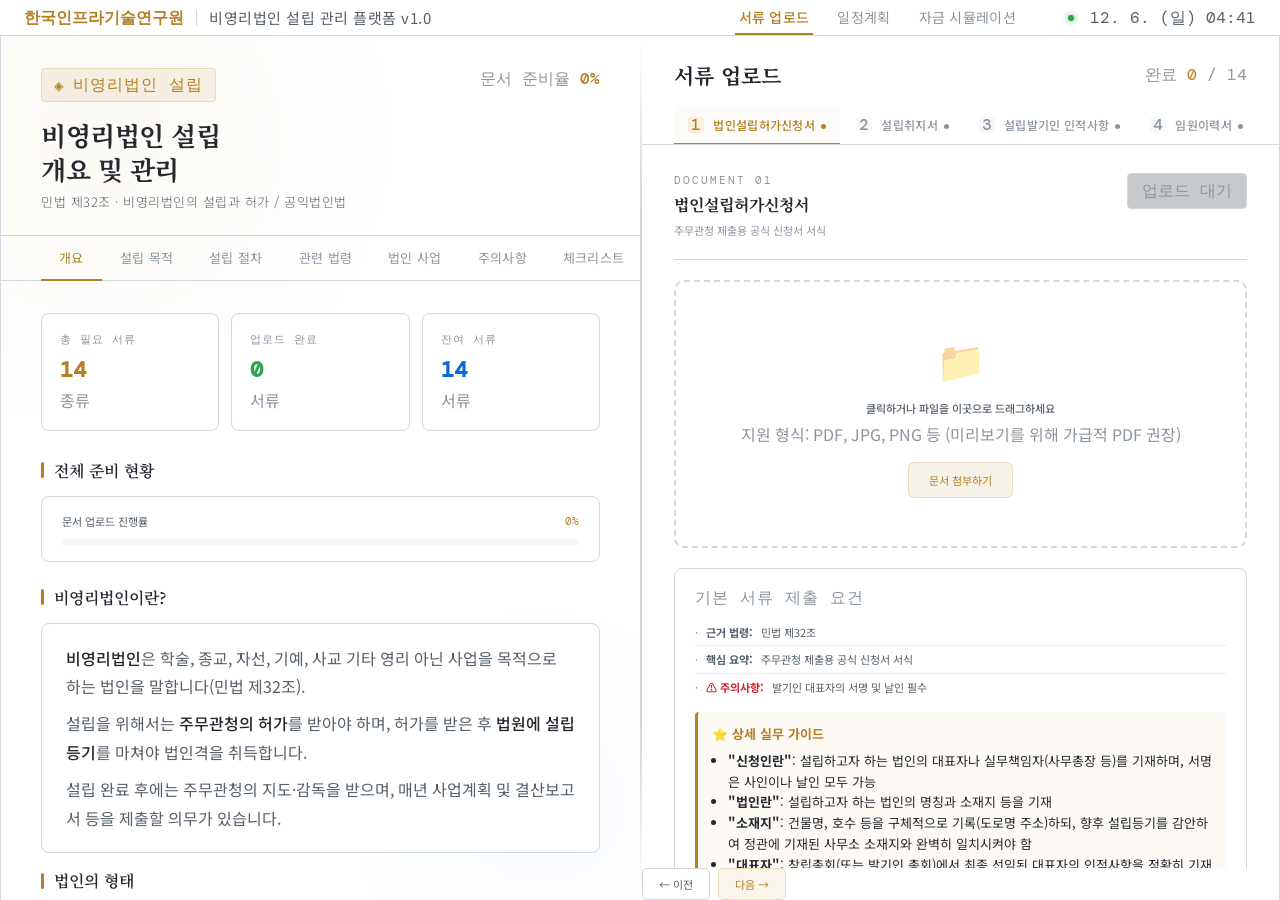
==== index.html @ 358bbdd8 "Add files via upload" ====
<!DOCTYPE html>
<html lang="ko">

<head>
  <meta charset="UTF-8">
  <meta name="viewport" content="width=device-width, initial-scale=1.0">
  <title>비영리법인 설립 관리 시스템</title>
  <link
    href="https://fonts.googleapis.com/css2?family=Noto+Serif+KR:wght@300;400;600;700&family=Noto+Sans+KR:wght@300;400;500;700&family=DM+Mono:wght@400;500&display=swap"
    rel="stylesheet">
  <style>
    :root {
      --bg-primary: #ffffff;
      --bg-secondary: #f6f8fa;
      --bg-card: #ffffff;
      --bg-card-hover: #f3f4f6;
      --accent-gold: #b38024;
      --accent-gold-light: #d4a853;
      --accent-green: #2da44e;
      --accent-blue: #0969da;
      --accent-red: #cf222e;
      --text-primary: #24292f;
      --text-secondary: #57606a;
      --text-muted: #8c959f;
      --border-primary: #d0d7de;
      --border-accent: #b38024;
      --divider: #eaecef;
      --shadow: 0 8px 32px rgba(0, 0, 0, 0.06);
      --shadow-lg: 0 16px 64px rgba(0, 0, 0, 0.1);
      --left-width: 50%;
      --right-width: 50%;
      --monitor-gap: 0px;
    }

    * {
      margin: 0;
      padding: 0;
      box-sizing: border-box;
    }

    body {
      font-family: 'Noto Sans KR', sans-serif;
      background: #f6f8fa;
      color: var(--text-primary);
      display: flex;
      flex-direction: column;
      min-height: 100vh;
      overflow: hidden;
    }

    /* ── 상단 시스템 바 ── */
    .system-bar {
      width: 100%;
      background: #ffffff;
      border-bottom: 1px solid var(--border-primary);
      display: flex;
      align-items: center;
      justify-content: space-between;
      padding: 0 24px;
      height: 36px;
      position: fixed;
      top: 0;
      left: 0;
      z-index: 100;
    }

    .system-bar-left {
      display: flex;
      align-items: center;
      gap: 12px;
      height: 100%;
    }

    .system-logo {
      font-family: 'DM Mono', monospace;
      font-size: 16px;
      color: var(--accent-gold);
      letter-spacing: 0px;
      text-transform: uppercase;
    }

    .system-sep {
      width: 1px;
      height: 16px;
      background: var(--border-primary);
    }

    .system-title {
      font-size: 15px;
      color: var(--text-secondary);
      letter-spacing: 0.5px;
      display: flex;
      align-items: center;
    }

    .system-bar-right {
      display: flex;
      align-items: center;
      gap: 16px;
      height: 100%;
    }

    .sys-time {
      font-family: 'DM Mono', monospace;
      font-size: 16px;
      color: var(--text-secondary);
    }

    .status-dot {
      width: 6px;
      height: 6px;
      border-radius: 50%;
      background: var(--accent-green);
      box-shadow: 0 0 6px var(--accent-green);
      animation: pulse 2s infinite;
    }

    @keyframes pulse {

      0%,
      100% {
        opacity: 1;
        transform: scale(1);
      }

      50% {
        opacity: 0.3;
        transform: scale(0.8);
      }
    }

    /* 시스템 바 탭 */
    .system-tabs {
      display: flex;
      gap: 20px;
      margin-right: 32px;
      height: 100%;
    }

    .system-tab {
      font-size: 14px;
      color: var(--text-muted);
      cursor: pointer;
      padding: 0 4px;
      transition: all 0.2s;
      border-bottom: 2px solid transparent;
      white-space: nowrap;
      letter-spacing: 0.3px;
      display: flex;
      align-items: center;
      height: 100%;
    }

    .system-tab:hover {
      color: var(--text-secondary);
    }

    .system-tab.active {
      color: var(--accent-gold);
      border-bottom-color: var(--accent-gold);
      font-weight: 500;
    }

    /* 모니터 패널 제어 */
    .monitor-panel {
      display: none;
      flex-direction: column;
      height: 100%;
      width: 100%;
      overflow: hidden;
    }

    .monitor-panel.active {
      display: flex;
      animation: fadeIn 0.4s ease;
    }

    /* 신규 패널용 Placeholder 스타일 */
    .placeholder-content {
      flex: 1;
      display: flex;
      flex-direction: column;
      align-items: center;
      justify-content: center;
      padding: 40px;
      color: var(--text-muted);
      text-align: center;
      background: radial-gradient(circle at 50% 50%, rgba(212, 168, 83, 0.02) 0%, transparent 70%);
    }

    .placeholder-icon {
      font-size: 64px;
      margin-bottom: 24px;
      opacity: 0.2;
    }

    .placeholder-title {
      font-family: 'Noto Serif KR', serif;
      font-size: 28px;
      color: var(--text-secondary);
      margin-bottom: 16px;
    }

    .placeholder-desc {
      font-size: 13px;
      line-height: 1.6;
      max-width: 400px;
    }

    /* 일정계획 간트 차트 스타일 */
    .schedule-container {
      padding: 32px;
      height: 100%;
      overflow-y: auto;
    }

    .schedule-header {
      display: flex;
      justify-content: space-between;
      align-items: flex-start;
      margin-bottom: 32px;
      padding-bottom: 16px;
      border-bottom: 2px solid var(--accent-gold);
    }

    .schedule-main-title {
      font-family: 'Noto Serif KR', serif;
      font-size: 21px;
      font-weight: 700;
      color: var(--text-primary);
      margin-bottom: 0;
      padding-bottom: 0;
      border-bottom: none;
      display: inline-block;
    }

    /* 시나리오 전환 탭 */
    .plan-tabs {
      display: flex;
      background: #f1f5f9;
      padding: 4px;
      border-radius: 8px;
      gap: 4px;
    }

    .plan-tab {
      padding: 6px 16px;
      font-size: 13px;
      font-weight: 500;
      color: var(--text-secondary);
      cursor: pointer;
      border-radius: 6px;
      transition: all 0.2s;
      border: none;
      background: transparent;
    }

    .plan-tab:hover {
      color: var(--text-primary);
      background: rgba(255, 255, 255, 0.5);
    }

    .plan-tab.active {
      background: white;
      color: var(--accent-gold);
      box-shadow: 0 2px 4px rgba(0, 0, 0, 0.05);
    }

    /* 플랜 컨텐츠 제어 */
    .schedule-plan-content {
      display: none;
      animation: fadeIn 0.4s ease;
    }

    .schedule-plan-content.active {
      display: block;
    }

    .gantt-card {
      background: white;
      border: 1px solid var(--border-primary);
      border-radius: 12px;
      padding: 24px;
      box-shadow: var(--shadow);
    }

    .gantt-title {
      font-family: 'Noto Serif KR', serif;
      font-size: 21px;
      font-weight: 700;
      color: var(--text-primary);
      margin-bottom: 24px;
      display: flex;
      align-items: center;
      gap: 10px;
    }

    .gantt-table {
      display: grid;
      grid-template-columns: 160px 1fr;
      border: 1px solid var(--border-primary);
      border-radius: 8px;
      overflow: hidden;
    }

    .gantt-header-label {
      background: #f8fafc;
      border-right: 1px solid var(--border-primary);
      border-bottom: 1px solid var(--border-primary);
      padding: 12px;
      font-size: 13px;
      font-weight: 600;
      color: var(--text-secondary);
      text-align: center;
    }

    .gantt-header-timeline {
      background: #1e293b;
      display: flex;
      justify-content: space-around;
      padding: 12px 0;
      color: white;
      font-size: 13px;
      font-weight: 500;
    }

    .gantt-row {
      display: contents;
    }

    .gantt-row-label {
      padding: 20px 15px;
      border-right: 1px solid var(--border-primary);
      border-bottom: 1px solid var(--border-primary);
      background: #ffffff;
      font-size: 14px;
      font-weight: 500;
      display: flex;
      align-items: center;
      color: var(--text-primary);
    }

    .gantt-row-timeline {
      position: relative;
      background: #ffffff;
      border-bottom: 1px solid var(--border-primary);
      height: 60px;
      background-image: linear-gradient(to right, #f1f5f9 1px, transparent 1px);
      background-size: 20% 100%;
    }

    .gantt-bar {
      position: absolute;
      height: 28px;
      top: 16px;
      border-radius: 14px;
      color: white;
      font-size: 11px;
      display: flex;
      align-items: center;
      justify-content: center;
      font-weight: 600;
      box-shadow: 0 2px 4px rgba(0, 0, 0, 0.1);
      transition: transform 0.2s;
      cursor: default;
    }

    .gantt-bar:hover {
      transform: scale(1.02);
      filter: brightness(1.1);
    }

    .gantt-bar.blue {
      background: #0969da;
    }

    .gantt-bar.gold {
      background: #b38024;
    }

    .gantt-bar.green {
      background: #2da44e;
    }

    .gantt-marker-line {
      position: absolute;
      left: 50%;
      top: 0;
      bottom: 0;
      width: 2px;
      background: var(--accent-red);
      z-index: 5;
      opacity: 0.6;
    }

    .gantt-marker-label {
      position: absolute;
      left: 50%;
      top: -18px;
      transform: translateX(-50%);
      color: var(--accent-red);
      font-weight: 700;
      font-size: 10px;
      white-space: nowrap;
    }

    .gantt-legend {
      margin-top: 24px;
      display: flex;
      gap: 20px;
      font-size: 13px;
      justify-content: center;
      color: var(--text-secondary);
    }

    .legend-item {
      display: flex;
      align-items: center;
      gap: 6px;
    }

    .legend-dot {
      width: 10px;
      height: 10px;
      border-radius: 50%;
    }

    /* 일정계획 테이블 상세 스타일 */
    .schedule-table {
      width: 100%;
      border-collapse: collapse;
      background: #fff;
      border-radius: 8px;
      overflow: hidden;
      box-shadow: var(--shadow);
      margin-bottom: 24px;
    }

    .schedule-table th,
    .schedule-table td {
      border: 1px solid var(--border-primary);
      padding: 14px 18px;
      text-align: left;
      font-size: 14px;
      line-height: 1.6;
    }

    .schedule-table th {
      background-color: #f8fafc;
      color: var(--text-primary);
      font-weight: 600;
      text-align: center;
      font-size: 13px;
    }

    .stage-1 {
      background-color: #f0f7ff;
      color: #0c4a6e;
      font-weight: 600;
    }

    /* 설립단계 */
    .stage-2 {
      background-color: #fffbeb;
      color: #92400e;
      font-weight: 600;
    }

    /* 지정단계 */
    .stage-3 {
      background-color: #f0fdf4;
      color: #166534;
      font-weight: 600;
    }

    /* 운영단계 */
    .highlight-red {
      color: #cf222e;
      font-weight: 700;
    }

    .note-text {
      font-size: 12px;
      color: var(--text-secondary);
      line-height: 1.5;
    }

    .checklist-result-box {
      margin-top: 24px;
      padding: 24px;
      background: var(--bg-secondary);
      border-radius: 8px;
      border-left: 4px solid var(--accent-gold);
      box-shadow: inset 0 2px 4px rgba(0, 0, 0, 0.02);
    }

    .checklist-result-box strong {
      display: flex;
      align-items: center;
      gap: 8px;
      margin-bottom: 12px;
      font-size: 15px;
      color: var(--text-primary);
    }

    .checklist-result-box ul {
      margin-left: 20px;
      color: var(--text-secondary);
      font-size: 13.5px;
      line-height: 1.8;
    }



    /* ── 듀얼 모니터 컨테이너 ── */
    .dual-monitor {
      display: flex;
      width: 100vw;
      height: calc(100vh - 36px);
      max-width: 100%;
      min-width: 1200px;
      margin-top: 36px;
      position: relative;
      border-left: 1px solid var(--border-primary);
      border-right: 1px solid var(--border-primary);
      background: var(--bg-primary);
      box-shadow: var(--shadow-lg);
    }

    /* 모니터 경계선 */
    .monitor-divider {
      width: 2px;
      background: linear-gradient(to bottom, transparent, var(--border-primary) 20%, var(--border-primary) 80%, transparent);
      flex-shrink: 0;
      position: relative;
      z-index: 10;
    }

    /* ════════════════════════════════
     왼쪽 모니터 (정보 패널)
     ════════════════════════════════ */
    .left-monitor {
      width: var(--left-width);
      height: 100%;
      background: var(--bg-primary);
      display: flex;
      flex-direction: column;
      overflow: hidden;
      position: relative;
    }

    /* 배경 그래픽 효과 */
    .left-monitor::before {
      content: '';
      position: absolute;
      top: -200px;
      left: -200px;
      width: 600px;
      height: 600px;
      background: radial-gradient(circle, rgba(212, 168, 83, 0.06) 0%, transparent 70%);
      pointer-events: none;
    }

    .left-monitor::after {
      content: '';
      position: absolute;
      bottom: -100px;
      right: -100px;
      width: 400px;
      height: 400px;
      background: radial-gradient(circle, rgba(88, 166, 255, 0.04) 0%, transparent 70%);
      pointer-events: none;
    }

    .left-header {
      padding: 32px 40px 24px;
      border-bottom: 1px solid var(--border-primary);
      flex-shrink: 0;
      position: relative;
      z-index: 1;
    }

    .left-header-top {
      display: flex;
      align-items: flex-start;
      justify-content: space-between;
      margin-bottom: 16px;
    }

    .org-badge {
      display: inline-flex;
      align-items: center;
      gap: 8px;
      background: rgba(179, 128, 36, 0.1);
      border: 1px solid rgba(212, 168, 83, 0.3);
      border-radius: 4px;
      padding: 5px 12px;
      font-size: 16px;
      color: var(--accent-gold);
      font-family: 'DM Mono', monospace;
      letter-spacing: 1px;
      text-transform: uppercase;
    }

    .org-badge::before {
      content: '◈';
      font-size: 16px;
    }

    .progress-label {
      font-size: 16px;
      color: var(--text-muted);
      font-family: 'DM Mono', monospace;
    }

    .progress-label span {
      color: var(--accent-gold);
      font-weight: 500;
    }

    .left-title {
      font-size: 26px !important;
      font-family: 'Noto Serif KR', serif;
      font-size: 16px;
      font-weight: 700;
      color: var(--text-primary);
      line-height: 1.3;
      margin-bottom: 6px;
      letter-spacing: -0.5px;
    }

    .left-subtitle {
      font-size: 13px;
      color: var(--text-secondary);
      font-weight: 300;
      letter-spacing: 0.5px;
    }

    /* 탭 네비게이션 */
    .left-tabs {
      display: flex;
      gap: 0;
      border-bottom: 1px solid var(--border-primary);
      flex-shrink: 0;
      padding: 0 40px;
      position: relative;
      z-index: 1;
    }

    .left-tab {
      font-size: 13px !important;
      padding: 12px 18px;
      font-size: 11px;
      color: var(--text-muted);
      cursor: pointer;
      border-bottom: 2px solid transparent;
      margin-bottom: -1px;
      transition: all 0.2s;
      white-space: nowrap;
      letter-spacing: 0.3px;
    }

    .left-tab:hover {
      color: var(--text-secondary);
    }

    .left-tab.active {
      color: var(--accent-gold);
      border-bottom-color: var(--accent-gold);
    }

    /* 왼쪽 콘텐츠 영역 */
    .left-content {
      flex: 1;
      overflow-y: auto;
      padding: 32px 40px;
      position: relative;
      z-index: 1;
    }

    .left-content::-webkit-scrollbar {
      width: 4px;
    }

    .left-content::-webkit-scrollbar-track {
      background: transparent;
    }

    .left-content::-webkit-scrollbar-thumb {
      background: var(--border-primary);
      border-radius: 2px;
    }

    /* 섹션 패널 */
    .panel {
      display: none;
    }

    .panel.active {
      display: block;
      animation: fadeIn 0.3s ease;
    }

    @keyframes fadeIn {
      from {
        opacity: 0;
        transform: translateY(8px);
      }

      to {
        opacity: 1;
        transform: translateY(0);
      }
    }

    /* 개요 카드들 */
    .stat-grid {
      display: grid;
      grid-template-columns: repeat(3, 1fr);
      gap: 12px;
      margin-bottom: 28px;
    }

    .stat-card {
      background: var(--bg-card);
      border: 1px solid var(--border-primary);
      border-radius: 8px;
      padding: 18px;
      transition: border-color 0.2s;
    }

    .stat-card:hover {
      border-color: var(--accent-gold);
    }

    .stat-label {
      font-size: 11px;
      color: var(--text-muted);
      letter-spacing: 1px;
      text-transform: uppercase;
      margin-bottom: 8px;
      font-family: 'DM Mono', monospace;
    }

    .stat-value {
      font-size: 22px;
      font-weight: 700;
      color: var(--text-primary);
      font-family: 'DM Mono', monospace;
    }

    .stat-value.gold {
      color: var(--accent-gold);
    }

    .stat-value.green {
      color: var(--accent-green);
    }

    .stat-value.blue {
      color: var(--accent-blue);
    }

    .stat-sub {
      font-size: 16px;
      color: var(--text-muted);
      margin-top: 4px;
    }

    .section-title {
      font-size: 16px !important;
      font-family: 'Noto Serif KR', serif;
      font-size: 16px;
      font-weight: 600;
      color: var(--text-primary);
      margin-bottom: 14px;
      display: flex;
      align-items: center;
      gap: 10px;
    }

    .section-title::before {
      content: '';
      width: 3px;
      height: 16px;
      background: var(--accent-gold);
      border-radius: 2px;
      flex-shrink: 0;
    }

    .section-title-sm {
      font-size: 11px;
      color: var(--text-secondary);
      font-weight: 500;
      margin-bottom: 10px;
      margin-top: 20px;
      letter-spacing: 0.5px;
    }

    .info-block {
      background: var(--bg-card);
      border: 1px solid var(--border-primary);
      border-radius: 8px;
      padding: 20px 24px;
      margin-bottom: 16px;
      line-height: 1.8;
      font-size: 16px;
      color: var(--text-secondary);
    }

    .info-block p {
      margin-bottom: 8px;
    }

    .info-block p:last-child {
      margin-bottom: 0;
    }

    .info-block strong {
      color: var(--text-primary);
      font-weight: 500;
    }

    /* 절차 스텝 */
    .procedure-steps {
      display: flex;
      flex-direction: column;
      gap: 0;
    }

    .proc-step {
      display: flex;
      gap: 16px;
      position: relative;
    }

    .proc-step:not(:last-child) .proc-line {
      position: absolute;
      left: 15px;
      top: 32px;
      width: 2px;
      height: calc(100% - 8px);
      background: linear-gradient(to bottom, var(--accent-gold), var(--border-primary));
    }

    .proc-num {
      width: 30px;
      height: 30px;
      border-radius: 50%;
      background: var(--bg-card);
      border: 2px solid var(--accent-gold);
      display: flex;
      align-items: center;
      justify-content: center;
      font-size: 16px;
      font-family: 'DM Mono', monospace;
      color: var(--accent-gold);
      flex-shrink: 0;
      margin-top: 1px;
      position: relative;
      z-index: 1;
    }

    .proc-num.done {
      background: var(--accent-green);
      border-color: var(--accent-green);
      color: #fff;
    }

    .proc-body {
      padding-bottom: 24px;
      flex: 1;
    }

    .proc-title {
      font-size: 16px;
      font-weight: 500;
      color: var(--text-primary);
      margin-bottom: 4px;
    }

    .proc-desc {
      font-size: 11px;
      color: var(--text-muted);
      line-height: 1.6;
    }

    .proc-tag {
      display: inline-block;
      background: rgba(179, 128, 36, 0.1);
      border: 1px solid rgba(212, 168, 83, 0.2);
      border-radius: 3px;
      padding: 2px 8px;
      font-size: 11px;
      color: var(--accent-gold);
      font-family: 'DM Mono', monospace;
      margin-top: 6px;
    }

    .proc-tag.done-tag {
      background: rgba(45, 164, 78, 0.1);
      border-color: rgba(63, 185, 80, 0.2);
      color: var(--accent-green);
    }

    /* 법령 참조 */
    .law-ref {
      background: rgba(9, 105, 218, 0.08);
      border: 1px solid rgba(88, 166, 255, 0.15);
      border-left: 3px solid var(--accent-blue);
      border-radius: 4px;
      padding: 14px 18px;
      margin-bottom: 10px;
    }

    .law-ref-title {
      font-size: 11px;
      font-weight: 500;
      color: var(--accent-blue);
      margin-bottom: 4px;
    }

    .law-ref-desc {
      font-size: 16px;
      color: var(--text-muted);
      line-height: 1.6;
    }

    /* 주의사항 */
    .notice-box {
      background: rgba(207, 34, 46, 0.08);
      border: 1px solid rgba(248, 81, 73, 0.15);
      border-left: 3px solid var(--accent-red);
      border-radius: 4px;
      padding: 14px 18px;
      margin-bottom: 10px;
    }

    .notice-box-title {
      font-size: 11px;
      font-weight: 500;
      color: var(--accent-red);
      margin-bottom: 4px;
      display: flex;
      align-items: center;
      gap: 6px;
    }

    .notice-box-desc {
      font-size: 16px;
      color: var(--text-muted);
      line-height: 1.6;
    }

    /* 전체 진행률 바 */
    .progress-section {
      margin-bottom: 24px;
    }

    .progress-bar-wrap {
      background: var(--bg-card);
      border: 1px solid var(--border-primary);
      border-radius: 8px;
      padding: 16px 20px;
    }

    .progress-bar-top {
      display: flex;
      justify-content: space-between;
      align-items: center;
      margin-bottom: 10px;
    }

    .progress-bar-label {
      font-size: 11px;
      color: var(--text-secondary);
    }

    .progress-bar-pct {
      font-size: 11px;
      font-family: 'DM Mono', monospace;
      color: var(--accent-gold);
    }

    .progress-track {
      height: 6px;
      background: var(--bg-secondary);
      border-radius: 3px;
      overflow: hidden;
    }

    .progress-fill {
      height: 100%;
      background: linear-gradient(to right, var(--accent-gold), var(--accent-gold-light));
      border-radius: 3px;
      width: 0%;
      transition: width 1s ease;
    }

    .progress-fill.animate {
      width: 0%;
    }

    /* 0/14 서류 준비됨 예시 */

    /* ════════════════════════════════
     오른쪽 모니터 (문서 업로드 패널)
     ════════════════════════════════ */
    .right-monitor {
      flex: 1;
      min-width: 0;
      height: 100%;
      background: var(--bg-primary);
      display: flex;
      flex-direction: column;
      overflow: hidden;
      position: relative;
    }

    .right-header {
      padding: 24px 32px 0;
      flex-shrink: 0;
      border-bottom: 1px solid var(--border-primary);
    }

    .right-header-top {
      display: flex;
      align-items: center;
      justify-content: space-between;
      margin-bottom: 16px;
    }

    .right-title {
      font-family: 'Noto Serif KR', serif;
      font-size: 21px;
      font-weight: 700;
      color: var(--text-primary);
    }

    .doc-counter {
      font-family: 'DM Mono', monospace;
      font-size: 16px;
      color: var(--text-muted);
    }

    .doc-counter span {
      color: var(--accent-gold);
    }

    /* 문서 탭 그리드 (상단 14개 탭) */
    .doc-tabs-container {
      overflow-x: auto;
      padding-bottom: 0;
    }

    .doc-tabs-container::-webkit-scrollbar {
      height: 0;
    }

    .doc-tabs {
      display: flex;
      gap: 2px;
      min-width: max-content;
      padding: 0;
    }

    .doc-tab {
      font-size: 12px !important;
      padding: 10px 14px;
      font-size: 16px;
      font-weight: 500;
      color: var(--text-muted);
      cursor: pointer;
      border-bottom: 2px solid transparent;
      margin-bottom: -1px;
      transition: all 0.2s;
      white-space: nowrap;
      position: relative;
      letter-spacing: 0.3px;
    }

    .doc-tab:hover {
      color: var(--text-secondary);
      background: rgba(255, 255, 255, 0.02);
    }

    .doc-tab.active {
      color: var(--accent-gold);
      border-bottom-color: var(--accent-gold);
      background: rgba(212, 168, 83, 0.04);
    }

    .doc-tab .tab-num {
      display: inline-flex;
      align-items: center;
      justify-content: center;
      width: 16px;
      height: 16px;
      background: var(--bg-secondary);
      border-radius: 3px;
      font-size: 16px;
      font-family: 'DM Mono', monospace;
      margin-right: 6px;
      color: var(--text-muted);
    }

    .doc-tab.active .tab-num {
      background: rgba(212, 168, 83, 0.15);
      color: var(--accent-gold);
    }

    .doc-tab .tab-status {
      width: 5px;
      height: 5px;
      border-radius: 50%;
      background: var(--text-muted);
      display: inline-block;
      margin-left: 6px;
      vertical-align: middle;
    }

    .doc-tab.active .tab-status {
      background: var(--accent-gold);
    }

    .doc-tab.uploaded .tab-status {
      background: var(--accent-green);
      box-shadow: 0 0 6px var(--accent-green);
      animation: pulse 2s infinite;
    }

    /* 문서 내용 영역 */
    .doc-content {
      flex: 1;
      overflow-y: auto;
      padding: 28px 32px;
      position: relative;
    }

    .doc-content::-webkit-scrollbar {
      width: 4px;
    }

    .doc-content::-webkit-scrollbar-track {
      background: transparent;
    }

    .doc-content::-webkit-scrollbar-thumb {
      background: var(--border-primary);
      border-radius: 2px;
    }

    .doc-panel {
      display: none;
    }

    .doc-panel.active {
      display: block;
      animation: fadeIn 0.25s ease;
    }

    /* 문서 패널 헤더 */
    .doc-panel-header {
      display: flex;
      align-items: flex-start;
      justify-content: space-between;
      margin-bottom: 20px;
      padding-bottom: 20px;
      border-bottom: 1px solid var(--border-primary);
    }

    .doc-panel-title-area {}

    .doc-panel-num {
      font-family: 'DM Mono', monospace;
      font-size: 11px;
      color: var(--text-muted);
      letter-spacing: 2px;
      margin-bottom: 6px;
    }

    .doc-panel-title {
      font-family: 'Noto Serif KR', serif;
      font-size: 16px;
      font-weight: 700;
      color: var(--text-primary);
      margin-bottom: 6px;
    }

    .doc-panel-subtitle {
      font-size: 11px;
      color: var(--text-muted);
      line-height: 1.5;
    }

    .doc-status-badge {
      display: inline-flex;
      align-items: center;
      gap: 6px;
      padding: 6px 14px;
      border-radius: 4px;
      font-size: 16px;
      font-family: 'DM Mono', monospace;
      white-space: nowrap;
      flex-shrink: 0;
    }

    .doc-status-badge.pending {
      background: rgba(72, 79, 88, 0.3);
      border: 1px solid var(--border-primary);
      color: var(--text-muted);
    }

    .doc-status-badge.uploaded-badge {
      background: rgba(45, 164, 78, 0.1);
      border: 1px solid rgba(63, 185, 80, 0.3);
      color: var(--accent-green);
    }

    /* 업로드 존 */
    .upload-zone {
      border: 2px dashed var(--border-primary);
      border-radius: 10px;
      padding: 48px 32px;
      text-align: center;
      cursor: pointer;
      transition: all 0.25s;
      margin-bottom: 20px;
      position: relative;
      overflow: hidden;
    }

    .upload-zone::before {
      content: '';
      position: absolute;
      inset: 0;
      background: radial-gradient(circle at 50% 50%, rgba(212, 168, 83, 0.03) 0%, transparent 70%);
      opacity: 0;
      transition: opacity 0.3s;
    }

    .upload-zone:hover {
      border-color: var(--accent-gold);
      background: rgba(212, 168, 83, 0.02);
    }

    .upload-zone:hover::before {
      opacity: 1;
    }

    .upload-zone.drag-over {
      border-color: var(--accent-gold);
      background: rgba(212, 168, 83, 0.05);
    }

    .upload-icon {
      font-size: 40px;
      margin-bottom: 12px;
      opacity: 0.5;
      display: block;
    }

    .upload-text-main {
      font-size: 11px;
      color: var(--text-secondary);
      margin-bottom: 6px;
      font-weight: 500;
    }

    .upload-text-sub {
      font-size: 16px;
      color: var(--text-muted);
      margin-bottom: 16px;
    }

    .upload-btn {
      display: inline-flex;
      align-items: center;
      gap: 8px;
      background: rgba(179, 128, 36, 0.1);
      border: 1px solid rgba(212, 168, 83, 0.3);
      border-radius: 6px;
      padding: 9px 20px;
      font-size: 11px;
      color: var(--accent-gold);
      cursor: pointer;
      transition: all 0.2s;
      font-family: 'Noto Sans KR', sans-serif;
    }

    .upload-btn:hover {
      background: rgba(212, 168, 83, 0.18);
      border-color: var(--accent-gold);
    }

    /* 파일 업로드된 상태 */
    .file-uploaded {
      background: var(--bg-card);
      border: 1px solid rgba(63, 185, 80, 0.2);
      border-radius: 10px;
      padding: 18px 20px;
      display: flex;
      align-items: center;
      gap: 16px;
      margin-bottom: 20px;
    }

    .file-icon-area {
      width: 44px;
      height: 44px;
      background: rgba(45, 164, 78, 0.1);
      border-radius: 8px;
      display: flex;
      align-items: center;
      justify-content: center;
      font-size: 24px;
      flex-shrink: 0;
    }

    .file-info {
      flex: 1;
    }

    .file-name {
      font-size: 16px;
      font-weight: 500;
      color: var(--text-primary);
      margin-bottom: 3px;
    }

    .file-meta {
      font-size: 16px;
      color: var(--text-muted);
      font-family: 'DM Mono', monospace;
    }

    .file-actions {
      display: flex;
      gap: 8px;
    }

    .file-action-btn {
      padding: 6px 12px;
      border-radius: 4px;
      font-size: 16px;
      cursor: pointer;
      transition: all 0.2s;
      border: 1px solid var(--border-primary);
      background: transparent;
      color: var(--text-muted);
    }

    .file-action-btn:hover {
      border-color: var(--accent-red);
      color: var(--accent-red);
    }

    .file-action-btn.view-btn:hover {
      border-color: var(--accent-blue);
      color: var(--accent-blue);
    }

    /* 문서 설명 */
    .doc-info-box {
      background: var(--bg-card);
      border: 1px solid var(--border-primary);
      border-radius: 8px;
      padding: 18px 20px;
      margin-bottom: 16px;
    }

    .doc-info-title {
      font-size: 16px;
      color: var(--text-muted);
      letter-spacing: 1px;
      text-transform: uppercase;
      font-family: 'DM Mono', monospace;
      margin-bottom: 10px;
    }

    .doc-info-list {
      list-style: none;
    }

    .doc-info-list li {
      font-size: 11px;
      color: var(--text-secondary);
      padding: 5px 0;
      border-bottom: 1px solid var(--divider);
      display: flex;
      align-items: flex-start;
      gap: 8px;
      line-height: 1.5;
    }

    .doc-info-list li:last-child {
      border-bottom: none;
    }

    .doc-info-list li::before {
      content: '·';
      color: var(--accent-gold);
      flex-shrink: 0;
      margin-top: 0;
    }

    /* 하단 네비게이션 바 */
    .right-footer {
      padding: 14px 32px;
      border-top: 1px solid var(--border-primary);
      display: flex;
      align-items: center;
      justify-content: space-between;
      flex-shrink: 0;
      background: rgba(22, 27, 34, 0.5);
    }

    .footer-progress {
      display: flex;
      align-items: center;
      gap: 12px;
    }

    .footer-progress-text {
      font-size: 16px;
      color: var(--text-muted);
      font-family: 'DM Mono', monospace;
    }

    .footer-progress-text span {
      color: var(--accent-gold);
    }

    .mini-dots {
      display: flex;
      gap: 4px;
    }

    .mini-dot {
      width: 6px;
      height: 6px;
      border-radius: 50%;
      background: var(--bg-secondary);
      border: 1px solid var(--border-primary);
      transition: all 0.2s;
    }

    .mini-dot.uploaded {
      background: var(--accent-green);
      border-color: var(--accent-green);
    }

    .mini-dot.active {
      background: var(--accent-gold);
      border-color: var(--accent-gold);
    }

    .footer-nav {
      display: flex;
      gap: 8px;
    }

    .nav-btn {
      padding: 7px 16px;
      border-radius: 5px;
      font-size: 11px;
      cursor: pointer;
      transition: all 0.2s;
      border: 1px solid var(--border-primary);
      background: transparent;
      color: var(--text-secondary);
      font-family: 'Noto Sans KR', sans-serif;
    }

    .nav-btn:hover {
      border-color: var(--text-secondary);
      color: var(--text-primary);
    }

    .nav-btn.primary {
      background: rgba(212, 168, 83, 0.12);
      border-color: rgba(212, 168, 83, 0.3);
      color: var(--accent-gold);
    }

    .nav-btn.primary:hover {
      background: rgba(212, 168, 83, 0.2);
    }

    .nav-btn:disabled {
      opacity: 0.3;
      cursor: not-allowed;
    }

    /* 숨겨진 파일 입력 */
    input[type="file"] {
      display: none;
    }

    /* 스크롤바 전역 스타일 */
    ::-webkit-scrollbar {
      width: 4px;
      height: 4px;
    }

    ::-webkit-scrollbar-track {
      background: transparent;
    }

    ::-webkit-scrollbar-thumb {
      background: var(--border-primary);
      border-radius: 2px;
    }

    /* 인라인 미리보기 */
    .inline-preview-wrap {
      margin-top: 16px;
      border: 1px solid var(--border-primary);
      border-radius: 8px;
      overflow: hidden;
      display: none;
      background: var(--bg-card);
    }

    .inline-preview-wrap.open {
      display: block;
      animation: fadeIn 0.3s ease;
    }

    .inline-preview-header {
      background: var(--bg-secondary);
      padding: 10px 16px;
      display: flex;
      justify-content: space-between;
      align-items: center;
      border-bottom: 1px solid var(--border-primary);
    }

    .inline-preview-title {
      font-size: 13px;
      font-weight: 500;
      color: var(--text-primary);
    }

    .inline-preview-close {
      font-size: 11px;
      cursor: pointer;
      color: var(--text-muted);
      padding: 4px 8px;
      border-radius: 4px;
      border: 1px solid var(--border-primary);
    }

    .inline-preview-close:hover {
      background: rgba(207, 34, 46, 0.1);
      color: var(--accent-red);
      border-color: var(--accent-red);
    }
  </style>

</head>

<body>

  <!-- 시스템 상단 바 -->
  <div class="system-bar">
    <div class="system-bar-left">
      <span class="system-logo"><strong>한국인프라기술연구원</strong></span>
      <div class="system-sep"></div>
      <span class="system-title">비영리법인 설립 관리 플랫폼 v1.0</span>
    </div>
    <div class="system-bar-right">
      <div class="system-tabs">
        <div class="system-tab active" onclick="switchMonitorTab('upload', this)">서류 업로드</div>
        <div class="system-tab" onclick="switchMonitorTab('schedule', this)">일정계획</div>
        <div class="system-tab" onclick="switchMonitorTab('simulation', this)">자금 시뮬레이션</div>
      </div>
      <div class="status-dot"></div>
      <span class="sys-time" id="sysTime"></span>
    </div>
  </div>

  <!-- 듀얼 모니터 레이아웃 -->
  <div class="dual-monitor">

    <!-- ══════════════════════════
       왼쪽 모니터: 정보 패널
       ══════════════════════════ -->
    <div class="left-monitor">
      <div class="left-header">
        <div class="left-header-top">
          <div class="org-badge">비영리법인 설립</div>
          <span class="progress-label">문서 준비율 <span>0%</span></span>
        </div>
        <div class="left-title">비영리법인 설립<br>개요 및 관리</div>
        <div class="left-subtitle">민법 제32조 · 비영리법인의 설립과 허가 / 공익법인법</div>
      </div>

      <!-- 왼쪽 탭 -->
      <div class="left-tabs">
        <div class="left-tab active" onclick="switchLeftTab(this, 'overview')">개요</div>
        <div class="left-tab" onclick="switchLeftTab(this, 'purpose')">설립 목적</div>
        <div class="left-tab" onclick="switchLeftTab(this, 'procedure')">설립 절차</div>
        <div class="left-tab" onclick="switchLeftTab(this, 'law')">관련 법령</div>
        <div class="left-tab" onclick="switchLeftTab(this, 'business')">법인 사업</div>
        <div class="left-tab" onclick="switchLeftTab(this, 'notice')">주의사항</div>
        <div class="left-tab" onclick="switchLeftTab(this, 'checklist')">체크리스트</div>
      </div>

      <!-- 왼쪽 콘텐츠 -->
      <div class="left-content">

        <!-- 개요 패널 -->
        <div class="panel active" id="panel-overview">
          <div class="stat-grid">
            <div class="stat-card">
              <div class="stat-label">총 필요 서류</div>
              <div class="stat-value gold">14</div>
              <div class="stat-sub">종류</div>
            </div>
            <div class="stat-card">
              <div class="stat-label">업로드 완료</div>
              <div class="stat-value green">0</div>
              <div class="stat-sub">서류</div>
            </div>
            <div class="stat-card">
              <div class="stat-label">잔여 서류</div>
              <div class="stat-value blue">14</div>
              <div class="stat-sub">서류</div>
            </div>
          </div>

          <div class="progress-section">
            <div class="section-title">전체 준비 현황</div>
            <div class="progress-bar-wrap">
              <div class="progress-bar-top">
                <span class="progress-bar-label">문서 업로드 진행률</span>
                <span class="progress-bar-pct">3 / 14</span>
              </div>
              <div class="progress-track">
                <div class="progress-fill animate"></div>
              </div>
            </div>
          </div>

          <div class="section-title">비영리법인이란?</div>
          <div class="info-block">
            <p><strong>비영리법인</strong>은 학술, 종교, 자선, 기예, 사교 기타 영리 아닌 사업을 목적으로 하는 법인을 말합니다(민법 제32조).</p>
            <p>설립을 위해서는 <strong>주무관청의 허가</strong>를 받아야 하며, 허가를 받은 후 <strong>법원에 설립등기</strong>를 마쳐야 법인격을 취득합니다.</p>
            <p>설립 완료 후에는 주무관청의 지도·감독을 받으며, 매년 사업계획 및 결산보고서 등을 제출할 의무가 있습니다.</p>
          </div>

          <!-- [기획 요구사항] 법인의 형태 항목 이동 -->
          <div class="section-title">법인의 형태</div>
          <div class="info-block">
            <p>주목적 “연구”와 연구 기반의 핵심사업인 “교육”이 통합된 <strong>교육연구법인 형태</strong></p>
            <p><strong>(연구부문)</strong> BIM 관련 원천기술의 고도화, 국산 S/W 표준화, 민간·공공 연구 용역</p>
            <p><strong>(교육부문)</strong> 엔지니어링 및 미래 인재 교육‧장학 사업</p>
          </div>

          <div class="section-title-sm">주무관청별 분류</div>
          <div class="info-block">
            <p><strong style="color:var(--accent-red);">⭐국토교통부</strong> — 건설정책·스마트건설·기술혁신 (담당 : 기술정책과 박선희 주무관)</p>
            <p><strong>교육부</strong> — 학술·장학·교육 관련</p>
            <p><strong>보건복지부</strong> — 사회복지·보건 관련</p>
            <p><strong>문화체육관광부</strong> — 문화·예술·체육 관련</p>
            <p><strong>환경부</strong> — 환경보전 관련</p>
            <p><strong>행정안전부</strong> — 기타 일반 비영리</p>
          </div>
        </div>

        <!-- 설립 목적 패널 -->
        <div class="panel" id="panel-purpose">
          <div class="section-title">설립 목적 및 비전</div>
          <div class="info-block">
            <p><strong>1</strong>. 건설사업 전 생애주기의 데이터와 업무를 연계하는 통합형 스마트 건설기술을 연구 개발하고 실용화하여 건설산업의 생산성과 안전성을 향상</p>
            <p><strong>2</strong>. BIM, Digital Twin, DfMA, 지능형 엔지니어링 소프트웨어 등 디지털전환 핵심기술의 국산화와 현장 확산을 추진</p>
            <p><strong>3</strong>. 스마트 건설 전 과정을 이해하는 실무형 전문 인력을 양성하고, 엔지니어링 분야의 디지털전환 적용 역량을 지원하여 산업 전반의 혁신 기반을 강화</p>
          </div>


          <div class="section-title-sm">목적 사업의 주요 요건</div>
          <div class="info-block">
            <p>① <strong>비영리성</strong> — 사업 목적이 영리 추구가 아닐 것</p>
            <p>② <strong>공익성</strong> — 사회 전반에 이익이 될 것</p>
            <p>③ <strong>지속성</strong> — 일시적이지 않고 지속적으로 사업 수행 가능할 것</p>
            <p>④ <strong>실현 가능성</strong> — 인적·물적 기반이 충분할 것</p>
          </div>

          <div class="section-title-sm">정관에 포함해야 할 목적 관련 사항</div>
          <div class="info-block">
            <p>설립 목적 / 목적 사업의 종류와 범위 / 사업 수행 지역 및 대상 / 기대 효과 및 사회적 기여 방안 등</p>
          </div>
        </div>

        <!-- 절차 패널 -->
        <div class="panel" id="panel-procedure">
          <style>
            .phase-title {
              font-size: 14px;
              font-weight: 700;
              color: var(--accent-gold);
              margin: 28px 0 14px 0;
              padding-bottom: 6px;
              border-bottom: 1px dashed var(--border-primary);
            }

            .phase-title:first-of-type {
              margin-top: 10px;
            }

            .proc-desc strong {
              color: var(--text-primary);
              font-weight: 500;
            }

            .mini-info-box {
              background: rgba(0, 0, 0, 0.02);
              border: 1px solid var(--border-primary);
              padding: 14px;
              border-radius: 6px;
              margin-top: 12px;
              font-size: 11px;
              color: var(--text-secondary);
              line-height: 1.6;
            }
          </style>
          <div class="section-title">비영리법인 설립 및 공익법인 지정 절차</div>

          <!-- 1단계 -->
          <div class="phase-title">1단계: 재단법인 설립 단계</div>
          <div class="procedure-steps">
            <div class="proc-step">
              <div class="proc-line"></div>
              <div class="proc-num">1</div>
              <div class="proc-body">
                <div class="proc-title">(민법/공익법인법) 설립 허가 신청</div>
                <div class="proc-desc">국토교통부를 주무관청으로 지정하고 담당부서와 사업 목적성 등을 사전 협의 후 설립 허가를 신청합니다.</div>
              </div>
            </div>
            <div class="proc-step">
              <div class="proc-line"></div>
              <div class="proc-num">2</div>
              <div class="proc-body">
                <div class="proc-title">허가증 발급 및 법원 설립 등기</div>
                <div class="proc-desc">국토부 허가증 발급 후 <strong>3주 이내 관할 법원 설립 등기를 완료</strong>해야 합니다. 이후 법인으로 출연재산을 이전하고
                  주무관청에 최종 보고합니다.</div>
              </div>
            </div>
          </div>

          <!-- 2단계 -->
          <div class="phase-title">2단계: 공익법인 등 지정 단계</div>
          <div class="procedure-steps">
            <div class="proc-step">
              <div class="proc-line"></div>
              <div class="proc-num">3</div>
              <div class="proc-body">
                <div class="proc-title">국세청 추천 신청 (관할 지방국세청)</div>
                <div class="proc-desc">재단법인에서 국세청으로 <strong>매분기 첫 달 10일(1/10, 4/10, 7/10, 10/10)</strong>까지 지정 추천 신청서를
                  제출합니다. (국세청 지정요건 충족 심사 진행)</div>
              </div>
            </div>
            <div class="proc-step">
              <div class="proc-line"></div>
              <div class="proc-num">4</div>
              <div class="proc-body">
                <div class="proc-title">기획재정부 지정 및 고시</div>
                <div class="proc-desc">국세청 추천 이후 기재부에서 최종 심사를 진행하며, <strong>매분기 마지막 날(3/31, 6/30, 9/30, 12/31)</strong>
                  지정 결과를 고시합니다. (신규 3년, 재지정 6년)</div>
              </div>
            </div>
          </div>

          <!-- 3단계 -->
          <div class="phase-title">3단계: 운영 단계 및 의무 이행</div>
          <div class="procedure-steps">
            <div class="proc-step">
              <div class="proc-num">5</div>
              <div class="proc-body">
                <div class="proc-title">공익법인 의무사항 이행 및 보고</div>
                <div class="proc-desc">운영 단계 진입 시 국세청(및 관할세무서)에 의무이행 내역을 정기 보고하며, 주무관청의 공익법인 의무 이행 감독을 받습니다.</div>
                <div class="mini-info-box">
                  <span style="color: var(--text-primary); font-weight:700;">📌 8대 핵심 운영 의무</span>
                  <ul style="margin: 4px 0 10px 16px; padding: 0;">
                    <li>장부의 작성 및 비치 (10년 보존) 및 전용계좌 사용 필수</li>
                    <li>출연재산의 직접 공익목적 사용 / 주식 취득 및 보유 요건 준수</li>
                    <li>공익법인 회계기준 엄격 적용</li>
                    <li>특정기업 광고 및 자기내부거래(특수관계인 금전거래) 절대 금지</li>
                    <li>특정계층에만 공익사업 혜택이 제공되지 않도록 할 것 등</li>
                  </ul>
                  <div style="border-top:1px dashed var(--border-primary); margin-top:10px; padding-top:10px;">
                    <span style="color: var(--text-primary); font-weight:700;">💰 재산 유형별 공익사업목적 필수 사용 조건</span>
                    <ul style="margin: 4px 0 0 16px; padding: 0;">
                      <li><strong>출연재산:</strong> 3년 내 100% 사용</li>
                      <li><strong>매각대금:</strong> 1년 내 30%, 2년 내 60%, 3년 내 90% 이상 사용</li>
                      <li><strong>운용소득:</strong> 1년 내 80% 이상 사용</li>
                    </ul>
                  </div>
                </div>
              </div>
            </div>
          </div>
        </div>

        <!-- 관련 법령 패널 -->
        <div class="panel" id="panel-law">
          <div class="section-title">관련 법령</div>

          <div class="law-ref">
            <div class="law-ref-title">민법 제32조 (비영리법인의 설립과 허가)</div>
            <div class="law-ref-desc">학술, 종교, 자선, 기예, 사교 기타 영리 아닌 사업을 목적으로 하는 사단 또는 재단은 주무관청의 허가를 얻어 이를 법인으로 할 수 있다.
            </div>
          </div>

          <div class="law-ref">
            <div class="law-ref-title">민법 제33조 (법인 설립의 등기)</div>
            <div class="law-ref-desc">법인은 그 주된 사무소의 소재지에서 설립등기를 함으로써 성립한다.</div>
          </div>

          <div class="law-ref">
            <div class="law-ref-title">비영리법인의 설립 및 감독에 관한 규칙</div>
            <div class="law-ref-desc">주무관청별 비영리법인 설립허가 절차, 제출 서류, 심사 기준 및 감독에 관한 세부 사항을 규정.</div>
          </div>

          <div class="law-ref">
            <div class="law-ref-title">법인세법 제1조</div>
            <div class="law-ref-desc">비영리법인의 법인세 납세 의무 범위. 수익사업에 해당하는 소득에 대해서만 법인세 납부 의무 발생.</div>
          </div>

          <div class="law-ref">
            <div class="law-ref-title">상속세 및 증여세법</div>
            <div class="law-ref-desc">공익법인에 출연하는 재산에 대한 증여세 비과세 요건 및 의무사항 규정.</div>
          </div>

          <!-- [기획 요구사항] 비영리법인 RULE 항목 추가 -->
          <div class="section-title" style="margin-top: 32px;">비영리법인 RULE</div>

          <div class="law-ref">
            <div class="law-ref-title">1. 5%, 10%, 20% Rule (주식 보유 한도)</div>
            <div class="law-ref-desc">
              <p style="margin-bottom: 8px;"><strong>상속세 및 증여세법상 주식 보유 한도 관련 규정 : 내국법인의 ‘발행주식총수’ 대비</strong></p>
              <p style="margin-bottom: 12px; opacity: 0.8;">— 재단을 통한 특정 회사의 지배권 행사를 방지하는 게 주목적</p>
              <ul style="list-style: none; padding-left: 0; display: flex; flex-direction: column; gap: 10px;">
                <li><strong style="color: var(--accent-gold);">· 5% Rule (기본)</strong> — 공익법인이 동일한 내국법인의 의결권 있는 주식을 5% 초과하여 출연받거나 취득하는 경우, 초과분에 대해 증여세를 부과하는 규칙</li>
                <li><strong style="color: var(--accent-gold);">· 10% Rule (성실공익법인)</strong> — 운용소득의 80% 이상을 공익목적사업에 사용, 특수관계인 이사 1/5 이내 등 투명성 요건 충족 시 한도를 10%까지 확대</li>
                <li><strong style="color: var(--accent-gold);">· 20% Rule (의결권 제한)</strong> — 정관 내 ‘의결권 미행사’ 명시 시 한도를 20%까지 확대 적용 (단, 자선‧장학‧사회복지 목적 법인에 한정)</li>
              </ul>
            </div>
          </div>

          <div class="law-ref">
            <div class="law-ref-title">2. 30%, 50% Rule (자산 구성 비율)</div>
            <div class="law-ref-desc">
              <p style="margin-bottom: 8px;"><strong>재단 자산 중 주식이 차지하는 비율을 제한 : 재단 ‘총재산가액’ 대비</strong></p>
              <p style="margin-bottom: 12px; opacity: 0.8;">— 현금 비율을 높여 재단의 안정적 운영을 도모하는 게 주목적</p>
              <ul style="list-style: none; padding-left: 0; display: flex; flex-direction: column; gap: 10px;">
                <li><strong style="color: var(--accent-gold);">· 30% Rule (기본)</strong> — 공익법인이 보유한 전체 총재산가액 중 특수관계의 내국법인의 주식 가액이 차지하는 비율이 30%를 초과하지 않아야 한다는 규칙</li>
                <li><strong style="color: var(--accent-gold);">· 50% Rule (완화)</strong> — 외부 회계감사, 전용 계좌 개설 및 사용, 결산서류 공시 등 의무사항 이행 시 주식 보유 비중을 50%까지 확대 적용</li>
              </ul>
            </div>
          </div>
        </div>

        <!-- 법인 사업 패널 -->
        <div class="panel" id="panel-business">
          <div class="section-title">목적사업</div>
          <div class="info-block">
            <p style="margin-bottom: 15px; line-height: 1.6;">∘ <strong>목적사업</strong>은 설립목적을 달성하기 위한 사업으로 사회일반이 이익에 기여하는 공익사업이 주사업이며, 추상적⋅막연한 것이 아닌 구체적이고 실현 가능한 공식적인 사업을 명시합니다.</p>
            
            <style>
              .business-item {
                margin-bottom: 12px;
                padding-bottom: 12px;
                border-bottom: 1px dashed var(--border-primary);
              }
              .business-item:last-child { border-bottom: none; }
              .business-item-title {
                font-weight: 700;
                color: var(--text-primary);
                margin-bottom: 4px;
                display: flex;
                gap: 8px;
              }
              .business-item-sub {
                font-size: 11px;
                color: var(--text-muted);
                padding-left: 24px;
                line-height: 1.5;
              }
              .business-num {
                color: var(--accent-gold);
                font-family: 'DM Mono', monospace;
                flex-shrink: 0;
              }
            </style>

            <div class="business-item">
              <div class="business-item-title"><span class="business-num">①</span> 신기술⋅신공법을 개발하고, ICT 기술을 활용한 지능형 엔지니어링 S/W 연구 개발</div>
              <div class="business-item-sub">＊ BIM설계를 위한 ENG. S/W개발</div>
            </div>

            <div class="business-item">
              <div class="business-item-title"><span class="business-num">②</span> 실무화가 가능한 “제조형 건설업”으로 전환하기 위한 연구 개발</div>
              <div class="business-item-sub">＊ 프리캐스트 부재의 생산과 조립으로 DfMA(Design for Manufacture & Assembly) 구현</div>
              <div class="business-item-sub">＊ 제작⋅조립⋅가설의 효율을 극대화하도록 설계기술 개선</div>
            </div>

            <div class="business-item">
              <div class="business-item-title"><span class="business-num">③</span> Digital Transformation 실현을 위해 건설사업 전 과정(기획⋅설계⋅시공⋅유지관리)을 하나로 통합하는 건설기술 연구 개발</div>
              <div class="business-item-sub">＊ Digital Twin을 통해 기획, 설계, 시공, 유지관리를 하나로 통합하는 기술개발</div>
            </div>

            <div class="business-item">
              <div class="business-item-title"><span class="business-num">④</span> 제4차산업과 스마트건설기술 국산화를 위한 연구 개발</div>
            </div>

            <div class="business-item">
              <div class="business-item-title"><span class="business-num">⑤</span> 국내외 인프라기술 분석 및 도입과 산업간 융·복합을 위한 연구 개발</div>
            </div>

            <div class="business-item">
              <div class="business-item-title"><span class="business-num">⑥</span> 스마트 건설기술 인증제 시행을 위한 운영기관 및 인증기관 업무 대행</div>
              <div class="business-item-sub">※ 국토교통부 승인사항</div>
            </div>

            <div class="business-item">
              <div class="business-item-title"><span class="business-num">⑦</span> 건설기술자를 대상으로 스마트 건설기술 양성과 자질향상을 위한 교육⋅훈련</div>
            </div>

            <div class="business-item">
              <div class="business-item-title"><span class="business-num">⑧</span> ENG. 관련 중소기업에 제4차 산업기술과 스마트건설 기술 육성에 대한 교육⋅훈련 지원</div>
            </div>

            <div class="business-item">
              <div class="business-item-title"><span class="business-num">⑨</span> 대학⋅연구소⋅기업을 대상으로 스마트 건설기술 교육⋅훈련</div>
            </div>

            <div class="business-item">
              <div class="business-item-title"><span class="business-num">⑩</span> 스마트 건설기술 활성화를 위한 홍보 및 교육 활동</div>
            </div>

            <div class="business-item">
              <div class="business-item-title"><span class="business-num">⑪</span> 기타 ENG. 기술 향상과 관련한 교육사업 전반</div>
            </div>

            <div class="info-block" style="margin-top: 15px; background: rgba(212,168,83,0.05); border: 1px solid rgba(212,168,83,0.2);">
              <p>※ <strong>①～⑪</strong>까지의 사업과 관련하여 국가 또는 지방자치단체, 공공기관 등이 위탁하는 사업을 포함합니다.</p>
            </div>
          </div>

          <div class="section-title">수익사업</div>
          <div class="info-block">
            <p style="margin-bottom: 15px; line-height: 1.6;">∘ <strong>수익사업</strong>은 “법인세법 제3조 3항 및 동법 시행령” 제2조 1항에서 규정하는 사업 중 수입이 발생하는 사업으로, 법인의 설립목적에 반하지 아니하는 정도의 것으로 목적사업 경비충당에 필요한 범위 내에서 최소한의 사업으로 구성합니다.</p>
            
            <div class="business-item">
              <div class="business-item-title"><span class="business-num">①</span> 연구 성과물(S/W 및 도서 등)에 대한 판매 사업</div>
            </div>
            <div class="business-item">
              <div class="business-item-title"><span class="business-num">②</span> 민간부문에서 발주하는 설계 및 시공과 관련된 용역 및 컨설팅</div>
            </div>
            <div class="business-item">
              <div class="business-item-title"><span class="business-num">③</span> 정부 및 지방자치단체 또는 공공부문에서 발주하는 ENG. 사업과 관련된 설계용역</div>
            </div>
            <div class="business-item">
              <div class="business-item-title"><span class="business-num">④</span> 정부 또는 공공부문에서 발주하는 제4차산업과 관련된 국가R&D 사업 또는 용역</div>
            </div>
            <div class="business-item">
              <div class="business-item-title"><span class="business-num">⑤</span> 기타 스마트 건설기술 전반에 대한 용역 및 컨설팅</div>
            </div>
            <div class="business-item">
              <div class="business-item-title"><span class="business-num">⑥</span> 제4차산업과 스마트 건설기술 활성화와 도입⋅확대를 위한 건설기술인 교육⋅훈련 사업</div>
            </div>
            <div class="business-item">
              <div class="business-item-title"><span class="business-num">⑦</span> 그 외 목적사업을 수행하는데 필요한 경비조달을 위해 그 본질에 반하지 아니하는 범위 안에서 이사회의 승인을 받은 수익사업</div>
            </div>
          </div>
        </div>

        <!-- 주의사항 패널 -->
        <div class="panel" id="panel-notice">
          <div class="section-title">주의사항</div>

          <div class="notice-box">
            <div class="notice-box-title">⚠ 서류 불비 시 반려</div>
            <div class="notice-box-desc">제출 서류 중 하나라도 누락되거나 기재 사항이 불충분한 경우 허가 신청 자체가 반려될 수 있습니다. 제출 전 체크리스트를 반드시 확인하세요.
            </div>
          </div>

          <div class="notice-box">
            <div class="notice-box-title">⚠ 서명·날인 필수</div>
            <div class="notice-box-desc">모든 문서는 대표자 또는 관련 임원의 실제 서명 및 법인인감 날인이 필요합니다. 전자서명 허용 여부는 관청마다 상이합니다.</div>
          </div>

          <div class="notice-box">
            <div class="notice-box-title">⚠ 재산 출연의 실질성</div>
            <div class="notice-box-desc">기본재산은 실제로 법인에 이전된 것임을 증명해야 합니다. 통장 잔액 등 증빙 서류의 날짜와 금액이 정확해야 합니다.</div>
          </div>

          <div class="notice-box">
            <div class="notice-box-title">⚠ 임원 결격 사유 확인</div>
            <div class="notice-box-desc">이사, 감사 등 임원 예정자는 피성년후견인, 피한정후견인, 파산자, 금고 이상의 형 집행 종료 후 3년 미경과자 등 결격 사유가 없어야
              합니다.</div>
          </div>

          <div class="notice-box">
            <div class="notice-box-title">⚠ 유사 법인명 사전 확인</div>
            <div class="notice-box-desc">이미 등기된 법인과 동일하거나 유사한 명칭 사용은 금지됩니다. 법원 법인등기 시스템에서 사전 검색 후 명칭을 확정하세요.</div>
          </div>
        </div>

        <!-- 체크리스트 패널 -->
        <div class="panel" id="panel-checklist">
          <div class="section-title">체크리스트 및 실무 자료</div>
          <div class="info-block">
            <p>설립 허가 준비를 위한 <strong>핵심 체크리스트 및 실무 서식</strong> 자료입니다.</p>
            <p>아래에서 상세 내용을 확인하거나 외부 브라우저에서 열람하여 다운로드하실 수 있습니다.</p>
            <div style="margin-top: 15px; display: flex; gap: 10px;">
              <a href="https://drive.google.com/file/d/1JJKYzo2Ne78njvFrRnxZyvBbE8pkCJSI/view?usp=sharing"
                target="_blank" class="nav-btn primary"
                style="text-decoration: none; display: inline-flex; align-items: center; gap: 8px; padding: 10px 20px;">
                <span>📄 외부 브라우저에서 열기 / 다운로드</span>
              </a>
            </div>
          </div>

          <div
            style="width: 100%; height: 750px; border: 1px solid var(--border-primary); border-radius: 8px; overflow: hidden; background: #fff; position: relative;">
            <iframe src="https://drive.google.com/file/d/1JJKYzo2Ne78njvFrRnxZyvBbE8pkCJSI/preview"
              style="width: 100%; height: 100%; border: none;" allow="autoplay"></iframe>
            <div
              style="position: absolute; top: 10px; right: 10px; font-size: 11px; color: var(--text-muted); background: rgba(255,255,255,0.8); padding: 2px 6px; border-radius: 4px;">
              Google Drive PDF Viewer
            </div>
          </div>
        </div>

      </div>
    </div>

    <!-- 모니터 경계선 -->
    <div class="monitor-divider"></div>

    <!-- ══════════════════════════
       오른쪽 모니터: 문서 업로드
       ══════════════════════════ -->
    <div class="right-monitor">
      <!-- 패널 1: 서류 업로드 (기본) -->
      <div class="monitor-panel active" id="monitor-upload">
        <div class="right-header">
          <div class="right-header-top">
            <div class="right-title">서류 업로드</div>
            <div class="doc-counter">완료 <span id="uploadCount">3</span> / 14</div>
          </div>

          <!-- 14개 문서 탭 -->
          <div class="doc-tabs-container">
            <div class="doc-tabs" id="docTabs">
              <!-- JS로 생성 -->
            </div>
          </div>
        </div>

        <!-- 문서 내용 -->
        <div class="doc-content" id="docContent">
          <!-- JS로 생성 -->
        </div>

        <div class="footer-nav">
          <button class="nav-btn" id="prevBtn" onclick="navigate(-1)">← 이전</button>
          <button class="nav-btn primary" id="nextBtn" onclick="navigate(1)">다음 →</button>
        </div>
      </div>

      <!-- 패널 2: 일정계획 -->
      <div class="monitor-panel" id="monitor-schedule">
        <div class="schedule-container">
          <div class="schedule-header">
            <div class="schedule-main-title">비영리법인 설립 및 공익법인 지정 일정표</div>
            <div class="plan-tabs">
              <button class="plan-tab active" onclick="switchSchedulePlan('710')">제1안 (7/10 신청)</button>
              <button class="plan-tab" onclick="switchSchedulePlan('1010')">제2안 (10/10 신청)</button>
            </div>
          </div>

          <!-- 제1안: 7/10 신청 기준 컨텐츠 -->
          <div class="schedule-plan-content active" id="schedule-plan-710">
            <table class="schedule-table">
              <thead>
                <tr>
                  <th width="15%">단계</th>
                  <th width="20%">예정 기간</th>
                  <th width="35%">업무 및 절차</th>
                  <th width="30%">관련 근거 및 비고</th>
                </tr>
              </thead>
              <tbody>
                <tr>
                  <td rowspan="4" class="stage-1" style="text-align:center;">재단법인<br>설립단계</td>
                  <td>5월 중</td>
                  <td>주무관청(국토부) 사전 협의</td>
                  <td class="note-text">사업 목적성 등 담당 부서 사전 협의 필수</td>
                </tr>
                <tr>
                  <td>5월 말 ~ 6월 초</td>
                  <td>비영리법인 설립 허가 신청</td>
                  <td class="note-text">국토부 비영리법인 설립 및 감독 규칙 준수</td>
                </tr>
                <tr>
                  <td>6월 중순</td>
                  <td>국토교통부 설립 허가 승인</td>
                  <td class="note-text">불허 시 보완 및 재신청 필요</td>
                </tr>
                <tr>
                  <td>6월 말 (완료)</td>
                  <td>법인 설립 등기 및 출연재산 이전</td>
                  <td class="note-text">허가증 발급 후 3주 이내 완료 필수</td>
                </tr>

                <tr>
                  <td rowspan="3" class="stage-2" style="text-align:center;">공익법인<br>지정단계</td>
                  <td>07/01 ~ 07/09</td>
                  <td>신청 서류 준비 및 검토</td>
                  <td class="note-text">국세청 홈페이지 구비서류 확인</td>
                </tr>
                <tr>
                  <td class="highlight-red">7월 10일</td>
                  <td class="highlight-red">공익법인등 추천 신청 (마감)</td>
                  <td class="note-text">관할 지방국세청 제출 (매 분기 첫달 10일)</td>
                </tr>
                <tr>
                  <td>9/30</td>
                  <td>최종 지정 및 고시</td>
                  <td class="note-text">재정경제부 최종 심사 후 관보 고시</td>
                </tr>

                <tr>
                  <td rowspan="3" class="stage-3" style="text-align:center;">운영 및<br>의무이행</td>
                  <td>지정 이후 상시</td>
                  <td>의무사항 이행 및 장부 작성</td>
                  <td class="note-text">장부 10년 보존, 전용계좌 사용 필수</td>
                </tr>
                <tr>
                  <td>지정 후 1~3년</td>
                  <td>출연재산 등 공익목적 사용</td>
                  <td class="note-text">출연재산(3년내 100%), 운용소득(1년내 80%)</td>
                </tr>
                <tr>
                  <td>매 회계연도</td>
                  <td>의무이행 보고 및 감독</td>
                  <td class="note-text">국세청 보고 및 주무관청 이행 감독</td>
                </tr>
              </tbody>
            </table>

            <div class="checklist-result-box">
              <strong>💡 핵심 체크리스트 (7/10 신청용)</strong>
              <ul>
                <li>7월 10일 신청을 위해서는 6월 말까지 <b>법인 설립 등기</b>가 완료되어 등록번호가 나와야 합니다.</li>
                <li>신규 지정 시 효력은 <b>3년</b>간 유지됩니다.</li>
                <li>주식 보유 시 상증법에 따른 보유 비율(5%, 10%, 20% 등) 요건을 사전 검토해야 합니다.</li>
              </ul>
            </div>
          </div>

          <!-- 제2안: 10/10 신청 기준 컨텐츠 -->
          <div class="schedule-plan-content" id="schedule-plan-1010">
            <table class="schedule-table">
              <thead>
                <tr>
                  <th width="15%">단계</th>
                  <th width="20%">예정 기간</th>
                  <th width="35%">업무 및 절차</th>
                  <th width="30%">관련 근거 및 비고</th>
                </tr>
              </thead>
              <tbody>
                <tr>
                  <td rowspan="4" class="stage-1" style="text-align:center;">재단법인<br>설립단계</td>
                  <td>8월 중</td>
                  <td>주무관청(국토부) 사전 협의</td>
                  <td class="note-text">사업 목적성 등 담당 부서 사전 협의 필수</td>
                </tr>
                <tr>
                  <td>8월 말 ~ 9월 초</td>
                  <td>비영리법인 설립 허가 신청</td>
                  <td class="note-text">국토부 비영리법인 설립 및 감독 규칙 준수</td>
                </tr>
                <tr>
                  <td>9월 중순</td>
                  <td>국토교통부 설립 허가 승인</td>
                  <td class="note-text">불허 시 보완 및 재신청 필요</td>
                </tr>
                <tr>
                  <td>9월 말 (완료)</td>
                  <td>법인 설립 등기 및 출연재산 이전</td>
                  <td class="note-text">허가증 발급 후 3주 이내 완료 필수</td>
                </tr>

                <tr>
                  <td rowspan="3" class="stage-2" style="text-align:center;">공익법인<br>지정단계</td>
                  <td>10/01 ~ 10/09</td>
                  <td>신청 서류 준비 및 검토</td>
                  <td class="note-text">국세청 홈페이지 구비서류 확인</td>
                </tr>
                <tr>
                  <td class="highlight-red">10월 10일</td>
                  <td class="highlight-red">공익법인등 추천 신청 (마감)</td>
                  <td class="note-text">관할 지방국세청 제출 (매 분기 첫달 10일)</td>
                </tr>
                <tr>
                  <td>12/31</td>
                  <td>최종 지정 및 고시</td>
                  <td class="note-text">재정경제부 최종 심사 후 관보 고시</td>
                </tr>

                <tr>
                  <td rowspan="3" class="stage-3" style="text-align:center;">운영 및<br>의무이행</td>
                  <td>지정 이후 상시</td>
                  <td>의무사항 이행 및 장부 작성</td>
                  <td class="note-text">장부 10년 보존, 전용계좌 사용 필수</td>
                </tr>
                <tr>
                  <td>지정 후 1~3년</td>
                  <td>출연재산 등 공익목적 사용</td>
                  <td class="note-text">출연재산(3년내 100%), 운용소득(1년내 80%)</td>
                </tr>
                <tr>
                  <td>매 회계연도</td>
                  <td>의무이행 보고 및 감독</td>
                  <td class="note-text">국세청 보고 및 주무관청 이행 감독</td>
                </tr>
              </tbody>
            </table>

            <div class="checklist-result-box">
              <strong>💡 핵심 체크리스트 (10/10 신청용)</strong>
              <ul>
                <li>10월 10일 신청을 위해서는 9월 말까지 <b>법인 설립 등기</b>가 완료되어 등록번호가 나와야 합니다.</li>
                <li>신규 지정 시 효력은 <b>3년</b>간 유지됩니다.</li>
                <li>주식 보유 시 상증법에 따른 보유 비율(5%, 10%, 20% 등) 요건을 사전 검토해야 합니다.</li>
              </ul>
            </div>
          </div>

        </div>
      </div>

      <div class="monitor-panel" id="monitor-simulation">
        <div class="placeholder-content">
          <div class="placeholder-icon">💰</div>
          <div class="placeholder-title">자금 시뮬레이션 준비 중</div>
          <div class="placeholder-desc">법인 운영을 위한 기본재산 및 보통재산의 운용 소득과 지출을 미리 계산해 볼 수 있는 시뮬레이션 도구를 구축 중입니다.</div>
        </div>
      </div>

      <script>
        // 14개 필수 구비서류 데이터 세트
        const docData = [
          {
            id: 1, title: '법인설립허가신청서', size: '120KB', desc: '주무관청 제출용 공식 신청서 서식', law: '민법 제32조', alert: '발기인 대표자의 서명 및 날인 필수',
            simhwa: `<div class="doc-detail-guide" style="margin-top: 12px; padding: 12px 14px; background: rgba(212,168,83,0.06); border-left: 3px solid var(--accent-gold); border-radius: 4px; font-size: 13px; line-height: 1.6;">
        <span style="color: var(--accent-gold); font-weight: 700;">⭐ 상세 실무 가이드</span>
        <ul style="margin: 6px 0 0 16px; padding: 0;">
          <li><strong>"신청인란"</strong>: 설립하고자 하는 법인의 대표자나 실무책임자(사무총장 등)를 기재하며, 서명은 사인이나 날인 모두 가능</li>
          <li><strong>"법인란"</strong>: 설립하고자 하는 법인의 명칭과 소재지 등을 기재</li>
          <li><strong>"소재지"</strong>: 건물명, 호수 등을 구체적으로 기록(도로명 주소)하되, 향후 설립등기를 감안하여 정관에 기재된 사무소 소재지와 완벽히 일치시켜야 함</li>
          <li><strong>"대표자"</strong>: 창립총회(또는 발기인 총회)에서 최종 선임된 대표자의 인적사항을 정확히 기재</li>
        </ul>
      </div>`
          },
          { id: 2, title: '설립취지서', size: '240KB', desc: '비영리법인 설립 목적과 사회적 배경 명시', law: '해당사항 없음', alert: '주무관청의 공익/목적 부합성 심사 기준' },
          {
            id: 3, title: '설립발기인 인적사항', size: '85KB', desc: '발기인 전원의 이름, 주소, 연락처 등 기재', law: '해당사항 없음', alert: '발기인은 최소 3인 이상으로 구성',
            simhwa: `<div class="doc-detail-guide" style="margin-top: 12px; padding: 12px 14px; background: rgba(212,168,83,0.06); border-left: 3px solid var(--accent-gold); border-radius: 4px; font-size: 13px; line-height: 1.6;">
        <span style="color: var(--accent-gold); font-weight: 700;">⭐ 상세 실무 가이드</span>
        <ul style="margin: 6px 0 0 16px; padding: 0;">
          <li>설립발기인의 <strong>성명, 생년월일, 주소와 약력</strong> 등을 빠짐없이 기재</li>
          <li>발기인이 <strong>법인</strong>인 경우: 기존법인의 명칭, 주된 사무소의 소재지, 대표자의 성명/생년월일/주소 및 정관 제출</li>
          <li>발기인이 <strong>외국인</strong>인 경우: 생년월일 대신 외국인등록번호를 기재</li>
          <li><strong>약력</strong>: 가급적 법인의 목적사업과 관련된 이력을 중심으로 3~4개 정도 적고, 전/현직 여부 명확히 표시</li>
        </ul>
      </div>`
          },
          {
            id: 4, title: '임원이력서', size: '110KB', desc: '취임 예정 임원(이사, 감사)의 주요 학력 및 경력', law: '해당사항 없음', alert: '임원 결격사유 조회를 위해 상세히 작성',
            simhwa: `<div class="doc-detail-guide" style="margin-top: 12px; padding: 12px 14px; background: rgba(212,168,83,0.06); border-left: 3px solid var(--accent-gold); border-radius: 4px; font-size: 13px; line-height: 1.6;">
        <span style="color: var(--accent-gold); font-weight: 700;">⭐ 상세 실무 가이드</span>
        <ul style="margin: 6px 0 0 16px; padding: 0;">
          <li>취임 예정자 명단에는 이사 및 감사 등의 직위와 취임기간을 명시하고 반드시 날인</li>
          <li>성명, 주소, 약력 등 핵심 인적사항을 누락 없이 기재</li>
        </ul>
      </div>`
          },
          {
            id: 5, title: '임원취임승낙서', size: '320KB', desc: '임원 전원의 법인 취임 동의 서면', law: '민법 제57조', alert: '임원 전원의 인감 날인 및 인감증명서 첨부 필수',
            simhwa: `<div class="doc-detail-guide" style="margin-top: 12px; padding: 12px 14px; background: rgba(212,168,83,0.06); border-left: 3px solid var(--accent-gold); border-radius: 4px; font-size: 13px; line-height: 1.6;">
        <span style="color: var(--accent-gold); font-weight: 700;">⭐ 상세 실무 가이드</span>
        <ul style="margin: 6px 0 0 16px; padding: 0;">
          <li>취임승낙서는 취임 예정 직위를 명확히 명시한 후 본인이 직접 기명 및 인감 날인</li>
        </ul>
      </div>`
          },
          {
            id: 6, title: '창립총회회의록', size: '540KB', desc: '법인 설립 및 정관 채택, 임원 선출 논의록', law: '해당사항 없음', alert: '발기인 전원의 기명 날인(간인 포함) 및 개최 사진 첨부',
            simhwa: `<div class="doc-detail-guide" style="margin-top: 12px; padding: 12px 14px; background: rgba(212,168,83,0.06); border-left: 3px solid var(--accent-gold); border-radius: 4px; font-size: 13px; line-height: 1.6;">
        <span style="color: var(--accent-gold); font-weight: 700;">⭐ 상세 실무 가이드</span>
        <ul style="margin: 6px 0 0 16px; padding: 0;">
          <li><strong>필수 포함(육하원칙)</strong>: 회의일시/장소, 참석대상 및 인원, 의결권 위임여부, 회의안건, 진행자</li>
          <li><strong>결의 사항</strong>: 설립취지, 정관 심의/의결, 임원 선출, 재산출연/수증 의결, 사업계획 및 수지예산 의결</li>
          <li><strong>진행 기록</strong>: 정관 심의과정, 임원선출 표결사항, 찬반 토론내용을 최대한 상세히 작성</li>
          <li><strong>날인 규정</strong>: 발기인 전원이 회의록 각 장마다 <strong>인감 간인</strong>하고, 마지막 장에 전원 성명 기재 후 <strong>인감 날인</strong></li>
        </ul>
      </div>`
          },
          {
            id: 7, title: '정관', size: '150KB', desc: '법인의 목적과 조직에 관한 최상위 규범', law: '민법 제40조', alert: '주무관청 표준 정관 준칙을 엄격하게 준용할 것',
            simhwa: `<div class="doc-detail-guide" style="margin-top: 12px; padding: 12px 14px; background: rgba(212,168,83,0.06); border-left: 3px solid var(--accent-gold); border-radius: 4px; font-size: 13px; line-height: 1.6; letter-spacing: -0.3px;">
        <span style="color: var(--accent-gold); font-weight: 700;">⭐ 상세 실무 가이드 (정관 핵심 기재사항)</span>
        <ul style="margin: 6px 0 0 16px; padding: 0;">
          <li><strong>사단법인</strong>: 정관(민법 제40조)에 ① 목적, ② 명칭, ③ 사무소의 소재지, ④ 자산에 관한 규정, ⑤ 이사의 임면에 관한 규정, ⑥ 회원자격의 득실 규정, ⑦ 존립시기/해산사유 필수 기재</li>
          <li><strong>재단법인</strong>: 설립취지가 존중되도록 목적/명칭/재산 규정에 <strong>설립자가 기명날인</strong></li>
          <li><strong>확정절차</strong>: 사단(설립자 작성/간인→창립총회 확정) / 재단(재산출연자 작성/간인→창립이사회 확정)</li>
        </ul>
        <div style="margin-top:8px; display:grid; grid-template-columns: 100%; gap: 6px;">
          <div style="background:#fff; padding:6px 10px; border:1px solid rgba(212,168,83,0.3); border-radius:4px;"><strong style="color:var(--text-primary);">목적:</strong> 추상적 내용 지양, 구체적/실현가능한 사업 설정</div>
          <div style="background:#fff; padding:6px 10px; border:1px solid rgba(212,168,83,0.3); border-radius:4px;"><strong style="color:var(--text-primary);">명칭:</strong> 기존 법인 중복 불가 (앞에 ｢사단법인｣, ｢재단법인｣ 문구 사용)</div>
          <div style="background:#fff; padding:6px 10px; border:1px solid rgba(212,168,83,0.3); border-radius:4px;"><strong style="color:var(--text-primary);">소재지:</strong> 확정 주된사무소 기준. 주소의 최소단위(길, 호)까지 모두 명시</div>
          <div style="background:#fff; padding:6px 10px; border:1px solid rgba(212,168,83,0.3); border-radius:4px;"><strong style="color:var(--text-primary);">자산:</strong> 주무관청과 제3자에게 견실한 재정 기초를 입증할 수준</div>
          <div style="background:#fff; padding:6px 10px; border:1px solid rgba(212,168,83,0.3); border-radius:4px;"><strong style="color:var(--text-primary);">이사 임면:</strong> '0명~0명 이내' 유연 규정 허용, 총회 선임 원칙 (사원 아닌 자도 가능)</div>
          <div style="background:#fff; padding:6px 10px; border:1px solid rgba(212,168,83,0.3); border-radius:4px;"><strong style="color:var(--text-primary);">사원자격/해산:</strong> 입사·퇴사·제명 명시, 존립시기는 정한 때만 기재</div>
        </div>
      </div>`
          },
          { id: 8, title: '법인조직 및 상근임직원 정수표', size: '100KB', desc: '법인 내 구체적 조직도 및 상근 임직원 TO', law: '해당사항 없음', alert: '예산서 내 인건비와 부합하도록 작성' },
          { id: 9, title: '재산출연증서/잔고증명서', size: '210KB', desc: '출연자의 재산 출연 확약서 및 실제 통장 잔고 증명', law: '해당사항 없음', alert: '금융기관 발급본 및 출연자의 인감 날인 필수' },
          {
            id: 10, title: '재산목록', size: '480KB', desc: '본 법인에 출연된 기본재산과 보통재산 분류, 총계록', law: '민법 제32조', alert: '증명서와 재산목록의 금액이 1원 단위까지 일치해야 함',
            simhwa: `<div class="doc-detail-guide" style="margin-top: 12px; padding: 12px 14px; background: rgba(212,168,83,0.06); border-left: 3px solid var(--accent-gold); border-radius: 4px; font-size: 13px; line-height: 1.6;">
        <span style="color: var(--accent-gold); font-weight: 700;">⭐ 상세 실무 가이드</span>
        <ul style="margin: 6px 0 0 16px; padding: 0;">
          <li>재산목록은 <strong>기본재산과 운영재산</strong>으로 명확히 구분 (사단법인도 구분 권장)</li>
          <li>금융기관 예치금은 <strong>증명서류 원본</strong> 제출 필수</li>
          <li>재산원 출연 판단: <strong>출연 의사 증빙서 + 재산목록 + 인감증명서 + 공증</strong> 일괄 제출</li>
          <li>수익발생형 기본재산: <strong>수익확인서, 배당이익증명서, 이자수익확인서, 납세필증</strong> 등 공신력 있는 기관의 증빙서류 첨부 및 수익산출 근거 명시</li>
        </ul>
      </div>`
          },
          { id: 11, title: '재산증명서', size: '600KB', desc: '재산 귀속을 증명하는 평가서 또는 등기부등본', law: '해당사항 없음', alert: '부동산일 경우 소유권 이전 확약 서류 포함' },
          { id: 12, title: '회원명부(해당없음)', size: '350KB', desc: '사단법인일 경우 창립 회원의 명단 및 서명', law: '사단법인 한정', alert: '주무관청별 최소 필요 회원수 확인 엄수' },
          {
            id: 13, title: '사업계획서/수지예산서', size: '190KB', desc: '목적 사업에 관한 단기/중기 세부 계획 및 예산 현황', law: '해당사항 없음', alert: '총 수입과 총 지출 예산이 반드시 동일하게 맞아떨어질 것',
            simhwa: `<div class="doc-detail-guide" style="margin-top: 12px; padding: 12px 14px; background: rgba(212,168,83,0.06); border-left: 3px solid var(--accent-gold); border-radius: 4px; font-size: 13px; line-height: 1.6;">
        <span style="color: var(--accent-gold); font-weight: 700;">⭐ 상세 실무 가이드</span>
        <ul style="margin: 6px 0 0 16px; padding: 0;">
          <li>설립목적과 정관에 기초하여 목적사업 내용을 판단할 수 있도록 <strong>당해 연도분의 사업계획서 및 수지예산서</strong> 제출</li>
          <li>신청 시기가 하반기인 경우 <strong>익년도 서류</strong>까지 함께 제출해야 함</li>
          <li>사업 목적 범위 내에서 현신적으로 실현가능한 사업을 구체적으로 기재하며, <strong>사업계획 수치와 예산내역서 수치가 상호 연계</strong>되도록 검증 작성</li>
        </ul>
      </div>`
          },
          { id: 14, title: '사무실 확보 증명서', size: '95KB', desc: '부동산 임대차계약서 또는 무상사용승낙서', law: '해당사항 없음', alert: '과도한 보증금 지출 시 기본재산 비율 주의' }
        ];

        let currentDocIndex = 0;
        let uploadStatus = new Array(14).fill(null);

        function renderTabs() {
          const tabsContainer = document.getElementById('docTabs');
          const miniDots = document.getElementById('miniDots');
          if (tabsContainer) tabsContainer.innerHTML = '';
          if (miniDots) miniDots.innerHTML = '';
          docData.forEach((doc, idx) => {
            const tab = document.createElement('div');
            tab.className = 'doc-tab' + (idx === currentDocIndex ? ' active' : '') + (uploadStatus[idx] ? ' uploaded' : '');
            tab.innerHTML = `<span class="tab-num">${idx + 1}</span> ${doc.title}<span class="tab-status"></span>`;
            tab.onclick = () => switchDoc(idx);
            if (tabsContainer) tabsContainer.appendChild(tab);
            const dot = document.createElement('div');
            dot.className = 'mini-dot' + (idx === currentDocIndex ? ' active' : '') + (uploadStatus[idx] ? ' uploaded' : '');
            if (miniDots) miniDots.appendChild(dot);
          });
        }

        function renderPanel() {
          const contentBox = document.getElementById('docContent');
          if (!contentBox) return;
          const doc = docData[currentDocIndex];
          const fileInfo = uploadStatus[currentDocIndex];
          let html = `
      <div class="doc-panel active">
        <div class="doc-panel-header">
          <div class="doc-panel-title-area">
            <div class="doc-panel-num">DOCUMENT ${(currentDocIndex + 1).toString().padStart(2, '0')}</div>
            <div class="doc-panel-title">${doc.title}</div>
            <div class="doc-panel-subtitle">${doc.desc}</div>
          </div>
          <div class="doc-status-badge ${fileInfo ? 'uploaded-badge' : 'pending'}">${fileInfo ? '업로드 완료' : '업로드 대기'}</div>
        </div>
      `;
          if (fileInfo) {
            html += `
        <div class="file-uploaded">
          <div class="file-icon-area">📄</div>
          <div class="file-info">
            <div class="file-name">${fileInfo.name}</div>
            <div class="file-meta">${(fileInfo.size / 1024).toFixed(1)} KB • ${new Date().toLocaleTimeString()}</div>
          </div>
          <div class="file-actions">
            <button class="file-action-btn view-btn" onclick="togglePreview('${fileInfo.url}')">👁️ 미리보기</button>
            <button class="file-action-btn" onclick="removeFile()">삭제</button>
          </div>
        </div>
        <div id="previewWrap" class="inline-preview-wrap">
          <div class="inline-preview-header">
             <div class="inline-preview-title">다이렉트 문서 뷰어 (${fileInfo.name})</div>
             <div class="inline-preview-close" onclick="closePreview()">✖ 닫기</div>
          </div>
          <iframe id="previewFrame" style="width:100%; height:440px; border:none; display:block;"></iframe>
        </div>
        `;
          } else {
            html += `
        <div class="upload-zone" onclick="document.getElementById('fileInput').click()">
          <span class="upload-icon">📁</span>
          <div class="upload-text-main">클릭하거나 파일을 이곳으로 드래그하세요</div>
          <div class="upload-text-sub">지원 형식: PDF, JPG, PNG 등 (미리보기를 위해 가급적 PDF 권장)</div>
          <div class="upload-btn">문서 첨부하기</div>
        </div>
        `;
          }
          html += `
        <div class="doc-info-box">
          <div class="doc-info-title">기본 서류 제출 요건</div>
          <ul class="doc-info-list" style="margin-bottom:0;">
            <li><strong>근거 법령:</strong> ${doc.law}</li>
            <li><strong>핵심 요약:</strong> ${doc.desc}</li>
            <li><strong style="color:var(--accent-red);">⚠️ 주의사항:</strong> ${doc.alert}</li>
          </ul>
          ${doc.simhwa ? doc.simhwa : ''}
        </div>
      </div>
      `;
          contentBox.innerHTML = html;
        }

        function updateProgress() {
          const uploadedCount = uploadStatus.filter(x => x !== null).length;
          let pct = Math.floor((uploadedCount / 14) * 100);
          const uCountEl = document.getElementById('uploadCount');
          if (uCountEl) uCountEl.innerText = uploadedCount;
          const footerProg = document.getElementById('footerProgress');
          if (footerProg) footerProg.innerText = `${uploadedCount}/14`;
          const pFill = document.querySelector('.progress-fill');
          if (pFill) pFill.style.width = pct + '%';
          const pText = document.querySelector('.progress-bar-pct');
          if (pText) pText.innerText = pct + '%';
          const pLabel = document.querySelector('.progress-label span');
          if (pLabel) pLabel.innerText = pct + '%';
          const sGreen = document.querySelector('.stat-value.green');
          if (sGreen) sGreen.innerText = uploadedCount;
          const sBlue = document.querySelector('.stat-value.blue');
          if (sBlue) sBlue.innerText = 14 - uploadedCount;
        }

        function switchDoc(idx) {
          currentDocIndex = idx;
          renderTabs(); renderPanel();
          const tabs = document.querySelectorAll('.doc-tab');
          if (tabs[idx]) tabs[idx].scrollIntoView({ behavior: 'smooth', block: 'nearest', inline: 'center' });
        }

        function togglePreview(url) {
          const wrap = document.getElementById('previewWrap');
          const iframe = document.getElementById('previewFrame');
          if (!wrap || !iframe) return;
          if (wrap.classList.contains('open')) { closePreview(); } else { iframe.src = url; wrap.classList.add('open'); }
        }

        function closePreview() {
          const wrap = document.getElementById('previewWrap');
          const iframe = document.getElementById('previewFrame');
          if (wrap) wrap.classList.remove('open');
          if (iframe) iframe.src = '';
        }

        const DB_NAME = 'DocStorage';
        const STORE_NAME = 'files';
        function initDB() {
          return new Promise((resolve, reject) => {
            const request = indexedDB.open(DB_NAME, 1);
            request.onupgradeneeded = (e) => {
              const db = e.target.result;
              if (!db.objectStoreNames.contains(STORE_NAME)) { db.createObjectStore(STORE_NAME); }
            };
            request.onsuccess = (e) => resolve(e.target.result);
            request.onerror = (e) => reject(e.target.error);
          });
        }

        async function saveFileToDB(idx, file) { const db = await initDB(); const tx = db.transaction(STORE_NAME, 'readwrite'); tx.objectStore(STORE_NAME).put(file, idx); }
        async function deleteFileFromDB(idx) { const db = await initDB(); const tx = db.transaction(STORE_NAME, 'readwrite'); tx.objectStore(STORE_NAME).delete(idx); }
        async function loadFilesFromDB() {
          try {
            const db = await initDB();
            const tx = db.transaction(STORE_NAME, 'readonly');
            const store = tx.objectStore(STORE_NAME);
            const request = store.openCursor();
            request.onsuccess = (e) => {
              const cursor = e.target.result;
              if (cursor) {
                const file = cursor.value;
                const idx = cursor.key;
                uploadStatus[idx] = { name: file.name, size: file.size, url: URL.createObjectURL(file) };
                cursor.continue();
              } else { renderTabs(); renderPanel(); updateProgress(); }
            };
          } catch (err) { console.error("파일 복구 실패:", err); }
        }

        function handleFileSelect(e) {
          if (!e.target.files || e.target.files.length === 0) return;
          const file = e.target.files[0];
          const url = URL.createObjectURL(file);
          uploadStatus[currentDocIndex] = { name: file.name, size: file.size, url: url };
          saveFileToDB(currentDocIndex, file);
          e.target.value = '';
          renderTabs(); renderPanel(); updateProgress();
          setTimeout(() => {
            let nextIdx = uploadStatus.findIndex(x => x === null);
            if (nextIdx !== -1 && nextIdx !== currentDocIndex) { switchDoc(nextIdx); }
          }, 600);
        }

        function removeFile() {
          if (uploadStatus[currentDocIndex]) {
            URL.revokeObjectURL(uploadStatus[currentDocIndex].url);
            uploadStatus[currentDocIndex] = null;
            deleteFileFromDB(currentDocIndex);
            renderTabs(); renderPanel(); updateProgress();
          }
        }

        function show(id, btn) {
          document.querySelectorAll('.pane, .doc-panel').forEach(p => p.classList.remove('active', 'on'));
          document.querySelectorAll('.tab, .doc-tab').forEach(t => t.classList.remove('active', 'on'));
          var p = document.getElementById(id);
          if (p) p.classList.add('active', 'on');
          if (btn) btn.classList.add('active', 'on');
        }

        function switchLeftTab(tabEl, paneId) {
          document.querySelectorAll('.left-tab').forEach(t => t.classList.remove('active'));
          document.querySelectorAll('.left-content .panel').forEach(p => p.classList.remove('active'));
          tabEl.classList.add('active');
          const target = document.getElementById('panel-' + paneId);
          if (target) { target.classList.add('active'); }
        }

        function switchMonitorTab(tabId, tabEl) {
          document.querySelectorAll('.system-tab').forEach(t => t.classList.remove('active'));
          tabEl.classList.add('active');
          document.querySelectorAll('.monitor-panel').forEach(p => p.classList.remove('active'));
          const target = document.getElementById('monitor-' + tabId);
          if (target) { target.classList.add('active'); }
        }

        function switchSchedulePlan(planId) {
          document.querySelectorAll('.schedule-plan-content').forEach(p => p.classList.remove('active'));
          document.querySelectorAll('.plan-tab').forEach(t => t.classList.remove('active'));
          const targetPlan = document.getElementById('schedule-plan-' + planId);
          if (targetPlan) targetPlan.classList.add('active');
          const tabs = document.querySelectorAll('.plan-tab');
          tabs.forEach(tab => { if (tab.getAttribute('onclick').includes(planId)) { tab.classList.add('active'); } });
        }

        function updateSysTime() {
          const now = new Date();
          const timeStr = now.toLocaleTimeString('ko-KR', { hour12: false, hour: '2-digit', minute: '2-digit' });
          const dateStr = now.toLocaleDateString('ko-KR', { month: 'numeric', day: 'numeric', weekday: 'short' });
          const sysTimeEl = document.getElementById('sysTime');
          if (sysTimeEl) sysTimeEl.innerText = `${dateStr} ${timeStr}`;
        }



        window.onload = function () {
          // IndexedDB에서 기존 파일 불러오기
          loadFilesFromDB();

          renderTabs();
          renderPanel();
          updateProgress();
          updateSysTime();
          setInterval(updateSysTime, 1000);

          const slider = document.querySelector('.doc-tabs-container');
          if (slider) {
            let isDown = false, startX, scrollLeft;
            slider.addEventListener('mousedown', (e) => { isDown = true; slider.style.cursor = 'grabbing'; startX = e.pageX - slider.offsetLeft; scrollLeft = slider.scrollLeft; });
            slider.addEventListener('mouseleave', () => { isDown = false; slider.style.cursor = 'grab'; });
            slider.addEventListener('mouseup', () => { isDown = false; slider.style.cursor = 'grab'; });
            slider.addEventListener('mousemove', (e) => { if (!isDown) return; e.preventDefault(); const x = e.pageX - slider.offsetLeft; const walk = (x - startX) * 2; slider.scrollLeft = scrollLeft - walk; });
            slider.style.cursor = 'grab';
          }
        };
      </script>
</body>

</html>
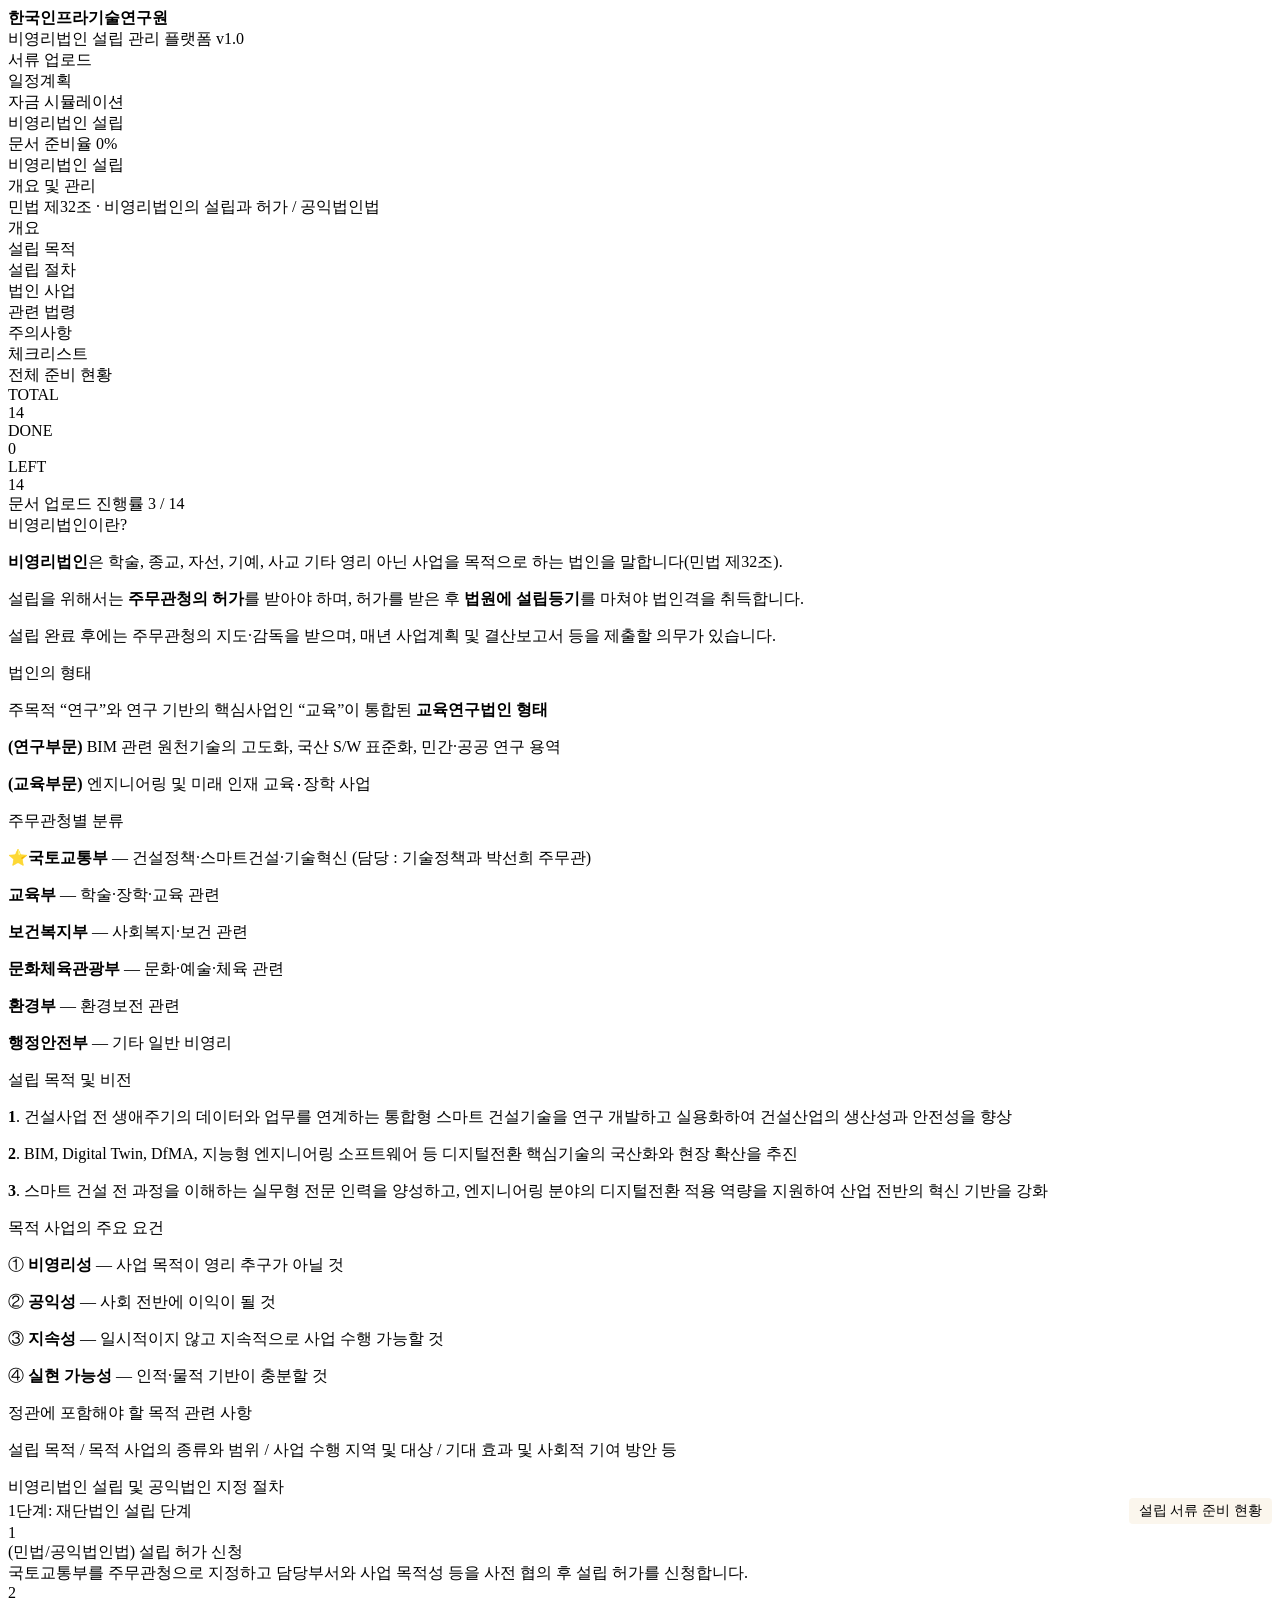
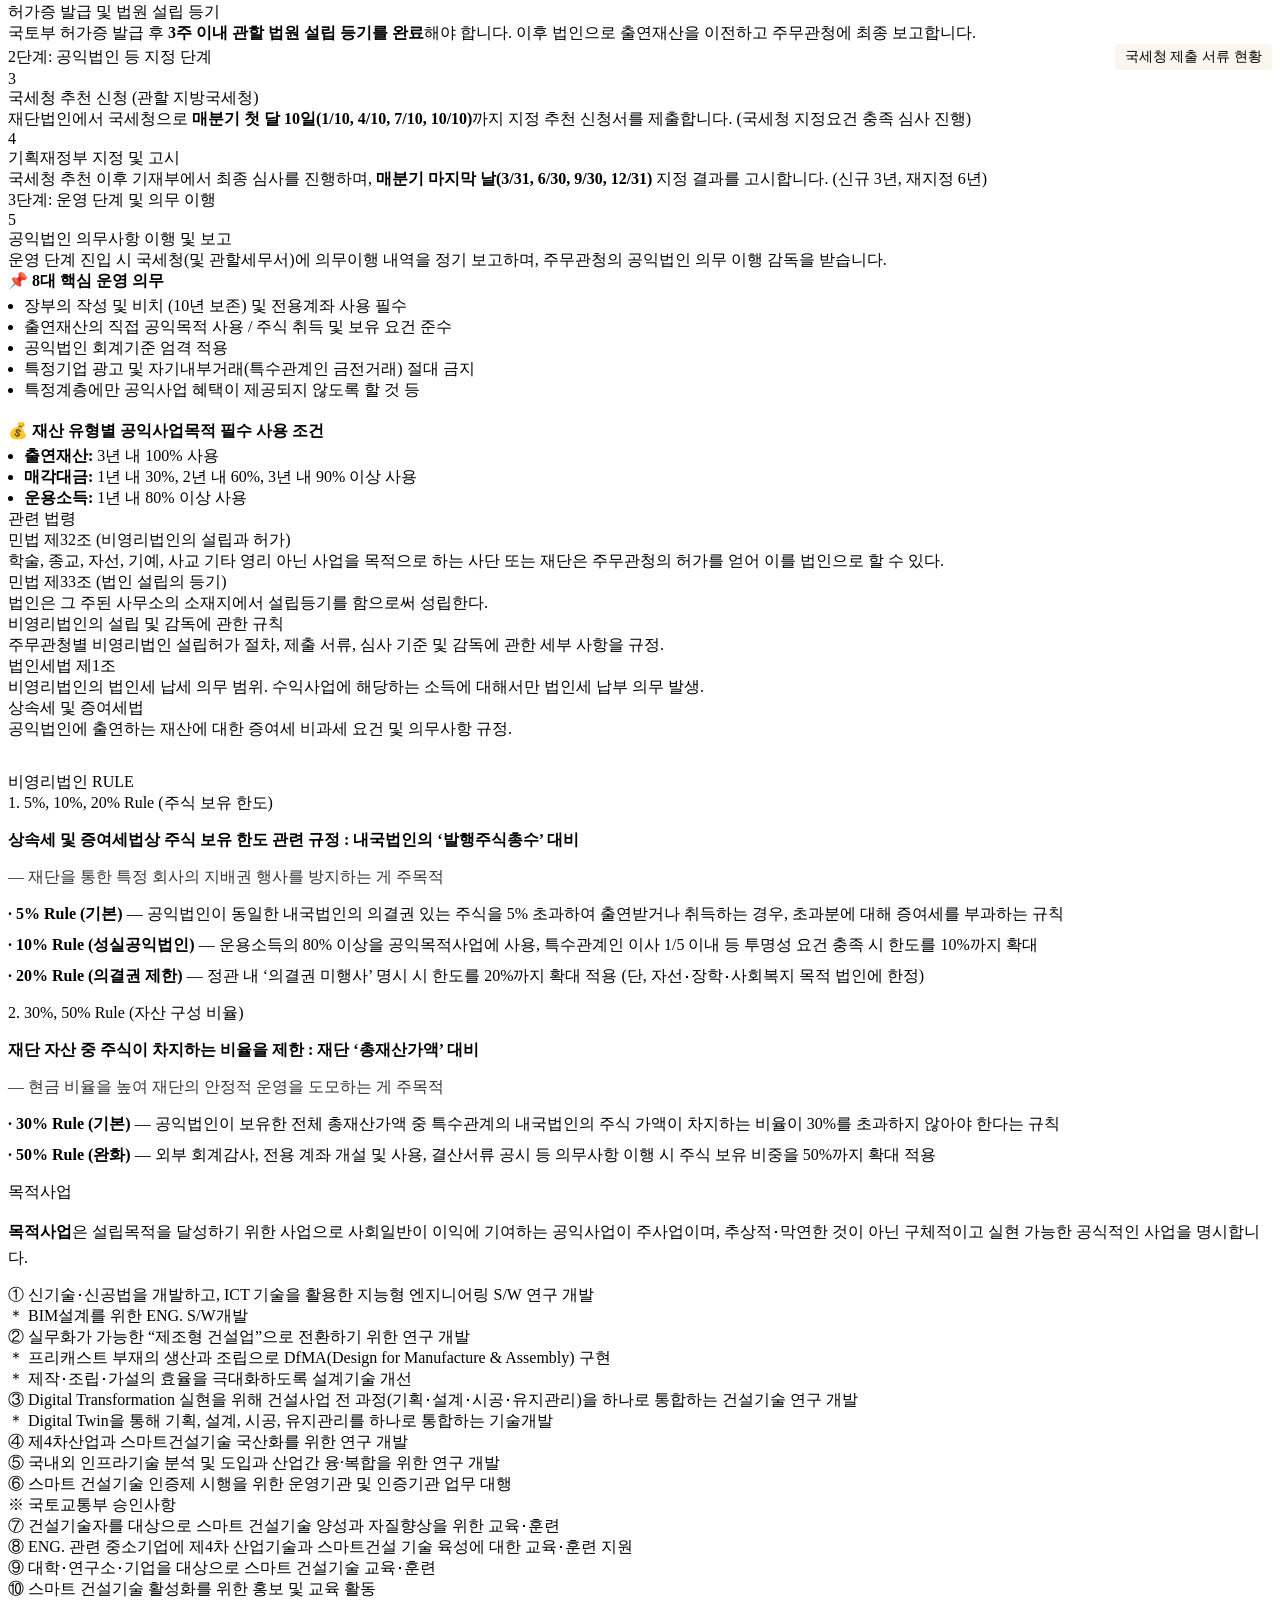
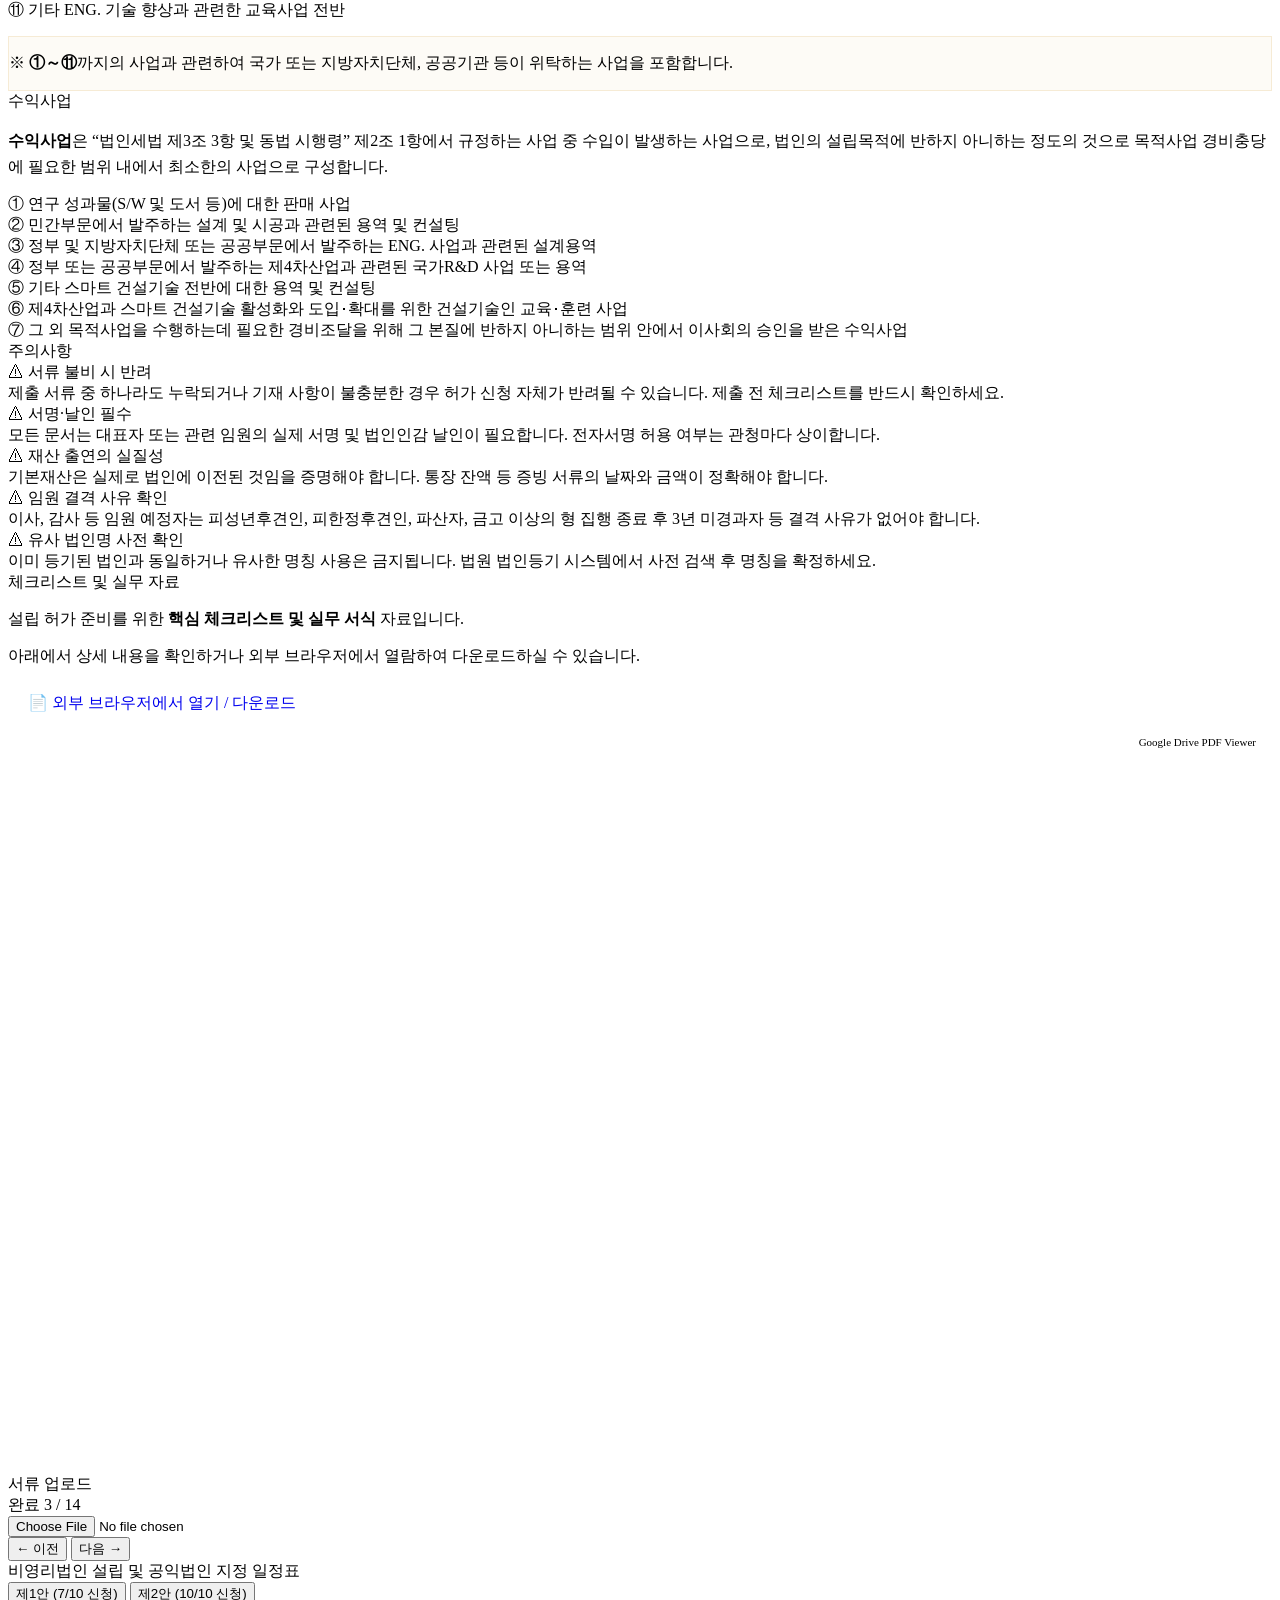
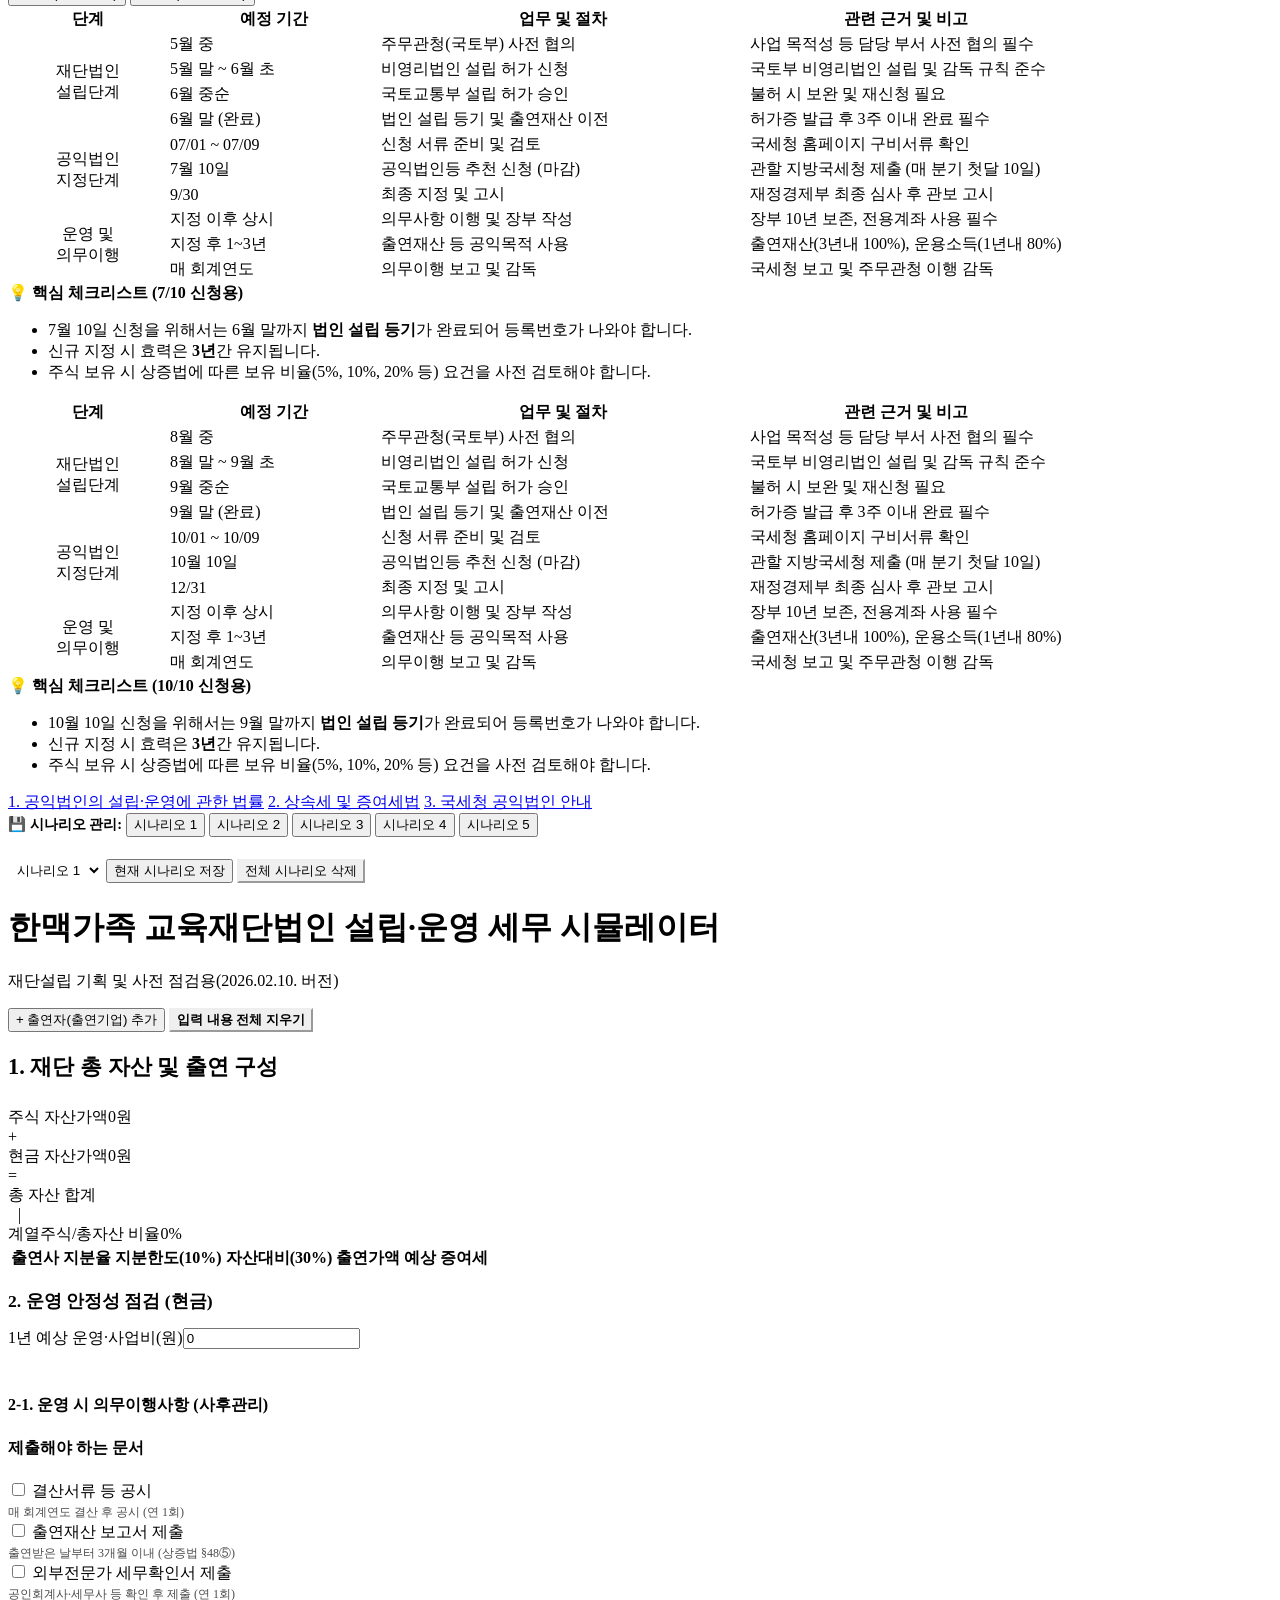
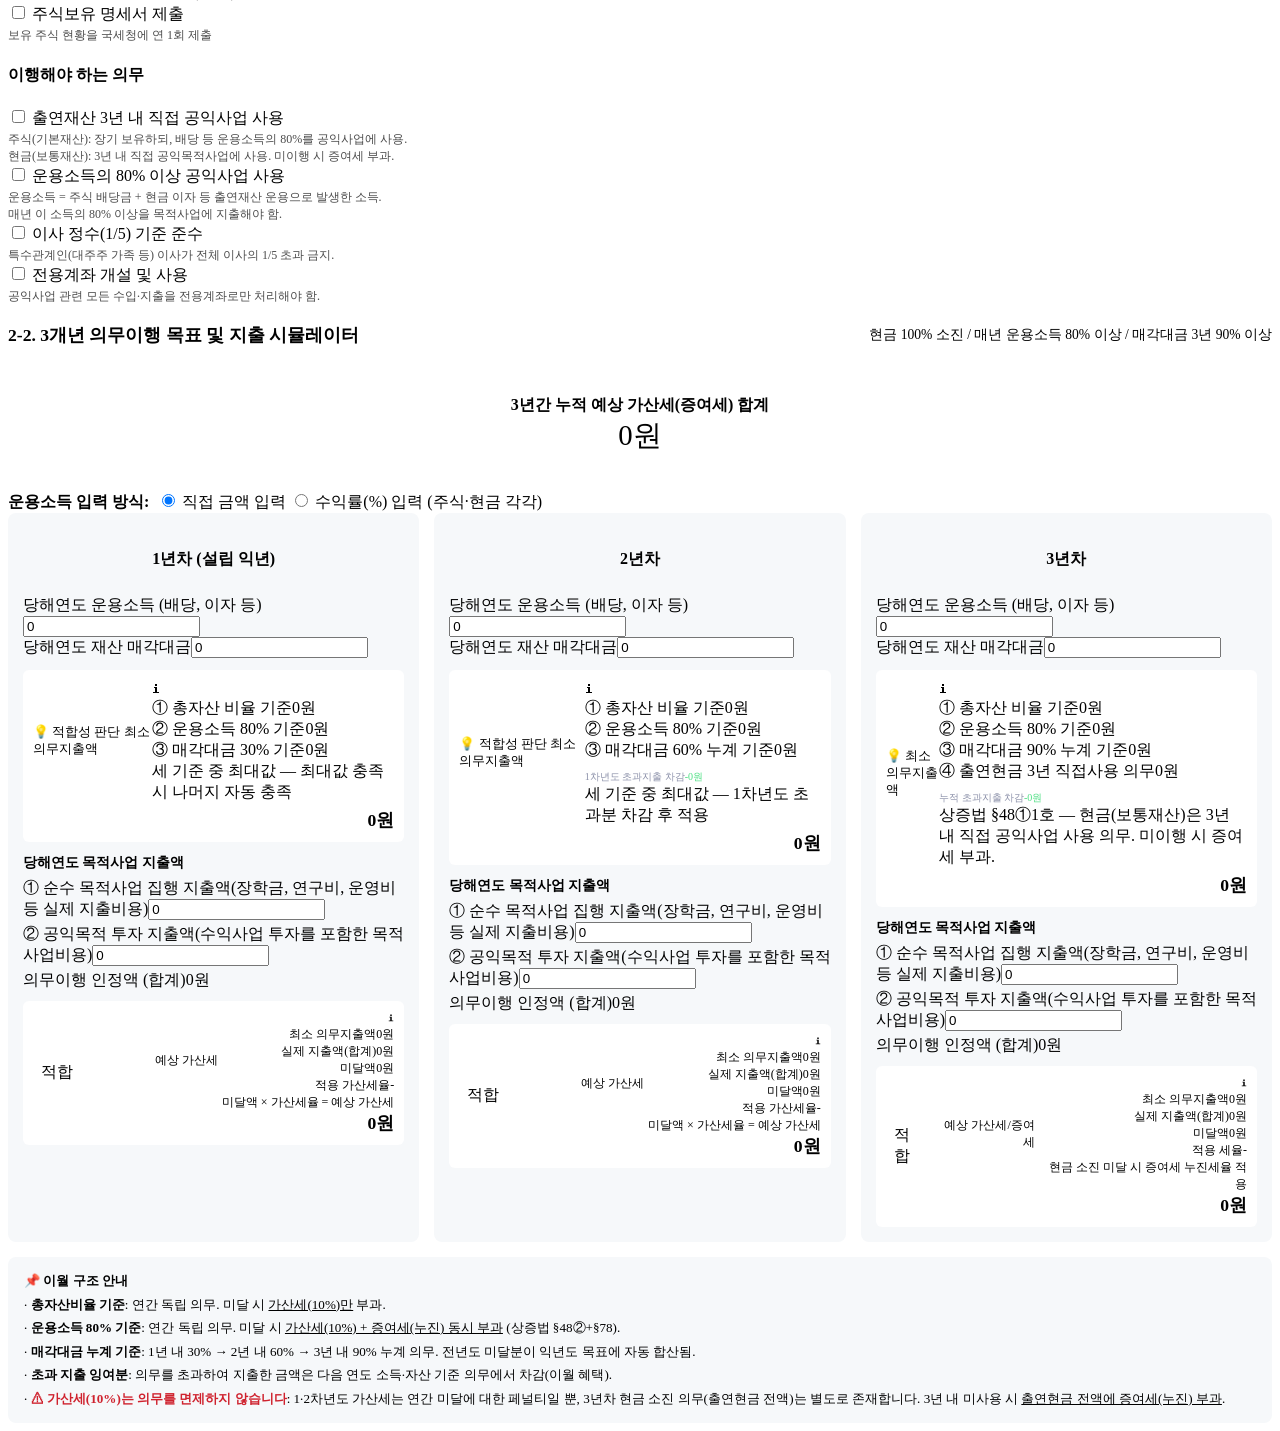
==== commit 99156067: "Update index.html" ====
--- a/index.html
+++ b/index.html
@@ -8,1556 +8,9 @@
   <link
     href="https://fonts.googleapis.com/css2?family=Noto+Serif+KR:wght@300;400;600;700&family=Noto+Sans+KR:wght@300;400;500;700&family=DM+Mono:wght@400;500&display=swap"
     rel="stylesheet">
-  <style>
-    :root {
-      --bg-primary: #ffffff;
-      --bg-secondary: #f6f8fa;
-      --bg-card: #ffffff;
-      --bg-card-hover: #f3f4f6;
-      --accent-gold: #b38024;
-      --accent-gold-light: #d4a853;
-      --accent-green: #2da44e;
-      --accent-blue: #0969da;
-      --accent-red: #cf222e;
-      --text-primary: #24292f;
-      --text-secondary: #57606a;
-      --text-muted: #8c959f;
-      --border-primary: #d0d7de;
-      --border-accent: #b38024;
-      --divider: #eaecef;
-      --shadow: 0 8px 32px rgba(0, 0, 0, 0.06);
-      --shadow-lg: 0 16px 64px rgba(0, 0, 0, 0.1);
-      --left-width: 50%;
-      --right-width: 50%;
-      --monitor-gap: 0px;
-    }
-
-    * {
-      margin: 0;
-      padding: 0;
-      box-sizing: border-box;
-    }
-
-    body {
-      font-family: 'Noto Sans KR', sans-serif;
-      background: #f6f8fa;
-      color: var(--text-primary);
-      display: flex;
-      flex-direction: column;
-      min-height: 100vh;
-      overflow: hidden;
-    }
-
-    /* ── 상단 시스템 바 ── */
-    .system-bar {
-      width: 100%;
-      background: #ffffff;
-      border-bottom: 1px solid var(--border-primary);
-      display: flex;
-      align-items: center;
-      justify-content: space-between;
-      padding: 0 24px;
-      height: 36px;
-      position: fixed;
-      top: 0;
-      left: 0;
-      z-index: 100;
-    }
-
-    .system-bar-left {
-      display: flex;
-      align-items: center;
-      gap: 12px;
-      height: 100%;
-    }
-
-    .system-logo {
-      font-family: 'DM Mono', monospace;
-      font-size: 16px;
-      color: var(--accent-gold);
-      letter-spacing: 0px;
-      text-transform: uppercase;
-    }
-
-    .system-sep {
-      width: 1px;
-      height: 16px;
-      background: var(--border-primary);
-    }
-
-    .system-title {
-      font-size: 15px;
-      color: var(--text-secondary);
-      letter-spacing: 0.5px;
-      display: flex;
-      align-items: center;
-    }
-
-    .system-bar-right {
-      display: flex;
-      align-items: center;
-      gap: 16px;
-      height: 100%;
-    }
-
-    .sys-time {
-      font-family: 'DM Mono', monospace;
-      font-size: 16px;
-      color: var(--text-secondary);
-    }
-
-    .status-dot {
-      width: 6px;
-      height: 6px;
-      border-radius: 50%;
-      background: var(--accent-green);
-      box-shadow: 0 0 6px var(--accent-green);
-      animation: pulse 2s infinite;
-    }
-
-    @keyframes pulse {
-
-      0%,
-      100% {
-        opacity: 1;
-        transform: scale(1);
-      }
-
-      50% {
-        opacity: 0.3;
-        transform: scale(0.8);
-      }
-    }
-
-    /* 시스템 바 탭 */
-    .system-tabs {
-      display: flex;
-      gap: 20px;
-      margin-right: 32px;
-      height: 100%;
-    }
-
-    .system-tab {
-      font-size: 14px;
-      color: var(--text-muted);
-      cursor: pointer;
-      padding: 0 4px;
-      transition: all 0.2s;
-      border-bottom: 2px solid transparent;
-      white-space: nowrap;
-      letter-spacing: 0.3px;
-      display: flex;
-      align-items: center;
-      height: 100%;
-    }
-
-    .system-tab:hover {
-      color: var(--text-secondary);
-    }
-
-    .system-tab.active {
-      color: var(--accent-gold);
-      border-bottom-color: var(--accent-gold);
-      font-weight: 500;
-    }
-
-    /* 모니터 패널 제어 */
-    .monitor-panel {
-      display: none;
-      flex-direction: column;
-      height: 100%;
-      width: 100%;
-      overflow: hidden;
-    }
-
-    .monitor-panel.active {
-      display: flex;
-      animation: fadeIn 0.4s ease;
-    }
-
-    /* 신규 패널용 Placeholder 스타일 */
-    .placeholder-content {
-      flex: 1;
-      display: flex;
-      flex-direction: column;
-      align-items: center;
-      justify-content: center;
-      padding: 40px;
-      color: var(--text-muted);
-      text-align: center;
-      background: radial-gradient(circle at 50% 50%, rgba(212, 168, 83, 0.02) 0%, transparent 70%);
-    }
-
-    .placeholder-icon {
-      font-size: 64px;
-      margin-bottom: 24px;
-      opacity: 0.2;
-    }
-
-    .placeholder-title {
-      font-family: 'Noto Serif KR', serif;
-      font-size: 28px;
-      color: var(--text-secondary);
-      margin-bottom: 16px;
-    }
-
-    .placeholder-desc {
-      font-size: 13px;
-      line-height: 1.6;
-      max-width: 400px;
-    }
-
-    /* 일정계획 간트 차트 스타일 */
-    .schedule-container {
-      padding: 32px;
-      height: 100%;
-      overflow-y: auto;
-    }
-
-    .schedule-header {
-      display: flex;
-      justify-content: space-between;
-      align-items: flex-start;
-      margin-bottom: 32px;
-      padding-bottom: 16px;
-      border-bottom: 2px solid var(--accent-gold);
-    }
-
-    .schedule-main-title {
-      font-family: 'Noto Serif KR', serif;
-      font-size: 21px;
-      font-weight: 700;
-      color: var(--text-primary);
-      margin-bottom: 0;
-      padding-bottom: 0;
-      border-bottom: none;
-      display: inline-block;
-    }
-
-    /* 시나리오 전환 탭 */
-    .plan-tabs {
-      display: flex;
-      background: #f1f5f9;
-      padding: 4px;
-      border-radius: 8px;
-      gap: 4px;
-    }
-
-    .plan-tab {
-      padding: 6px 16px;
-      font-size: 13px;
-      font-weight: 500;
-      color: var(--text-secondary);
-      cursor: pointer;
-      border-radius: 6px;
-      transition: all 0.2s;
-      border: none;
-      background: transparent;
-    }
-
-    .plan-tab:hover {
-      color: var(--text-primary);
-      background: rgba(255, 255, 255, 0.5);
-    }
-
-    .plan-tab.active {
-      background: white;
-      color: var(--accent-gold);
-      box-shadow: 0 2px 4px rgba(0, 0, 0, 0.05);
-    }
-
-    /* 플랜 컨텐츠 제어 */
-    .schedule-plan-content {
-      display: none;
-      animation: fadeIn 0.4s ease;
-    }
-
-    .schedule-plan-content.active {
-      display: block;
-    }
-
-    .gantt-card {
-      background: white;
-      border: 1px solid var(--border-primary);
-      border-radius: 12px;
-      padding: 24px;
-      box-shadow: var(--shadow);
-    }
-
-    .gantt-title {
-      font-family: 'Noto Serif KR', serif;
-      font-size: 21px;
-      font-weight: 700;
-      color: var(--text-primary);
-      margin-bottom: 24px;
-      display: flex;
-      align-items: center;
-      gap: 10px;
-    }
-
-    .gantt-table {
-      display: grid;
-      grid-template-columns: 160px 1fr;
-      border: 1px solid var(--border-primary);
-      border-radius: 8px;
-      overflow: hidden;
-    }
-
-    .gantt-header-label {
-      background: #f8fafc;
-      border-right: 1px solid var(--border-primary);
-      border-bottom: 1px solid var(--border-primary);
-      padding: 12px;
-      font-size: 13px;
-      font-weight: 600;
-      color: var(--text-secondary);
-      text-align: center;
-    }
-
-    .gantt-header-timeline {
-      background: #1e293b;
-      display: flex;
-      justify-content: space-around;
-      padding: 12px 0;
-      color: white;
-      font-size: 13px;
-      font-weight: 500;
-    }
-
-    .gantt-row {
-      display: contents;
-    }
-
-    .gantt-row-label {
-      padding: 20px 15px;
-      border-right: 1px solid var(--border-primary);
-      border-bottom: 1px solid var(--border-primary);
-      background: #ffffff;
-      font-size: 14px;
-      font-weight: 500;
-      display: flex;
-      align-items: center;
-      color: var(--text-primary);
-    }
-
-    .gantt-row-timeline {
-      position: relative;
-      background: #ffffff;
-      border-bottom: 1px solid var(--border-primary);
-      height: 60px;
-      background-image: linear-gradient(to right, #f1f5f9 1px, transparent 1px);
-      background-size: 20% 100%;
-    }
-
-    .gantt-bar {
-      position: absolute;
-      height: 28px;
-      top: 16px;
-      border-radius: 14px;
-      color: white;
-      font-size: 11px;
-      display: flex;
-      align-items: center;
-      justify-content: center;
-      font-weight: 600;
-      box-shadow: 0 2px 4px rgba(0, 0, 0, 0.1);
-      transition: transform 0.2s;
-      cursor: default;
-    }
-
-    .gantt-bar:hover {
-      transform: scale(1.02);
-      filter: brightness(1.1);
-    }
-
-    .gantt-bar.blue {
-      background: #0969da;
-    }
-
-    .gantt-bar.gold {
-      background: #b38024;
-    }
-
-    .gantt-bar.green {
-      background: #2da44e;
-    }
-
-    .gantt-marker-line {
-      position: absolute;
-      left: 50%;
-      top: 0;
-      bottom: 0;
-      width: 2px;
-      background: var(--accent-red);
-      z-index: 5;
-      opacity: 0.6;
-    }
-
-    .gantt-marker-label {
-      position: absolute;
-      left: 50%;
-      top: -18px;
-      transform: translateX(-50%);
-      color: var(--accent-red);
-      font-weight: 700;
-      font-size: 10px;
-      white-space: nowrap;
-    }
-
-    .gantt-legend {
-      margin-top: 24px;
-      display: flex;
-      gap: 20px;
-      font-size: 13px;
-      justify-content: center;
-      color: var(--text-secondary);
-    }
-
-    .legend-item {
-      display: flex;
-      align-items: center;
-      gap: 6px;
-    }
-
-    .legend-dot {
-      width: 10px;
-      height: 10px;
-      border-radius: 50%;
-    }
-
-    /* 일정계획 테이블 상세 스타일 */
-    .schedule-table {
-      width: 100%;
-      border-collapse: collapse;
-      background: #fff;
-      border-radius: 8px;
-      overflow: hidden;
-      box-shadow: var(--shadow);
-      margin-bottom: 24px;
-    }
-
-    .schedule-table th,
-    .schedule-table td {
-      border: 1px solid var(--border-primary);
-      padding: 14px 18px;
-      text-align: left;
-      font-size: 14px;
-      line-height: 1.6;
-    }
-
-    .schedule-table th {
-      background-color: #f8fafc;
-      color: var(--text-primary);
-      font-weight: 600;
-      text-align: center;
-      font-size: 13px;
-    }
-
-    .stage-1 {
-      background-color: #f0f7ff;
-      color: #0c4a6e;
-      font-weight: 600;
-    }
-
-    /* 설립단계 */
-    .stage-2 {
-      background-color: #fffbeb;
-      color: #92400e;
-      font-weight: 600;
-    }
-
-    /* 지정단계 */
-    .stage-3 {
-      background-color: #f0fdf4;
-      color: #166534;
-      font-weight: 600;
-    }
-
-    /* 운영단계 */
-    .highlight-red {
-      color: #cf222e;
-      font-weight: 700;
-    }
-
-    .note-text {
-      font-size: 12px;
-      color: var(--text-secondary);
-      line-height: 1.5;
-    }
-
-    .checklist-result-box {
-      margin-top: 24px;
-      padding: 24px;
-      background: var(--bg-secondary);
-      border-radius: 8px;
-      border-left: 4px solid var(--accent-gold);
-      box-shadow: inset 0 2px 4px rgba(0, 0, 0, 0.02);
-    }
-
-    .checklist-result-box strong {
-      display: flex;
-      align-items: center;
-      gap: 8px;
-      margin-bottom: 12px;
-      font-size: 15px;
-      color: var(--text-primary);
-    }
-
-    .checklist-result-box ul {
-      margin-left: 20px;
-      color: var(--text-secondary);
-      font-size: 13.5px;
-      line-height: 1.8;
-    }
-
-
-
-    /* ── 듀얼 모니터 컨테이너 ── */
-    .dual-monitor {
-      display: flex;
-      width: 100vw;
-      height: calc(100vh - 36px);
-      max-width: 100%;
-      min-width: 1200px;
-      margin-top: 36px;
-      position: relative;
-      border-left: 1px solid var(--border-primary);
-      border-right: 1px solid var(--border-primary);
-      background: var(--bg-primary);
-      box-shadow: var(--shadow-lg);
-    }
-
-    /* 모니터 경계선 */
-    .monitor-divider {
-      width: 2px;
-      background: linear-gradient(to bottom, transparent, var(--border-primary) 20%, var(--border-primary) 80%, transparent);
-      flex-shrink: 0;
-      position: relative;
-      z-index: 10;
-    }
-
-    /* ════════════════════════════════
-     왼쪽 모니터 (정보 패널)
-     ════════════════════════════════ */
-    .left-monitor {
-      width: var(--left-width);
-      height: 100%;
-      background: var(--bg-primary);
-      display: flex;
-      flex-direction: column;
-      overflow: hidden;
-      position: relative;
-    }
-
-    /* 배경 그래픽 효과 */
-    .left-monitor::before {
-      content: '';
-      position: absolute;
-      top: -200px;
-      left: -200px;
-      width: 600px;
-      height: 600px;
-      background: radial-gradient(circle, rgba(212, 168, 83, 0.06) 0%, transparent 70%);
-      pointer-events: none;
-    }
-
-    .left-monitor::after {
-      content: '';
-      position: absolute;
-      bottom: -100px;
-      right: -100px;
-      width: 400px;
-      height: 400px;
-      background: radial-gradient(circle, rgba(88, 166, 255, 0.04) 0%, transparent 70%);
-      pointer-events: none;
-    }
-
-    .left-header {
-      padding: 32px 40px 24px;
-      border-bottom: 1px solid var(--border-primary);
-      flex-shrink: 0;
-      position: relative;
-      z-index: 1;
-    }
-
-    .left-header-top {
-      display: flex;
-      align-items: flex-start;
-      justify-content: space-between;
-      margin-bottom: 16px;
-    }
-
-    .org-badge {
-      display: inline-flex;
-      align-items: center;
-      gap: 8px;
-      background: rgba(179, 128, 36, 0.1);
-      border: 1px solid rgba(212, 168, 83, 0.3);
-      border-radius: 4px;
-      padding: 5px 12px;
-      font-size: 16px;
-      color: var(--accent-gold);
-      font-family: 'DM Mono', monospace;
-      letter-spacing: 1px;
-      text-transform: uppercase;
-    }
-
-    .org-badge::before {
-      content: '◈';
-      font-size: 16px;
-    }
-
-    .progress-label {
-      font-size: 16px;
-      color: var(--text-muted);
-      font-family: 'DM Mono', monospace;
-    }
-
-    .progress-label span {
-      color: var(--accent-gold);
-      font-weight: 500;
-    }
-
-    .left-title {
-      font-size: 26px !important;
-      font-family: 'Noto Serif KR', serif;
-      font-size: 16px;
-      font-weight: 700;
-      color: var(--text-primary);
-      line-height: 1.3;
-      margin-bottom: 6px;
-      letter-spacing: -0.5px;
-    }
-
-    .left-subtitle {
-      font-size: 13px;
-      color: var(--text-secondary);
-      font-weight: 300;
-      letter-spacing: 0.5px;
-    }
-
-    /* 탭 네비게이션 */
-    .left-tabs {
-      display: flex;
-      gap: 0;
-      border-bottom: 1px solid var(--border-primary);
-      flex-shrink: 0;
-      padding: 0 40px;
-      position: relative;
-      z-index: 1;
-    }
-
-    .left-tab {
-      font-size: 13px !important;
-      padding: 12px 18px;
-      font-size: 11px;
-      color: var(--text-muted);
-      cursor: pointer;
-      border-bottom: 2px solid transparent;
-      margin-bottom: -1px;
-      transition: all 0.2s;
-      white-space: nowrap;
-      letter-spacing: 0.3px;
-    }
-
-    .left-tab:hover {
-      color: var(--text-secondary);
-    }
-
-    .left-tab.active {
-      color: var(--accent-gold);
-      border-bottom-color: var(--accent-gold);
-    }
-
-    /* 왼쪽 콘텐츠 영역 */
-    .left-content {
-      flex: 1;
-      overflow-y: auto;
-      padding: 32px 40px;
-      position: relative;
-      z-index: 1;
-    }
-
-    .left-content::-webkit-scrollbar {
-      width: 4px;
-    }
-
-    .left-content::-webkit-scrollbar-track {
-      background: transparent;
-    }
-
-    .left-content::-webkit-scrollbar-thumb {
-      background: var(--border-primary);
-      border-radius: 2px;
-    }
-
-    /* 섹션 패널 */
-    .panel {
-      display: none;
-    }
-
-    .panel.active {
-      display: block;
-      animation: fadeIn 0.3s ease;
-    }
-
-    @keyframes fadeIn {
-      from {
-        opacity: 0;
-        transform: translateY(8px);
-      }
-
-      to {
-        opacity: 1;
-        transform: translateY(0);
-      }
-    }
-
-    /* 개요 카드들 */
-    .stat-grid {
-      display: grid;
-      grid-template-columns: repeat(3, 1fr);
-      gap: 12px;
-      margin-bottom: 28px;
-    }
-
-    .stat-card {
-      background: var(--bg-card);
-      border: 1px solid var(--border-primary);
-      border-radius: 8px;
-      padding: 18px;
-      transition: border-color 0.2s;
-    }
-
-    .stat-card:hover {
-      border-color: var(--accent-gold);
-    }
-
-    .stat-label {
-      font-size: 11px;
-      color: var(--text-muted);
-      letter-spacing: 1px;
-      text-transform: uppercase;
-      margin-bottom: 8px;
-      font-family: 'DM Mono', monospace;
-    }
-
-    .stat-value {
-      font-size: 22px;
-      font-weight: 700;
-      color: var(--text-primary);
-      font-family: 'DM Mono', monospace;
-    }
-
-    .stat-value.gold {
-      color: var(--accent-gold);
-    }
-
-    .stat-value.green {
-      color: var(--accent-green);
-    }
-
-    .stat-value.blue {
-      color: var(--accent-blue);
-    }
-
-    .stat-sub {
-      font-size: 16px;
-      color: var(--text-muted);
-      margin-top: 4px;
-    }
-
-    .section-title {
-      font-size: 16px !important;
-      font-family: 'Noto Serif KR', serif;
-      font-size: 16px;
-      font-weight: 600;
-      color: var(--text-primary);
-      margin-bottom: 14px;
-      display: flex;
-      align-items: center;
-      gap: 10px;
-    }
-
-    .section-title::before {
-      content: '';
-      width: 3px;
-      height: 16px;
-      background: var(--accent-gold);
-      border-radius: 2px;
-      flex-shrink: 0;
-    }
-
-    .section-title-sm {
-      font-size: 11px;
-      color: var(--text-secondary);
-      font-weight: 500;
-      margin-bottom: 10px;
-      margin-top: 20px;
-      letter-spacing: 0.5px;
-    }
-
-    .info-block {
-      background: var(--bg-card);
-      border: 1px solid var(--border-primary);
-      border-radius: 8px;
-      padding: 20px 24px;
-      margin-bottom: 16px;
-      line-height: 1.8;
-      font-size: 16px;
-      color: var(--text-secondary);
-    }
-
-    .info-block p {
-      margin-bottom: 8px;
-    }
-
-    .info-block p:last-child {
-      margin-bottom: 0;
-    }
-
-    .info-block strong {
-      color: var(--text-primary);
-      font-weight: 500;
-    }
-
-    /* 절차 스텝 */
-    .procedure-steps {
-      display: flex;
-      flex-direction: column;
-      gap: 0;
-    }
-
-    .proc-step {
-      display: flex;
-      gap: 16px;
-      position: relative;
-    }
-
-    .proc-step:not(:last-child) .proc-line {
-      position: absolute;
-      left: 15px;
-      top: 32px;
-      width: 2px;
-      height: calc(100% - 8px);
-      background: linear-gradient(to bottom, var(--accent-gold), var(--border-primary));
-    }
-
-    .proc-num {
-      width: 30px;
-      height: 30px;
-      border-radius: 50%;
-      background: var(--bg-card);
-      border: 2px solid var(--accent-gold);
-      display: flex;
-      align-items: center;
-      justify-content: center;
-      font-size: 16px;
-      font-family: 'DM Mono', monospace;
-      color: var(--accent-gold);
-      flex-shrink: 0;
-      margin-top: 1px;
-      position: relative;
-      z-index: 1;
-    }
-
-    .proc-num.done {
-      background: var(--accent-green);
-      border-color: var(--accent-green);
-      color: #fff;
-    }
-
-    .proc-body {
-      padding-bottom: 24px;
-      flex: 1;
-    }
-
-    .proc-title {
-      font-size: 16px;
-      font-weight: 500;
-      color: var(--text-primary);
-      margin-bottom: 4px;
-    }
-
-    .proc-desc {
-      font-size: 11px;
-      color: var(--text-muted);
-      line-height: 1.6;
-    }
-
-    .proc-tag {
-      display: inline-block;
-      background: rgba(179, 128, 36, 0.1);
-      border: 1px solid rgba(212, 168, 83, 0.2);
-      border-radius: 3px;
-      padding: 2px 8px;
-      font-size: 11px;
-      color: var(--accent-gold);
-      font-family: 'DM Mono', monospace;
-      margin-top: 6px;
-    }
-
-    .proc-tag.done-tag {
-      background: rgba(45, 164, 78, 0.1);
-      border-color: rgba(63, 185, 80, 0.2);
-      color: var(--accent-green);
-    }
-
-    /* 법령 참조 */
-    .law-ref {
-      background: rgba(9, 105, 218, 0.08);
-      border: 1px solid rgba(88, 166, 255, 0.15);
-      border-left: 3px solid var(--accent-blue);
-      border-radius: 4px;
-      padding: 14px 18px;
-      margin-bottom: 10px;
-    }
-
-    .law-ref-title {
-      font-size: 11px;
-      font-weight: 500;
-      color: var(--accent-blue);
-      margin-bottom: 4px;
-    }
-
-    .law-ref-desc {
-      font-size: 16px;
-      color: var(--text-muted);
-      line-height: 1.6;
-    }
-
-    /* 주의사항 */
-    .notice-box {
-      background: rgba(207, 34, 46, 0.08);
-      border: 1px solid rgba(248, 81, 73, 0.15);
-      border-left: 3px solid var(--accent-red);
-      border-radius: 4px;
-      padding: 14px 18px;
-      margin-bottom: 10px;
-    }
-
-    .notice-box-title {
-      font-size: 11px;
-      font-weight: 500;
-      color: var(--accent-red);
-      margin-bottom: 4px;
-      display: flex;
-      align-items: center;
-      gap: 6px;
-    }
-
-    .notice-box-desc {
-      font-size: 16px;
-      color: var(--text-muted);
-      line-height: 1.6;
-    }
-
-    /* 전체 진행률 바 */
-    .progress-section {
-      margin-bottom: 24px;
-    }
-
-    .progress-bar-wrap {
-      background: var(--bg-card);
-      border: 1px solid var(--border-primary);
-      border-radius: 8px;
-      padding: 16px 20px;
-    }
-
-    .progress-bar-top {
-      display: flex;
-      justify-content: space-between;
-      align-items: center;
-      margin-bottom: 10px;
-    }
-
-    .progress-bar-label {
-      font-size: 11px;
-      color: var(--text-secondary);
-    }
-
-    .progress-bar-pct {
-      font-size: 11px;
-      font-family: 'DM Mono', monospace;
-      color: var(--accent-gold);
-    }
-
-    .progress-track {
-      height: 6px;
-      background: var(--bg-secondary);
-      border-radius: 3px;
-      overflow: hidden;
-    }
-
-    .progress-fill {
-      height: 100%;
-      background: linear-gradient(to right, var(--accent-gold), var(--accent-gold-light));
-      border-radius: 3px;
-      width: 0%;
-      transition: width 1s ease;
-    }
-
-    .progress-fill.animate {
-      width: 0%;
-    }
-
-    /* 0/14 서류 준비됨 예시 */
-
-    /* ════════════════════════════════
-     오른쪽 모니터 (문서 업로드 패널)
-     ════════════════════════════════ */
-    .right-monitor {
-      flex: 1;
-      min-width: 0;
-      height: 100%;
-      background: var(--bg-primary);
-      display: flex;
-      flex-direction: column;
-      overflow: hidden;
-      position: relative;
-    }
-
-    .right-header {
-      padding: 24px 32px 0;
-      flex-shrink: 0;
-      border-bottom: 1px solid var(--border-primary);
-    }
-
-    .right-header-top {
-      display: flex;
-      align-items: center;
-      justify-content: space-between;
-      margin-bottom: 16px;
-    }
-
-    .right-title {
-      font-family: 'Noto Serif KR', serif;
-      font-size: 21px;
-      font-weight: 700;
-      color: var(--text-primary);
-    }
-
-    .doc-counter {
-      font-family: 'DM Mono', monospace;
-      font-size: 16px;
-      color: var(--text-muted);
-    }
-
-    .doc-counter span {
-      color: var(--accent-gold);
-    }
-
-    /* 문서 탭 그리드 (상단 14개 탭) */
-    .doc-tabs-container {
-      overflow-x: auto;
-      padding-bottom: 0;
-    }
-
-    .doc-tabs-container::-webkit-scrollbar {
-      height: 0;
-    }
-
-    .doc-tabs {
-      display: flex;
-      gap: 2px;
-      min-width: max-content;
-      padding: 0;
-    }
-
-    .doc-tab {
-      font-size: 12px !important;
-      padding: 10px 14px;
-      font-size: 16px;
-      font-weight: 500;
-      color: var(--text-muted);
-      cursor: pointer;
-      border-bottom: 2px solid transparent;
-      margin-bottom: -1px;
-      transition: all 0.2s;
-      white-space: nowrap;
-      position: relative;
-      letter-spacing: 0.3px;
-    }
-
-    .doc-tab:hover {
-      color: var(--text-secondary);
-      background: rgba(255, 255, 255, 0.02);
-    }
-
-    .doc-tab.active {
-      color: var(--accent-gold);
-      border-bottom-color: var(--accent-gold);
-      background: rgba(212, 168, 83, 0.04);
-    }
-
-    .doc-tab .tab-num {
-      display: inline-flex;
-      align-items: center;
-      justify-content: center;
-      width: 16px;
-      height: 16px;
-      background: var(--bg-secondary);
-      border-radius: 3px;
-      font-size: 16px;
-      font-family: 'DM Mono', monospace;
-      margin-right: 6px;
-      color: var(--text-muted);
-    }
-
-    .doc-tab.active .tab-num {
-      background: rgba(212, 168, 83, 0.15);
-      color: var(--accent-gold);
-    }
-
-    .doc-tab .tab-status {
-      width: 5px;
-      height: 5px;
-      border-radius: 50%;
-      background: var(--text-muted);
-      display: inline-block;
-      margin-left: 6px;
-      vertical-align: middle;
-    }
-
-    .doc-tab.active .tab-status {
-      background: var(--accent-gold);
-    }
-
-    .doc-tab.uploaded .tab-status {
-      background: var(--accent-green);
-      box-shadow: 0 0 6px var(--accent-green);
-      animation: pulse 2s infinite;
-    }
-
-    /* 문서 내용 영역 */
-    .doc-content {
-      flex: 1;
-      overflow-y: auto;
-      padding: 28px 32px;
-      position: relative;
-    }
-
-    .doc-content::-webkit-scrollbar {
-      width: 4px;
-    }
-
-    .doc-content::-webkit-scrollbar-track {
-      background: transparent;
-    }
-
-    .doc-content::-webkit-scrollbar-thumb {
-      background: var(--border-primary);
-      border-radius: 2px;
-    }
-
-    .doc-panel {
-      display: none;
-    }
-
-    .doc-panel.active {
-      display: block;
-      animation: fadeIn 0.25s ease;
-    }
-
-    /* 문서 패널 헤더 */
-    .doc-panel-header {
-      display: flex;
-      align-items: flex-start;
-      justify-content: space-between;
-      margin-bottom: 20px;
-      padding-bottom: 20px;
-      border-bottom: 1px solid var(--border-primary);
-    }
-
-    .doc-panel-title-area {}
-
-    .doc-panel-num {
-      font-family: 'DM Mono', monospace;
-      font-size: 11px;
-      color: var(--text-muted);
-      letter-spacing: 2px;
-      margin-bottom: 6px;
-    }
-
-    .doc-panel-title {
-      font-family: 'Noto Serif KR', serif;
-      font-size: 16px;
-      font-weight: 700;
-      color: var(--text-primary);
-      margin-bottom: 6px;
-    }
-
-    .doc-panel-subtitle {
-      font-size: 11px;
-      color: var(--text-muted);
-      line-height: 1.5;
-    }
-
-    .doc-status-badge {
-      display: inline-flex;
-      align-items: center;
-      gap: 6px;
-      padding: 6px 14px;
-      border-radius: 4px;
-      font-size: 16px;
-      font-family: 'DM Mono', monospace;
-      white-space: nowrap;
-      flex-shrink: 0;
-    }
-
-    .doc-status-badge.pending {
-      background: rgba(72, 79, 88, 0.3);
-      border: 1px solid var(--border-primary);
-      color: var(--text-muted);
-    }
-
-    .doc-status-badge.uploaded-badge {
-      background: rgba(45, 164, 78, 0.1);
-      border: 1px solid rgba(63, 185, 80, 0.3);
-      color: var(--accent-green);
-    }
-
-    /* 업로드 존 */
-    .upload-zone {
-      border: 2px dashed var(--border-primary);
-      border-radius: 10px;
-      padding: 48px 32px;
-      text-align: center;
-      cursor: pointer;
-      transition: all 0.25s;
-      margin-bottom: 20px;
-      position: relative;
-      overflow: hidden;
-    }
-
-    .upload-zone::before {
-      content: '';
-      position: absolute;
-      inset: 0;
-      background: radial-gradient(circle at 50% 50%, rgba(212, 168, 83, 0.03) 0%, transparent 70%);
-      opacity: 0;
-      transition: opacity 0.3s;
-    }
-
-    .upload-zone:hover {
-      border-color: var(--accent-gold);
-      background: rgba(212, 168, 83, 0.02);
-    }
-
-    .upload-zone:hover::before {
-      opacity: 1;
-    }
-
-    .upload-zone.drag-over {
-      border-color: var(--accent-gold);
-      background: rgba(212, 168, 83, 0.05);
-    }
-
-    .upload-icon {
-      font-size: 40px;
-      margin-bottom: 12px;
-      opacity: 0.5;
-      display: block;
-    }
-
-    .upload-text-main {
-      font-size: 11px;
-      color: var(--text-secondary);
-      margin-bottom: 6px;
-      font-weight: 500;
-    }
-
-    .upload-text-sub {
-      font-size: 16px;
-      color: var(--text-muted);
-      margin-bottom: 16px;
-    }
-
-    .upload-btn {
-      display: inline-flex;
-      align-items: center;
-      gap: 8px;
-      background: rgba(179, 128, 36, 0.1);
-      border: 1px solid rgba(212, 168, 83, 0.3);
-      border-radius: 6px;
-      padding: 9px 20px;
-      font-size: 11px;
-      color: var(--accent-gold);
-      cursor: pointer;
-      transition: all 0.2s;
-      font-family: 'Noto Sans KR', sans-serif;
-    }
-
-    .upload-btn:hover {
-      background: rgba(212, 168, 83, 0.18);
-      border-color: var(--accent-gold);
-    }
-
-    /* 파일 업로드된 상태 */
-    .file-uploaded {
-      background: var(--bg-card);
-      border: 1px solid rgba(63, 185, 80, 0.2);
-      border-radius: 10px;
-      padding: 18px 20px;
-      display: flex;
-      align-items: center;
-      gap: 16px;
-      margin-bottom: 20px;
-    }
-
-    .file-icon-area {
-      width: 44px;
-      height: 44px;
-      background: rgba(45, 164, 78, 0.1);
-      border-radius: 8px;
-      display: flex;
-      align-items: center;
-      justify-content: center;
-      font-size: 24px;
-      flex-shrink: 0;
-    }
-
-    .file-info {
-      flex: 1;
-    }
-
-    .file-name {
-      font-size: 16px;
-      font-weight: 500;
-      color: var(--text-primary);
-      margin-bottom: 3px;
-    }
-
-    .file-meta {
-      font-size: 16px;
-      color: var(--text-muted);
-      font-family: 'DM Mono', monospace;
-    }
-
-    .file-actions {
-      display: flex;
-      gap: 8px;
-    }
-
-    .file-action-btn {
-      padding: 6px 12px;
-      border-radius: 4px;
-      font-size: 16px;
-      cursor: pointer;
-      transition: all 0.2s;
-      border: 1px solid var(--border-primary);
-      background: transparent;
-      color: var(--text-muted);
-    }
-
-    .file-action-btn:hover {
-      border-color: var(--accent-red);
-      color: var(--accent-red);
-    }
-
-    .file-action-btn.view-btn:hover {
-      border-color: var(--accent-blue);
-      color: var(--accent-blue);
-    }
-
-    /* 문서 설명 */
-    .doc-info-box {
-      background: var(--bg-card);
-      border: 1px solid var(--border-primary);
-      border-radius: 8px;
-      padding: 18px 20px;
-      margin-bottom: 16px;
-    }
-
-    .doc-info-title {
-      font-size: 16px;
-      color: var(--text-muted);
-      letter-spacing: 1px;
-      text-transform: uppercase;
-      font-family: 'DM Mono', monospace;
-      margin-bottom: 10px;
-    }
-
-    .doc-info-list {
-      list-style: none;
-    }
-
-    .doc-info-list li {
-      font-size: 11px;
-      color: var(--text-secondary);
-      padding: 5px 0;
-      border-bottom: 1px solid var(--divider);
-      display: flex;
-      align-items: flex-start;
-      gap: 8px;
-      line-height: 1.5;
-    }
-
-    .doc-info-list li:last-child {
-      border-bottom: none;
-    }
-
-    .doc-info-list li::before {
-      content: '·';
-      color: var(--accent-gold);
-      flex-shrink: 0;
-      margin-top: 0;
-    }
-
-    /* 하단 네비게이션 바 */
-    .right-footer {
-      padding: 14px 32px;
-      border-top: 1px solid var(--border-primary);
-      display: flex;
-      align-items: center;
-      justify-content: space-between;
-      flex-shrink: 0;
-      background: rgba(22, 27, 34, 0.5);
-    }
-
-    .footer-progress {
-      display: flex;
-      align-items: center;
-      gap: 12px;
-    }
-
-    .footer-progress-text {
-      font-size: 16px;
-      color: var(--text-muted);
-      font-family: 'DM Mono', monospace;
-    }
-
-    .footer-progress-text span {
-      color: var(--accent-gold);
-    }
-
-    .mini-dots {
-      display: flex;
-      gap: 4px;
-    }
-
-    .mini-dot {
-      width: 6px;
-      height: 6px;
-      border-radius: 50%;
-      background: var(--bg-secondary);
-      border: 1px solid var(--border-primary);
-      transition: all 0.2s;
-    }
-
-    .mini-dot.uploaded {
-      background: var(--accent-green);
-      border-color: var(--accent-green);
-    }
-
-    .mini-dot.active {
-      background: var(--accent-gold);
-      border-color: var(--accent-gold);
-    }
-
-    .footer-nav {
-      display: flex;
-      gap: 8px;
-    }
-
-    .nav-btn {
-      padding: 7px 16px;
-      border-radius: 5px;
-      font-size: 11px;
-      cursor: pointer;
-      transition: all 0.2s;
-      border: 1px solid var(--border-primary);
-      background: transparent;
-      color: var(--text-secondary);
-      font-family: 'Noto Sans KR', sans-serif;
-    }
-
-    .nav-btn:hover {
-      border-color: var(--text-secondary);
-      color: var(--text-primary);
-    }
-
-    .nav-btn.primary {
-      background: rgba(212, 168, 83, 0.12);
-      border-color: rgba(212, 168, 83, 0.3);
-      color: var(--accent-gold);
-    }
-
-    .nav-btn.primary:hover {
-      background: rgba(212, 168, 83, 0.2);
-    }
-
-    .nav-btn:disabled {
-      opacity: 0.3;
-      cursor: not-allowed;
-    }
-
-    /* 숨겨진 파일 입력 */
-    input[type="file"] {
-      display: none;
-    }
-
-    /* 스크롤바 전역 스타일 */
-    ::-webkit-scrollbar {
-      width: 4px;
-      height: 4px;
-    }
-
-    ::-webkit-scrollbar-track {
-      background: transparent;
-    }
-
-    ::-webkit-scrollbar-thumb {
-      background: var(--border-primary);
-      border-radius: 2px;
-    }
-
-    /* 인라인 미리보기 */
-    .inline-preview-wrap {
-      margin-top: 16px;
-      border: 1px solid var(--border-primary);
-      border-radius: 8px;
-      overflow: hidden;
-      display: none;
-      background: var(--bg-card);
-    }
-
-    .inline-preview-wrap.open {
-      display: block;
-      animation: fadeIn 0.3s ease;
-    }
-
-    .inline-preview-header {
-      background: var(--bg-secondary);
-      padding: 10px 16px;
-      display: flex;
-      justify-content: space-between;
-      align-items: center;
-      border-bottom: 1px solid var(--border-primary);
-    }
-
-    .inline-preview-title {
-      font-size: 13px;
-      font-weight: 500;
-      color: var(--text-primary);
-    }
-
-    .inline-preview-close {
-      font-size: 11px;
-      cursor: pointer;
-      color: var(--text-muted);
-      padding: 4px 8px;
-      border-radius: 4px;
-      border: 1px solid var(--border-primary);
-    }
-
-    .inline-preview-close:hover {
-      background: rgba(207, 34, 46, 0.1);
-      color: var(--accent-red);
-      border-color: var(--accent-red);
-    }
-  </style>
-
+  <link rel="stylesheet" href="style.css">
+
+  <link rel="stylesheet" href="simulation.css">
 </head>
 
 <body>
@@ -1601,8 +54,8 @@
         <div class="left-tab active" onclick="switchLeftTab(this, 'overview')">개요</div>
         <div class="left-tab" onclick="switchLeftTab(this, 'purpose')">설립 목적</div>
         <div class="left-tab" onclick="switchLeftTab(this, 'procedure')">설립 절차</div>
+        <div class="left-tab" onclick="switchLeftTab(this, 'business')">법인 사업</div>
         <div class="left-tab" onclick="switchLeftTab(this, 'law')">관련 법령</div>
-        <div class="left-tab" onclick="switchLeftTab(this, 'business')">법인 사업</div>
         <div class="left-tab" onclick="switchLeftTab(this, 'notice')">주의사항</div>
         <div class="left-tab" onclick="switchLeftTab(this, 'checklist')">체크리스트</div>
       </div>
@@ -1612,26 +65,27 @@
 
         <!-- 개요 패널 -->
         <div class="panel active" id="panel-overview">
+          <div class="section-title">전체 준비 현황</div>
           <div class="stat-grid">
             <div class="stat-card">
-              <div class="stat-label">총 필요 서류</div>
+              <div class="stat-label">TOTAL</div>
               <div class="stat-value gold">14</div>
-              <div class="stat-sub">종류</div>
+
             </div>
             <div class="stat-card">
-              <div class="stat-label">업로드 완료</div>
+              <div class="stat-label">DONE</div>
               <div class="stat-value green">0</div>
-              <div class="stat-sub">서류</div>
+
             </div>
             <div class="stat-card">
-              <div class="stat-label">잔여 서류</div>
+              <div class="stat-label">LEFT</div>
               <div class="stat-value blue">14</div>
-              <div class="stat-sub">서류</div>
+
             </div>
           </div>
 
           <div class="progress-section">
-            <div class="section-title">전체 준비 현황</div>
+
             <div class="progress-bar-wrap">
               <div class="progress-bar-top">
                 <span class="progress-bar-label">문서 업로드 진행률</span>
@@ -1695,40 +149,14 @@
 
         <!-- 절차 패널 -->
         <div class="panel" id="panel-procedure">
-          <style>
-            .phase-title {
-              font-size: 14px;
-              font-weight: 700;
-              color: var(--accent-gold);
-              margin: 28px 0 14px 0;
-              padding-bottom: 6px;
-              border-bottom: 1px dashed var(--border-primary);
-            }
-
-            .phase-title:first-of-type {
-              margin-top: 10px;
-            }
-
-            .proc-desc strong {
-              color: var(--text-primary);
-              font-weight: 500;
-            }
-
-            .mini-info-box {
-              background: rgba(0, 0, 0, 0.02);
-              border: 1px solid var(--border-primary);
-              padding: 14px;
-              border-radius: 6px;
-              margin-top: 12px;
-              font-size: 11px;
-              color: var(--text-secondary);
-              line-height: 1.6;
-            }
-          </style>
+          
           <div class="section-title">비영리법인 설립 및 공익법인 지정 절차</div>
 
           <!-- 1단계 -->
-          <div class="phase-title">1단계: 재단법인 설립 단계</div>
+          <div class="phase-title" style="display:flex; justify-content:space-between; align-items:center;">
+            <span>1단계: 재단법인 설립 단계</span>
+            <button onclick="toggleChecklist('stage1Checklist')" style="font-size: 0.85rem; padding: 4px 10px; background: rgba(212,168,83,0.1); border: 1px solid var(--accent-gold); color: var(--accent-gold); border-radius: 4px; cursor: pointer;">설립 서류 준비 현황</button>
+          </div>
           <div class="procedure-steps">
             <div class="proc-step">
               <div class="proc-line"></div>
@@ -1749,8 +177,16 @@
             </div>
           </div>
 
+          <!-- 1단계 체크리스트 -->
+          <div class="procedure-checklist-wrap" id="stage1Checklist" style="display: none;">
+            <!-- JS에서 동적 렌더링 -->
+          </div>
+
           <!-- 2단계 -->
-          <div class="phase-title">2단계: 공익법인 등 지정 단계</div>
+          <div class="phase-title" style="display:flex; justify-content:space-between; align-items:center;">
+            <span>2단계: 공익법인 등 지정 단계</span>
+            <button onclick="toggleChecklist('stage2Checklist')" style="font-size: 0.85rem; padding: 4px 10px; background: rgba(212,168,83,0.1); border: 1px solid var(--accent-gold); color: var(--accent-gold); border-radius: 4px; cursor: pointer;">국세청 제출 서류 현황</button>
+          </div>
           <div class="procedure-steps">
             <div class="proc-step">
               <div class="proc-line"></div>
@@ -1770,6 +206,11 @@
                   지정 결과를 고시합니다. (신규 3년, 재지정 6년)</div>
               </div>
             </div>
+          </div>
+
+          <!-- 2단계 체크리스트 -->
+          <div class="procedure-checklist-wrap" id="stage2Checklist" style="display: none;">
+            <!-- JS에서 동적 렌더링 -->
           </div>
 
           <!-- 3단계 -->
@@ -1801,6 +242,7 @@
               </div>
             </div>
           </div>
+
         </div>
 
         <!-- 관련 법령 패널 -->
@@ -1842,9 +284,12 @@
               <p style="margin-bottom: 8px;"><strong>상속세 및 증여세법상 주식 보유 한도 관련 규정 : 내국법인의 ‘발행주식총수’ 대비</strong></p>
               <p style="margin-bottom: 12px; opacity: 0.8;">— 재단을 통한 특정 회사의 지배권 행사를 방지하는 게 주목적</p>
               <ul style="list-style: none; padding-left: 0; display: flex; flex-direction: column; gap: 10px;">
-                <li><strong style="color: var(--accent-gold);">· 5% Rule (기본)</strong> — 공익법인이 동일한 내국법인의 의결권 있는 주식을 5% 초과하여 출연받거나 취득하는 경우, 초과분에 대해 증여세를 부과하는 규칙</li>
-                <li><strong style="color: var(--accent-gold);">· 10% Rule (성실공익법인)</strong> — 운용소득의 80% 이상을 공익목적사업에 사용, 특수관계인 이사 1/5 이내 등 투명성 요건 충족 시 한도를 10%까지 확대</li>
-                <li><strong style="color: var(--accent-gold);">· 20% Rule (의결권 제한)</strong> — 정관 내 ‘의결권 미행사’ 명시 시 한도를 20%까지 확대 적용 (단, 자선‧장학‧사회복지 목적 법인에 한정)</li>
+                <li><strong style="color: var(--accent-gold);">· 5% Rule (기본)</strong> — 공익법인이 동일한 내국법인의 의결권 있는 주식을 5%
+                  초과하여 출연받거나 취득하는 경우, 초과분에 대해 증여세를 부과하는 규칙</li>
+                <li><strong style="color: var(--accent-gold);">· 10% Rule (성실공익법인)</strong> — 운용소득의 80% 이상을 공익목적사업에 사용,
+                  특수관계인 이사 1/5 이내 등 투명성 요건 충족 시 한도를 10%까지 확대</li>
+                <li><strong style="color: var(--accent-gold);">· 20% Rule (의결권 제한)</strong> — 정관 내 ‘의결권 미행사’ 명시 시 한도를
+                  20%까지 확대 적용 (단, 자선‧장학‧사회복지 목적 법인에 한정)</li>
               </ul>
             </div>
           </div>
@@ -1855,8 +300,10 @@
               <p style="margin-bottom: 8px;"><strong>재단 자산 중 주식이 차지하는 비율을 제한 : 재단 ‘총재산가액’ 대비</strong></p>
               <p style="margin-bottom: 12px; opacity: 0.8;">— 현금 비율을 높여 재단의 안정적 운영을 도모하는 게 주목적</p>
               <ul style="list-style: none; padding-left: 0; display: flex; flex-direction: column; gap: 10px;">
-                <li><strong style="color: var(--accent-gold);">· 30% Rule (기본)</strong> — 공익법인이 보유한 전체 총재산가액 중 특수관계의 내국법인의 주식 가액이 차지하는 비율이 30%를 초과하지 않아야 한다는 규칙</li>
-                <li><strong style="color: var(--accent-gold);">· 50% Rule (완화)</strong> — 외부 회계감사, 전용 계좌 개설 및 사용, 결산서류 공시 등 의무사항 이행 시 주식 보유 비중을 50%까지 확대 적용</li>
+                <li><strong style="color: var(--accent-gold);">· 30% Rule (기본)</strong> — 공익법인이 보유한 전체 총재산가액 중 특수관계의
+                  내국법인의 주식 가액이 차지하는 비율이 30%를 초과하지 않아야 한다는 규칙</li>
+                <li><strong style="color: var(--accent-gold);">· 50% Rule (완화)</strong> — 외부 회계감사, 전용 계좌 개설 및 사용, 결산서류
+                  공시 등 의무사항 이행 시 주식 보유 비중을 50%까지 확대 적용</li>
               </ul>
             </div>
           </div>
@@ -1866,48 +313,27 @@
         <div class="panel" id="panel-business">
           <div class="section-title">목적사업</div>
           <div class="info-block">
-            <p style="margin-bottom: 15px; line-height: 1.6;">∘ <strong>목적사업</strong>은 설립목적을 달성하기 위한 사업으로 사회일반이 이익에 기여하는 공익사업이 주사업이며, 추상적⋅막연한 것이 아닌 구체적이고 실현 가능한 공식적인 사업을 명시합니다.</p>
+            <p style="margin-bottom: 15px; line-height: 1.6;"><strong>목적사업</strong>은 설립목적을 달성하기 위한 사업으로 사회일반이 이익에 기여하는
+              공익사업이 주사업이며, 추상적⋅막연한 것이 아닌 구체적이고 실현 가능한 공식적인 사업을 명시합니다.</p>
+
             
-            <style>
-              .business-item {
-                margin-bottom: 12px;
-                padding-bottom: 12px;
-                border-bottom: 1px dashed var(--border-primary);
-              }
-              .business-item:last-child { border-bottom: none; }
-              .business-item-title {
-                font-weight: 700;
-                color: var(--text-primary);
-                margin-bottom: 4px;
-                display: flex;
-                gap: 8px;
-              }
-              .business-item-sub {
-                font-size: 11px;
-                color: var(--text-muted);
-                padding-left: 24px;
-                line-height: 1.5;
-              }
-              .business-num {
-                color: var(--accent-gold);
-                font-family: 'DM Mono', monospace;
-                flex-shrink: 0;
-              }
-            </style>
-
-            <div class="business-item">
-              <div class="business-item-title"><span class="business-num">①</span> 신기술⋅신공법을 개발하고, ICT 기술을 활용한 지능형 엔지니어링 S/W 연구 개발</div>
+
+            <div class="business-item">
+              <div class="business-item-title"><span class="business-num">①</span> 신기술⋅신공법을 개발하고, ICT 기술을 활용한 지능형 엔지니어링
+                S/W 연구 개발</div>
               <div class="business-item-sub">＊ BIM설계를 위한 ENG. S/W개발</div>
             </div>
 
             <div class="business-item">
-              <div class="business-item-title"><span class="business-num">②</span> 실무화가 가능한 “제조형 건설업”으로 전환하기 위한 연구 개발</div>
+              <div class="business-item-title"><span class="business-num">②</span> 실무화가 가능한 “제조형 건설업”으로 전환하기 위한 연구 개발
+              </div>
               <div class="business-item-sub">＊ 프리캐스트 부재의 생산과 조립으로 DfMA(Design for Manufacture & Assembly) 구현</div>
               <div class="business-item-sub">＊ 제작⋅조립⋅가설의 효율을 극대화하도록 설계기술 개선</div>
             </div>
 
             <div class="business-item">
-              <div class="business-item-title"><span class="business-num">③</span> Digital Transformation 실현을 위해 건설사업 전 과정(기획⋅설계⋅시공⋅유지관리)을 하나로 통합하는 건설기술 연구 개발</div>
+              <div class="business-item-title"><span class="business-num">③</span> Digital Transformation 실현을 위해 건설사업 전
+                과정(기획⋅설계⋅시공⋅유지관리)을 하나로 통합하는 건설기술 연구 개발</div>
               <div class="business-item-sub">＊ Digital Twin을 통해 기획, 설계, 시공, 유지관리를 하나로 통합하는 기술개발</div>
             </div>
 
@@ -1916,20 +342,24 @@
             </div>
 
             <div class="business-item">
-              <div class="business-item-title"><span class="business-num">⑤</span> 국내외 인프라기술 분석 및 도입과 산업간 융·복합을 위한 연구 개발</div>
-            </div>
-
-            <div class="business-item">
-              <div class="business-item-title"><span class="business-num">⑥</span> 스마트 건설기술 인증제 시행을 위한 운영기관 및 인증기관 업무 대행</div>
+              <div class="business-item-title"><span class="business-num">⑤</span> 국내외 인프라기술 분석 및 도입과 산업간 융·복합을 위한 연구 개발
+              </div>
+            </div>
+
+            <div class="business-item">
+              <div class="business-item-title"><span class="business-num">⑥</span> 스마트 건설기술 인증제 시행을 위한 운영기관 및 인증기관 업무 대행
+              </div>
               <div class="business-item-sub">※ 국토교통부 승인사항</div>
             </div>
 
             <div class="business-item">
-              <div class="business-item-title"><span class="business-num">⑦</span> 건설기술자를 대상으로 스마트 건설기술 양성과 자질향상을 위한 교육⋅훈련</div>
-            </div>
-
-            <div class="business-item">
-              <div class="business-item-title"><span class="business-num">⑧</span> ENG. 관련 중소기업에 제4차 산업기술과 스마트건설 기술 육성에 대한 교육⋅훈련 지원</div>
+              <div class="business-item-title"><span class="business-num">⑦</span> 건설기술자를 대상으로 스마트 건설기술 양성과 자질향상을 위한
+                교육⋅훈련</div>
+            </div>
+
+            <div class="business-item">
+              <div class="business-item-title"><span class="business-num">⑧</span> ENG. 관련 중소기업에 제4차 산업기술과 스마트건설 기술 육성에
+                대한 교육⋅훈련 지원</div>
             </div>
 
             <div class="business-item">
@@ -1944,35 +374,42 @@
               <div class="business-item-title"><span class="business-num">⑪</span> 기타 ENG. 기술 향상과 관련한 교육사업 전반</div>
             </div>
 
-            <div class="info-block" style="margin-top: 15px; background: rgba(212,168,83,0.05); border: 1px solid rgba(212,168,83,0.2);">
+            <div class="info-block"
+              style="margin-top: 15px; background: rgba(212,168,83,0.05); border: 1px solid rgba(212,168,83,0.2);">
               <p>※ <strong>①～⑪</strong>까지의 사업과 관련하여 국가 또는 지방자치단체, 공공기관 등이 위탁하는 사업을 포함합니다.</p>
             </div>
           </div>
 
           <div class="section-title">수익사업</div>
           <div class="info-block">
-            <p style="margin-bottom: 15px; line-height: 1.6;">∘ <strong>수익사업</strong>은 “법인세법 제3조 3항 및 동법 시행령” 제2조 1항에서 규정하는 사업 중 수입이 발생하는 사업으로, 법인의 설립목적에 반하지 아니하는 정도의 것으로 목적사업 경비충당에 필요한 범위 내에서 최소한의 사업으로 구성합니다.</p>
-            
+            <p style="margin-bottom: 15px; line-height: 1.6;"><strong>수익사업</strong>은 “법인세법 제3조 3항 및 동법 시행령” 제2조 1항에서
+              규정하는 사업 중 수입이 발생하는 사업으로, 법인의 설립목적에 반하지 아니하는 정도의 것으로 목적사업 경비충당에 필요한 범위 내에서 최소한의 사업으로 구성합니다.</p>
+
             <div class="business-item">
               <div class="business-item-title"><span class="business-num">①</span> 연구 성과물(S/W 및 도서 등)에 대한 판매 사업</div>
             </div>
             <div class="business-item">
-              <div class="business-item-title"><span class="business-num">②</span> 민간부문에서 발주하는 설계 및 시공과 관련된 용역 및 컨설팅</div>
-            </div>
-            <div class="business-item">
-              <div class="business-item-title"><span class="business-num">③</span> 정부 및 지방자치단체 또는 공공부문에서 발주하는 ENG. 사업과 관련된 설계용역</div>
-            </div>
-            <div class="business-item">
-              <div class="business-item-title"><span class="business-num">④</span> 정부 또는 공공부문에서 발주하는 제4차산업과 관련된 국가R&D 사업 또는 용역</div>
+              <div class="business-item-title"><span class="business-num">②</span> 민간부문에서 발주하는 설계 및 시공과 관련된 용역 및 컨설팅
+              </div>
+            </div>
+            <div class="business-item">
+              <div class="business-item-title"><span class="business-num">③</span> 정부 및 지방자치단체 또는 공공부문에서 발주하는 ENG. 사업과
+                관련된 설계용역</div>
+            </div>
+            <div class="business-item">
+              <div class="business-item-title"><span class="business-num">④</span> 정부 또는 공공부문에서 발주하는 제4차산업과 관련된 국가R&D 사업
+                또는 용역</div>
             </div>
             <div class="business-item">
               <div class="business-item-title"><span class="business-num">⑤</span> 기타 스마트 건설기술 전반에 대한 용역 및 컨설팅</div>
             </div>
             <div class="business-item">
-              <div class="business-item-title"><span class="business-num">⑥</span> 제4차산업과 스마트 건설기술 활성화와 도입⋅확대를 위한 건설기술인 교육⋅훈련 사업</div>
-            </div>
-            <div class="business-item">
-              <div class="business-item-title"><span class="business-num">⑦</span> 그 외 목적사업을 수행하는데 필요한 경비조달을 위해 그 본질에 반하지 아니하는 범위 안에서 이사회의 승인을 받은 수익사업</div>
+              <div class="business-item-title"><span class="business-num">⑥</span> 제4차산업과 스마트 건설기술 활성화와 도입⋅확대를 위한 건설기술인
+                교육⋅훈련 사업</div>
+            </div>
+            <div class="business-item">
+              <div class="business-item-title"><span class="business-num">⑦</span> 그 외 목적사업을 수행하는데 필요한 경비조달을 위해 그 본질에
+                반하지 아니하는 범위 안에서 이사회의 승인을 받은 수익사업</div>
             </div>
           </div>
         </div>
@@ -2066,6 +503,13 @@
           <!-- JS로 생성 -->
         </div>
 
+        <!-- 서류 검증 슬라이드인 패널 -->
+        <div class="validation-panel" id="validationPanel">
+          <!-- JS에서 동적 렌더링 -->
+        </div>
+
+        <input type="file" id="fileInput" accept=".pdf,.jpg,.jpeg,.png,.doc,.docx" onchange="handleFileSelect(event)">
+
         <div class="footer-nav">
           <button class="nav-btn" id="prevBtn" onclick="navigate(-1)">← 이전</button>
           <button class="nav-btn primary" id="nextBtn" onclick="navigate(1)">다음 →</button>
@@ -2247,364 +691,425 @@
       </div>
 
       <div class="monitor-panel" id="monitor-simulation">
-        <div class="placeholder-content">
-          <div class="placeholder-icon">💰</div>
-          <div class="placeholder-title">자금 시뮬레이션 준비 중</div>
-          <div class="placeholder-desc">법인 운영을 위한 기본재산 및 보통재산의 운용 소득과 지출을 미리 계산해 볼 수 있는 시뮬레이션 도구를 구축 중입니다.</div>
-        </div>
-      </div>
-
-      <script>
-        // 14개 필수 구비서류 데이터 세트
-        const docData = [
-          {
-            id: 1, title: '법인설립허가신청서', size: '120KB', desc: '주무관청 제출용 공식 신청서 서식', law: '민법 제32조', alert: '발기인 대표자의 서명 및 날인 필수',
-            simhwa: `<div class="doc-detail-guide" style="margin-top: 12px; padding: 12px 14px; background: rgba(212,168,83,0.06); border-left: 3px solid var(--accent-gold); border-radius: 4px; font-size: 13px; line-height: 1.6;">
-        <span style="color: var(--accent-gold); font-weight: 700;">⭐ 상세 실무 가이드</span>
-        <ul style="margin: 6px 0 0 16px; padding: 0;">
-          <li><strong>"신청인란"</strong>: 설립하고자 하는 법인의 대표자나 실무책임자(사무총장 등)를 기재하며, 서명은 사인이나 날인 모두 가능</li>
-          <li><strong>"법인란"</strong>: 설립하고자 하는 법인의 명칭과 소재지 등을 기재</li>
-          <li><strong>"소재지"</strong>: 건물명, 호수 등을 구체적으로 기록(도로명 주소)하되, 향후 설립등기를 감안하여 정관에 기재된 사무소 소재지와 완벽히 일치시켜야 함</li>
-          <li><strong>"대표자"</strong>: 창립총회(또는 발기인 총회)에서 최종 선임된 대표자의 인적사항을 정확히 기재</li>
-        </ul>
-      </div>`
-          },
-          { id: 2, title: '설립취지서', size: '240KB', desc: '비영리법인 설립 목적과 사회적 배경 명시', law: '해당사항 없음', alert: '주무관청의 공익/목적 부합성 심사 기준' },
-          {
-            id: 3, title: '설립발기인 인적사항', size: '85KB', desc: '발기인 전원의 이름, 주소, 연락처 등 기재', law: '해당사항 없음', alert: '발기인은 최소 3인 이상으로 구성',
-            simhwa: `<div class="doc-detail-guide" style="margin-top: 12px; padding: 12px 14px; background: rgba(212,168,83,0.06); border-left: 3px solid var(--accent-gold); border-radius: 4px; font-size: 13px; line-height: 1.6;">
-        <span style="color: var(--accent-gold); font-weight: 700;">⭐ 상세 실무 가이드</span>
-        <ul style="margin: 6px 0 0 16px; padding: 0;">
-          <li>설립발기인의 <strong>성명, 생년월일, 주소와 약력</strong> 등을 빠짐없이 기재</li>
-          <li>발기인이 <strong>법인</strong>인 경우: 기존법인의 명칭, 주된 사무소의 소재지, 대표자의 성명/생년월일/주소 및 정관 제출</li>
-          <li>발기인이 <strong>외국인</strong>인 경우: 생년월일 대신 외국인등록번호를 기재</li>
-          <li><strong>약력</strong>: 가급적 법인의 목적사업과 관련된 이력을 중심으로 3~4개 정도 적고, 전/현직 여부 명확히 표시</li>
-        </ul>
-      </div>`
-          },
-          {
-            id: 4, title: '임원이력서', size: '110KB', desc: '취임 예정 임원(이사, 감사)의 주요 학력 및 경력', law: '해당사항 없음', alert: '임원 결격사유 조회를 위해 상세히 작성',
-            simhwa: `<div class="doc-detail-guide" style="margin-top: 12px; padding: 12px 14px; background: rgba(212,168,83,0.06); border-left: 3px solid var(--accent-gold); border-radius: 4px; font-size: 13px; line-height: 1.6;">
-        <span style="color: var(--accent-gold); font-weight: 700;">⭐ 상세 실무 가이드</span>
-        <ul style="margin: 6px 0 0 16px; padding: 0;">
-          <li>취임 예정자 명단에는 이사 및 감사 등의 직위와 취임기간을 명시하고 반드시 날인</li>
-          <li>성명, 주소, 약력 등 핵심 인적사항을 누락 없이 기재</li>
-        </ul>
-      </div>`
-          },
-          {
-            id: 5, title: '임원취임승낙서', size: '320KB', desc: '임원 전원의 법인 취임 동의 서면', law: '민법 제57조', alert: '임원 전원의 인감 날인 및 인감증명서 첨부 필수',
-            simhwa: `<div class="doc-detail-guide" style="margin-top: 12px; padding: 12px 14px; background: rgba(212,168,83,0.06); border-left: 3px solid var(--accent-gold); border-radius: 4px; font-size: 13px; line-height: 1.6;">
-        <span style="color: var(--accent-gold); font-weight: 700;">⭐ 상세 실무 가이드</span>
-        <ul style="margin: 6px 0 0 16px; padding: 0;">
-          <li>취임승낙서는 취임 예정 직위를 명확히 명시한 후 본인이 직접 기명 및 인감 날인</li>
-        </ul>
-      </div>`
-          },
-          {
-            id: 6, title: '창립총회회의록', size: '540KB', desc: '법인 설립 및 정관 채택, 임원 선출 논의록', law: '해당사항 없음', alert: '발기인 전원의 기명 날인(간인 포함) 및 개최 사진 첨부',
-            simhwa: `<div class="doc-detail-guide" style="margin-top: 12px; padding: 12px 14px; background: rgba(212,168,83,0.06); border-left: 3px solid var(--accent-gold); border-radius: 4px; font-size: 13px; line-height: 1.6;">
-        <span style="color: var(--accent-gold); font-weight: 700;">⭐ 상세 실무 가이드</span>
-        <ul style="margin: 6px 0 0 16px; padding: 0;">
-          <li><strong>필수 포함(육하원칙)</strong>: 회의일시/장소, 참석대상 및 인원, 의결권 위임여부, 회의안건, 진행자</li>
-          <li><strong>결의 사항</strong>: 설립취지, 정관 심의/의결, 임원 선출, 재산출연/수증 의결, 사업계획 및 수지예산 의결</li>
-          <li><strong>진행 기록</strong>: 정관 심의과정, 임원선출 표결사항, 찬반 토론내용을 최대한 상세히 작성</li>
-          <li><strong>날인 규정</strong>: 발기인 전원이 회의록 각 장마다 <strong>인감 간인</strong>하고, 마지막 장에 전원 성명 기재 후 <strong>인감 날인</strong></li>
-        </ul>
-      </div>`
-          },
-          {
-            id: 7, title: '정관', size: '150KB', desc: '법인의 목적과 조직에 관한 최상위 규범', law: '민법 제40조', alert: '주무관청 표준 정관 준칙을 엄격하게 준용할 것',
-            simhwa: `<div class="doc-detail-guide" style="margin-top: 12px; padding: 12px 14px; background: rgba(212,168,83,0.06); border-left: 3px solid var(--accent-gold); border-radius: 4px; font-size: 13px; line-height: 1.6; letter-spacing: -0.3px;">
-        <span style="color: var(--accent-gold); font-weight: 700;">⭐ 상세 실무 가이드 (정관 핵심 기재사항)</span>
-        <ul style="margin: 6px 0 0 16px; padding: 0;">
-          <li><strong>사단법인</strong>: 정관(민법 제40조)에 ① 목적, ② 명칭, ③ 사무소의 소재지, ④ 자산에 관한 규정, ⑤ 이사의 임면에 관한 규정, ⑥ 회원자격의 득실 규정, ⑦ 존립시기/해산사유 필수 기재</li>
-          <li><strong>재단법인</strong>: 설립취지가 존중되도록 목적/명칭/재산 규정에 <strong>설립자가 기명날인</strong></li>
-          <li><strong>확정절차</strong>: 사단(설립자 작성/간인→창립총회 확정) / 재단(재산출연자 작성/간인→창립이사회 확정)</li>
-        </ul>
-        <div style="margin-top:8px; display:grid; grid-template-columns: 100%; gap: 6px;">
-          <div style="background:#fff; padding:6px 10px; border:1px solid rgba(212,168,83,0.3); border-radius:4px;"><strong style="color:var(--text-primary);">목적:</strong> 추상적 내용 지양, 구체적/실현가능한 사업 설정</div>
-          <div style="background:#fff; padding:6px 10px; border:1px solid rgba(212,168,83,0.3); border-radius:4px;"><strong style="color:var(--text-primary);">명칭:</strong> 기존 법인 중복 불가 (앞에 ｢사단법인｣, ｢재단법인｣ 문구 사용)</div>
-          <div style="background:#fff; padding:6px 10px; border:1px solid rgba(212,168,83,0.3); border-radius:4px;"><strong style="color:var(--text-primary);">소재지:</strong> 확정 주된사무소 기준. 주소의 최소단위(길, 호)까지 모두 명시</div>
-          <div style="background:#fff; padding:6px 10px; border:1px solid rgba(212,168,83,0.3); border-radius:4px;"><strong style="color:var(--text-primary);">자산:</strong> 주무관청과 제3자에게 견실한 재정 기초를 입증할 수준</div>
-          <div style="background:#fff; padding:6px 10px; border:1px solid rgba(212,168,83,0.3); border-radius:4px;"><strong style="color:var(--text-primary);">이사 임면:</strong> '0명~0명 이내' 유연 규정 허용, 총회 선임 원칙 (사원 아닌 자도 가능)</div>
-          <div style="background:#fff; padding:6px 10px; border:1px solid rgba(212,168,83,0.3); border-radius:4px;"><strong style="color:var(--text-primary);">사원자격/해산:</strong> 입사·퇴사·제명 명시, 존립시기는 정한 때만 기재</div>
-        </div>
-      </div>`
-          },
-          { id: 8, title: '법인조직 및 상근임직원 정수표', size: '100KB', desc: '법인 내 구체적 조직도 및 상근 임직원 TO', law: '해당사항 없음', alert: '예산서 내 인건비와 부합하도록 작성' },
-          { id: 9, title: '재산출연증서/잔고증명서', size: '210KB', desc: '출연자의 재산 출연 확약서 및 실제 통장 잔고 증명', law: '해당사항 없음', alert: '금융기관 발급본 및 출연자의 인감 날인 필수' },
-          {
-            id: 10, title: '재산목록', size: '480KB', desc: '본 법인에 출연된 기본재산과 보통재산 분류, 총계록', law: '민법 제32조', alert: '증명서와 재산목록의 금액이 1원 단위까지 일치해야 함',
-            simhwa: `<div class="doc-detail-guide" style="margin-top: 12px; padding: 12px 14px; background: rgba(212,168,83,0.06); border-left: 3px solid var(--accent-gold); border-radius: 4px; font-size: 13px; line-height: 1.6;">
-        <span style="color: var(--accent-gold); font-weight: 700;">⭐ 상세 실무 가이드</span>
-        <ul style="margin: 6px 0 0 16px; padding: 0;">
-          <li>재산목록은 <strong>기본재산과 운영재산</strong>으로 명확히 구분 (사단법인도 구분 권장)</li>
-          <li>금융기관 예치금은 <strong>증명서류 원본</strong> 제출 필수</li>
-          <li>재산원 출연 판단: <strong>출연 의사 증빙서 + 재산목록 + 인감증명서 + 공증</strong> 일괄 제출</li>
-          <li>수익발생형 기본재산: <strong>수익확인서, 배당이익증명서, 이자수익확인서, 납세필증</strong> 등 공신력 있는 기관의 증빙서류 첨부 및 수익산출 근거 명시</li>
-        </ul>
-      </div>`
-          },
-          { id: 11, title: '재산증명서', size: '600KB', desc: '재산 귀속을 증명하는 평가서 또는 등기부등본', law: '해당사항 없음', alert: '부동산일 경우 소유권 이전 확약 서류 포함' },
-          { id: 12, title: '회원명부(해당없음)', size: '350KB', desc: '사단법인일 경우 창립 회원의 명단 및 서명', law: '사단법인 한정', alert: '주무관청별 최소 필요 회원수 확인 엄수' },
-          {
-            id: 13, title: '사업계획서/수지예산서', size: '190KB', desc: '목적 사업에 관한 단기/중기 세부 계획 및 예산 현황', law: '해당사항 없음', alert: '총 수입과 총 지출 예산이 반드시 동일하게 맞아떨어질 것',
-            simhwa: `<div class="doc-detail-guide" style="margin-top: 12px; padding: 12px 14px; background: rgba(212,168,83,0.06); border-left: 3px solid var(--accent-gold); border-radius: 4px; font-size: 13px; line-height: 1.6;">
-        <span style="color: var(--accent-gold); font-weight: 700;">⭐ 상세 실무 가이드</span>
-        <ul style="margin: 6px 0 0 16px; padding: 0;">
-          <li>설립목적과 정관에 기초하여 목적사업 내용을 판단할 수 있도록 <strong>당해 연도분의 사업계획서 및 수지예산서</strong> 제출</li>
-          <li>신청 시기가 하반기인 경우 <strong>익년도 서류</strong>까지 함께 제출해야 함</li>
-          <li>사업 목적 범위 내에서 현신적으로 실현가능한 사업을 구체적으로 기재하며, <strong>사업계획 수치와 예산내역서 수치가 상호 연계</strong>되도록 검증 작성</li>
-        </ul>
-      </div>`
-          },
-          { id: 14, title: '사무실 확보 증명서', size: '95KB', desc: '부동산 임대차계약서 또는 무상사용승낙서', law: '해당사항 없음', alert: '과도한 보증금 지출 시 기본재산 비율 주의' }
-        ];
-
-        let currentDocIndex = 0;
-        let uploadStatus = new Array(14).fill(null);
-
-        function renderTabs() {
-          const tabsContainer = document.getElementById('docTabs');
-          const miniDots = document.getElementById('miniDots');
-          if (tabsContainer) tabsContainer.innerHTML = '';
-          if (miniDots) miniDots.innerHTML = '';
-          docData.forEach((doc, idx) => {
-            const tab = document.createElement('div');
-            tab.className = 'doc-tab' + (idx === currentDocIndex ? ' active' : '') + (uploadStatus[idx] ? ' uploaded' : '');
-            tab.innerHTML = `<span class="tab-num">${idx + 1}</span> ${doc.title}<span class="tab-status"></span>`;
-            tab.onclick = () => switchDoc(idx);
-            if (tabsContainer) tabsContainer.appendChild(tab);
-            const dot = document.createElement('div');
-            dot.className = 'mini-dot' + (idx === currentDocIndex ? ' active' : '') + (uploadStatus[idx] ? ' uploaded' : '');
-            if (miniDots) miniDots.appendChild(dot);
-          });
-        }
-
-        function renderPanel() {
-          const contentBox = document.getElementById('docContent');
-          if (!contentBox) return;
-          const doc = docData[currentDocIndex];
-          const fileInfo = uploadStatus[currentDocIndex];
-          let html = `
-      <div class="doc-panel active">
-        <div class="doc-panel-header">
-          <div class="doc-panel-title-area">
-            <div class="doc-panel-num">DOCUMENT ${(currentDocIndex + 1).toString().padStart(2, '0')}</div>
-            <div class="doc-panel-title">${doc.title}</div>
-            <div class="doc-panel-subtitle">${doc.desc}</div>
-          </div>
-          <div class="doc-status-badge ${fileInfo ? 'uploaded-badge' : 'pending'}">${fileInfo ? '업로드 완료' : '업로드 대기'}</div>
-        </div>
-      `;
-          if (fileInfo) {
-            html += `
-        <div class="file-uploaded">
-          <div class="file-icon-area">📄</div>
-          <div class="file-info">
-            <div class="file-name">${fileInfo.name}</div>
-            <div class="file-meta">${(fileInfo.size / 1024).toFixed(1)} KB • ${new Date().toLocaleTimeString()}</div>
-          </div>
-          <div class="file-actions">
-            <button class="file-action-btn view-btn" onclick="togglePreview('${fileInfo.url}')">👁️ 미리보기</button>
-            <button class="file-action-btn" onclick="removeFile()">삭제</button>
-          </div>
-        </div>
-        <div id="previewWrap" class="inline-preview-wrap">
-          <div class="inline-preview-header">
-             <div class="inline-preview-title">다이렉트 문서 뷰어 (${fileInfo.name})</div>
-             <div class="inline-preview-close" onclick="closePreview()">✖ 닫기</div>
-          </div>
-          <iframe id="previewFrame" style="width:100%; height:440px; border:none; display:block;"></iframe>
-        </div>
-        `;
-          } else {
-            html += `
-        <div class="upload-zone" onclick="document.getElementById('fileInput').click()">
-          <span class="upload-icon">📁</span>
-          <div class="upload-text-main">클릭하거나 파일을 이곳으로 드래그하세요</div>
-          <div class="upload-text-sub">지원 형식: PDF, JPG, PNG 등 (미리보기를 위해 가급적 PDF 권장)</div>
-          <div class="upload-btn">문서 첨부하기</div>
-        </div>
-        `;
-          }
-          html += `
-        <div class="doc-info-box">
-          <div class="doc-info-title">기본 서류 제출 요건</div>
-          <ul class="doc-info-list" style="margin-bottom:0;">
-            <li><strong>근거 법령:</strong> ${doc.law}</li>
-            <li><strong>핵심 요약:</strong> ${doc.desc}</li>
-            <li><strong style="color:var(--accent-red);">⚠️ 주의사항:</strong> ${doc.alert}</li>
-          </ul>
-          ${doc.simhwa ? doc.simhwa : ''}
-        </div>
-      </div>
-      `;
-          contentBox.innerHTML = html;
-        }
-
-        function updateProgress() {
-          const uploadedCount = uploadStatus.filter(x => x !== null).length;
-          let pct = Math.floor((uploadedCount / 14) * 100);
-          const uCountEl = document.getElementById('uploadCount');
-          if (uCountEl) uCountEl.innerText = uploadedCount;
-          const footerProg = document.getElementById('footerProgress');
-          if (footerProg) footerProg.innerText = `${uploadedCount}/14`;
-          const pFill = document.querySelector('.progress-fill');
-          if (pFill) pFill.style.width = pct + '%';
-          const pText = document.querySelector('.progress-bar-pct');
-          if (pText) pText.innerText = pct + '%';
-          const pLabel = document.querySelector('.progress-label span');
-          if (pLabel) pLabel.innerText = pct + '%';
-          const sGreen = document.querySelector('.stat-value.green');
-          if (sGreen) sGreen.innerText = uploadedCount;
-          const sBlue = document.querySelector('.stat-value.blue');
-          if (sBlue) sBlue.innerText = 14 - uploadedCount;
-        }
-
-        function switchDoc(idx) {
-          currentDocIndex = idx;
-          renderTabs(); renderPanel();
-          const tabs = document.querySelectorAll('.doc-tab');
-          if (tabs[idx]) tabs[idx].scrollIntoView({ behavior: 'smooth', block: 'nearest', inline: 'center' });
-        }
-
-        function togglePreview(url) {
-          const wrap = document.getElementById('previewWrap');
-          const iframe = document.getElementById('previewFrame');
-          if (!wrap || !iframe) return;
-          if (wrap.classList.contains('open')) { closePreview(); } else { iframe.src = url; wrap.classList.add('open'); }
-        }
-
-        function closePreview() {
-          const wrap = document.getElementById('previewWrap');
-          const iframe = document.getElementById('previewFrame');
-          if (wrap) wrap.classList.remove('open');
-          if (iframe) iframe.src = '';
-        }
-
-        const DB_NAME = 'DocStorage';
-        const STORE_NAME = 'files';
-        function initDB() {
-          return new Promise((resolve, reject) => {
-            const request = indexedDB.open(DB_NAME, 1);
-            request.onupgradeneeded = (e) => {
-              const db = e.target.result;
-              if (!db.objectStoreNames.contains(STORE_NAME)) { db.createObjectStore(STORE_NAME); }
-            };
-            request.onsuccess = (e) => resolve(e.target.result);
-            request.onerror = (e) => reject(e.target.error);
-          });
-        }
-
-        async function saveFileToDB(idx, file) { const db = await initDB(); const tx = db.transaction(STORE_NAME, 'readwrite'); tx.objectStore(STORE_NAME).put(file, idx); }
-        async function deleteFileFromDB(idx) { const db = await initDB(); const tx = db.transaction(STORE_NAME, 'readwrite'); tx.objectStore(STORE_NAME).delete(idx); }
-        async function loadFilesFromDB() {
-          try {
-            const db = await initDB();
-            const tx = db.transaction(STORE_NAME, 'readonly');
-            const store = tx.objectStore(STORE_NAME);
-            const request = store.openCursor();
-            request.onsuccess = (e) => {
-              const cursor = e.target.result;
-              if (cursor) {
-                const file = cursor.value;
-                const idx = cursor.key;
-                uploadStatus[idx] = { name: file.name, size: file.size, url: URL.createObjectURL(file) };
-                cursor.continue();
-              } else { renderTabs(); renderPanel(); updateProgress(); }
-            };
-          } catch (err) { console.error("파일 복구 실패:", err); }
-        }
-
-        function handleFileSelect(e) {
-          if (!e.target.files || e.target.files.length === 0) return;
-          const file = e.target.files[0];
-          const url = URL.createObjectURL(file);
-          uploadStatus[currentDocIndex] = { name: file.name, size: file.size, url: url };
-          saveFileToDB(currentDocIndex, file);
-          e.target.value = '';
-          renderTabs(); renderPanel(); updateProgress();
-          setTimeout(() => {
-            let nextIdx = uploadStatus.findIndex(x => x === null);
-            if (nextIdx !== -1 && nextIdx !== currentDocIndex) { switchDoc(nextIdx); }
-          }, 600);
-        }
-
-        function removeFile() {
-          if (uploadStatus[currentDocIndex]) {
-            URL.revokeObjectURL(uploadStatus[currentDocIndex].url);
-            uploadStatus[currentDocIndex] = null;
-            deleteFileFromDB(currentDocIndex);
-            renderTabs(); renderPanel(); updateProgress();
-          }
-        }
-
-        function show(id, btn) {
-          document.querySelectorAll('.pane, .doc-panel').forEach(p => p.classList.remove('active', 'on'));
-          document.querySelectorAll('.tab, .doc-tab').forEach(t => t.classList.remove('active', 'on'));
-          var p = document.getElementById(id);
-          if (p) p.classList.add('active', 'on');
-          if (btn) btn.classList.add('active', 'on');
-        }
-
-        function switchLeftTab(tabEl, paneId) {
-          document.querySelectorAll('.left-tab').forEach(t => t.classList.remove('active'));
-          document.querySelectorAll('.left-content .panel').forEach(p => p.classList.remove('active'));
-          tabEl.classList.add('active');
-          const target = document.getElementById('panel-' + paneId);
-          if (target) { target.classList.add('active'); }
-        }
-
-        function switchMonitorTab(tabId, tabEl) {
-          document.querySelectorAll('.system-tab').forEach(t => t.classList.remove('active'));
-          tabEl.classList.add('active');
-          document.querySelectorAll('.monitor-panel').forEach(p => p.classList.remove('active'));
-          const target = document.getElementById('monitor-' + tabId);
-          if (target) { target.classList.add('active'); }
-        }
-
-        function switchSchedulePlan(planId) {
-          document.querySelectorAll('.schedule-plan-content').forEach(p => p.classList.remove('active'));
-          document.querySelectorAll('.plan-tab').forEach(t => t.classList.remove('active'));
-          const targetPlan = document.getElementById('schedule-plan-' + planId);
-          if (targetPlan) targetPlan.classList.add('active');
-          const tabs = document.querySelectorAll('.plan-tab');
-          tabs.forEach(tab => { if (tab.getAttribute('onclick').includes(planId)) { tab.classList.add('active'); } });
-        }
-
-        function updateSysTime() {
-          const now = new Date();
-          const timeStr = now.toLocaleTimeString('ko-KR', { hour12: false, hour: '2-digit', minute: '2-digit' });
-          const dateStr = now.toLocaleDateString('ko-KR', { month: 'numeric', day: 'numeric', weekday: 'short' });
-          const sysTimeEl = document.getElementById('sysTime');
-          if (sysTimeEl) sysTimeEl.innerText = `${dateStr} ${timeStr}`;
-        }
-
-
-
-        window.onload = function () {
-          // IndexedDB에서 기존 파일 불러오기
-          loadFilesFromDB();
-
-          renderTabs();
-          renderPanel();
-          updateProgress();
-          updateSysTime();
-          setInterval(updateSysTime, 1000);
-
-          const slider = document.querySelector('.doc-tabs-container');
-          if (slider) {
-            let isDown = false, startX, scrollLeft;
-            slider.addEventListener('mousedown', (e) => { isDown = true; slider.style.cursor = 'grabbing'; startX = e.pageX - slider.offsetLeft; scrollLeft = slider.scrollLeft; });
-            slider.addEventListener('mouseleave', () => { isDown = false; slider.style.cursor = 'grab'; });
-            slider.addEventListener('mouseup', () => { isDown = false; slider.style.cursor = 'grab'; });
-            slider.addEventListener('mousemove', (e) => { if (!isDown) return; e.preventDefault(); const x = e.pageX - slider.offsetLeft; const walk = (x - startX) * 2; slider.scrollLeft = scrollLeft - walk; });
-            slider.style.cursor = 'grab';
-          }
-        };
-      </script>
+<div class="container">
+    <div class="law-links">
+        <a href="https://www.law.go.kr/법령/공익법인의설립ㆍ운영에관한법률" target="_blank">1. 공익법인의 설립·운영에 관한 법률</a>
+        <a href="https://www.law.go.kr/법령/상속세및증여세법" target="_blank">2. 상속세 및 증여세법</a>
+        <a href="https://www.nts.go.kr/nts/cm/cntnts/cntntsView.do?mi=2388&cntntsId=7751" target="_blank">3. 국세청 공익법인 안내</a>
+    </div>
+
+    <!-- 시나리오 저장 관리 -->
+    <div class="scenario-panel">
+        <span style="font-size: 0.9rem; font-weight: bold; color: var(--primary);">💾 시나리오 관리:</span>
+        <button class="scenario-btn" onclick="loadScenario(1)" id="btn_sc1">시나리오 1</button>
+        <button class="scenario-btn" onclick="loadScenario(2)" id="btn_sc2">시나리오 2</button>
+        <button class="scenario-btn" onclick="loadScenario(3)" id="btn_sc3">시나리오 3</button>
+        <button class="scenario-btn" onclick="loadScenario(4)" id="btn_sc4">시나리오 4</button>
+        <button class="scenario-btn" onclick="loadScenario(5)" id="btn_sc5">시나리오 5</button>
+        <div style="border-left: 1px solid var(--border); height: 20px; margin: 0 5px;"></div>
+        <select id="saveSlot" style="background: var(--bg-dark); color: var(--text-main); border: 1px solid var(--border); padding: 5px; border-radius: 4px;">
+            <option value="1">시나리오 1</option><option value="2">시나리오 2</option><option value="3">시나리오 3</option><option value="4">시나리오 4</option><option value="5">시나리오 5</option>
+        </select>
+        <button class="save-action-btn" onclick="saveCurrent()">현재 시나리오 저장</button>
+        <button class="scenario-btn" onclick="clearAllData()" style="color: var(--danger); border-color: var(--danger);">전체 시나리오 삭제</button>
+    </div>
+
+    <header>
+        <h1>한맥가족 교육재단법인 설립·운영 세무 시뮬레이터</h1>
+        <p>재단설립 기획 및 사전 점검용(2026.02.10. 버전)</p>
+    </header>
+
+    <div class="action-bar">
+        <button class="add-btn" onclick="addNewCompany()">+ 출연자(출연기업) 추가</button>
+        <button class="scenario-btn" onclick="resetAllInputs()" style="color: var(--warning); border-color: var(--warning); font-weight: bold;">입력 내용 전체 지우기</button>
+    </div>
+
+    <!-- 동적 생성될 카드 컨테이너 -->
+    <div id="companyContainer" class="grid"></div>
+
+    <div class="summary-panel">
+        <h2 style="margin-bottom:25px; font-size:1.4rem">1. 재단 총 자산 및 출연 구성</h2>
+        <div class="equation-row">
+            <div class="summary-box"><div class="val-stack"><span class="val-label">주식 자산가액</span><span class="val-num" id="resTotalStock">0원</span></div></div>
+            <div class="operator">+</div>
+            <div class="summary-box"><div class="val-stack"><span class="val-label">현금 자산가액</span><span class="val-num" id="resTotalCash">0원</span></div></div>
+            <div class="operator">=</div>
+            <div class="summary-box result"><div class="val-stack"><span class="val-label">총 자산 합계</span><span class="val-num" style="color:#fff" id="resTotal">0원</span></div></div>
+            <div class="operator" style="color:var(--border); margin:0 10px">|</div>
+            <div class="summary-box ratio"><div class="val-stack"><span class="val-label">계열주식/총자산 비율</span><span class="val-num" style="color:var(--accent)" id="resAffRatio">0%</span><div class="progress-bar"><div class="fill" id="barAff" style="width:0%"></div></div></div></div>
+        </div>
+        <div class="table-container"><table><thead><tr><th>출연사</th><th>지분율</th><th>지분한도(10%)</th><th>자산대비(30%)</th><th>출연가액</th><th>예상 증여세</th></tr></thead><tbody id="analysisBody"></tbody></table></div>
+    </div>
+
+    <div class="sub-grid">
+        <!-- 2. 운영 안정성 점검 -->
+        <div class="card status-card">
+            <h3 style="margin-bottom:15px; font-size:1.1rem">2. 운영 안정성 점검 (현금)</h3>
+            <div class="input-group"><label>1년 예상 운영·사업비(원)</label><input type="text" class="num-input" id="annualBudget" value="0" oninput="hInput(this)"></div>
+            <div id="cashStability" style="padding:15px; border-radius:8px;"></div>
+        </div>
+
+        <!-- 2-1. 의무이행사항 (별도 상자) -->
+        <div class="card status-card">
+            <h3 style="margin-bottom:10px; font-size:1.0rem; color:var(--primary)">2-1. 운영 시 의무이행사항 (사후관리)</h3>
+            <div class="compliance-grid">
+                <div class="compliance-col">
+                    <h4>제출해야 하는 문서</h4>
+                    <label class="check-item" title="제재: 자산총액의 0.5% 가산세 (상증법 §50의3)">
+                        <input type="checkbox" id="chkDoc1">
+                        <span>결산서류 등 공시
+                            <small style="display:block; font-size:0.75rem; opacity:0.7; margin-top:2px;">매 회계연도 결산 후 공시 (연 1회)</small>
+                        </span>
+                    </label>
+                    <label class="check-item" title="제재: 미제출 가액의 1% 가산세 (상증법 §78)">
+                        <input type="checkbox" id="chkDoc2">
+                        <span>출연재산 보고서 제출
+                            <small style="display:block; font-size:0.75rem; opacity:0.7; margin-top:2px;">출연받은 날부터 3개월 이내 (상증법 §48⑤)</small>
+                        </span>
+                    </label>
+                    <label class="check-item" title="제재: 0.07% 가산세 (상증법 §78)">
+                        <input type="checkbox" id="chkDoc3">
+                        <span>외부전문가 세무확인서 제출
+                            <small style="display:block; font-size:0.75rem; opacity:0.7; margin-top:2px;">공인회계사·세무사 등 확인 후 제출 (연 1회)</small>
+                        </span>
+                    </label>
+                    <label class="check-item" title="제재: 주식가액의 0.5% 가산세 (상증법 §78)">
+                        <input type="checkbox" id="chkDoc4">
+                        <span>주식보유 명세서 제출
+                            <small style="display:block; font-size:0.75rem; opacity:0.7; margin-top:2px;">보유 주식 현황을 국세청에 연 1회 제출</small>
+                        </span>
+                    </label>
+                </div>
+                <div class="compliance-col">
+                    <h4>이행해야 하는 의무</h4>
+                    <label class="check-item" title="제재: 미사용 금액에 증여세 부과 (상증법 §48①1호)">
+                        <input type="checkbox" id="chkObl1">
+                        <span>출연재산 3년 내 직접 공익사업 사용
+                            <small style="display:block; font-size:0.75rem; opacity:0.7; margin-top:2px;">
+                                주식(기본재산): 장기 보유하되, 배당 등 운용소득의 80%를 공익사업에 사용.<br>
+                                현금(보통재산): 3년 내 직접 공익목적사업에 사용. 미이행 시 증여세 부과.
+                            </small>
+                        </span>
+                    </label>
+                    <label class="check-item" title="제재: 미달액의 10% 가산세 (상증법 §48②2호)">
+                        <input type="checkbox" id="chkObl2">
+                        <span>운용소득의 80% 이상 공익사업 사용
+                            <small style="display:block; font-size:0.75rem; opacity:0.7; margin-top:2px;">
+                                운용소득 = 주식 배당금 + 현금 이자 등 출연재산 운용으로 발생한 소득.<br>
+                                매년 이 소득의 80% 이상을 목적사업에 지출해야 함.
+                            </small>
+                        </span>
+                    </label>
+                    <label class="check-item" title="제재: 위반 이사 관련 지출액에 가산세 (상증법 §78)">
+                        <input type="checkbox" id="chkObl3">
+                        <span>이사 정수(1/5) 기준 준수
+                            <small style="display:block; font-size:0.75rem; opacity:0.7; margin-top:2px;">특수관계인(대주주 가족 등) 이사가 전체 이사의 1/5 초과 금지.</small>
+                        </span>
+                    </label>
+                    <label class="check-item" title="제재: 미사용액의 0.5% 가산세 (상증법 §78)">
+                        <input type="checkbox" id="chkObl4">
+                        <span>전용계좌 개설 및 사용
+                            <small style="display:block; font-size:0.75rem; opacity:0.7; margin-top:2px;">공익사업 관련 모든 수입·지출을 전용계좌로만 처리해야 함.</small>
+                        </span>
+                    </label>
+                </div>
+            </div>
+        </div>
+
+                <div class="card status-card" style="border-top-color: var(--accent); grid-column: 1 / -1;">
+            <div style="display:flex; justify-content:space-between; align-items:center; margin-bottom:15px;">
+                <h3 style="font-size:1.1rem; color:var(--accent)">2-2. 3개년 의무이행 목표 및 지출 시뮬레이터</h3>
+                <div style="font-size:0.85rem; color:var(--text-sub)">현금 100% 소진 / 매년 운용소득 80% 이상 / 매각대금 3년 90% 이상</div>
+            </div>
+            
+            <div class="total-box" style="background:rgba(255,255,255,0.05); padding:15px; border-radius:10px; text-align:center; margin-bottom:20px; border: 1px solid var(--danger);">
+                <div class="total-label" style="font-weight:bold;">3년간 누적 예상 가산세(증여세) 합계</div>
+                <div class="total-val tax-val" style="font-size:1.8rem" id="resTotalTax">0원</div>
+            </div>
+
+            <!-- 운용소득 입력 모드 토글 -->
+            <div class="income-mode-bar">
+                <span style="font-weight:600; margin-right:4px;">운용소득 입력 방식:</span>
+                <label><input type="radio" name="incomeMode" value="direct" checked onchange="update()"> 직접 금액 입력</label>
+                <label><input type="radio" name="incomeMode" value="rate" onchange="update()"> 수익률(%) 입력 (주식·현금 각각)</label>
+            </div>
+
+            <div class="year-grid" style="display:grid; grid-template-columns: repeat(3, 1fr); gap:15px;">
+                <!-- Year 1 -->
+                <div class="year-card" style="background:#f6f8fa; border:1px solid var(--border); border-radius:8px; padding:15px;">
+                    <h4 style="text-align:center; margin-bottom:15px; color:var(--primary); font-size:1.0rem; border-bottom:1px solid var(--border); padding-bottom:10px;">1년차 (설립 익년)</h4>
+
+                    <!-- 직접 금액 입력 -->
+                    <div id="y1_direct_area" class="input-group"><label>당해연도 운용소득 (배당, 이자 등)</label><input type="text" class="num-input sim-op" id="y1_op" value="0" oninput="hInput(this)"></div>
+
+                    <!-- 수익률 입력 -->
+                    <div id="y1_rate_area" style="display:none; margin-bottom:10px;">
+                        <div style="font-size:0.8rem; color:var(--text-sub); margin-bottom:6px;">수익률로 운용소득 계산</div>
+                        <div class="rate-row">
+                            <label>주식 수익률</label>
+                            <input type="number" class="rate-input" id="y1_rate_stock" value="0" min="0" max="100" step="0.1" oninput="update()">
+                            <span>%</span>
+                            <label>현금 수익률</label>
+                            <input type="number" class="rate-input" id="y1_rate_cash" value="0" min="0" max="100" step="0.1" oninput="update()">
+                            <span>%</span>
+                        </div>
+                        <div style="margin-top:6px; font-size:0.8rem; color:var(--text-sub);">계산된 운용소득: <span class="rate-calc-result" id="y1_op_calc">0원</span></div>
+                    </div>
+
+                    <div class="input-group"><label>당해연도 재산 매각대금</label><input type="text" class="num-input sim-sale" id="y1_sale" value="0" oninput="hInput(this)"></div>
+                    <div style="margin: 12px 0; border: 1px dashed var(--accent); padding: 10px; border-radius: 6px; background: #fff;">
+                        <div style="display:flex; justify-content:space-between; align-items:center; margin-bottom:5px;">
+                            <div style="font-size:0.8rem; color:var(--text-sub);">💡 적합성 판단 최소 의무지출액</div>
+                            <div class="breakdown-wrap">
+                                <span class="breakdown-icon">ℹ</span>
+                                <div class="breakdown-tooltip" id="y1_tooltip">
+                                    <div class="tt-row"><span id="y1_tt_base_lbl">① 총자산 비율 기준</span><span id="y1_tt_base">0원</span></div>
+                                    <div class="tt-row"><span>② 운용소득 80% 기준</span><span id="y1_tt_op">0원</span></div>
+                                    <div class="tt-row"><span>③ 매각대금 30% 기준</span><span id="y1_tt_sale">0원</span></div>
+                                    <div class="tt-note">세 기준 중 최대값 — 최대값 충족 시 나머지 자동 충족</div>
+                                </div>
+                            </div>
+                        </div>
+                        <div style="font-size:1.1rem; font-weight:bold; color:var(--accent); text-align:right;" id="y1_min_req">0원</div>
+                    </div>
+
+                    <!-- 지출 분리 입력 -->
+                    <div style="font-weight:bold; color:var(--text-main); font-size:0.85rem; margin-bottom:6px;">당해연도 목적사업 지출액</div>
+                    <div class="spend-split-group">
+                        <div class="input-group" style="margin-bottom:4px;"><label>① 순수 목적사업 집행 지출액(장학금, 연구비, 운영비 등 실제 지출비용)</label><input type="text" class="num-input" id="y1_spend_pure" value="0" oninput="hInput(this)"></div>
+                        <div class="input-group" style="margin-bottom:4px;"><label>② 공익목적 투자 지출액(수익사업 투자를 포함한 목적사업비용)</label><input type="text" class="num-input" id="y1_spend_invest" value="0" oninput="hInput(this)"></div>
+                        <div class="spend-total-row"><span>의무이행 인정액 (합계)</span><span class="spend-total-val" id="y1_spend_total">0원</span></div>
+                    </div>
+
+                    <div class="penalty-result-box" style="display:flex; justify-content:space-between; align-items:center; margin-top:10px; padding:10px; background:#fff; border-radius:6px; border:1px solid var(--border);">
+                        <span id="y1_badge" class="badge pass" style="padding: 4px 8px;">적합</span>
+                        <div style="text-align:right;">
+                            <div style="display:flex; align-items:center; justify-content:flex-end; gap:4px; font-size:0.75rem; color:var(--text-sub);">
+                                예상 가산세
+                                <div class="breakdown-wrap">
+                                    <span class="breakdown-icon">ℹ</span>
+                                    <div class="breakdown-tooltip" id="y1_tax_tooltip">
+                                        <div class="tt-row"><span>최소 의무지출액</span><span id="y1_tx_req">0원</span></div>
+                                        <div class="tt-row"><span>실제 지출액(합계)</span><span id="y1_tx_spend">0원</span></div>
+                                        <div class="tt-row"><span>미달액</span><span id="y1_tx_sh" class="tt-max">0원</span></div>
+                                        <div class="tt-row"><span>적용 가산세율</span><span id="y1_tx_rate">-</span></div>
+                                        <div class="tt-note">미달액 × 가산세율 = 예상 가산세</div>
+                                    </div>
+                                </div>
+                            </div>
+                            <div id="y1_tax" style="color:var(--danger); font-size:1.1rem; font-weight:700;">0원</div>
+                            <!-- 운용소득 미달 시: 가산세+증여세 동시 부과 (상증법 §48②+§78) -->
+                            <div id="y1_op_gift_section" style="display:none; margin-top:6px; padding-top:6px; border-top:1px dashed #d0d7de;">
+                                <div style="display:flex; align-items:center; justify-content:flex-end; gap:4px; font-size:0.75rem; color:var(--text-sub);">
+                                    운용소득 미달 증여세 <span style="color:#cf222e; font-size:0.68rem; font-weight:700;">(가산세와 동시 부과)</span>
+                                    <div class="breakdown-wrap">
+                                        <span class="breakdown-icon">ℹ</span>
+                                        <div class="breakdown-tooltip" id="y1_gift_tooltip">
+                                            <div class="tt-row" style="color:#f59e0b; font-size:10px; margin-bottom:4px;"><span>상증법 §48② — 가산세(§78)와 별개로 동시 부과</span></div>
+                                            <div class="tt-row"><span>과세표준 (미달액)</span><span id="y1_gt_base">0원</span></div>
+                                            <div class="tt-row"><span>적용 세율</span><span id="y1_gt_rate">-</span></div>
+                                            <div class="tt-row"><span>누진공제액</span><span id="y1_gt_deduct">-</span></div>
+                                            <div class="tt-row" style="border-top:1px dashed rgba(255,255,255,0.2); margin-top:4px;"><span style="font-weight:700;">산출 증여세</span><span id="y1_gt_result" class="tt-max">0원</span></div>
+                                            <div id="y1_gt_formula" class="tt-note">-</div>
+                                        </div>
+                                    </div>
+                                </div>
+                                <div id="y1_gift_tax" style="color:var(--danger); font-size:1.0rem; font-weight:700;">0원</div>
+                            </div>
+                            <div id="y1_cash_warning" style="display:none; margin-top:6px; padding:6px 8px; background:#fff3cd; border:1px solid #f59e0b; border-radius:4px; font-size:0.75rem; color:#92400e;">
+                                ⚠ 미지출액은 3년차 현금 소진 의무에 누적 — 3년차 미이행 시 출연현금 전액에 증여세(누진)
+                            </div>
+                        </div>
+                    </div>
+                </div>
+
+                <!-- Year 2 -->
+                <div class="year-card" style="background:#f6f8fa; border:1px solid var(--border); border-radius:8px; padding:15px;">
+                    <h4 style="text-align:center; margin-bottom:15px; color:var(--primary); font-size:1.0rem; border-bottom:1px solid var(--border); padding-bottom:10px;">2년차</h4>
+
+                    <div id="y2_direct_area" class="input-group"><label>당해연도 운용소득 (배당, 이자 등)</label><input type="text" class="num-input sim-op" id="y2_op" value="0" oninput="hInput(this)"></div>
+
+                    <div id="y2_rate_area" style="display:none; margin-bottom:10px;">
+                        <div style="font-size:0.8rem; color:var(--text-sub); margin-bottom:6px;">수익률로 운용소득 계산</div>
+                        <div class="rate-row">
+                            <label>주식 수익률</label>
+                            <input type="number" class="rate-input" id="y2_rate_stock" value="0" min="0" max="100" step="0.1" oninput="update()">
+                            <span>%</span>
+                            <label>현금 수익률</label>
+                            <input type="number" class="rate-input" id="y2_rate_cash" value="0" min="0" max="100" step="0.1" oninput="update()">
+                            <span>%</span>
+                        </div>
+                        <div style="margin-top:6px; font-size:0.8rem; color:var(--text-sub);">계산된 운용소득: <span class="rate-calc-result" id="y2_op_calc">0원</span></div>
+                    </div>
+
+                    <div class="input-group"><label>당해연도 재산 매각대금</label><input type="text" class="num-input sim-sale" id="y2_sale" value="0" oninput="hInput(this)"></div>
+                    <div style="margin: 12px 0; border: 1px dashed var(--accent); padding: 10px; border-radius: 6px; background: #fff;">
+                        <div style="display:flex; justify-content:space-between; align-items:center; margin-bottom:5px;">
+                            <div style="font-size:0.8rem; color:var(--text-sub);">💡 적합성 판단 최소 의무지출액</div>
+                            <div class="breakdown-wrap">
+                                <span class="breakdown-icon">ℹ</span>
+                                <div class="breakdown-tooltip" id="y2_tooltip">
+                                    <div class="tt-row"><span id="y2_tt_base_lbl">① 총자산 비율 기준</span><span id="y2_tt_base">0원</span></div>
+                                    <div class="tt-row"><span>② 운용소득 80% 기준</span><span id="y2_tt_op">0원</span></div>
+                                    <div class="tt-row"><span>③ 매각대금 60% 누계 기준</span><span id="y2_tt_sale">0원</span></div>
+                                    <div class="tt-row" style="border-top: 1px dashed rgba(255,255,255,0.15); margin-top:4px;"><span style="color:#8a8fa8; font-size:10px;">1차년도 초과지출 차감</span><span id="y2_tt_surplus" style="color:#4ade80; font-size:10px;">-0원</span></div>
+                                    <div class="tt-note">세 기준 중 최대값 — 1차년도 초과분 차감 후 적용</div>
+                                </div>
+                            </div>
+                        </div>
+                        <div style="font-size:1.1rem; font-weight:bold; color:var(--accent); text-align:right;" id="y2_min_req">0원</div>
+                    </div>
+
+                    <div style="font-weight:bold; color:var(--text-main); font-size:0.85rem; margin-bottom:6px;">당해연도 목적사업 지출액</div>
+                    <div class="spend-split-group">
+                        <div class="input-group" style="margin-bottom:4px;"><label>① 순수 목적사업 집행 지출액(장학금, 연구비, 운영비 등 실제 지출비용)</label><input type="text" class="num-input" id="y2_spend_pure" value="0" oninput="hInput(this)"></div>
+                        <div class="input-group" style="margin-bottom:4px;"><label>② 공익목적 투자 지출액(수익사업 투자를 포함한 목적사업비용)</label><input type="text" class="num-input" id="y2_spend_invest" value="0" oninput="hInput(this)"></div>
+                        <div class="spend-total-row"><span>의무이행 인정액 (합계)</span><span class="spend-total-val" id="y2_spend_total">0원</span></div>
+                    </div>
+
+                    <div class="penalty-result-box" style="display:flex; justify-content:space-between; align-items:center; margin-top:10px; padding:10px; background:#fff; border-radius:6px; border:1px solid var(--border);">
+                        <span id="y2_badge" class="badge pass" style="padding: 4px 8px;">적합</span>
+                        <div style="text-align:right;">
+                            <div style="display:flex; align-items:center; justify-content:flex-end; gap:4px; font-size:0.75rem; color:var(--text-sub);">
+                                예상 가산세
+                                <div class="breakdown-wrap">
+                                    <span class="breakdown-icon">ℹ</span>
+                                    <div class="breakdown-tooltip" id="y2_tax_tooltip">
+                                        <div class="tt-row"><span>최소 의무지출액</span><span id="y2_tx_req">0원</span></div>
+                                        <div class="tt-row"><span>실제 지출액(합계)</span><span id="y2_tx_spend">0원</span></div>
+                                        <div class="tt-row"><span>미달액</span><span id="y2_tx_sh" class="tt-max">0원</span></div>
+                                        <div class="tt-row"><span>적용 가산세율</span><span id="y2_tx_rate">-</span></div>
+                                        <div class="tt-note">미달액 × 가산세율 = 예상 가산세</div>
+                                    </div>
+                                </div>
+                            </div>
+                            <div id="y2_tax" style="color:var(--danger); font-size:1.1rem; font-weight:700;">0원</div>
+                            <!-- 운용소득 미달 시: 가산세+증여세 동시 부과 -->
+                            <div id="y2_op_gift_section" style="display:none; margin-top:6px; padding-top:6px; border-top:1px dashed #d0d7de;">
+                                <div style="display:flex; align-items:center; justify-content:flex-end; gap:4px; font-size:0.75rem; color:var(--text-sub);">
+                                    운용소득 미달 증여세 <span style="color:#cf222e; font-size:0.68rem; font-weight:700;">(가산세와 동시 부과)</span>
+                                    <div class="breakdown-wrap">
+                                        <span class="breakdown-icon">ℹ</span>
+                                        <div class="breakdown-tooltip" id="y2_gift_tooltip">
+                                            <div class="tt-row" style="color:#f59e0b; font-size:10px; margin-bottom:4px;"><span>상증법 §48② — 가산세(§78)와 별개로 동시 부과</span></div>
+                                            <div class="tt-row"><span>과세표준 (미달액)</span><span id="y2_gt_base">0원</span></div>
+                                            <div class="tt-row"><span>적용 세율</span><span id="y2_gt_rate">-</span></div>
+                                            <div class="tt-row"><span>누진공제액</span><span id="y2_gt_deduct">-</span></div>
+                                            <div class="tt-row" style="border-top:1px dashed rgba(255,255,255,0.2); margin-top:4px;"><span style="font-weight:700;">산출 증여세</span><span id="y2_gt_result" class="tt-max">0원</span></div>
+                                            <div id="y2_gt_formula" class="tt-note">-</div>
+                                        </div>
+                                    </div>
+                                </div>
+                                <div id="y2_gift_tax" style="color:var(--danger); font-size:1.0rem; font-weight:700;">0원</div>
+                            </div>
+                            <div id="y2_cash_warning" style="display:none; margin-top:6px; padding:6px 8px; background:#fff3cd; border:1px solid #f59e0b; border-radius:4px; font-size:0.75rem; color:#92400e;">
+                                ⚠ 미지출액은 3년차 현금 소진 의무에 누적 — 3년차 미이행 시 출연현금 전액에 증여세(누진)
+                            </div>
+                        </div>
+                    </div>
+                </div>
+
+                <!-- Year 3 -->
+                <div class="year-card" style="background:#f6f8fa; border:1px solid var(--border); border-radius:8px; padding:15px;">
+                    <h4 style="text-align:center; margin-bottom:15px; color:var(--primary); font-size:1.0rem; border-bottom:1px solid var(--border); padding-bottom:10px;">3년차</h4>
+
+                    <div id="y3_direct_area" class="input-group"><label>당해연도 운용소득 (배당, 이자 등)</label><input type="text" class="num-input sim-op" id="y3_op" value="0" oninput="hInput(this)"></div>
+
+                    <div id="y3_rate_area" style="display:none; margin-bottom:10px;">
+                        <div style="font-size:0.8rem; color:var(--text-sub); margin-bottom:6px;">수익률로 운용소득 계산</div>
+                        <div class="rate-row">
+                            <label>주식 수익률</label>
+                            <input type="number" class="rate-input" id="y3_rate_stock" value="0" min="0" max="100" step="0.1" oninput="update()">
+                            <span>%</span>
+                            <label>현금 수익률</label>
+                            <input type="number" class="rate-input" id="y3_rate_cash" value="0" min="0" max="100" step="0.1" oninput="update()">
+                            <span>%</span>
+                        </div>
+                        <div style="margin-top:6px; font-size:0.8rem; color:var(--text-sub);">계산된 운용소득: <span class="rate-calc-result" id="y3_op_calc">0원</span></div>
+                    </div>
+
+                    <div class="input-group"><label>당해연도 재산 매각대금</label><input type="text" class="num-input sim-sale" id="y3_sale" value="0" oninput="hInput(this)"></div>
+                    <div style="margin: 12px 0; border: 1px dashed var(--accent); padding: 10px; border-radius: 6px; background: #fff;">
+                        <div style="display:flex; justify-content:space-between; align-items:center; margin-bottom:5px;">
+                            <div style="font-size:0.8rem; color:var(--text-sub);">💡 최소 의무지출액</div>
+                            <div class="breakdown-wrap">
+                                <span class="breakdown-icon">ℹ</span>
+                                <div class="breakdown-tooltip" id="y3_tooltip">
+                                    <div class="tt-row"><span id="y3_tt_base_lbl">① 총자산 비율 기준</span><span id="y3_tt_base">0원</span></div>
+                                    <div class="tt-row"><span>② 운용소득 80% 기준</span><span id="y3_tt_op">0원</span></div>
+                                    <div class="tt-row"><span>③ 매각대금 90% 누계 기준</span><span id="y3_tt_sale">0원</span></div>
+                                    <div class="tt-row"><span>④ 출연현금 3년 직접사용 의무</span><span id="y3_tt_cash">0원</span></div>
+                                    <div class="tt-row" style="border-top: 1px dashed rgba(255,255,255,0.15); margin-top:4px;"><span style="color:#8a8fa8; font-size:10px;">누적 초과지출 차감</span><span id="y3_tt_surplus" style="color:#4ade80; font-size:10px;">-0원</span></div>
+                                    <div class="tt-note">상증법 §48①1호 — 현금(보통재산)은 3년 내 직접 공익사업 사용 의무. 미이행 시 증여세 부과.</div>
+                                </div>
+                            </div>
+                        </div>
+                        <div style="font-size:1.1rem; font-weight:bold; color:var(--accent); text-align:right;" id="y3_min_req">0원</div>
+                    </div>
+
+                    <div style="font-weight:bold; color:var(--text-main); font-size:0.85rem; margin-bottom:6px;">당해연도 목적사업 지출액</div>
+                    <div class="spend-split-group">
+                        <div class="input-group" style="margin-bottom:4px;"><label>① 순수 목적사업 집행 지출액(장학금, 연구비, 운영비 등 실제 지출비용)</label><input type="text" class="num-input" id="y3_spend_pure" value="0" oninput="hInput(this)"></div>
+                        <div class="input-group" style="margin-bottom:4px;"><label>② 공익목적 투자 지출액(수익사업 투자를 포함한 목적사업비용)</label><input type="text" class="num-input" id="y3_spend_invest" value="0" oninput="hInput(this)"></div>
+                        <div class="spend-total-row"><span>의무이행 인정액 (합계)</span><span class="spend-total-val" id="y3_spend_total">0원</span></div>
+                    </div>
+
+                    <div class="penalty-result-box" style="display:flex; justify-content:space-between; align-items:center; margin-top:10px; padding:10px; background:#fff; border-radius:6px; border:1px solid var(--border);">
+                        <span id="y3_badge" class="badge pass" style="padding: 4px 8px;">적합</span>
+                        <div style="text-align:right;">
+                            <div style="display:flex; align-items:center; justify-content:flex-end; gap:4px; font-size:0.75rem; color:var(--text-sub);">
+                                예상 가산세/증여세
+                                <div class="breakdown-wrap">
+                                    <span class="breakdown-icon">ℹ</span>
+                                    <div class="breakdown-tooltip" id="y3_tax_tooltip">
+                                        <div class="tt-row"><span>최소 의무지출액</span><span id="y3_tx_req">0원</span></div>
+                                        <div class="tt-row"><span>실제 지출액(합계)</span><span id="y3_tx_spend">0원</span></div>
+                                        <div class="tt-row"><span>미달액</span><span id="y3_tx_sh" class="tt-max">0원</span></div>
+                                        <div class="tt-row"><span>적용 세율</span><span id="y3_tx_rate">-</span></div>
+                                        <div class="tt-note">현금 소진 미달 시 증여세 누진세율 적용</div>
+                                    </div>
+                                </div>
+                            </div>
+                            <div id="y3_tax" style="color:var(--danger); font-size:1.1rem; font-weight:700;">0원</div>
+                            <div id="y3_gift_section" style="display:none; margin-top:6px; padding-top:6px; border-top:1px dashed #d0d7de;">
+                                <div style="display:flex; align-items:center; justify-content:flex-end; gap:4px; font-size:0.75rem; color:var(--text-sub);">
+                                    운용소득 미달 증여세 <span style="color:#cf222e; font-size:0.68rem; font-weight:700;">(가산세와 동시 부과)</span>
+                                    <div class="breakdown-wrap">
+                                        <span class="breakdown-icon">ℹ</span>
+                                        <div class="breakdown-tooltip" id="y3_gift_tooltip">
+                                            <div class="tt-row" style="color:#f59e0b; font-size:10px; margin-bottom:4px;"><span>※ 운용소득 80% 의무 미달 시 가산세에 추가하여 부과 (상증법 §48②+§78)</span></div>
+                                            <div class="tt-row"><span>과세표준 (미달액)</span><span id="y3_gt_base">0원</span></div>
+                                            <div class="tt-row"><span>적용 세율</span><span id="y3_gt_rate">-</span></div>
+                                            <div class="tt-row"><span>누진공제액</span><span id="y3_gt_deduct">-</span></div>
+                                            <div class="tt-row" style="border-top:1px dashed rgba(255,255,255,0.2); margin-top:4px;"><span style="font-weight:700;">산출 증여세</span><span id="y3_gt_result" class="tt-max">0원</span></div>
+                                            <div id="y3_gt_formula" class="tt-note">-</div>
+                                            <div class="tt-note">위 예상 가산세(10%)에 추가하여 증여세(누진)도 동시 부과됩니다.</div>
+                                        </div>
+                                    </div>
+                                </div>
+                                <div id="y3_gift_tax" style="color:var(--danger); font-size:1.0rem; font-weight:700;">0원</div>
+                            </div></div>
+                        </div>
+                    </div>
+                </div>
+            </div>
+            <div style="font-size:0.82rem; color:var(--text-sub); margin-top:15px; padding:12px 16px; background:#f6f8fa; border-radius:8px; border:1px solid var(--border); line-height:1.8;">
+                <strong style="color:var(--text-main);">📌 이월 구조 안내</strong><br>
+                · <strong>총자산비율 기준</strong>: 연간 독립 의무. 미달 시 <u>가산세(10%)만</u> 부과.<br>
+                · <strong>운용소득 80% 기준</strong>: 연간 독립 의무. 미달 시 <u>가산세(10%) + 증여세(누진) 동시 부과</u> (상증법 §48②+§78).<br>
+                · <strong>매각대금 누계 기준</strong>: 1년 내 30% → 2년 내 60% → 3년 내 90% 누계 의무. 전년도 미달분이 익년도 목표에 자동 합산됨.<br>
+                · <strong>초과 지출 잉여분</strong>: 의무를 초과하여 지출한 금액은 다음 연도 소득·자산 기준 의무에서 차감(이월 혜택).<br>
+                · <strong style="color:#cf222e;">⚠ 가산세(10%)는 의무를 면제하지 않습니다</strong>: 1·2차년도 가산세는 연간 미달에 대한 페널티일 뿐, 3년차 현금 소진 의무(출연현금 전액)는 별도로 존재합니다. 3년 내 미사용 시 <u>출연현금 전액에 증여세(누진) 부과</u>.
+            </div>
+        </div>
+            </div>
+        </div>
+    </div>
+</div>
+</div>
+
+      <script src="script.js"></script>
+  <script src="simulation.js"></script>
 </body>
 
-</html>+</html>
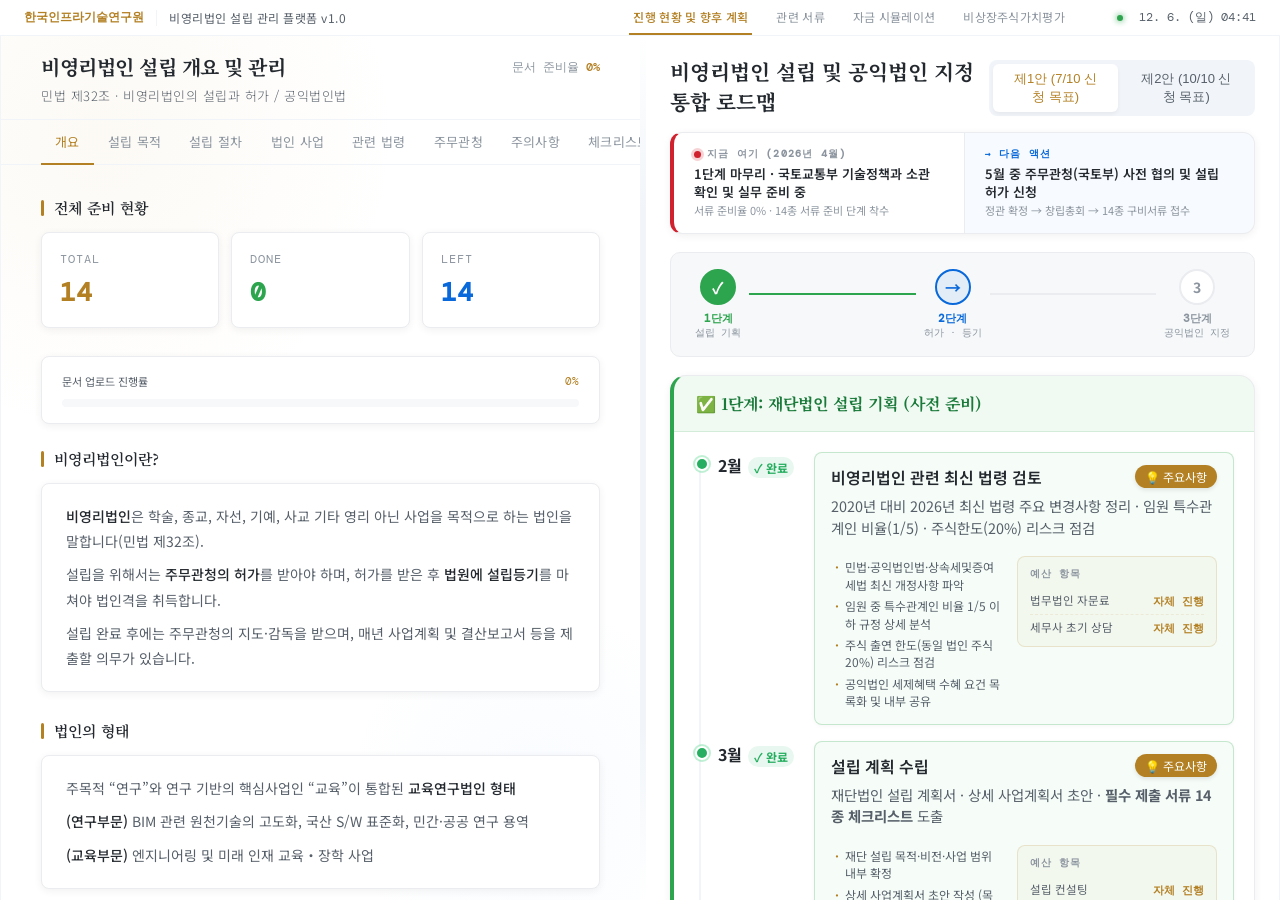
==== commit fa1b9011: "Add files via upload" ====
--- a/index.html
+++ b/index.html
@@ -1,1115 +1,2013 @@
-<!DOCTYPE html>
-<html lang="ko">
-
-<head>
-  <meta charset="UTF-8">
-  <meta name="viewport" content="width=device-width, initial-scale=1.0">
-  <title>비영리법인 설립 관리 시스템</title>
-  <link
-    href="https://fonts.googleapis.com/css2?family=Noto+Serif+KR:wght@300;400;600;700&family=Noto+Sans+KR:wght@300;400;500;700&family=DM+Mono:wght@400;500&display=swap"
-    rel="stylesheet">
-  <link rel="stylesheet" href="style.css">
-
-  <link rel="stylesheet" href="simulation.css">
-</head>
-
-<body>
-
-  <!-- 시스템 상단 바 -->
-  <div class="system-bar">
-    <div class="system-bar-left">
-      <span class="system-logo"><strong>한국인프라기술연구원</strong></span>
-      <div class="system-sep"></div>
-      <span class="system-title">비영리법인 설립 관리 플랫폼 v1.0</span>
-    </div>
-    <div class="system-bar-right">
-      <div class="system-tabs">
-        <div class="system-tab active" onclick="switchMonitorTab('upload', this)">서류 업로드</div>
-        <div class="system-tab" onclick="switchMonitorTab('schedule', this)">일정계획</div>
-        <div class="system-tab" onclick="switchMonitorTab('simulation', this)">자금 시뮬레이션</div>
-      </div>
-      <div class="status-dot"></div>
-      <span class="sys-time" id="sysTime"></span>
-    </div>
-  </div>
-
-  <!-- 듀얼 모니터 레이아웃 -->
-  <div class="dual-monitor">
-
-    <!-- ══════════════════════════
-       왼쪽 모니터: 정보 패널
-       ══════════════════════════ -->
-    <div class="left-monitor">
-      <div class="left-header">
-        <div class="left-header-top">
-          <div class="org-badge">비영리법인 설립</div>
-          <span class="progress-label">문서 준비율 <span>0%</span></span>
-        </div>
-        <div class="left-title">비영리법인 설립<br>개요 및 관리</div>
-        <div class="left-subtitle">민법 제32조 · 비영리법인의 설립과 허가 / 공익법인법</div>
-      </div>
-
-      <!-- 왼쪽 탭 -->
-      <div class="left-tabs">
-        <div class="left-tab active" onclick="switchLeftTab(this, 'overview')">개요</div>
-        <div class="left-tab" onclick="switchLeftTab(this, 'purpose')">설립 목적</div>
-        <div class="left-tab" onclick="switchLeftTab(this, 'procedure')">설립 절차</div>
-        <div class="left-tab" onclick="switchLeftTab(this, 'business')">법인 사업</div>
-        <div class="left-tab" onclick="switchLeftTab(this, 'law')">관련 법령</div>
-        <div class="left-tab" onclick="switchLeftTab(this, 'notice')">주의사항</div>
-        <div class="left-tab" onclick="switchLeftTab(this, 'checklist')">체크리스트</div>
-      </div>
-
-      <!-- 왼쪽 콘텐츠 -->
-      <div class="left-content">
-
-        <!-- 개요 패널 -->
-        <div class="panel active" id="panel-overview">
-          <div class="section-title">전체 준비 현황</div>
-          <div class="stat-grid">
-            <div class="stat-card">
-              <div class="stat-label">TOTAL</div>
-              <div class="stat-value gold">14</div>
-
-            </div>
-            <div class="stat-card">
-              <div class="stat-label">DONE</div>
-              <div class="stat-value green">0</div>
-
-            </div>
-            <div class="stat-card">
-              <div class="stat-label">LEFT</div>
-              <div class="stat-value blue">14</div>
-
-            </div>
-          </div>
-
-          <div class="progress-section">
-
-            <div class="progress-bar-wrap">
-              <div class="progress-bar-top">
-                <span class="progress-bar-label">문서 업로드 진행률</span>
-                <span class="progress-bar-pct">3 / 14</span>
-              </div>
-              <div class="progress-track">
-                <div class="progress-fill animate"></div>
-              </div>
-            </div>
-          </div>
-
-          <div class="section-title">비영리법인이란?</div>
-          <div class="info-block">
-            <p><strong>비영리법인</strong>은 학술, 종교, 자선, 기예, 사교 기타 영리 아닌 사업을 목적으로 하는 법인을 말합니다(민법 제32조).</p>
-            <p>설립을 위해서는 <strong>주무관청의 허가</strong>를 받아야 하며, 허가를 받은 후 <strong>법원에 설립등기</strong>를 마쳐야 법인격을 취득합니다.</p>
-            <p>설립 완료 후에는 주무관청의 지도·감독을 받으며, 매년 사업계획 및 결산보고서 등을 제출할 의무가 있습니다.</p>
-          </div>
-
-          <!-- [기획 요구사항] 법인의 형태 항목 이동 -->
-          <div class="section-title">법인의 형태</div>
-          <div class="info-block">
-            <p>주목적 “연구”와 연구 기반의 핵심사업인 “교육”이 통합된 <strong>교육연구법인 형태</strong></p>
-            <p><strong>(연구부문)</strong> BIM 관련 원천기술의 고도화, 국산 S/W 표준화, 민간·공공 연구 용역</p>
-            <p><strong>(교육부문)</strong> 엔지니어링 및 미래 인재 교육‧장학 사업</p>
-          </div>
-
-          <div class="section-title-sm">주무관청별 분류</div>
-          <div class="info-block">
-            <p><strong style="color:var(--accent-red);">⭐국토교통부</strong> — 건설정책·스마트건설·기술혁신 (담당 : 기술정책과 박선희 주무관)</p>
-            <p><strong>교육부</strong> — 학술·장학·교육 관련</p>
-            <p><strong>보건복지부</strong> — 사회복지·보건 관련</p>
-            <p><strong>문화체육관광부</strong> — 문화·예술·체육 관련</p>
-            <p><strong>환경부</strong> — 환경보전 관련</p>
-            <p><strong>행정안전부</strong> — 기타 일반 비영리</p>
-          </div>
-        </div>
-
-        <!-- 설립 목적 패널 -->
-        <div class="panel" id="panel-purpose">
-          <div class="section-title">설립 목적 및 비전</div>
-          <div class="info-block">
-            <p><strong>1</strong>. 건설사업 전 생애주기의 데이터와 업무를 연계하는 통합형 스마트 건설기술을 연구 개발하고 실용화하여 건설산업의 생산성과 안전성을 향상</p>
-            <p><strong>2</strong>. BIM, Digital Twin, DfMA, 지능형 엔지니어링 소프트웨어 등 디지털전환 핵심기술의 국산화와 현장 확산을 추진</p>
-            <p><strong>3</strong>. 스마트 건설 전 과정을 이해하는 실무형 전문 인력을 양성하고, 엔지니어링 분야의 디지털전환 적용 역량을 지원하여 산업 전반의 혁신 기반을 강화</p>
-          </div>
-
-
-          <div class="section-title-sm">목적 사업의 주요 요건</div>
-          <div class="info-block">
-            <p>① <strong>비영리성</strong> — 사업 목적이 영리 추구가 아닐 것</p>
-            <p>② <strong>공익성</strong> — 사회 전반에 이익이 될 것</p>
-            <p>③ <strong>지속성</strong> — 일시적이지 않고 지속적으로 사업 수행 가능할 것</p>
-            <p>④ <strong>실현 가능성</strong> — 인적·물적 기반이 충분할 것</p>
-          </div>
-
-          <div class="section-title-sm">정관에 포함해야 할 목적 관련 사항</div>
-          <div class="info-block">
-            <p>설립 목적 / 목적 사업의 종류와 범위 / 사업 수행 지역 및 대상 / 기대 효과 및 사회적 기여 방안 등</p>
-          </div>
-        </div>
-
-        <!-- 절차 패널 -->
-        <div class="panel" id="panel-procedure">
-          
-          <div class="section-title">비영리법인 설립 및 공익법인 지정 절차</div>
-
-          <!-- 1단계 -->
-          <div class="phase-title" style="display:flex; justify-content:space-between; align-items:center;">
-            <span>1단계: 재단법인 설립 단계</span>
-            <button onclick="toggleChecklist('stage1Checklist')" style="font-size: 0.85rem; padding: 4px 10px; background: rgba(212,168,83,0.1); border: 1px solid var(--accent-gold); color: var(--accent-gold); border-radius: 4px; cursor: pointer;">설립 서류 준비 현황</button>
-          </div>
-          <div class="procedure-steps">
-            <div class="proc-step">
-              <div class="proc-line"></div>
-              <div class="proc-num">1</div>
-              <div class="proc-body">
-                <div class="proc-title">(민법/공익법인법) 설립 허가 신청</div>
-                <div class="proc-desc">국토교통부를 주무관청으로 지정하고 담당부서와 사업 목적성 등을 사전 협의 후 설립 허가를 신청합니다.</div>
-              </div>
-            </div>
-            <div class="proc-step">
-              <div class="proc-line"></div>
-              <div class="proc-num">2</div>
-              <div class="proc-body">
-                <div class="proc-title">허가증 발급 및 법원 설립 등기</div>
-                <div class="proc-desc">국토부 허가증 발급 후 <strong>3주 이내 관할 법원 설립 등기를 완료</strong>해야 합니다. 이후 법인으로 출연재산을 이전하고
-                  주무관청에 최종 보고합니다.</div>
-              </div>
-            </div>
-          </div>
-
-          <!-- 1단계 체크리스트 -->
-          <div class="procedure-checklist-wrap" id="stage1Checklist" style="display: none;">
-            <!-- JS에서 동적 렌더링 -->
-          </div>
-
-          <!-- 2단계 -->
-          <div class="phase-title" style="display:flex; justify-content:space-between; align-items:center;">
-            <span>2단계: 공익법인 등 지정 단계</span>
-            <button onclick="toggleChecklist('stage2Checklist')" style="font-size: 0.85rem; padding: 4px 10px; background: rgba(212,168,83,0.1); border: 1px solid var(--accent-gold); color: var(--accent-gold); border-radius: 4px; cursor: pointer;">국세청 제출 서류 현황</button>
-          </div>
-          <div class="procedure-steps">
-            <div class="proc-step">
-              <div class="proc-line"></div>
-              <div class="proc-num">3</div>
-              <div class="proc-body">
-                <div class="proc-title">국세청 추천 신청 (관할 지방국세청)</div>
-                <div class="proc-desc">재단법인에서 국세청으로 <strong>매분기 첫 달 10일(1/10, 4/10, 7/10, 10/10)</strong>까지 지정 추천 신청서를
-                  제출합니다. (국세청 지정요건 충족 심사 진행)</div>
-              </div>
-            </div>
-            <div class="proc-step">
-              <div class="proc-line"></div>
-              <div class="proc-num">4</div>
-              <div class="proc-body">
-                <div class="proc-title">기획재정부 지정 및 고시</div>
-                <div class="proc-desc">국세청 추천 이후 기재부에서 최종 심사를 진행하며, <strong>매분기 마지막 날(3/31, 6/30, 9/30, 12/31)</strong>
-                  지정 결과를 고시합니다. (신규 3년, 재지정 6년)</div>
-              </div>
-            </div>
-          </div>
-
-          <!-- 2단계 체크리스트 -->
-          <div class="procedure-checklist-wrap" id="stage2Checklist" style="display: none;">
-            <!-- JS에서 동적 렌더링 -->
-          </div>
-
-          <!-- 3단계 -->
-          <div class="phase-title">3단계: 운영 단계 및 의무 이행</div>
-          <div class="procedure-steps">
-            <div class="proc-step">
-              <div class="proc-num">5</div>
-              <div class="proc-body">
-                <div class="proc-title">공익법인 의무사항 이행 및 보고</div>
-                <div class="proc-desc">운영 단계 진입 시 국세청(및 관할세무서)에 의무이행 내역을 정기 보고하며, 주무관청의 공익법인 의무 이행 감독을 받습니다.</div>
-                <div class="mini-info-box">
-                  <span style="color: var(--text-primary); font-weight:700;">📌 8대 핵심 운영 의무</span>
-                  <ul style="margin: 4px 0 10px 16px; padding: 0;">
-                    <li>장부의 작성 및 비치 (10년 보존) 및 전용계좌 사용 필수</li>
-                    <li>출연재산의 직접 공익목적 사용 / 주식 취득 및 보유 요건 준수</li>
-                    <li>공익법인 회계기준 엄격 적용</li>
-                    <li>특정기업 광고 및 자기내부거래(특수관계인 금전거래) 절대 금지</li>
-                    <li>특정계층에만 공익사업 혜택이 제공되지 않도록 할 것 등</li>
-                  </ul>
-                  <div style="border-top:1px dashed var(--border-primary); margin-top:10px; padding-top:10px;">
-                    <span style="color: var(--text-primary); font-weight:700;">💰 재산 유형별 공익사업목적 필수 사용 조건</span>
-                    <ul style="margin: 4px 0 0 16px; padding: 0;">
-                      <li><strong>출연재산:</strong> 3년 내 100% 사용</li>
-                      <li><strong>매각대금:</strong> 1년 내 30%, 2년 내 60%, 3년 내 90% 이상 사용</li>
-                      <li><strong>운용소득:</strong> 1년 내 80% 이상 사용</li>
-                    </ul>
-                  </div>
-                </div>
-              </div>
-            </div>
-          </div>
-
-        </div>
-
-        <!-- 관련 법령 패널 -->
-        <div class="panel" id="panel-law">
-          <div class="section-title">관련 법령</div>
-
-          <div class="law-ref">
-            <div class="law-ref-title">민법 제32조 (비영리법인의 설립과 허가)</div>
-            <div class="law-ref-desc">학술, 종교, 자선, 기예, 사교 기타 영리 아닌 사업을 목적으로 하는 사단 또는 재단은 주무관청의 허가를 얻어 이를 법인으로 할 수 있다.
-            </div>
-          </div>
-
-          <div class="law-ref">
-            <div class="law-ref-title">민법 제33조 (법인 설립의 등기)</div>
-            <div class="law-ref-desc">법인은 그 주된 사무소의 소재지에서 설립등기를 함으로써 성립한다.</div>
-          </div>
-
-          <div class="law-ref">
-            <div class="law-ref-title">비영리법인의 설립 및 감독에 관한 규칙</div>
-            <div class="law-ref-desc">주무관청별 비영리법인 설립허가 절차, 제출 서류, 심사 기준 및 감독에 관한 세부 사항을 규정.</div>
-          </div>
-
-          <div class="law-ref">
-            <div class="law-ref-title">법인세법 제1조</div>
-            <div class="law-ref-desc">비영리법인의 법인세 납세 의무 범위. 수익사업에 해당하는 소득에 대해서만 법인세 납부 의무 발생.</div>
-          </div>
-
-          <div class="law-ref">
-            <div class="law-ref-title">상속세 및 증여세법</div>
-            <div class="law-ref-desc">공익법인에 출연하는 재산에 대한 증여세 비과세 요건 및 의무사항 규정.</div>
-          </div>
-
-          <!-- [기획 요구사항] 비영리법인 RULE 항목 추가 -->
-          <div class="section-title" style="margin-top: 32px;">비영리법인 RULE</div>
-
-          <div class="law-ref">
-            <div class="law-ref-title">1. 5%, 10%, 20% Rule (주식 보유 한도)</div>
-            <div class="law-ref-desc">
-              <p style="margin-bottom: 8px;"><strong>상속세 및 증여세법상 주식 보유 한도 관련 규정 : 내국법인의 ‘발행주식총수’ 대비</strong></p>
-              <p style="margin-bottom: 12px; opacity: 0.8;">— 재단을 통한 특정 회사의 지배권 행사를 방지하는 게 주목적</p>
-              <ul style="list-style: none; padding-left: 0; display: flex; flex-direction: column; gap: 10px;">
-                <li><strong style="color: var(--accent-gold);">· 5% Rule (기본)</strong> — 공익법인이 동일한 내국법인의 의결권 있는 주식을 5%
-                  초과하여 출연받거나 취득하는 경우, 초과분에 대해 증여세를 부과하는 규칙</li>
-                <li><strong style="color: var(--accent-gold);">· 10% Rule (성실공익법인)</strong> — 운용소득의 80% 이상을 공익목적사업에 사용,
-                  특수관계인 이사 1/5 이내 등 투명성 요건 충족 시 한도를 10%까지 확대</li>
-                <li><strong style="color: var(--accent-gold);">· 20% Rule (의결권 제한)</strong> — 정관 내 ‘의결권 미행사’ 명시 시 한도를
-                  20%까지 확대 적용 (단, 자선‧장학‧사회복지 목적 법인에 한정)</li>
-              </ul>
-            </div>
-          </div>
-
-          <div class="law-ref">
-            <div class="law-ref-title">2. 30%, 50% Rule (자산 구성 비율)</div>
-            <div class="law-ref-desc">
-              <p style="margin-bottom: 8px;"><strong>재단 자산 중 주식이 차지하는 비율을 제한 : 재단 ‘총재산가액’ 대비</strong></p>
-              <p style="margin-bottom: 12px; opacity: 0.8;">— 현금 비율을 높여 재단의 안정적 운영을 도모하는 게 주목적</p>
-              <ul style="list-style: none; padding-left: 0; display: flex; flex-direction: column; gap: 10px;">
-                <li><strong style="color: var(--accent-gold);">· 30% Rule (기본)</strong> — 공익법인이 보유한 전체 총재산가액 중 특수관계의
-                  내국법인의 주식 가액이 차지하는 비율이 30%를 초과하지 않아야 한다는 규칙</li>
-                <li><strong style="color: var(--accent-gold);">· 50% Rule (완화)</strong> — 외부 회계감사, 전용 계좌 개설 및 사용, 결산서류
-                  공시 등 의무사항 이행 시 주식 보유 비중을 50%까지 확대 적용</li>
-              </ul>
-            </div>
-          </div>
-        </div>
-
-        <!-- 법인 사업 패널 -->
-        <div class="panel" id="panel-business">
-          <div class="section-title">목적사업</div>
-          <div class="info-block">
-            <p style="margin-bottom: 15px; line-height: 1.6;"><strong>목적사업</strong>은 설립목적을 달성하기 위한 사업으로 사회일반이 이익에 기여하는
-              공익사업이 주사업이며, 추상적⋅막연한 것이 아닌 구체적이고 실현 가능한 공식적인 사업을 명시합니다.</p>
-
-            
-
-            <div class="business-item">
-              <div class="business-item-title"><span class="business-num">①</span> 신기술⋅신공법을 개발하고, ICT 기술을 활용한 지능형 엔지니어링
-                S/W 연구 개발</div>
-              <div class="business-item-sub">＊ BIM설계를 위한 ENG. S/W개발</div>
-            </div>
-
-            <div class="business-item">
-              <div class="business-item-title"><span class="business-num">②</span> 실무화가 가능한 “제조형 건설업”으로 전환하기 위한 연구 개발
-              </div>
-              <div class="business-item-sub">＊ 프리캐스트 부재의 생산과 조립으로 DfMA(Design for Manufacture & Assembly) 구현</div>
-              <div class="business-item-sub">＊ 제작⋅조립⋅가설의 효율을 극대화하도록 설계기술 개선</div>
-            </div>
-
-            <div class="business-item">
-              <div class="business-item-title"><span class="business-num">③</span> Digital Transformation 실현을 위해 건설사업 전
-                과정(기획⋅설계⋅시공⋅유지관리)을 하나로 통합하는 건설기술 연구 개발</div>
-              <div class="business-item-sub">＊ Digital Twin을 통해 기획, 설계, 시공, 유지관리를 하나로 통합하는 기술개발</div>
-            </div>
-
-            <div class="business-item">
-              <div class="business-item-title"><span class="business-num">④</span> 제4차산업과 스마트건설기술 국산화를 위한 연구 개발</div>
-            </div>
-
-            <div class="business-item">
-              <div class="business-item-title"><span class="business-num">⑤</span> 국내외 인프라기술 분석 및 도입과 산업간 융·복합을 위한 연구 개발
-              </div>
-            </div>
-
-            <div class="business-item">
-              <div class="business-item-title"><span class="business-num">⑥</span> 스마트 건설기술 인증제 시행을 위한 운영기관 및 인증기관 업무 대행
-              </div>
-              <div class="business-item-sub">※ 국토교통부 승인사항</div>
-            </div>
-
-            <div class="business-item">
-              <div class="business-item-title"><span class="business-num">⑦</span> 건설기술자를 대상으로 스마트 건설기술 양성과 자질향상을 위한
-                교육⋅훈련</div>
-            </div>
-
-            <div class="business-item">
-              <div class="business-item-title"><span class="business-num">⑧</span> ENG. 관련 중소기업에 제4차 산업기술과 스마트건설 기술 육성에
-                대한 교육⋅훈련 지원</div>
-            </div>
-
-            <div class="business-item">
-              <div class="business-item-title"><span class="business-num">⑨</span> 대학⋅연구소⋅기업을 대상으로 스마트 건설기술 교육⋅훈련</div>
-            </div>
-
-            <div class="business-item">
-              <div class="business-item-title"><span class="business-num">⑩</span> 스마트 건설기술 활성화를 위한 홍보 및 교육 활동</div>
-            </div>
-
-            <div class="business-item">
-              <div class="business-item-title"><span class="business-num">⑪</span> 기타 ENG. 기술 향상과 관련한 교육사업 전반</div>
-            </div>
-
-            <div class="info-block"
-              style="margin-top: 15px; background: rgba(212,168,83,0.05); border: 1px solid rgba(212,168,83,0.2);">
-              <p>※ <strong>①～⑪</strong>까지의 사업과 관련하여 국가 또는 지방자치단체, 공공기관 등이 위탁하는 사업을 포함합니다.</p>
-            </div>
-          </div>
-
-          <div class="section-title">수익사업</div>
-          <div class="info-block">
-            <p style="margin-bottom: 15px; line-height: 1.6;"><strong>수익사업</strong>은 “법인세법 제3조 3항 및 동법 시행령” 제2조 1항에서
-              규정하는 사업 중 수입이 발생하는 사업으로, 법인의 설립목적에 반하지 아니하는 정도의 것으로 목적사업 경비충당에 필요한 범위 내에서 최소한의 사업으로 구성합니다.</p>
-
-            <div class="business-item">
-              <div class="business-item-title"><span class="business-num">①</span> 연구 성과물(S/W 및 도서 등)에 대한 판매 사업</div>
-            </div>
-            <div class="business-item">
-              <div class="business-item-title"><span class="business-num">②</span> 민간부문에서 발주하는 설계 및 시공과 관련된 용역 및 컨설팅
-              </div>
-            </div>
-            <div class="business-item">
-              <div class="business-item-title"><span class="business-num">③</span> 정부 및 지방자치단체 또는 공공부문에서 발주하는 ENG. 사업과
-                관련된 설계용역</div>
-            </div>
-            <div class="business-item">
-              <div class="business-item-title"><span class="business-num">④</span> 정부 또는 공공부문에서 발주하는 제4차산업과 관련된 국가R&D 사업
-                또는 용역</div>
-            </div>
-            <div class="business-item">
-              <div class="business-item-title"><span class="business-num">⑤</span> 기타 스마트 건설기술 전반에 대한 용역 및 컨설팅</div>
-            </div>
-            <div class="business-item">
-              <div class="business-item-title"><span class="business-num">⑥</span> 제4차산업과 스마트 건설기술 활성화와 도입⋅확대를 위한 건설기술인
-                교육⋅훈련 사업</div>
-            </div>
-            <div class="business-item">
-              <div class="business-item-title"><span class="business-num">⑦</span> 그 외 목적사업을 수행하는데 필요한 경비조달을 위해 그 본질에
-                반하지 아니하는 범위 안에서 이사회의 승인을 받은 수익사업</div>
-            </div>
-          </div>
-        </div>
-
-        <!-- 주의사항 패널 -->
-        <div class="panel" id="panel-notice">
-          <div class="section-title">주의사항</div>
-
-          <div class="notice-box">
-            <div class="notice-box-title">⚠ 서류 불비 시 반려</div>
-            <div class="notice-box-desc">제출 서류 중 하나라도 누락되거나 기재 사항이 불충분한 경우 허가 신청 자체가 반려될 수 있습니다. 제출 전 체크리스트를 반드시 확인하세요.
-            </div>
-          </div>
-
-          <div class="notice-box">
-            <div class="notice-box-title">⚠ 서명·날인 필수</div>
-            <div class="notice-box-desc">모든 문서는 대표자 또는 관련 임원의 실제 서명 및 법인인감 날인이 필요합니다. 전자서명 허용 여부는 관청마다 상이합니다.</div>
-          </div>
-
-          <div class="notice-box">
-            <div class="notice-box-title">⚠ 재산 출연의 실질성</div>
-            <div class="notice-box-desc">기본재산은 실제로 법인에 이전된 것임을 증명해야 합니다. 통장 잔액 등 증빙 서류의 날짜와 금액이 정확해야 합니다.</div>
-          </div>
-
-          <div class="notice-box">
-            <div class="notice-box-title">⚠ 임원 결격 사유 확인</div>
-            <div class="notice-box-desc">이사, 감사 등 임원 예정자는 피성년후견인, 피한정후견인, 파산자, 금고 이상의 형 집행 종료 후 3년 미경과자 등 결격 사유가 없어야
-              합니다.</div>
-          </div>
-
-          <div class="notice-box">
-            <div class="notice-box-title">⚠ 유사 법인명 사전 확인</div>
-            <div class="notice-box-desc">이미 등기된 법인과 동일하거나 유사한 명칭 사용은 금지됩니다. 법원 법인등기 시스템에서 사전 검색 후 명칭을 확정하세요.</div>
-          </div>
-        </div>
-
-        <!-- 체크리스트 패널 -->
-        <div class="panel" id="panel-checklist">
-          <div class="section-title">체크리스트 및 실무 자료</div>
-          <div class="info-block">
-            <p>설립 허가 준비를 위한 <strong>핵심 체크리스트 및 실무 서식</strong> 자료입니다.</p>
-            <p>아래에서 상세 내용을 확인하거나 외부 브라우저에서 열람하여 다운로드하실 수 있습니다.</p>
-            <div style="margin-top: 15px; display: flex; gap: 10px;">
-              <a href="https://drive.google.com/file/d/1JJKYzo2Ne78njvFrRnxZyvBbE8pkCJSI/view?usp=sharing"
-                target="_blank" class="nav-btn primary"
-                style="text-decoration: none; display: inline-flex; align-items: center; gap: 8px; padding: 10px 20px;">
-                <span>📄 외부 브라우저에서 열기 / 다운로드</span>
-              </a>
-            </div>
-          </div>
-
-          <div
-            style="width: 100%; height: 750px; border: 1px solid var(--border-primary); border-radius: 8px; overflow: hidden; background: #fff; position: relative;">
-            <iframe src="https://drive.google.com/file/d/1JJKYzo2Ne78njvFrRnxZyvBbE8pkCJSI/preview"
-              style="width: 100%; height: 100%; border: none;" allow="autoplay"></iframe>
-            <div
-              style="position: absolute; top: 10px; right: 10px; font-size: 11px; color: var(--text-muted); background: rgba(255,255,255,0.8); padding: 2px 6px; border-radius: 4px;">
-              Google Drive PDF Viewer
-            </div>
-          </div>
-        </div>
-
-      </div>
-    </div>
-
-    <!-- 모니터 경계선 -->
-    <div class="monitor-divider"></div>
-
-    <!-- ══════════════════════════
-       오른쪽 모니터: 문서 업로드
-       ══════════════════════════ -->
-    <div class="right-monitor">
-      <!-- 패널 1: 서류 업로드 (기본) -->
-      <div class="monitor-panel active" id="monitor-upload">
-        <div class="right-header">
-          <div class="right-header-top">
-            <div class="right-title">서류 업로드</div>
-            <div class="doc-counter">완료 <span id="uploadCount">3</span> / 14</div>
-          </div>
-
-          <!-- 14개 문서 탭 -->
-          <div class="doc-tabs-container">
-            <div class="doc-tabs" id="docTabs">
-              <!-- JS로 생성 -->
-            </div>
-          </div>
-        </div>
-
-        <!-- 문서 내용 -->
-        <div class="doc-content" id="docContent">
-          <!-- JS로 생성 -->
-        </div>
-
-        <!-- 서류 검증 슬라이드인 패널 -->
-        <div class="validation-panel" id="validationPanel">
-          <!-- JS에서 동적 렌더링 -->
-        </div>
-
-        <input type="file" id="fileInput" accept=".pdf,.jpg,.jpeg,.png,.doc,.docx" onchange="handleFileSelect(event)">
-
-        <div class="footer-nav">
-          <button class="nav-btn" id="prevBtn" onclick="navigate(-1)">← 이전</button>
-          <button class="nav-btn primary" id="nextBtn" onclick="navigate(1)">다음 →</button>
-        </div>
-      </div>
-
-      <!-- 패널 2: 일정계획 -->
-      <div class="monitor-panel" id="monitor-schedule">
-        <div class="schedule-container">
-          <div class="schedule-header">
-            <div class="schedule-main-title">비영리법인 설립 및 공익법인 지정 일정표</div>
-            <div class="plan-tabs">
-              <button class="plan-tab active" onclick="switchSchedulePlan('710')">제1안 (7/10 신청)</button>
-              <button class="plan-tab" onclick="switchSchedulePlan('1010')">제2안 (10/10 신청)</button>
-            </div>
-          </div>
-
-          <!-- 제1안: 7/10 신청 기준 컨텐츠 -->
-          <div class="schedule-plan-content active" id="schedule-plan-710">
-            <table class="schedule-table">
-              <thead>
-                <tr>
-                  <th width="15%">단계</th>
-                  <th width="20%">예정 기간</th>
-                  <th width="35%">업무 및 절차</th>
-                  <th width="30%">관련 근거 및 비고</th>
-                </tr>
-              </thead>
-              <tbody>
-                <tr>
-                  <td rowspan="4" class="stage-1" style="text-align:center;">재단법인<br>설립단계</td>
-                  <td>5월 중</td>
-                  <td>주무관청(국토부) 사전 협의</td>
-                  <td class="note-text">사업 목적성 등 담당 부서 사전 협의 필수</td>
-                </tr>
-                <tr>
-                  <td>5월 말 ~ 6월 초</td>
-                  <td>비영리법인 설립 허가 신청</td>
-                  <td class="note-text">국토부 비영리법인 설립 및 감독 규칙 준수</td>
-                </tr>
-                <tr>
-                  <td>6월 중순</td>
-                  <td>국토교통부 설립 허가 승인</td>
-                  <td class="note-text">불허 시 보완 및 재신청 필요</td>
-                </tr>
-                <tr>
-                  <td>6월 말 (완료)</td>
-                  <td>법인 설립 등기 및 출연재산 이전</td>
-                  <td class="note-text">허가증 발급 후 3주 이내 완료 필수</td>
-                </tr>
-
-                <tr>
-                  <td rowspan="3" class="stage-2" style="text-align:center;">공익법인<br>지정단계</td>
-                  <td>07/01 ~ 07/09</td>
-                  <td>신청 서류 준비 및 검토</td>
-                  <td class="note-text">국세청 홈페이지 구비서류 확인</td>
-                </tr>
-                <tr>
-                  <td class="highlight-red">7월 10일</td>
-                  <td class="highlight-red">공익법인등 추천 신청 (마감)</td>
-                  <td class="note-text">관할 지방국세청 제출 (매 분기 첫달 10일)</td>
-                </tr>
-                <tr>
-                  <td>9/30</td>
-                  <td>최종 지정 및 고시</td>
-                  <td class="note-text">재정경제부 최종 심사 후 관보 고시</td>
-                </tr>
-
-                <tr>
-                  <td rowspan="3" class="stage-3" style="text-align:center;">운영 및<br>의무이행</td>
-                  <td>지정 이후 상시</td>
-                  <td>의무사항 이행 및 장부 작성</td>
-                  <td class="note-text">장부 10년 보존, 전용계좌 사용 필수</td>
-                </tr>
-                <tr>
-                  <td>지정 후 1~3년</td>
-                  <td>출연재산 등 공익목적 사용</td>
-                  <td class="note-text">출연재산(3년내 100%), 운용소득(1년내 80%)</td>
-                </tr>
-                <tr>
-                  <td>매 회계연도</td>
-                  <td>의무이행 보고 및 감독</td>
-                  <td class="note-text">국세청 보고 및 주무관청 이행 감독</td>
-                </tr>
-              </tbody>
-            </table>
-
-            <div class="checklist-result-box">
-              <strong>💡 핵심 체크리스트 (7/10 신청용)</strong>
-              <ul>
-                <li>7월 10일 신청을 위해서는 6월 말까지 <b>법인 설립 등기</b>가 완료되어 등록번호가 나와야 합니다.</li>
-                <li>신규 지정 시 효력은 <b>3년</b>간 유지됩니다.</li>
-                <li>주식 보유 시 상증법에 따른 보유 비율(5%, 10%, 20% 등) 요건을 사전 검토해야 합니다.</li>
-              </ul>
-            </div>
-          </div>
-
-          <!-- 제2안: 10/10 신청 기준 컨텐츠 -->
-          <div class="schedule-plan-content" id="schedule-plan-1010">
-            <table class="schedule-table">
-              <thead>
-                <tr>
-                  <th width="15%">단계</th>
-                  <th width="20%">예정 기간</th>
-                  <th width="35%">업무 및 절차</th>
-                  <th width="30%">관련 근거 및 비고</th>
-                </tr>
-              </thead>
-              <tbody>
-                <tr>
-                  <td rowspan="4" class="stage-1" style="text-align:center;">재단법인<br>설립단계</td>
-                  <td>8월 중</td>
-                  <td>주무관청(국토부) 사전 협의</td>
-                  <td class="note-text">사업 목적성 등 담당 부서 사전 협의 필수</td>
-                </tr>
-                <tr>
-                  <td>8월 말 ~ 9월 초</td>
-                  <td>비영리법인 설립 허가 신청</td>
-                  <td class="note-text">국토부 비영리법인 설립 및 감독 규칙 준수</td>
-                </tr>
-                <tr>
-                  <td>9월 중순</td>
-                  <td>국토교통부 설립 허가 승인</td>
-                  <td class="note-text">불허 시 보완 및 재신청 필요</td>
-                </tr>
-                <tr>
-                  <td>9월 말 (완료)</td>
-                  <td>법인 설립 등기 및 출연재산 이전</td>
-                  <td class="note-text">허가증 발급 후 3주 이내 완료 필수</td>
-                </tr>
-
-                <tr>
-                  <td rowspan="3" class="stage-2" style="text-align:center;">공익법인<br>지정단계</td>
-                  <td>10/01 ~ 10/09</td>
-                  <td>신청 서류 준비 및 검토</td>
-                  <td class="note-text">국세청 홈페이지 구비서류 확인</td>
-                </tr>
-                <tr>
-                  <td class="highlight-red">10월 10일</td>
-                  <td class="highlight-red">공익법인등 추천 신청 (마감)</td>
-                  <td class="note-text">관할 지방국세청 제출 (매 분기 첫달 10일)</td>
-                </tr>
-                <tr>
-                  <td>12/31</td>
-                  <td>최종 지정 및 고시</td>
-                  <td class="note-text">재정경제부 최종 심사 후 관보 고시</td>
-                </tr>
-
-                <tr>
-                  <td rowspan="3" class="stage-3" style="text-align:center;">운영 및<br>의무이행</td>
-                  <td>지정 이후 상시</td>
-                  <td>의무사항 이행 및 장부 작성</td>
-                  <td class="note-text">장부 10년 보존, 전용계좌 사용 필수</td>
-                </tr>
-                <tr>
-                  <td>지정 후 1~3년</td>
-                  <td>출연재산 등 공익목적 사용</td>
-                  <td class="note-text">출연재산(3년내 100%), 운용소득(1년내 80%)</td>
-                </tr>
-                <tr>
-                  <td>매 회계연도</td>
-                  <td>의무이행 보고 및 감독</td>
-                  <td class="note-text">국세청 보고 및 주무관청 이행 감독</td>
-                </tr>
-              </tbody>
-            </table>
-
-            <div class="checklist-result-box">
-              <strong>💡 핵심 체크리스트 (10/10 신청용)</strong>
-              <ul>
-                <li>10월 10일 신청을 위해서는 9월 말까지 <b>법인 설립 등기</b>가 완료되어 등록번호가 나와야 합니다.</li>
-                <li>신규 지정 시 효력은 <b>3년</b>간 유지됩니다.</li>
-                <li>주식 보유 시 상증법에 따른 보유 비율(5%, 10%, 20% 등) 요건을 사전 검토해야 합니다.</li>
-              </ul>
-            </div>
-          </div>
-
-        </div>
-      </div>
-
-      <div class="monitor-panel" id="monitor-simulation">
-<div class="container">
-    <div class="law-links">
-        <a href="https://www.law.go.kr/법령/공익법인의설립ㆍ운영에관한법률" target="_blank">1. 공익법인의 설립·운영에 관한 법률</a>
-        <a href="https://www.law.go.kr/법령/상속세및증여세법" target="_blank">2. 상속세 및 증여세법</a>
-        <a href="https://www.nts.go.kr/nts/cm/cntnts/cntntsView.do?mi=2388&cntntsId=7751" target="_blank">3. 국세청 공익법인 안내</a>
-    </div>
-
-    <!-- 시나리오 저장 관리 -->
-    <div class="scenario-panel">
-        <span style="font-size: 0.9rem; font-weight: bold; color: var(--primary);">💾 시나리오 관리:</span>
-        <button class="scenario-btn" onclick="loadScenario(1)" id="btn_sc1">시나리오 1</button>
-        <button class="scenario-btn" onclick="loadScenario(2)" id="btn_sc2">시나리오 2</button>
-        <button class="scenario-btn" onclick="loadScenario(3)" id="btn_sc3">시나리오 3</button>
-        <button class="scenario-btn" onclick="loadScenario(4)" id="btn_sc4">시나리오 4</button>
-        <button class="scenario-btn" onclick="loadScenario(5)" id="btn_sc5">시나리오 5</button>
-        <div style="border-left: 1px solid var(--border); height: 20px; margin: 0 5px;"></div>
-        <select id="saveSlot" style="background: var(--bg-dark); color: var(--text-main); border: 1px solid var(--border); padding: 5px; border-radius: 4px;">
-            <option value="1">시나리오 1</option><option value="2">시나리오 2</option><option value="3">시나리오 3</option><option value="4">시나리오 4</option><option value="5">시나리오 5</option>
-        </select>
-        <button class="save-action-btn" onclick="saveCurrent()">현재 시나리오 저장</button>
-        <button class="scenario-btn" onclick="clearAllData()" style="color: var(--danger); border-color: var(--danger);">전체 시나리오 삭제</button>
-    </div>
-
-    <header>
-        <h1>한맥가족 교육재단법인 설립·운영 세무 시뮬레이터</h1>
-        <p>재단설립 기획 및 사전 점검용(2026.02.10. 버전)</p>
-    </header>
-
-    <div class="action-bar">
-        <button class="add-btn" onclick="addNewCompany()">+ 출연자(출연기업) 추가</button>
-        <button class="scenario-btn" onclick="resetAllInputs()" style="color: var(--warning); border-color: var(--warning); font-weight: bold;">입력 내용 전체 지우기</button>
-    </div>
-
-    <!-- 동적 생성될 카드 컨테이너 -->
-    <div id="companyContainer" class="grid"></div>
-
-    <div class="summary-panel">
-        <h2 style="margin-bottom:25px; font-size:1.4rem">1. 재단 총 자산 및 출연 구성</h2>
-        <div class="equation-row">
-            <div class="summary-box"><div class="val-stack"><span class="val-label">주식 자산가액</span><span class="val-num" id="resTotalStock">0원</span></div></div>
-            <div class="operator">+</div>
-            <div class="summary-box"><div class="val-stack"><span class="val-label">현금 자산가액</span><span class="val-num" id="resTotalCash">0원</span></div></div>
-            <div class="operator">=</div>
-            <div class="summary-box result"><div class="val-stack"><span class="val-label">총 자산 합계</span><span class="val-num" style="color:#fff" id="resTotal">0원</span></div></div>
-            <div class="operator" style="color:var(--border); margin:0 10px">|</div>
-            <div class="summary-box ratio"><div class="val-stack"><span class="val-label">계열주식/총자산 비율</span><span class="val-num" style="color:var(--accent)" id="resAffRatio">0%</span><div class="progress-bar"><div class="fill" id="barAff" style="width:0%"></div></div></div></div>
-        </div>
-        <div class="table-container"><table><thead><tr><th>출연사</th><th>지분율</th><th>지분한도(10%)</th><th>자산대비(30%)</th><th>출연가액</th><th>예상 증여세</th></tr></thead><tbody id="analysisBody"></tbody></table></div>
-    </div>
-
-    <div class="sub-grid">
-        <!-- 2. 운영 안정성 점검 -->
-        <div class="card status-card">
-            <h3 style="margin-bottom:15px; font-size:1.1rem">2. 운영 안정성 점검 (현금)</h3>
-            <div class="input-group"><label>1년 예상 운영·사업비(원)</label><input type="text" class="num-input" id="annualBudget" value="0" oninput="hInput(this)"></div>
-            <div id="cashStability" style="padding:15px; border-radius:8px;"></div>
-        </div>
-
-        <!-- 2-1. 의무이행사항 (별도 상자) -->
-        <div class="card status-card">
-            <h3 style="margin-bottom:10px; font-size:1.0rem; color:var(--primary)">2-1. 운영 시 의무이행사항 (사후관리)</h3>
-            <div class="compliance-grid">
-                <div class="compliance-col">
-                    <h4>제출해야 하는 문서</h4>
-                    <label class="check-item" title="제재: 자산총액의 0.5% 가산세 (상증법 §50의3)">
-                        <input type="checkbox" id="chkDoc1">
-                        <span>결산서류 등 공시
-                            <small style="display:block; font-size:0.75rem; opacity:0.7; margin-top:2px;">매 회계연도 결산 후 공시 (연 1회)</small>
-                        </span>
-                    </label>
-                    <label class="check-item" title="제재: 미제출 가액의 1% 가산세 (상증법 §78)">
-                        <input type="checkbox" id="chkDoc2">
-                        <span>출연재산 보고서 제출
-                            <small style="display:block; font-size:0.75rem; opacity:0.7; margin-top:2px;">출연받은 날부터 3개월 이내 (상증법 §48⑤)</small>
-                        </span>
-                    </label>
-                    <label class="check-item" title="제재: 0.07% 가산세 (상증법 §78)">
-                        <input type="checkbox" id="chkDoc3">
-                        <span>외부전문가 세무확인서 제출
-                            <small style="display:block; font-size:0.75rem; opacity:0.7; margin-top:2px;">공인회계사·세무사 등 확인 후 제출 (연 1회)</small>
-                        </span>
-                    </label>
-                    <label class="check-item" title="제재: 주식가액의 0.5% 가산세 (상증법 §78)">
-                        <input type="checkbox" id="chkDoc4">
-                        <span>주식보유 명세서 제출
-                            <small style="display:block; font-size:0.75rem; opacity:0.7; margin-top:2px;">보유 주식 현황을 국세청에 연 1회 제출</small>
-                        </span>
-                    </label>
-                </div>
-                <div class="compliance-col">
-                    <h4>이행해야 하는 의무</h4>
-                    <label class="check-item" title="제재: 미사용 금액에 증여세 부과 (상증법 §48①1호)">
-                        <input type="checkbox" id="chkObl1">
-                        <span>출연재산 3년 내 직접 공익사업 사용
-                            <small style="display:block; font-size:0.75rem; opacity:0.7; margin-top:2px;">
-                                주식(기본재산): 장기 보유하되, 배당 등 운용소득의 80%를 공익사업에 사용.<br>
-                                현금(보통재산): 3년 내 직접 공익목적사업에 사용. 미이행 시 증여세 부과.
-                            </small>
-                        </span>
-                    </label>
-                    <label class="check-item" title="제재: 미달액의 10% 가산세 (상증법 §48②2호)">
-                        <input type="checkbox" id="chkObl2">
-                        <span>운용소득의 80% 이상 공익사업 사용
-                            <small style="display:block; font-size:0.75rem; opacity:0.7; margin-top:2px;">
-                                운용소득 = 주식 배당금 + 현금 이자 등 출연재산 운용으로 발생한 소득.<br>
-                                매년 이 소득의 80% 이상을 목적사업에 지출해야 함.
-                            </small>
-                        </span>
-                    </label>
-                    <label class="check-item" title="제재: 위반 이사 관련 지출액에 가산세 (상증법 §78)">
-                        <input type="checkbox" id="chkObl3">
-                        <span>이사 정수(1/5) 기준 준수
-                            <small style="display:block; font-size:0.75rem; opacity:0.7; margin-top:2px;">특수관계인(대주주 가족 등) 이사가 전체 이사의 1/5 초과 금지.</small>
-                        </span>
-                    </label>
-                    <label class="check-item" title="제재: 미사용액의 0.5% 가산세 (상증법 §78)">
-                        <input type="checkbox" id="chkObl4">
-                        <span>전용계좌 개설 및 사용
-                            <small style="display:block; font-size:0.75rem; opacity:0.7; margin-top:2px;">공익사업 관련 모든 수입·지출을 전용계좌로만 처리해야 함.</small>
-                        </span>
-                    </label>
-                </div>
-            </div>
-        </div>
-
-                <div class="card status-card" style="border-top-color: var(--accent); grid-column: 1 / -1;">
-            <div style="display:flex; justify-content:space-between; align-items:center; margin-bottom:15px;">
-                <h3 style="font-size:1.1rem; color:var(--accent)">2-2. 3개년 의무이행 목표 및 지출 시뮬레이터</h3>
-                <div style="font-size:0.85rem; color:var(--text-sub)">현금 100% 소진 / 매년 운용소득 80% 이상 / 매각대금 3년 90% 이상</div>
-            </div>
-            
-            <div class="total-box" style="background:rgba(255,255,255,0.05); padding:15px; border-radius:10px; text-align:center; margin-bottom:20px; border: 1px solid var(--danger);">
-                <div class="total-label" style="font-weight:bold;">3년간 누적 예상 가산세(증여세) 합계</div>
-                <div class="total-val tax-val" style="font-size:1.8rem" id="resTotalTax">0원</div>
-            </div>
-
-            <!-- 운용소득 입력 모드 토글 -->
-            <div class="income-mode-bar">
-                <span style="font-weight:600; margin-right:4px;">운용소득 입력 방식:</span>
-                <label><input type="radio" name="incomeMode" value="direct" checked onchange="update()"> 직접 금액 입력</label>
-                <label><input type="radio" name="incomeMode" value="rate" onchange="update()"> 수익률(%) 입력 (주식·현금 각각)</label>
-            </div>
-
-            <div class="year-grid" style="display:grid; grid-template-columns: repeat(3, 1fr); gap:15px;">
-                <!-- Year 1 -->
-                <div class="year-card" style="background:#f6f8fa; border:1px solid var(--border); border-radius:8px; padding:15px;">
-                    <h4 style="text-align:center; margin-bottom:15px; color:var(--primary); font-size:1.0rem; border-bottom:1px solid var(--border); padding-bottom:10px;">1년차 (설립 익년)</h4>
-
-                    <!-- 직접 금액 입력 -->
-                    <div id="y1_direct_area" class="input-group"><label>당해연도 운용소득 (배당, 이자 등)</label><input type="text" class="num-input sim-op" id="y1_op" value="0" oninput="hInput(this)"></div>
-
-                    <!-- 수익률 입력 -->
-                    <div id="y1_rate_area" style="display:none; margin-bottom:10px;">
-                        <div style="font-size:0.8rem; color:var(--text-sub); margin-bottom:6px;">수익률로 운용소득 계산</div>
-                        <div class="rate-row">
-                            <label>주식 수익률</label>
-                            <input type="number" class="rate-input" id="y1_rate_stock" value="0" min="0" max="100" step="0.1" oninput="update()">
-                            <span>%</span>
-                            <label>현금 수익률</label>
-                            <input type="number" class="rate-input" id="y1_rate_cash" value="0" min="0" max="100" step="0.1" oninput="update()">
-                            <span>%</span>
-                        </div>
-                        <div style="margin-top:6px; font-size:0.8rem; color:var(--text-sub);">계산된 운용소득: <span class="rate-calc-result" id="y1_op_calc">0원</span></div>
-                    </div>
-
-                    <div class="input-group"><label>당해연도 재산 매각대금</label><input type="text" class="num-input sim-sale" id="y1_sale" value="0" oninput="hInput(this)"></div>
-                    <div style="margin: 12px 0; border: 1px dashed var(--accent); padding: 10px; border-radius: 6px; background: #fff;">
-                        <div style="display:flex; justify-content:space-between; align-items:center; margin-bottom:5px;">
-                            <div style="font-size:0.8rem; color:var(--text-sub);">💡 적합성 판단 최소 의무지출액</div>
-                            <div class="breakdown-wrap">
-                                <span class="breakdown-icon">ℹ</span>
-                                <div class="breakdown-tooltip" id="y1_tooltip">
-                                    <div class="tt-row"><span id="y1_tt_base_lbl">① 총자산 비율 기준</span><span id="y1_tt_base">0원</span></div>
-                                    <div class="tt-row"><span>② 운용소득 80% 기준</span><span id="y1_tt_op">0원</span></div>
-                                    <div class="tt-row"><span>③ 매각대금 30% 기준</span><span id="y1_tt_sale">0원</span></div>
-                                    <div class="tt-note">세 기준 중 최대값 — 최대값 충족 시 나머지 자동 충족</div>
-                                </div>
-                            </div>
-                        </div>
-                        <div style="font-size:1.1rem; font-weight:bold; color:var(--accent); text-align:right;" id="y1_min_req">0원</div>
-                    </div>
-
-                    <!-- 지출 분리 입력 -->
-                    <div style="font-weight:bold; color:var(--text-main); font-size:0.85rem; margin-bottom:6px;">당해연도 목적사업 지출액</div>
-                    <div class="spend-split-group">
-                        <div class="input-group" style="margin-bottom:4px;"><label>① 순수 목적사업 집행 지출액(장학금, 연구비, 운영비 등 실제 지출비용)</label><input type="text" class="num-input" id="y1_spend_pure" value="0" oninput="hInput(this)"></div>
-                        <div class="input-group" style="margin-bottom:4px;"><label>② 공익목적 투자 지출액(수익사업 투자를 포함한 목적사업비용)</label><input type="text" class="num-input" id="y1_spend_invest" value="0" oninput="hInput(this)"></div>
-                        <div class="spend-total-row"><span>의무이행 인정액 (합계)</span><span class="spend-total-val" id="y1_spend_total">0원</span></div>
-                    </div>
-
-                    <div class="penalty-result-box" style="display:flex; justify-content:space-between; align-items:center; margin-top:10px; padding:10px; background:#fff; border-radius:6px; border:1px solid var(--border);">
-                        <span id="y1_badge" class="badge pass" style="padding: 4px 8px;">적합</span>
-                        <div style="text-align:right;">
-                            <div style="display:flex; align-items:center; justify-content:flex-end; gap:4px; font-size:0.75rem; color:var(--text-sub);">
-                                예상 가산세
-                                <div class="breakdown-wrap">
-                                    <span class="breakdown-icon">ℹ</span>
-                                    <div class="breakdown-tooltip" id="y1_tax_tooltip">
-                                        <div class="tt-row"><span>최소 의무지출액</span><span id="y1_tx_req">0원</span></div>
-                                        <div class="tt-row"><span>실제 지출액(합계)</span><span id="y1_tx_spend">0원</span></div>
-                                        <div class="tt-row"><span>미달액</span><span id="y1_tx_sh" class="tt-max">0원</span></div>
-                                        <div class="tt-row"><span>적용 가산세율</span><span id="y1_tx_rate">-</span></div>
-                                        <div class="tt-note">미달액 × 가산세율 = 예상 가산세</div>
-                                    </div>
-                                </div>
-                            </div>
-                            <div id="y1_tax" style="color:var(--danger); font-size:1.1rem; font-weight:700;">0원</div>
-                            <!-- 운용소득 미달 시: 가산세+증여세 동시 부과 (상증법 §48②+§78) -->
-                            <div id="y1_op_gift_section" style="display:none; margin-top:6px; padding-top:6px; border-top:1px dashed #d0d7de;">
-                                <div style="display:flex; align-items:center; justify-content:flex-end; gap:4px; font-size:0.75rem; color:var(--text-sub);">
-                                    운용소득 미달 증여세 <span style="color:#cf222e; font-size:0.68rem; font-weight:700;">(가산세와 동시 부과)</span>
-                                    <div class="breakdown-wrap">
-                                        <span class="breakdown-icon">ℹ</span>
-                                        <div class="breakdown-tooltip" id="y1_gift_tooltip">
-                                            <div class="tt-row" style="color:#f59e0b; font-size:10px; margin-bottom:4px;"><span>상증법 §48② — 가산세(§78)와 별개로 동시 부과</span></div>
-                                            <div class="tt-row"><span>과세표준 (미달액)</span><span id="y1_gt_base">0원</span></div>
-                                            <div class="tt-row"><span>적용 세율</span><span id="y1_gt_rate">-</span></div>
-                                            <div class="tt-row"><span>누진공제액</span><span id="y1_gt_deduct">-</span></div>
-                                            <div class="tt-row" style="border-top:1px dashed rgba(255,255,255,0.2); margin-top:4px;"><span style="font-weight:700;">산출 증여세</span><span id="y1_gt_result" class="tt-max">0원</span></div>
-                                            <div id="y1_gt_formula" class="tt-note">-</div>
-                                        </div>
-                                    </div>
-                                </div>
-                                <div id="y1_gift_tax" style="color:var(--danger); font-size:1.0rem; font-weight:700;">0원</div>
-                            </div>
-                            <div id="y1_cash_warning" style="display:none; margin-top:6px; padding:6px 8px; background:#fff3cd; border:1px solid #f59e0b; border-radius:4px; font-size:0.75rem; color:#92400e;">
-                                ⚠ 미지출액은 3년차 현금 소진 의무에 누적 — 3년차 미이행 시 출연현금 전액에 증여세(누진)
-                            </div>
-                        </div>
-                    </div>
-                </div>
-
-                <!-- Year 2 -->
-                <div class="year-card" style="background:#f6f8fa; border:1px solid var(--border); border-radius:8px; padding:15px;">
-                    <h4 style="text-align:center; margin-bottom:15px; color:var(--primary); font-size:1.0rem; border-bottom:1px solid var(--border); padding-bottom:10px;">2년차</h4>
-
-                    <div id="y2_direct_area" class="input-group"><label>당해연도 운용소득 (배당, 이자 등)</label><input type="text" class="num-input sim-op" id="y2_op" value="0" oninput="hInput(this)"></div>
-
-                    <div id="y2_rate_area" style="display:none; margin-bottom:10px;">
-                        <div style="font-size:0.8rem; color:var(--text-sub); margin-bottom:6px;">수익률로 운용소득 계산</div>
-                        <div class="rate-row">
-                            <label>주식 수익률</label>
-                            <input type="number" class="rate-input" id="y2_rate_stock" value="0" min="0" max="100" step="0.1" oninput="update()">
-                            <span>%</span>
-                            <label>현금 수익률</label>
-                            <input type="number" class="rate-input" id="y2_rate_cash" value="0" min="0" max="100" step="0.1" oninput="update()">
-                            <span>%</span>
-                        </div>
-                        <div style="margin-top:6px; font-size:0.8rem; color:var(--text-sub);">계산된 운용소득: <span class="rate-calc-result" id="y2_op_calc">0원</span></div>
-                    </div>
-
-                    <div class="input-group"><label>당해연도 재산 매각대금</label><input type="text" class="num-input sim-sale" id="y2_sale" value="0" oninput="hInput(this)"></div>
-                    <div style="margin: 12px 0; border: 1px dashed var(--accent); padding: 10px; border-radius: 6px; background: #fff;">
-                        <div style="display:flex; justify-content:space-between; align-items:center; margin-bottom:5px;">
-                            <div style="font-size:0.8rem; color:var(--text-sub);">💡 적합성 판단 최소 의무지출액</div>
-                            <div class="breakdown-wrap">
-                                <span class="breakdown-icon">ℹ</span>
-                                <div class="breakdown-tooltip" id="y2_tooltip">
-                                    <div class="tt-row"><span id="y2_tt_base_lbl">① 총자산 비율 기준</span><span id="y2_tt_base">0원</span></div>
-                                    <div class="tt-row"><span>② 운용소득 80% 기준</span><span id="y2_tt_op">0원</span></div>
-                                    <div class="tt-row"><span>③ 매각대금 60% 누계 기준</span><span id="y2_tt_sale">0원</span></div>
-                                    <div class="tt-row" style="border-top: 1px dashed rgba(255,255,255,0.15); margin-top:4px;"><span style="color:#8a8fa8; font-size:10px;">1차년도 초과지출 차감</span><span id="y2_tt_surplus" style="color:#4ade80; font-size:10px;">-0원</span></div>
-                                    <div class="tt-note">세 기준 중 최대값 — 1차년도 초과분 차감 후 적용</div>
-                                </div>
-                            </div>
-                        </div>
-                        <div style="font-size:1.1rem; font-weight:bold; color:var(--accent); text-align:right;" id="y2_min_req">0원</div>
-                    </div>
-
-                    <div style="font-weight:bold; color:var(--text-main); font-size:0.85rem; margin-bottom:6px;">당해연도 목적사업 지출액</div>
-                    <div class="spend-split-group">
-                        <div class="input-group" style="margin-bottom:4px;"><label>① 순수 목적사업 집행 지출액(장학금, 연구비, 운영비 등 실제 지출비용)</label><input type="text" class="num-input" id="y2_spend_pure" value="0" oninput="hInput(this)"></div>
-                        <div class="input-group" style="margin-bottom:4px;"><label>② 공익목적 투자 지출액(수익사업 투자를 포함한 목적사업비용)</label><input type="text" class="num-input" id="y2_spend_invest" value="0" oninput="hInput(this)"></div>
-                        <div class="spend-total-row"><span>의무이행 인정액 (합계)</span><span class="spend-total-val" id="y2_spend_total">0원</span></div>
-                    </div>
-
-                    <div class="penalty-result-box" style="display:flex; justify-content:space-between; align-items:center; margin-top:10px; padding:10px; background:#fff; border-radius:6px; border:1px solid var(--border);">
-                        <span id="y2_badge" class="badge pass" style="padding: 4px 8px;">적합</span>
-                        <div style="text-align:right;">
-                            <div style="display:flex; align-items:center; justify-content:flex-end; gap:4px; font-size:0.75rem; color:var(--text-sub);">
-                                예상 가산세
-                                <div class="breakdown-wrap">
-                                    <span class="breakdown-icon">ℹ</span>
-                                    <div class="breakdown-tooltip" id="y2_tax_tooltip">
-                                        <div class="tt-row"><span>최소 의무지출액</span><span id="y2_tx_req">0원</span></div>
-                                        <div class="tt-row"><span>실제 지출액(합계)</span><span id="y2_tx_spend">0원</span></div>
-                                        <div class="tt-row"><span>미달액</span><span id="y2_tx_sh" class="tt-max">0원</span></div>
-                                        <div class="tt-row"><span>적용 가산세율</span><span id="y2_tx_rate">-</span></div>
-                                        <div class="tt-note">미달액 × 가산세율 = 예상 가산세</div>
-                                    </div>
-                                </div>
-                            </div>
-                            <div id="y2_tax" style="color:var(--danger); font-size:1.1rem; font-weight:700;">0원</div>
-                            <!-- 운용소득 미달 시: 가산세+증여세 동시 부과 -->
-                            <div id="y2_op_gift_section" style="display:none; margin-top:6px; padding-top:6px; border-top:1px dashed #d0d7de;">
-                                <div style="display:flex; align-items:center; justify-content:flex-end; gap:4px; font-size:0.75rem; color:var(--text-sub);">
-                                    운용소득 미달 증여세 <span style="color:#cf222e; font-size:0.68rem; font-weight:700;">(가산세와 동시 부과)</span>
-                                    <div class="breakdown-wrap">
-                                        <span class="breakdown-icon">ℹ</span>
-                                        <div class="breakdown-tooltip" id="y2_gift_tooltip">
-                                            <div class="tt-row" style="color:#f59e0b; font-size:10px; margin-bottom:4px;"><span>상증법 §48② — 가산세(§78)와 별개로 동시 부과</span></div>
-                                            <div class="tt-row"><span>과세표준 (미달액)</span><span id="y2_gt_base">0원</span></div>
-                                            <div class="tt-row"><span>적용 세율</span><span id="y2_gt_rate">-</span></div>
-                                            <div class="tt-row"><span>누진공제액</span><span id="y2_gt_deduct">-</span></div>
-                                            <div class="tt-row" style="border-top:1px dashed rgba(255,255,255,0.2); margin-top:4px;"><span style="font-weight:700;">산출 증여세</span><span id="y2_gt_result" class="tt-max">0원</span></div>
-                                            <div id="y2_gt_formula" class="tt-note">-</div>
-                                        </div>
-                                    </div>
-                                </div>
-                                <div id="y2_gift_tax" style="color:var(--danger); font-size:1.0rem; font-weight:700;">0원</div>
-                            </div>
-                            <div id="y2_cash_warning" style="display:none; margin-top:6px; padding:6px 8px; background:#fff3cd; border:1px solid #f59e0b; border-radius:4px; font-size:0.75rem; color:#92400e;">
-                                ⚠ 미지출액은 3년차 현금 소진 의무에 누적 — 3년차 미이행 시 출연현금 전액에 증여세(누진)
-                            </div>
-                        </div>
-                    </div>
-                </div>
-
-                <!-- Year 3 -->
-                <div class="year-card" style="background:#f6f8fa; border:1px solid var(--border); border-radius:8px; padding:15px;">
-                    <h4 style="text-align:center; margin-bottom:15px; color:var(--primary); font-size:1.0rem; border-bottom:1px solid var(--border); padding-bottom:10px;">3년차</h4>
-
-                    <div id="y3_direct_area" class="input-group"><label>당해연도 운용소득 (배당, 이자 등)</label><input type="text" class="num-input sim-op" id="y3_op" value="0" oninput="hInput(this)"></div>
-
-                    <div id="y3_rate_area" style="display:none; margin-bottom:10px;">
-                        <div style="font-size:0.8rem; color:var(--text-sub); margin-bottom:6px;">수익률로 운용소득 계산</div>
-                        <div class="rate-row">
-                            <label>주식 수익률</label>
-                            <input type="number" class="rate-input" id="y3_rate_stock" value="0" min="0" max="100" step="0.1" oninput="update()">
-                            <span>%</span>
-                            <label>현금 수익률</label>
-                            <input type="number" class="rate-input" id="y3_rate_cash" value="0" min="0" max="100" step="0.1" oninput="update()">
-                            <span>%</span>
-                        </div>
-                        <div style="margin-top:6px; font-size:0.8rem; color:var(--text-sub);">계산된 운용소득: <span class="rate-calc-result" id="y3_op_calc">0원</span></div>
-                    </div>
-
-                    <div class="input-group"><label>당해연도 재산 매각대금</label><input type="text" class="num-input sim-sale" id="y3_sale" value="0" oninput="hInput(this)"></div>
-                    <div style="margin: 12px 0; border: 1px dashed var(--accent); padding: 10px; border-radius: 6px; background: #fff;">
-                        <div style="display:flex; justify-content:space-between; align-items:center; margin-bottom:5px;">
-                            <div style="font-size:0.8rem; color:var(--text-sub);">💡 최소 의무지출액</div>
-                            <div class="breakdown-wrap">
-                                <span class="breakdown-icon">ℹ</span>
-                                <div class="breakdown-tooltip" id="y3_tooltip">
-                                    <div class="tt-row"><span id="y3_tt_base_lbl">① 총자산 비율 기준</span><span id="y3_tt_base">0원</span></div>
-                                    <div class="tt-row"><span>② 운용소득 80% 기준</span><span id="y3_tt_op">0원</span></div>
-                                    <div class="tt-row"><span>③ 매각대금 90% 누계 기준</span><span id="y3_tt_sale">0원</span></div>
-                                    <div class="tt-row"><span>④ 출연현금 3년 직접사용 의무</span><span id="y3_tt_cash">0원</span></div>
-                                    <div class="tt-row" style="border-top: 1px dashed rgba(255,255,255,0.15); margin-top:4px;"><span style="color:#8a8fa8; font-size:10px;">누적 초과지출 차감</span><span id="y3_tt_surplus" style="color:#4ade80; font-size:10px;">-0원</span></div>
-                                    <div class="tt-note">상증법 §48①1호 — 현금(보통재산)은 3년 내 직접 공익사업 사용 의무. 미이행 시 증여세 부과.</div>
-                                </div>
-                            </div>
-                        </div>
-                        <div style="font-size:1.1rem; font-weight:bold; color:var(--accent); text-align:right;" id="y3_min_req">0원</div>
-                    </div>
-
-                    <div style="font-weight:bold; color:var(--text-main); font-size:0.85rem; margin-bottom:6px;">당해연도 목적사업 지출액</div>
-                    <div class="spend-split-group">
-                        <div class="input-group" style="margin-bottom:4px;"><label>① 순수 목적사업 집행 지출액(장학금, 연구비, 운영비 등 실제 지출비용)</label><input type="text" class="num-input" id="y3_spend_pure" value="0" oninput="hInput(this)"></div>
-                        <div class="input-group" style="margin-bottom:4px;"><label>② 공익목적 투자 지출액(수익사업 투자를 포함한 목적사업비용)</label><input type="text" class="num-input" id="y3_spend_invest" value="0" oninput="hInput(this)"></div>
-                        <div class="spend-total-row"><span>의무이행 인정액 (합계)</span><span class="spend-total-val" id="y3_spend_total">0원</span></div>
-                    </div>
-
-                    <div class="penalty-result-box" style="display:flex; justify-content:space-between; align-items:center; margin-top:10px; padding:10px; background:#fff; border-radius:6px; border:1px solid var(--border);">
-                        <span id="y3_badge" class="badge pass" style="padding: 4px 8px;">적합</span>
-                        <div style="text-align:right;">
-                            <div style="display:flex; align-items:center; justify-content:flex-end; gap:4px; font-size:0.75rem; color:var(--text-sub);">
-                                예상 가산세/증여세
-                                <div class="breakdown-wrap">
-                                    <span class="breakdown-icon">ℹ</span>
-                                    <div class="breakdown-tooltip" id="y3_tax_tooltip">
-                                        <div class="tt-row"><span>최소 의무지출액</span><span id="y3_tx_req">0원</span></div>
-                                        <div class="tt-row"><span>실제 지출액(합계)</span><span id="y3_tx_spend">0원</span></div>
-                                        <div class="tt-row"><span>미달액</span><span id="y3_tx_sh" class="tt-max">0원</span></div>
-                                        <div class="tt-row"><span>적용 세율</span><span id="y3_tx_rate">-</span></div>
-                                        <div class="tt-note">현금 소진 미달 시 증여세 누진세율 적용</div>
-                                    </div>
-                                </div>
-                            </div>
-                            <div id="y3_tax" style="color:var(--danger); font-size:1.1rem; font-weight:700;">0원</div>
-                            <div id="y3_gift_section" style="display:none; margin-top:6px; padding-top:6px; border-top:1px dashed #d0d7de;">
-                                <div style="display:flex; align-items:center; justify-content:flex-end; gap:4px; font-size:0.75rem; color:var(--text-sub);">
-                                    운용소득 미달 증여세 <span style="color:#cf222e; font-size:0.68rem; font-weight:700;">(가산세와 동시 부과)</span>
-                                    <div class="breakdown-wrap">
-                                        <span class="breakdown-icon">ℹ</span>
-                                        <div class="breakdown-tooltip" id="y3_gift_tooltip">
-                                            <div class="tt-row" style="color:#f59e0b; font-size:10px; margin-bottom:4px;"><span>※ 운용소득 80% 의무 미달 시 가산세에 추가하여 부과 (상증법 §48②+§78)</span></div>
-                                            <div class="tt-row"><span>과세표준 (미달액)</span><span id="y3_gt_base">0원</span></div>
-                                            <div class="tt-row"><span>적용 세율</span><span id="y3_gt_rate">-</span></div>
-                                            <div class="tt-row"><span>누진공제액</span><span id="y3_gt_deduct">-</span></div>
-                                            <div class="tt-row" style="border-top:1px dashed rgba(255,255,255,0.2); margin-top:4px;"><span style="font-weight:700;">산출 증여세</span><span id="y3_gt_result" class="tt-max">0원</span></div>
-                                            <div id="y3_gt_formula" class="tt-note">-</div>
-                                            <div class="tt-note">위 예상 가산세(10%)에 추가하여 증여세(누진)도 동시 부과됩니다.</div>
-                                        </div>
-                                    </div>
-                                </div>
-                                <div id="y3_gift_tax" style="color:var(--danger); font-size:1.0rem; font-weight:700;">0원</div>
-                            </div></div>
-                        </div>
-                    </div>
-                </div>
-            </div>
-            <div style="font-size:0.82rem; color:var(--text-sub); margin-top:15px; padding:12px 16px; background:#f6f8fa; border-radius:8px; border:1px solid var(--border); line-height:1.8;">
-                <strong style="color:var(--text-main);">📌 이월 구조 안내</strong><br>
-                · <strong>총자산비율 기준</strong>: 연간 독립 의무. 미달 시 <u>가산세(10%)만</u> 부과.<br>
-                · <strong>운용소득 80% 기준</strong>: 연간 독립 의무. 미달 시 <u>가산세(10%) + 증여세(누진) 동시 부과</u> (상증법 §48②+§78).<br>
-                · <strong>매각대금 누계 기준</strong>: 1년 내 30% → 2년 내 60% → 3년 내 90% 누계 의무. 전년도 미달분이 익년도 목표에 자동 합산됨.<br>
-                · <strong>초과 지출 잉여분</strong>: 의무를 초과하여 지출한 금액은 다음 연도 소득·자산 기준 의무에서 차감(이월 혜택).<br>
-                · <strong style="color:#cf222e;">⚠ 가산세(10%)는 의무를 면제하지 않습니다</strong>: 1·2차년도 가산세는 연간 미달에 대한 페널티일 뿐, 3년차 현금 소진 의무(출연현금 전액)는 별도로 존재합니다. 3년 내 미사용 시 <u>출연현금 전액에 증여세(누진) 부과</u>.
-            </div>
-        </div>
-            </div>
-        </div>
-    </div>
-</div>
-</div>
-
-      <script src="script.js"></script>
-  <script src="simulation.js"></script>
-</body>
-
-</html>
+<!DOCTYPE html>
+<html lang="ko">
+
+<head>
+  <meta charset="UTF-8">
+  <meta name="viewport" content="width=device-width, initial-scale=1.0">
+  <title>비영리법인 설립 관리 시스템</title>
+  <link
+    href="https://fonts.googleapis.com/css2?family=Noto+Serif+KR:wght@300;400;600;700&family=Noto+Sans+KR:wght@300;400;500;700&family=DM+Mono:wght@400;500&display=swap"
+    rel="stylesheet">
+  <link rel="stylesheet" href="style.css">
+
+  <link rel="stylesheet" href="simulation.css">
+</head>
+
+<body>
+
+  <!-- 시스템 상단 바 -->
+  <div class="system-bar">
+    <div class="system-bar-left">
+      <span class="system-logo"><strong>한국인프라기술연구원</strong></span>
+      <div class="system-sep"></div>
+      <span class="system-title">비영리법인 설립 관리 플랫폼 v1.0</span>
+    </div>
+    <div class="system-bar-right">
+      <div class="system-tabs">
+        <div class="system-tab active" onclick="switchMonitorTab('schedule', this)">진행 현황 및 향후 계획</div>
+        <div class="system-tab" onclick="switchMonitorTab('upload', this)">관련 서류</div>
+        <div class="system-tab" onclick="switchMonitorTab('simulation', this)">자금 시뮬레이션</div>
+        <div class="system-tab" onclick="switchMonitorTab('stockval', this)">비상장주식가치평가</div>
+      </div>
+      <div class="status-dot"></div>
+      <span class="sys-time" id="sysTime"></span>
+    </div>
+  </div>
+
+  <!-- 듀얼 모니터 레이아웃 -->
+  <div class="dual-monitor">
+
+    <!-- ══════════════════════════
+       왼쪽 모니터: 정보 패널
+       ══════════════════════════ -->
+    <div class="left-monitor">
+      <div class="left-header">
+        <div class="left-header-top">
+          <div class="left-title">비영리법인 설립 개요 및 관리</div>
+          <span class="progress-label">문서 준비율 <span>0%</span></span>
+        </div>
+        <div class="left-subtitle">민법 제32조 · 비영리법인의 설립과 허가 / 공익법인법</div>
+      </div>
+
+      <!-- 왼쪽 탭 -->
+      <div class="left-tabs">
+        <div class="left-tab active" onclick="switchLeftTab(this, 'overview')">개요</div>
+        <div class="left-tab" onclick="switchLeftTab(this, 'purpose')">설립 목적</div>
+        <div class="left-tab" onclick="switchLeftTab(this, 'procedure')">설립 절차</div>
+        <div class="left-tab" onclick="switchLeftTab(this, 'business')">법인 사업</div>
+        <div class="left-tab" onclick="switchLeftTab(this, 'law')">관련 법령</div>
+        <div class="left-tab" onclick="switchLeftTab(this, 'authority')">주무관청</div>
+        <div class="left-tab" onclick="switchLeftTab(this, 'notice')">주의사항</div>
+        <div class="left-tab" onclick="switchLeftTab(this, 'checklist')">체크리스트</div>
+      </div>
+
+      <!-- 왼쪽 콘텐츠 -->
+      <div class="left-content">
+
+        <!-- 개요 패널 -->
+        <div class="panel active" id="panel-overview">
+          <div class="section-title">전체 준비 현황</div>
+          <div class="stat-grid">
+            <div class="stat-card">
+              <div class="stat-label">TOTAL</div>
+              <div class="stat-value gold">14</div>
+
+            </div>
+            <div class="stat-card">
+              <div class="stat-label">DONE</div>
+              <div class="stat-value green">0</div>
+
+            </div>
+            <div class="stat-card">
+              <div class="stat-label">LEFT</div>
+              <div class="stat-value blue">14</div>
+
+            </div>
+          </div>
+
+          <div class="progress-section">
+
+            <div class="progress-bar-wrap">
+              <div class="progress-bar-top">
+                <span class="progress-bar-label">문서 업로드 진행률</span>
+                <span class="progress-bar-pct">3 / 14</span>
+              </div>
+              <div class="progress-track">
+                <div class="progress-fill animate"></div>
+              </div>
+            </div>
+          </div>
+
+          <div class="section-title">비영리법인이란?</div>
+          <div class="info-block">
+            <p><strong>비영리법인</strong>은 학술, 종교, 자선, 기예, 사교 기타 영리 아닌 사업을 목적으로 하는 법인을 말합니다(민법 제32조).</p>
+            <p>설립을 위해서는 <strong>주무관청의 허가</strong>를 받아야 하며, 허가를 받은 후 <strong>법원에 설립등기</strong>를 마쳐야 법인격을 취득합니다.</p>
+            <p>설립 완료 후에는 주무관청의 지도·감독을 받으며, 매년 사업계획 및 결산보고서 등을 제출할 의무가 있습니다.</p>
+          </div>
+
+          <!-- [기획 요구사항] 법인의 형태 항목 이동 -->
+          <div class="section-title">법인의 형태</div>
+          <div class="info-block">
+            <p>주목적 “연구”와 연구 기반의 핵심사업인 “교육”이 통합된 <strong>교육연구법인 형태</strong></p>
+            <p><strong>(연구부문)</strong> BIM 관련 원천기술의 고도화, 국산 S/W 표준화, 민간·공공 연구 용역</p>
+            <p><strong>(교육부문)</strong> 엔지니어링 및 미래 인재 교육‧장학 사업</p>
+          </div>
+
+        </div>
+
+        <!-- 설립 목적 패널 -->
+        <div class="panel" id="panel-purpose">
+          <div class="section-title">설립 목적 및 비전</div>
+          <div class="info-block">
+            <p><strong>1</strong>. 건설사업 전 생애주기의 데이터와 업무를 연계하는 통합형 스마트 건설기술을 연구 개발하고 실용화하여 건설산업의 생산성과 안전성을 향상</p>
+            <p><strong>2</strong>. BIM, Digital Twin, DfMA, 지능형 엔지니어링 소프트웨어 등 디지털전환 핵심기술의 국산화와 현장 확산을 추진</p>
+            <p><strong>3</strong>. 스마트 건설 전 과정을 이해하는 실무형 전문 인력을 양성하고, 엔지니어링 분야의 디지털전환 적용 역량을 지원하여 산업 전반의 혁신 기반을 강화</p>
+          </div>
+
+
+          <div class="section-title-sm">목적 사업의 주요 요건</div>
+          <div class="info-block">
+            <p>① <strong>비영리성</strong> — 사업 목적이 영리 추구가 아닐 것</p>
+            <p>② <strong>공익성</strong> — 사회 전반에 이익이 될 것</p>
+            <p>③ <strong>지속성</strong> — 일시적이지 않고 지속적으로 사업 수행 가능할 것</p>
+            <p>④ <strong>실현 가능성</strong> — 인적·물적 기반이 충분할 것</p>
+          </div>
+
+          <div class="section-title-sm">정관에 포함해야 할 목적 관련 사항</div>
+          <div class="info-block">
+            <p>설립 목적 / 목적 사업의 종류와 범위 / 사업 수행 지역 및 대상 / 기대 효과 및 사회적 기여 방안 등</p>
+          </div>
+        </div>
+
+        <!-- 절차 패널 -->
+        <div class="panel" id="panel-procedure">
+          
+          <div class="section-title">비영리법인 설립 및 공익법인 지정 절차</div>
+
+          <!-- 1단계 -->
+          <div class="phase-title" style="display:flex; justify-content:space-between; align-items:center;">
+            <span>1단계: 재단법인 설립 단계</span>
+            <button onclick="toggleChecklist('stage1Checklist')" style="font-size: 0.85rem; padding: 4px 10px; background: rgba(212,168,83,0.1); border: 1px solid var(--accent-gold); color: var(--accent-gold); border-radius: 4px; cursor: pointer;">설립 서류 준비 현황</button>
+          </div>
+          <div class="procedure-steps">
+            <div class="proc-step">
+              <div class="proc-line"></div>
+              <div class="proc-num">1</div>
+              <div class="proc-body">
+                <div class="proc-title">(민법/공익법인법) 설립 허가 신청</div>
+                <div class="proc-desc">국토교통부를 주무관청으로 지정하고 담당부서와 사업 목적성 등을 사전 협의 후 설립 허가를 신청합니다.</div>
+              </div>
+            </div>
+            <div class="proc-step">
+              <div class="proc-line"></div>
+              <div class="proc-num">2</div>
+              <div class="proc-body">
+                <div class="proc-title">허가증 발급 및 법원 설립 등기</div>
+                <div class="proc-desc">국토부 허가증 발급 후 <strong>3주 이내 관할 법원 설립 등기를 완료</strong>해야 합니다. 이후 법인으로 출연재산을 이전하고
+                  주무관청에 최종 보고합니다.</div>
+              </div>
+            </div>
+          </div>
+
+          <!-- 1단계 체크리스트 -->
+          <div class="procedure-checklist-wrap" id="stage1Checklist" style="display: none;">
+            <!-- JS에서 동적 렌더링 -->
+          </div>
+
+          <!-- 2단계 -->
+          <div class="phase-title" style="display:flex; justify-content:space-between; align-items:center;">
+            <span>2단계: 공익법인 등 지정 단계</span>
+            <button onclick="toggleChecklist('stage2Checklist')" style="font-size: 0.85rem; padding: 4px 10px; background: rgba(212,168,83,0.1); border: 1px solid var(--accent-gold); color: var(--accent-gold); border-radius: 4px; cursor: pointer;">국세청 제출 서류 현황</button>
+          </div>
+          <div class="procedure-steps">
+            <div class="proc-step">
+              <div class="proc-line"></div>
+              <div class="proc-num">3</div>
+              <div class="proc-body">
+                <div class="proc-title">국세청 추천 신청 (관할 지방국세청)</div>
+                <div class="proc-desc">재단법인에서 국세청으로 <strong>매분기 첫 달 10일(1/10, 4/10, 7/10, 10/10)</strong>까지 지정 추천 신청서를
+                  제출합니다. (국세청 지정요건 충족 심사 진행)</div>
+              </div>
+            </div>
+            <div class="proc-step">
+              <div class="proc-line"></div>
+              <div class="proc-num">4</div>
+              <div class="proc-body">
+                <div class="proc-title">기획재정부 지정 및 고시</div>
+                <div class="proc-desc">국세청 추천 이후 기재부에서 최종 심사를 진행하며, <strong>매분기 마지막 날(3/31, 6/30, 9/30, 12/31)</strong>
+                  지정 결과를 고시합니다. (신규 3년, 재지정 6년)</div>
+              </div>
+            </div>
+          </div>
+
+          <!-- 2단계 체크리스트 -->
+          <div class="procedure-checklist-wrap" id="stage2Checklist" style="display: none;">
+            <!-- JS에서 동적 렌더링 -->
+          </div>
+
+          <!-- 3단계 -->
+          <div class="phase-title">3단계: 운영 단계 및 의무 이행</div>
+          <div class="procedure-steps">
+            <div class="proc-step">
+              <div class="proc-num">5</div>
+              <div class="proc-body">
+                <div class="proc-title">공익법인 의무사항 이행 및 보고</div>
+                <div class="proc-desc">운영 단계 진입 시 국세청(및 관할세무서)에 의무이행 내역을 정기 보고하며, 주무관청의 공익법인 의무 이행 감독을 받습니다.</div>
+                <div class="mini-info-box">
+                  <span style="color: var(--text-primary); font-weight:700;">📌 8대 핵심 운영 의무</span>
+                  <ul style="margin: 4px 0 10px 16px; padding: 0;">
+                    <li>장부의 작성 및 비치 (10년 보존) 및 전용계좌 사용 필수</li>
+                    <li>출연재산의 직접 공익목적 사용 / 주식 취득 및 보유 요건 준수</li>
+                    <li>공익법인 회계기준 엄격 적용</li>
+                    <li>특정기업 광고 및 자기내부거래(특수관계인 금전거래) 절대 금지</li>
+                    <li>특정계층에만 공익사업 혜택이 제공되지 않도록 할 것 등</li>
+                  </ul>
+                  <div style="border-top:1px dashed var(--border-primary); margin-top:10px; padding-top:10px;">
+                    <span style="color: var(--text-primary); font-weight:700;">💰 재산 유형별 공익사업목적 필수 사용 조건</span>
+                    <ul style="margin: 4px 0 0 16px; padding: 0;">
+                      <li><strong>출연재산:</strong> 3년 내 100% 사용</li>
+                      <li><strong>매각대금:</strong> 1년 내 30%, 2년 내 60%, 3년 내 90% 이상 사용</li>
+                      <li><strong>운용소득:</strong> 1년 내 80% 이상 사용</li>
+                    </ul>
+                  </div>
+                </div>
+              </div>
+            </div>
+          </div>
+
+        </div>
+
+        <!-- 관련 법령 패널 -->
+        <div class="panel" id="panel-law">
+          <div class="section-title">관련 법령</div>
+
+          <div class="law-ref">
+            <div class="law-ref-title">민법 제32조 (비영리법인의 설립과 허가)</div>
+            <div class="law-ref-desc">학술, 종교, 자선, 기예, 사교 기타 영리 아닌 사업을 목적으로 하는 사단 또는 재단은 주무관청의 허가를 얻어 이를 법인으로 할 수 있다.
+            </div>
+          </div>
+
+          <div class="law-ref">
+            <div class="law-ref-title">민법 제33조 (법인 설립의 등기)</div>
+            <div class="law-ref-desc">법인은 그 주된 사무소의 소재지에서 설립등기를 함으로써 성립한다.</div>
+          </div>
+
+          <div class="law-ref">
+            <div class="law-ref-title">비영리법인의 설립 및 감독에 관한 규칙</div>
+            <div class="law-ref-desc">주무관청별 비영리법인 설립허가 절차, 제출 서류, 심사 기준 및 감독에 관한 세부 사항을 규정.</div>
+          </div>
+
+          <div class="law-ref">
+            <div class="law-ref-title">법인세법 제1조</div>
+            <div class="law-ref-desc">비영리법인의 법인세 납세 의무 범위. 수익사업에 해당하는 소득에 대해서만 법인세 납부 의무 발생.</div>
+          </div>
+
+          <div class="law-ref">
+            <div class="law-ref-title">상속세 및 증여세법</div>
+            <div class="law-ref-desc">공익법인에 출연하는 재산에 대한 증여세 비과세 요건 및 의무사항 규정.</div>
+          </div>
+
+          <!-- [기획 요구사항] 비영리법인 RULE 항목 추가 -->
+          <div class="section-title">비영리법인 RULE</div>
+
+          <div class="law-ref">
+            <div class="law-ref-title">1. 5%, 10%, 20% Rule (주식 보유 한도)</div>
+            <div class="law-ref-desc">
+              <p style="margin-bottom: 8px;"><strong>상속세 및 증여세법상 주식 보유 한도 관련 규정 : 내국법인의 ‘발행주식총수’ 대비</strong></p>
+              <p style="margin-bottom: 12px; opacity: 0.8;">— 재단을 통한 특정 회사의 지배권 행사를 방지하는 게 주목적</p>
+              <ul style="list-style: none; padding-left: 0; display: flex; flex-direction: column; gap: 10px;">
+                <li><strong style="color: var(--accent-gold);">· 5% Rule (기본)</strong> — 공익법인이 동일한 내국법인의 의결권 있는 주식을 5%
+                  초과하여 출연받거나 취득하는 경우, 초과분에 대해 증여세를 부과하는 규칙</li>
+                <li><strong style="color: var(--accent-gold);">· 10% Rule (성실공익법인)</strong> — 운용소득의 80% 이상을 공익목적사업에 사용,
+                  특수관계인 이사 1/5 이내 등 투명성 요건 충족 시 한도를 10%까지 확대</li>
+                <li><strong style="color: var(--accent-gold);">· 20% Rule (의결권 제한)</strong> — 정관 내 ‘의결권 미행사’ 명시 시 한도를
+                  20%까지 확대 적용 (단, 자선‧장학‧사회복지 목적 법인에 한정)</li>
+              </ul>
+            </div>
+          </div>
+
+          <div class="law-ref">
+            <div class="law-ref-title">2. 30%, 50% Rule (자산 구성 비율)</div>
+            <div class="law-ref-desc">
+              <p style="margin-bottom: 8px;"><strong>재단 자산 중 주식이 차지하는 비율을 제한 : 재단 ‘총재산가액’ 대비</strong></p>
+              <p style="margin-bottom: 12px; opacity: 0.8;">— 현금 비율을 높여 재단의 안정적 운영을 도모하는 게 주목적</p>
+              <ul style="list-style: none; padding-left: 0; display: flex; flex-direction: column; gap: 10px;">
+                <li><strong style="color: var(--accent-gold);">· 30% Rule (기본)</strong> — 공익법인이 보유한 전체 총재산가액 중 특수관계의
+                  내국법인의 주식 가액이 차지하는 비율이 30%를 초과하지 않아야 한다는 규칙</li>
+                <li><strong style="color: var(--accent-gold);">· 50% Rule (완화)</strong> — 외부 회계감사, 전용 계좌 개설 및 사용, 결산서류
+                  공시 등 의무사항 이행 시 주식 보유 비중을 50%까지 확대 적용</li>
+              </ul>
+            </div>
+          </div>
+        </div>
+
+        <!-- 주무관청 패널 -->
+        <div class="panel" id="panel-authority">
+
+          <div class="section-title">주무관청이란?</div>
+          <div class="info-block">
+            <p><strong>주무관청</strong>이란 비영리법인의 설립 허가권을 가지며, 설립 이후 해당 법인의 사업을 지도·감독하는 중앙행정기관을 말합니다(민법 제32조).</p>
+            <p>법인의 <strong>주된 목적사업</strong>이 어느 부처 소관에 해당하는지에 따라 주무관청이 결정되며, 설립 전 사전 협의를 통해 확정합니다.</p>
+          </div>
+
+          <div class="section-title">설립 단계 역할</div>
+          <div class="info-block">
+            <div style="display:flex; flex-direction:column; gap:10px;">
+              <div>
+                <strong style="color:var(--accent-gold);">① 설립허가 심사</strong>
+                <p style="margin-top:4px;">사업의 공익성·비영리성, 정관 적법성, 재정 충실성(출연재산 규모), 설립 필요성 등을 종합 심사하여 허가 여부를 결정합니다.</p>
+              </div>
+              <div>
+                <strong style="color:var(--accent-gold);">② 정관 검토 및 조건부 허가</strong>
+                <p style="margin-top:4px;">제출된 정관을 검토하고 보완 요구 또는 조건을 부과할 수 있으며, 조건 이행 후 설립허가서를 발급합니다.</p>
+              </div>
+              <div>
+                <strong style="color:var(--accent-gold);">③ 설립허가서 발급</strong>
+                <p style="margin-top:4px;">허가 결정 후 설립허가서를 교부하며, 법인은 이를 토대로 관할 법원에 설립등기를 마쳐야 법인격을 취득합니다.</p>
+              </div>
+            </div>
+          </div>
+
+          <div class="section-title">운영 단계 역할</div>
+          <div class="info-block">
+            <div style="display:flex; flex-direction:column; gap:10px;">
+              <div>
+                <strong style="color:var(--accent-gold);">① 정기 보고 수령 및 검토</strong>
+                <p style="margin-top:4px;">— 사업계획서·예산서: 매 사업연도 개시 전 또는 1월 말까지 제출<br>— 결산서류·사업보고서: 매 사업연도 종료 후 3개월 이내 제출</p>
+              </div>
+              <div>
+                <strong style="color:var(--accent-gold);">② 임원 취임승인 및 변경 신고</strong>
+                <p style="margin-top:4px;">이사·감사 취임 시 주무관청 승인 필요. 임원 변경·정관 변경 시에도 주무관청 허가 또는 신고 사항에 해당합니다.</p>
+              </div>
+              <div>
+                <strong style="color:var(--accent-gold);">③ 감사·검사권 행사</strong>
+                <p style="margin-top:4px;">필요 시 현장 감사·서류 검사를 실시하고 위반 사항 발견 시 시정을 명령할 수 있습니다.</p>
+              </div>
+              <div>
+                <strong style="color:var(--accent-gold);">④ 제재 권한</strong>
+                <p style="margin-top:4px;">시정명령 불이행, 법령·정관 위반 등의 경우 임원 해임 권고, 설립허가 취소 등 강력한 제재 권한을 갖습니다(민법 제38조).</p>
+              </div>
+              <div>
+                <strong style="color:var(--accent-gold);">⑤ 해산·청산 관리</strong>
+                <p style="margin-top:4px;">법인 해산 시 잔여재산 처분에 대한 승인권을 가지며, 청산 종결까지 감독을 이어갑니다.</p>
+              </div>
+            </div>
+          </div>
+
+          <div class="section-title">주무관청별 분류</div>
+          <div class="info-block">
+            <p style="margin-bottom:10px;"><strong style="color:var(--accent-red);">⭐ 국토교통부</strong> — 건설정책·스마트건설·기술혁신</p>
+            <p style="margin-bottom:4px; padding:8px 12px; background:rgba(207,34,46,0.05); border-left:3px solid var(--accent-red); border-radius:4px;">
+              담당: 기술정책과 박선희 주무관 | BIM·스마트건설 분야의 연구·교육사업이 국토교통부 소관에 해당
+            </p>
+            <div style="margin-top:12px; display:flex; flex-direction:column; gap:6px;">
+              <p><strong>교육부</strong> — 학술·장학·교육 관련 법인</p>
+              <p><strong>보건복지부</strong> — 사회복지·보건 관련 법인</p>
+              <p><strong>문화체육관광부</strong> — 문화·예술·체육 관련 법인</p>
+              <p><strong>환경부</strong> — 환경보전 관련 법인</p>
+              <p><strong>행정안전부</strong> — 기타 일반 비영리법인</p>
+            </div>
+          </div>
+
+        </div>
+
+        <!-- 법인 사업 패널 -->
+        <div class="panel" id="panel-business">
+          <div class="section-title">목적사업</div>
+          <div class="info-block">
+            <p style="margin-bottom: 15px; line-height: 1.6;"><strong>목적사업</strong>은 설립목적을 달성하기 위한 사업으로 사회일반이 이익에 기여하는
+              공익사업이 주사업이며, 추상적⋅막연한 것이 아닌 구체적이고 실현 가능한 공식적인 사업을 명시합니다.</p>
+
+            
+
+            <div class="business-item">
+              <div class="business-item-title"><span class="business-num">①</span> 신기술⋅신공법을 개발하고, ICT 기술을 활용한 지능형 엔지니어링
+                S/W 연구 개발</div>
+              <div class="business-item-sub">＊ BIM설계를 위한 ENG. S/W개발</div>
+            </div>
+
+            <div class="business-item">
+              <div class="business-item-title"><span class="business-num">②</span> 실무화가 가능한 “제조형 건설업”으로 전환하기 위한 연구 개발
+              </div>
+              <div class="business-item-sub">＊ 프리캐스트 부재의 생산과 조립으로 DfMA(Design for Manufacture & Assembly) 구현</div>
+              <div class="business-item-sub">＊ 제작⋅조립⋅가설의 효율을 극대화하도록 설계기술 개선</div>
+            </div>
+
+            <div class="business-item">
+              <div class="business-item-title"><span class="business-num">③</span> Digital Transformation 실현을 위해 건설사업 전
+                과정(기획⋅설계⋅시공⋅유지관리)을 하나로 통합하는 건설기술 연구 개발</div>
+              <div class="business-item-sub">＊ Digital Twin을 통해 기획, 설계, 시공, 유지관리를 하나로 통합하는 기술개발</div>
+            </div>
+
+            <div class="business-item">
+              <div class="business-item-title"><span class="business-num">④</span> 제4차산업과 스마트건설기술 국산화를 위한 연구 개발</div>
+            </div>
+
+            <div class="business-item">
+              <div class="business-item-title"><span class="business-num">⑤</span> 국내외 인프라기술 분석 및 도입과 산업간 융·복합을 위한 연구 개발
+              </div>
+            </div>
+
+            <div class="business-item">
+              <div class="business-item-title"><span class="business-num">⑥</span> 스마트 건설기술 인증제 시행을 위한 운영기관 및 인증기관 업무 대행
+              </div>
+              <div class="business-item-sub">※ 국토교통부 승인사항</div>
+            </div>
+
+            <div class="business-item">
+              <div class="business-item-title"><span class="business-num">⑦</span> 건설기술자를 대상으로 스마트 건설기술 양성과 자질향상을 위한
+                교육⋅훈련</div>
+            </div>
+
+            <div class="business-item">
+              <div class="business-item-title"><span class="business-num">⑧</span> ENG. 관련 중소기업에 제4차 산업기술과 스마트건설 기술 육성에
+                대한 교육⋅훈련 지원</div>
+            </div>
+
+            <div class="business-item">
+              <div class="business-item-title"><span class="business-num">⑨</span> 대학⋅연구소⋅기업을 대상으로 스마트 건설기술 교육⋅훈련</div>
+            </div>
+
+            <div class="business-item">
+              <div class="business-item-title"><span class="business-num">⑩</span> 스마트 건설기술 활성화를 위한 홍보 및 교육 활동</div>
+            </div>
+
+            <div class="business-item">
+              <div class="business-item-title"><span class="business-num">⑪</span> 기타 ENG. 기술 향상과 관련한 교육사업 전반</div>
+            </div>
+
+            <div class="info-block"
+              style="margin-top: 15px; background: rgba(212,168,83,0.05); border: 1px solid rgba(212,168,83,0.2);">
+              <p>※ <strong>①～⑪</strong>까지의 사업과 관련하여 국가 또는 지방자치단체, 공공기관 등이 위탁하는 사업을 포함합니다.</p>
+            </div>
+          </div>
+
+          <div class="section-title">수익사업</div>
+          <div class="info-block">
+            <p style="margin-bottom: 15px; line-height: 1.6;"><strong>수익사업</strong>은 “법인세법 제3조 3항 및 동법 시행령” 제2조 1항에서
+              규정하는 사업 중 수입이 발생하는 사업으로, 법인의 설립목적에 반하지 아니하는 정도의 것으로 목적사업 경비충당에 필요한 범위 내에서 최소한의 사업으로 구성합니다.</p>
+
+            <div class="business-item">
+              <div class="business-item-title"><span class="business-num">①</span> 연구 성과물(S/W 및 도서 등)에 대한 판매 사업</div>
+            </div>
+            <div class="business-item">
+              <div class="business-item-title"><span class="business-num">②</span> 민간부문에서 발주하는 설계 및 시공과 관련된 용역 및 컨설팅
+              </div>
+            </div>
+            <div class="business-item">
+              <div class="business-item-title"><span class="business-num">③</span> 정부 및 지방자치단체 또는 공공부문에서 발주하는 ENG. 사업과
+                관련된 설계용역</div>
+            </div>
+            <div class="business-item">
+              <div class="business-item-title"><span class="business-num">④</span> 정부 또는 공공부문에서 발주하는 제4차산업과 관련된 국가R&D 사업
+                또는 용역</div>
+            </div>
+            <div class="business-item">
+              <div class="business-item-title"><span class="business-num">⑤</span> 기타 스마트 건설기술 전반에 대한 용역 및 컨설팅</div>
+            </div>
+            <div class="business-item">
+              <div class="business-item-title"><span class="business-num">⑥</span> 제4차산업과 스마트 건설기술 활성화와 도입⋅확대를 위한 건설기술인
+                교육⋅훈련 사업</div>
+            </div>
+            <div class="business-item">
+              <div class="business-item-title"><span class="business-num">⑦</span> 그 외 목적사업을 수행하는데 필요한 경비조달을 위해 그 본질에
+                반하지 아니하는 범위 안에서 이사회의 승인을 받은 수익사업</div>
+            </div>
+          </div>
+        </div>
+
+        <!-- 주의사항 패널 -->
+        <div class="panel" id="panel-notice">
+          <div class="section-title">주의사항</div>
+
+          <div class="notice-box">
+            <div class="notice-box-title">⚠ 서류 불비 시 반려</div>
+            <div class="notice-box-desc">제출 서류 중 하나라도 누락되거나 기재 사항이 불충분한 경우 허가 신청 자체가 반려될 수 있습니다. 제출 전 체크리스트를 반드시 확인하세요.
+            </div>
+          </div>
+
+          <div class="notice-box">
+            <div class="notice-box-title">⚠ 서명·날인 필수</div>
+            <div class="notice-box-desc">모든 문서는 대표자 또는 관련 임원의 실제 서명 및 법인인감 날인이 필요합니다. 전자서명 허용 여부는 관청마다 상이합니다.</div>
+          </div>
+
+          <div class="notice-box">
+            <div class="notice-box-title">⚠ 재산 출연의 실질성</div>
+            <div class="notice-box-desc">기본재산은 실제로 법인에 이전된 것임을 증명해야 합니다. 통장 잔액 등 증빙 서류의 날짜와 금액이 정확해야 합니다.</div>
+          </div>
+
+          <div class="notice-box">
+            <div class="notice-box-title">⚠ 임원 결격 사유 확인</div>
+            <div class="notice-box-desc">이사, 감사 등 임원 예정자는 피성년후견인, 피한정후견인, 파산자, 금고 이상의 형 집행 종료 후 3년 미경과자 등 결격 사유가 없어야
+              합니다.</div>
+          </div>
+
+          <div class="notice-box">
+            <div class="notice-box-title">⚠ 유사 법인명 사전 확인</div>
+            <div class="notice-box-desc">이미 등기된 법인과 동일하거나 유사한 명칭 사용은 금지됩니다. 법원 법인등기 시스템에서 사전 검색 후 명칭을 확정하세요.</div>
+          </div>
+        </div>
+
+        <!-- 체크리스트 패널 -->
+        <div class="panel" id="panel-checklist">
+          <div class="section-title">체크리스트 및 실무 자료</div>
+          <div class="info-block">
+            <p>설립 허가 준비를 위한 <strong>핵심 체크리스트 및 실무 서식</strong> 자료입니다.</p>
+            <p>아래에서 상세 내용을 확인하거나 외부 브라우저에서 열람하여 다운로드하실 수 있습니다.</p>
+            <div style="margin-top: 15px; display: flex; gap: 10px;">
+              <a href="https://drive.google.com/file/d/1JJKYzo2Ne78njvFrRnxZyvBbE8pkCJSI/view?usp=sharing"
+                target="_blank" class="nav-btn primary"
+                style="text-decoration: none; display: inline-flex; align-items: center; gap: 8px; padding: 10px 20px;">
+                <span>📄 외부 브라우저에서 열기 / 다운로드</span>
+              </a>
+            </div>
+          </div>
+
+          <div
+            style="width: 100%; height: 750px; border: 1px solid var(--border-primary); border-radius: 8px; overflow: hidden; background: #fff; position: relative;">
+            <iframe src="https://drive.google.com/file/d/1JJKYzo2Ne78njvFrRnxZyvBbE8pkCJSI/preview"
+              style="width: 100%; height: 100%; border: none;" allow="autoplay"></iframe>
+            <div
+              style="position: absolute; top: 10px; right: 10px; font-size: 11px; color: var(--text-muted); background: rgba(255,255,255,0.8); padding: 2px 6px; border-radius: 4px;">
+              Google Drive PDF Viewer
+            </div>
+          </div>
+        </div>
+
+      </div>
+    </div>
+
+    <!-- 모니터 경계선 -->
+    <div class="monitor-divider"></div>
+
+    <!-- ══════════════════════════
+       오른쪽 모니터: 문서 업로드
+       ══════════════════════════ -->
+    <div class="right-monitor">
+      <!-- 패널 1: 서류 업로드 (기본) -->
+      <div class="monitor-panel" id="monitor-upload">
+        <div class="right-header">
+          <div class="right-header-top">
+            <div class="right-title">관련 서류</div>
+            <div class="doc-counter">완료 <span id="uploadCount">3</span> / 14</div>
+          </div>
+
+          <!-- 14개 문서 탭 -->
+          <div class="doc-tabs-container">
+            <div class="doc-tabs" id="docTabs">
+              <!-- JS로 생성 -->
+            </div>
+          </div>
+        </div>
+
+        <!-- 문서 내용 -->
+        <div class="doc-content" id="docContent">
+          <!-- JS로 생성 -->
+        </div>
+
+        <!-- 서류 검증 슬라이드인 패널 -->
+        <div class="validation-panel" id="validationPanel">
+          <!-- JS에서 동적 렌더링 -->
+        </div>
+
+        <input type="file" id="fileInput" accept=".pdf,.jpg,.jpeg,.png,.doc,.docx" onchange="handleFileSelect(event)">
+
+        <div class="footer-nav">
+          <button class="nav-btn" id="prevBtn" onclick="navigate(-1)">← 이전</button>
+          <button class="nav-btn primary" id="nextBtn" onclick="navigate(1)">다음 →</button>
+        </div>
+      </div>
+
+      <!-- 패널 2: 일정계획 -->
+      <div class="monitor-panel active" id="monitor-schedule">
+        <div class="schedule-container" style="padding: 20px 24px;">
+          <!-- 제목 + 플랜 탭 -->
+          <div style="display: flex; justify-content: space-between; align-items: flex-end; margin-bottom: 16px;">
+            <div class="schedule-main-title" style="margin:0; font-size:1.3rem;">비영리법인 설립 및 공익법인 지정 통합 로드맵</div>
+            <div class="plan-tabs" style="margin:0;">
+              <button class="plan-tab active" onclick="switchSchedulePlan('710')">제1안 (7/10 신청 목표)</button>
+              <button class="plan-tab" onclick="switchSchedulePlan('1010')">제2안 (10/10 신청 목표)</button>
+            </div>
+          </div>
+
+          <!-- ── Executive Summary ── -->
+          <div class="exec-summary">
+            <div class="exec-block">
+              <div class="exec-label">
+                <span class="exec-now-dot"></span>
+                지금 여기 (2026년 4월)
+              </div>
+              <div class="exec-text">
+                1단계 마무리 · 국토교통부 기술정책과 소관 확인 및 실무 준비 중
+                <div class="exec-sub">서류 준비율 0% · 14종 서류 준비 단계 착수</div>
+              </div>
+            </div>
+            <div class="exec-block next-block">
+              <div class="exec-label next-label">→ 다음 액션</div>
+              <div class="exec-text">
+                5월 중 주무관청(국토부) 사전 협의 및 설립 허가 신청
+                <div class="exec-sub">정관 확정 → 창립총회 → 14종 구비서류 접수</div>
+              </div>
+            </div>
+          </div>
+
+          <!-- ── Phase Progress Tracker ── -->
+          <div class="phase-tracker">
+            <div class="phase-node done">
+              <div class="phase-node-circle">✓</div>
+              <div class="phase-node-label"><strong>1단계</strong>설립 기획</div>
+            </div>
+            <div class="phase-connector done"></div>
+            <div class="phase-node upcoming">
+              <div class="phase-node-circle">→</div>
+              <div class="phase-node-label"><strong>2단계</strong>허가 · 등기</div>
+            </div>
+            <div class="phase-connector"></div>
+            <div class="phase-node">
+              <div class="phase-node-circle">3</div>
+              <div class="phase-node-label"><strong>3단계</strong>공익법인 지정</div>
+            </div>
+          </div>
+
+          <!-- ══════════════════ 제1안: 7/10 신청 목표 ══════════════════ -->
+          <div class="roadmap-container schedule-plan-content active" id="schedule-plan-710">
+            <!-- Phase 1 -->
+            <div class="roadmap-phase completed">
+              <div class="phase-header">✅ 1단계: 재단법인 설립 기획 (사전 준비)</div>
+              <div class="phase-body">
+                <div class="step-list">
+                  <div class="step-item done">
+                    <div class="step-date">2월<span class="badge done">✓ 완료</span></div>
+                    <div class="step-content">
+                      <div style="display:flex; justify-content:space-between; align-items:flex-start; margin-bottom:6px;">
+                        <div class="step-title" style="margin-bottom:0;">비영리법인 관련 최신 법령 검토</div>
+                        <button class="insight-btn" onclick="toggleInsight(this)">💡 주요사항</button>
+                      </div>
+                      <div class="step-desc">2020년 대비 2026년 최신 법령 주요 변경사항 정리 · 임원 특수관계인 비율(1/5) · 주식한도(20%) 리스크 점검</div>
+                      <div class="step-detail-wrap">
+                        <div>
+                          <ul class="step-task-list">
+                            <li>민법·공익법인법·상속세및증여세법 최신 개정사항 파악</li>
+                            <li>임원 중 특수관계인 비율 1/5 이하 규정 상세 분석</li>
+                            <li>주식 출연 한도(동일 법인 주식 20%) 리스크 점검</li>
+                            <li>공익법인 세제혜택 수혜 요건 목록화 및 내부 공유</li>
+                          </ul>
+                        </div>
+                        <div class="step-budget-box">
+                          <div class="sdt-label">예산 항목</div>
+                          <div class="budget-row breakdown-wrap" style="position:relative;"><span class="budget-name">법무법인 자문료</span><span class="budget-amount">자체 진행</span><div class="breakdown-tooltip">법무팀 내부 법령 검토 및 자문 수행</div></div>
+                          <div class="budget-row breakdown-wrap" style="position:relative;"><span class="budget-name">세무사 초기 상담</span><span class="budget-amount">자체 진행</span><div class="breakdown-tooltip">재무회계팀 내부 세무 리스크 점검</div></div>
+                        </div>
+                      </div>
+                      <div class="insight-content" style="display:none; margin-top:10px; padding:12px; background:rgba(212,168,83,0.06); border-radius:6px; border-left:3px solid var(--accent-gold); font-size:0.85rem; color:var(--text-primary);">
+                        <strong>[임원 구성]</strong> 이사회 명단 중 특수관계인 비율 1/5 이하 점검<br>
+                        <strong>[주식 출연]</strong> 주식 출연 비율 한도(20% 등) 사전 점검
+                      </div>
+                    </div>
+                  </div>
+                  <div class="step-item done">
+                    <div class="step-date">3월<span class="badge done">✓ 완료</span></div>
+                    <div class="step-content">
+                      <div style="display:flex; justify-content:space-between; align-items:flex-start; margin-bottom:6px;">
+                        <div class="step-title" style="margin-bottom:0;">설립 계획 수립</div>
+                        <button class="insight-btn" onclick="toggleInsight(this)">💡 주요사항</button>
+                      </div>
+                      <div class="step-desc">재단법인 설립 계획서 · 상세 사업계획서 초안 · <strong>필수 제출 서류 14종 체크리스트</strong> 도출</div>
+                      <div class="step-detail-wrap">
+                        <div>
+                          <ul class="step-task-list">
+                            <li>재단 설립 목적·비전·사업 범위 내부 확정</li>
+                            <li>상세 사업계획서 초안 작성 (목적사업 3~5개 구체화)</li>
+                            <li>필수 제출 서류 14종 체크리스트 도출 및 담당자 배정</li>
+                            <li>초기 수지예산서 작성 (3개년 운영 수입·지출 예측)</li>
+                            <li>설립 자문 법무법인·세무사 선정 및 계약</li>
+                          </ul>
+                        </div>
+                        <div class="step-budget-box">
+                          <div class="sdt-label">예산 항목</div>
+                          <div class="budget-row breakdown-wrap" style="position:relative;"><span class="budget-name">설립 컨설팅</span><span class="budget-amount">자체 진행</span><div class="breakdown-tooltip">기획조정실 주관 설립 TFT 운영</div></div>
+                          <div class="budget-row breakdown-wrap" style="position:relative;"><span class="budget-name">인쇄·자료비</span><span class="budget-amount">자체 진행</span><div class="breakdown-tooltip">내부 사무용품 및 인쇄 시설 활용</div></div>
+                        </div>
+                      </div>
+                      <div class="insight-content" style="display:none; margin-top:10px; padding:12px; background:rgba(212,168,83,0.06); border-radius:6px; border-left:3px solid var(--accent-gold); font-size:0.85rem; color:var(--text-primary);">
+                        <strong>[명분 확립]</strong> '기업의 보조 수단'이라는 오해 불식을 위한 내부 합의서 점검<br>
+                        <strong>[운영 계획]</strong> 설립 이후 3~5년에 대한 중기적 안정 운영 시나리오 포함
+                      </div>
+                    </div>
+                  </div>
+                  <div class="step-item active">
+                    <div class="step-date">4월<span class="badge active">● 진행</span></div>
+                    <div class="step-content">
+                      <div style="display:flex; justify-content:space-between; align-items:flex-start; margin-bottom:6px;">
+                        <div class="step-title" style="margin-bottom:0; color:var(--accent-red);">
+                          국토교통부 기술정책과 소관 확인 및 실무 준비
+                          <span class="now-tag">지금 여기</span>
+                        </div>
+                        <button class="insight-btn" onclick="toggleInsight(this)">💡 주요사항</button>
+                      </div>
+                      <div class="step-desc">국토부 기술정책과 담당 사무관 사전 협의 일정 조율 · 주식평가/특수관계인 비율 등 공익법인 규제 리스크 사전 점검 · <strong>서류 14종 중 준비 시작 단계</strong></div>
+                      <div class="step-detail-wrap">
+                        <div>
+                          <ul class="step-task-list">
+                            <li>국토부 기술정책과 담당 사무관 연락 및 사전 협의 요청</li>
+                            <li>설립 목적의 공익성·비영리성 논리 구체화하여 사전 협의 자료 준비</li>
+                            <li>제출 서류 14종 중 준비 가능한 서류부터 수집 시작</li>
+                            <li>비상장주식 평가를 위한 감정평가 또는 전문가 의뢰 진행</li>
+                            <li>출연 자산(주식·현금) 구성 비율 최종 검토</li>
+                          </ul>
+                        </div>
+                        <div class="step-budget-box">
+                          <div class="sdt-label">예산 항목</div>
+                          <div class="budget-row breakdown-wrap" style="position:relative;"><span class="budget-name">법무·세무 자문비</span><span class="budget-amount">약 300만원</span><div class="breakdown-tooltip">외부 전문 법무법인/회계법인 선임 비용</div></div>
+                          <div class="budget-row breakdown-wrap" style="position:relative;"><span class="budget-name">비상장주식 평가</span><span class="budget-amount">약 200만원</span><div class="breakdown-tooltip">공인감정평가법인 주식가치평가 수수료</div></div>
+                        </div>
+                      </div>
+                      <div class="insight-content" style="display:none; margin-top:10px; padding:12px; background:rgba(212,168,83,0.06); border-radius:6px; border-left:3px solid var(--accent-gold); font-size:0.85rem; color:var(--text-primary);">
+                        <strong>[세무 리스크]</strong> 세무 리스크 최소화를 위해 주식평가액을 보수적으로 산정<br>
+                        <strong>[현금 확보]</strong> 안정적 운영을 위한 충분한 현금(보통재산) 확보 여부 체크
+                      </div>
+                    </div>
+                  </div>
+                  <div class="step-item">
+                    <div class="step-date">4~5월<span class="badge pending">→ 예정</span></div>
+                    <div class="step-content">
+                      <div style="display:flex; justify-content:space-between; align-items:flex-start; margin-bottom:6px;">
+                        <div class="step-title" style="margin-bottom:0;">발기인 명부 확정 및 출연재산 증빙 확보</div>
+                        <button class="insight-btn" onclick="toggleInsight(this)">💡 주요사항</button>
+                      </div>
+                      <div class="step-desc">재단 설립을 위한 발기인 명부 최종 확정 및 출연 자산(현금/주식)에 대한 증빙 서류(확약서 등) 확보</div>
+                      <div class="step-detail-wrap">
+                        <div>
+                          <ul class="step-task-list">
+                            <li>발기인 5~10인 명단 및 개인 이력서 수집</li>
+                            <li>출연자별 재산출연승낙서 작성 및 인감증명서 첨부</li>
+                            <li>출연 주식에 대한 최근 결산서 및 주식가치평가 보고서 수령</li>
+                            <li>현금 출연 예정액에 대한 잔고증명서(임시) 또는 확약서 발급</li>
+                          </ul>
+                        </div>
+                        <div class="step-budget-box">
+                          <div class="sdt-label">예산 항목</div>
+                          <div class="budget-row breakdown-wrap" style="position:relative;">
+                            <span class="budget-name">행정 대행비</span><span class="budget-amount">약 30만원</span>
+                            <div class="breakdown-tooltip">서류 수집 및 행정 지원 외부 용역(건당 5만원 기준)</div>
+                          </div>
+                        </div>
+                      </div>
+                      <div class="insight-content" style="display:none; margin-top:10px; padding:12px; background:rgba(212,168,83,0.06); border-radius:6px; border-left:3px solid var(--accent-gold); font-size:0.85rem; color:var(--text-primary);">
+                        <strong>[서류 정합성]</strong> 출연자의 인감도장과 서류상의 인감이 일치하는지 반드시 사전 확인
+                      </div>
+                    </div>
+                  </div>
+                  <div class="step-item">
+                    <div class="step-date">4~5월<span class="badge pending">→ 예정</span></div>
+                    <div class="step-content">
+                      <div style="display:flex; justify-content:space-between; align-items:flex-start; margin-bottom:6px;">
+                        <div class="step-title" style="margin-bottom:0;">정관 및 세부계획 확정, 창립총회 개최</div>
+                        <button class="insight-btn" onclick="toggleInsight(this)">💡 주요사항</button>
+                      </div>
+                      <div class="step-desc">정관(필수사항 포함) 확정 · 사업/예산계획서 구체화 · 임원 구성 및 발기인 창립총회 의결</div>
+                      <div class="step-detail-wrap">
+                        <div>
+
+                          <ul class="step-task-list">
+                            <li>정관 초안 법무법인 자문 후 최종 확정 (필수 14개 사항 포함 확인)</li>
+                            <li>이사 5인 이상·감사 2인 이상 등 임원 명단 확정 및 동의서 수집</li>
+                            <li>발기인 창립총회 소집 통지 (회의 2주 전) 및 총회 개최·의결</li>
+                            <li>창립총회 회의록 작성 및 발기인 전원 간인/날인</li>
+                            <li>재산목록 및 출연재산 내역(주식·현금) 공증 준비</li>
+                          </ul>
+                        </div>
+                        <div class="step-budget-box">
+                          <div class="sdt-label">예산 항목</div>
+                          <div class="budget-row breakdown-wrap" style="position:relative;"><span class="budget-name">정관 공증 비용</span><span class="budget-amount">약 100만원</span><div class="breakdown-tooltip">공증인법에 따른 공증 수수료 표준액</div></div>
+                          <div class="budget-row breakdown-wrap" style="position:relative;"><span class="budget-name">총회 운영 비용</span><span class="budget-amount">약 50만원</span><div class="breakdown-tooltip">회의실 대관 및 자료 인쇄, 행정 경비</div></div>
+                        </div>
+                      </div>
+                      <div class="insight-content" style="display:none; margin-top:10px; padding:12px; background:rgba(212,168,83,0.06); border-radius:6px; border-left:3px solid var(--accent-gold); font-size:0.85rem; color:var(--text-primary);">
+                        <strong>[정관 필수항목]</strong> 소득사용 비율(운용소득 80%), 홈페이지 공시 의무, 자기 내부거래 금지, 해산 시 잔여재산 귀속 등 반드시 명시
+                      </div>
+                    </div>
+                  </div>
+                  <div class="step-item">
+                    <div class="step-date">4~5월<span class="badge pending">→ 예정</span></div>
+                    <div class="step-content">
+                      <div style="display:flex; justify-content:space-between; align-items:flex-start; margin-bottom:6px;">
+                        <div class="step-title" style="margin-bottom:0;">법인 홈페이지 개설 기획 및 도메인 등록</div>
+                        <button class="insight-btn" onclick="toggleInsight(this)">💡 주요사항</button>
+                      </div>
+                      <div class="step-desc">공익법인 지정 필수 요건인 <strong>홈페이지 공시 탭 구축</strong>을 위한 사전 기획 · 도메인 등록 · 제작사 선정</div>
+                      <div class="step-detail-wrap">
+                        <div>
+                          <ul class="step-task-list">
+                            <li>재단 영문명·한글명 결정 후 .or.kr 도메인 등록</li>
+                            <li>홈페이지 구조 기획: 재단 소개 / 사업 안내 / 공익법인 공시 / 기부 안내</li>
+                            <li>공익법인 공시 탭 필수 항목 설계 (결산서류·기부금 모금·활용 실적 등)</li>
+                            <li>홈페이지 제작 업체 3곳 이상 견적 비교 후 선정·계약</li>
+                            <li>법인 설립 허가 후 즉시 오픈 가능하도록 개발 일정 역산 관리</li>
+                          </ul>
+                        </div>
+                        <div class="step-budget-box">
+                          <div class="sdt-label">예산 항목</div>
+                          <div class="budget-row breakdown-wrap" style="position:relative;"><span class="budget-name">도메인 등록</span><span class="budget-amount">약 5만원</span><div class="breakdown-tooltip">KISA 도메인 등록 표준가 기준</div></div>
+                          <div class="budget-row breakdown-wrap" style="position:relative;"><span class="budget-name">홈페이지 제작</span><span class="budget-amount">자체 진행</span><div class="breakdown-tooltip">IT본부 내부 인력 활용 개발</div></div>
+                          <div class="budget-row breakdown-wrap" style="position:relative;"><span class="budget-name">호스팅(연간)</span><span class="budget-amount">약 20만원</span><div class="breakdown-tooltip">클라우드 호스팅 스탠다드 플랜</div></div>
+                        </div>
+                      </div>
+                      <div class="insight-content" style="display:none; margin-top:10px; padding:12px; background:rgba(212,168,83,0.06); border-radius:6px; border-left:3px solid var(--accent-gold); font-size:0.85rem; color:var(--text-primary);">
+                        <strong>[공시 의무]</strong> 국세청 공익법인 지정 신청 시 '공익법인 공시 전용 탭'이 홈페이지에 구축되어 있어야 접수 가능 — 등기 완료 전에 미리 준비해야 함<br>
+                        <strong>[도메인 선정]</strong> .or.kr은 비영리 법인만 사용 가능 — 신뢰도 제고 효과, 법인 등록번호 필요하므로 사전 기획 필수
+                      </div>
+                    </div>
+                  </div>
+                </div>
+              </div>
+            </div>
+
+            <!-- Phase 2 -->
+            <div class="roadmap-phase pending">
+              <div class="phase-header">
+                <span>📝 2단계: 주무관청 설립 허가 및 법인 등기</span>
+                <button class="detail-toggle-btn-inline" onclick="togglePhaseDetail(this)">🔍 2단계 세부 절차 및 내용 상세 보기 <span class="ph-arrow">▼</span></button>
+              </div>
+              <div class="phase-detail-body">
+                <div style="display:grid; grid-template-columns: 1fr 1fr; gap:15px;">
+                  <div class="detail-item">
+                    <div style="font-weight:bold; color:var(--text-primary); margin-bottom:5px;">① 설립 계획서 (내부)</div>
+                    <ul style="margin:0; padding-left:18px; font-size:0.85rem; color:var(--text-secondary); line-height:1.6;">
+                      <li>교육재단 설립의 필요성 및 타당성 명시</li>
+                      <li>국토부 주무관청 적합성 논리 확보</li>
+                      <li>목적사업 및 수익사업 기본 계획 수립</li>
+                    </ul>
+                  </div>
+                  <div class="detail-item">
+                    <div style="font-weight:bold; color:var(--text-primary); margin-bottom:5px;">② 상세 사업계획서</div>
+                    <ul style="margin:0; padding-left:18px; font-size:0.85rem; color:var(--text-secondary); line-height:1.6;">
+                      <li>사업별 대상, 범위, 교육 주제 구체화</li>
+                      <li>소요 예산 및 재원 조달 방안 상세 수립</li>
+                    </ul>
+                  </div>
+                  <div class="detail-item">
+                    <div style="font-weight:bold; color:var(--text-primary); margin-bottom:5px;">③ 규제 리스크 점검</div>
+                    <ul style="margin:0; padding-left:18px; font-size:0.85rem; color:var(--text-secondary); line-height:1.6;">
+                      <li>주식 보유 한도 및 현금 출연 비율 점검</li>
+                      <li>출연 주식 평가 (전문가 자문 필수)</li>
+                      <li>세제 혜택 위한 의무이행사항 사전 확인</li>
+                    </ul>
+                  </div>
+                  <div class="detail-item">
+                    <div style="font-weight:bold; color:var(--text-primary); margin-bottom:5px;">④ 홈페이지 기획(안)</div>
+                    <ul style="margin:0; padding-left:18px; font-size:0.85rem; color:var(--text-secondary); line-height:1.6;">
+                      <li>공익법인 공시 탭 구축 (결산서류 등)</li>
+                      <li>재단 주요 사업 홍보 및 기부금 안내</li>
+                    </ul>
+                  </div>
+                </div>
+              </div>
+              <div class="phase-body">
+                <div class="step-list">
+                  <div class="step-item">
+                    <div class="step-date">5월 중<span class="badge pending">→ 예정</span></div>
+                    <div class="step-content">
+                      <div style="display:flex; justify-content:space-between; align-items:flex-start; margin-bottom:6px;">
+                        <div class="step-title" style="margin-bottom:0;">주무관청 사전 협의 및 허가 신청</div>
+                        <button class="insight-btn" onclick="toggleInsight(this)">💡 주요사항</button>
+                      </div>
+                      <div class="step-desc">국토교통부 사전 협의 후 14종 구비서류 접수 (설립허가 신청서, 재산목록, 정관 등)</div>
+                      <div class="step-detail-wrap">
+                        <div>
+                          <ul class="step-task-list">
+                            <li>국토교통부 기술정책과 공식 설립 허가 신청서 제출</li>
+                            <li>설립허가 신청서·정관·사업계획서·수지예산서 등 14종 제출</li>
+                            <li>재산출연 증빙 (잔고증명서·주식평가서·재산출연증서) 첨부</li>
+                            <li>사업계획서와 수지예산서 금액 정합성 최종 확인 후 접수</li>
+                          </ul>
+                        </div>
+                        <div class="step-budget-box">
+                          <div class="sdt-label">예산 항목</div>
+                          <div class="budget-row breakdown-wrap" style="position:relative;"><span class="budget-name">공증 비용</span><span class="budget-amount">약 50만원</span><div class="breakdown-tooltip">정관 및 회의록 공증 수수료 표준액</div></div>
+                          <div class="budget-row breakdown-wrap" style="position:relative;"><span class="budget-name">인지세·수수료</span><span class="budget-amount">약 10만원</span><div class="breakdown-tooltip">정부수입인지 및 행정 수수료</div></div>
+                        </div>
+                      </div>
+                      <div class="insight-content" style="display:none; margin-top:10px; padding:12px; background:rgba(212,168,83,0.06); border-radius:6px; border-left:3px solid var(--accent-gold); font-size:0.85rem; color:var(--text-primary);">
+                        <strong>[사업 목적성]</strong> 중립적 표준화, 공익적 기술 나눔 등 영리조직과 차별화되는 목적 어필<br>
+                        <strong>[서류 정합성]</strong> 사업계획서와 수지예산서 간 금액 상호 연계 철저
+                      </div>
+                    </div>
+                  </div>
+                  <div class="step-item">
+                    <div class="step-date">6월 중<span class="badge pending">→ 예정</span></div>
+                    <div class="step-content">
+                      <div style="display:flex; justify-content:space-between; align-items:flex-start; margin-bottom:6px;">
+                        <div class="step-title" style="margin-bottom:0;">주무관청 설립 허가 승인</div>
+                        <button class="insight-btn" onclick="toggleInsight(this)">💡 주요사항</button>
+                      </div>
+                      <div class="step-desc">법인설립허가서 발급 (불허 시 보완 의견 접수 후 재신청)</div>
+                      <div class="step-detail-wrap">
+                        <div>
+                          <ul class="step-task-list">
+                            <li>국토교통부 심사 결과 확인 (통상 신청 후 4~8주 소요)</li>
+                            <li>허가 시: 법인설립허가서 수령 및 문서 보관</li>
+                            <li>불허 시: 보완 사항 즉시 확인 후 수정 서류 재제출</li>
+                          </ul>
+                        </div>
+                        <div class="step-budget-box">
+                          <div class="sdt-label">예산 항목</div>
+                          <div class="budget-row breakdown-wrap" style="position:relative;"><span class="budget-name">재신청 자문비</span><span class="budget-amount">(불허 시) 100만원</span><div class="breakdown-tooltip">불허 사유 분석 및 서류 보완 전문가 자문료</div></div>
+                        </div>
+                      </div>
+                      <div class="insight-content" style="display:none; margin-top:10px; padding:12px; background:rgba(212,168,83,0.06); border-radius:6px; border-left:3px solid var(--accent-gold); font-size:0.85rem; color:var(--text-primary);">
+                        <strong>[심사 기간]</strong> 국토부 심사는 통상 4~8주 소요 — 허가서 발급 후 즉시 법원 등기 절차 준비 시작<br>
+                        <strong>[보완 요청]</strong> 불허 사유가 서류 미비인 경우 30일 내 보완 가능
+                      </div>
+                    </div>
+                  </div>
+                  <div class="step-item">
+                    <div class="step-date">6월 말<span class="badge pending">→ 예정</span></div>
+                    <div class="step-content">
+                      <div style="display:flex; justify-content:space-between; align-items:flex-start; margin-bottom:6px;">
+                        <div class="step-title" style="margin-bottom:0;">설립 등기 및 출연재산 이전 (마감)</div>
+                        <button class="insight-btn" onclick="toggleInsight(this)">💡 주요사항</button>
+                      </div>
+                      <div class="step-desc">허가증 수령 후 3주 내 법원 설립 등기 완료 및 기본재산 법인 귀속 완료</div>
+                      <div class="step-detail-wrap">
+                        <div>
+                          <ul class="step-task-list">
+                            <li>허가증 수령 후 3주 이내 관할 법원 설립 등기 신청</li>
+                            <li>기본재산(주식) 명의개서 — 주주명부 법인 명의로 변경</li>
+                            <li>기본재산(현금) 법인 계좌 이전 및 잔고증명서 발급</li>
+                            <li>법인 고유번호(등록번호) 발급 확인 — 공익법인 지정 신청의 선행 조건</li>
+                            <li>홈페이지 공시 탭 최종 오픈 확인</li>
+                          </ul>
+                        </div>
+                        <div class="step-budget-box">
+                          <div class="sdt-label">예산 항목</div>
+                          <div class="budget-row breakdown-wrap" style="position:relative;"><span class="budget-name">법원 등기 비용</span><span class="budget-amount">약 150만원</span><div class="breakdown-tooltip">등록면허세, 지방교육세 및 법원 증지대</div></div>
+                          <div class="budget-row breakdown-wrap" style="position:relative;"><span class="budget-name">법무사 수수료</span><span class="budget-amount">약 100만원</span><div class="breakdown-tooltip">법인 설립 등기 대행 수수료</div></div>
+                        </div>
+                      </div>
+                      <div class="insight-content" style="display:none; margin-top:10px; padding:12px; background:rgba(212,168,83,0.06); border-radius:6px; border-left:3px solid var(--accent-gold); font-size:0.85rem; color:var(--text-primary);">
+                        <strong>[재산 귀속 증빙]</strong> 재산출연증서 및 잔고증명서를 발급받아 기본재산 귀속을 완벽히 증명해야 함<br>
+                        <strong>[사무실 확보]</strong> 운영을 위한 사무실/교육 시설 확보 증명서 필요
+                      </div>
+                    </div>
+                  </div>
+                </div>
+              </div>
+            </div>
+
+            <!-- Phase 3 -->
+            <div class="roadmap-phase pending">
+              <div class="phase-header">
+                <span>🏢 3단계: 국세청 공익법인 지정 신청</span>
+                <button class="detail-toggle-btn-inline" onclick="togglePhaseDetail(this)">🔍 3단계 세부 절차 및 내용 상세 보기 <span class="ph-arrow">▼</span></button>
+              </div>
+              <div class="phase-detail-body">
+                <div style="display:grid; grid-template-columns: 1fr 1fr; gap:15px;">
+                  <div class="detail-item">
+                    <div style="font-weight:bold; color:var(--text-primary); margin-bottom:5px;">① 추천 신청서 및 허가서</div>
+                    <ul style="margin:0; padding-left:18px; font-size:0.85rem; color:var(--text-secondary); line-height:1.6;">
+                      <li>공익법인등 추천신청서 (별지 서식)</li>
+                      <li>주무관청 발급 법인설립허가서 사본</li>
+                    </ul>
+                  </div>
+                  <div class="detail-item">
+                    <div style="font-weight:bold; color:var(--text-primary); margin-bottom:5px;">② 정관 필수항목 점검</div>
+                    <ul style="margin:0; padding-left:18px; font-size:0.85rem; color:var(--text-secondary); line-height:1.6;">
+                      <li>수입의 공익목적 사용 및 수혜자 개방성</li>
+                      <li>해산 시 잔여재산 귀속 (국가/지자체 등)</li>
+                      <li>홈페이지 기부금 모금 및 활용실적 공개</li>
+                    </ul>
+                  </div>
+                  <div class="detail-item">
+                    <div style="font-weight:bold; color:var(--text-primary); margin-bottom:5px;">③ 재무 관련 서류</div>
+                    <ul style="margin:0; padding-left:18px; font-size:0.85rem; color:var(--text-secondary); line-height:1.6;">
+                      <li>최근 결산서 및 차기 사업연도 예산서</li>
+                      <li>기부금을 통한 사업계획서 제출</li>
+                    </ul>
+                  </div>
+                  <div class="detail-item">
+                    <div style="font-weight:bold; color:var(--text-primary); margin-bottom:5px;">④ 기타 확인서</div>
+                    <ul style="margin:0; padding-left:18px; font-size:0.85rem; color:var(--text-secondary); line-height:1.6;">
+                      <li>공익법인등 의무이행준수 서약서</li>
+                      <li>선거운동 사실 여부 확인서</li>
+                    </ul>
+                  </div>
+                </div>
+              </div>
+              <div class="phase-body">
+                <div class="step-list">
+                  <div class="step-item">
+                    <div class="step-date">7/1~7/9<span class="badge pending">→ 예정</span></div>
+                    <div class="step-content">
+                      <div style="display:flex; justify-content:space-between; align-items:flex-start; margin-bottom:6px;">
+                        <div class="step-title" style="margin-bottom:0;">추천 신청 서류 최종 점검</div>
+                        <button class="insight-btn" onclick="toggleInsight(this)">💡 주요사항</button>
+                      </div>
+                      <div class="step-desc">결산서/예산서, 공익법인 의무이행준수 서약서, 홈페이지 내 공시 탭 구축 확인</div>
+                      <div class="step-detail-wrap">
+                        <div>
+
+                          <ul class="step-task-list">
+                            <li>공익법인등 추천신청서 (별지 서식) 작성 및 자문 확인</li>
+                            <li>최근 결산서·차기 예산서·사업계획서 최종 정리</li>
+                            <li>공익법인등 의무이행준수 서약서 작성</li>
+                            <li>선거운동 사실 여부 확인서 발급</li>
+                            <li>홈페이지 공시 탭 운영 상태 최종 점검 및 스크린샷 보관</li>
+                          </ul>
+                        </div>
+                        <div class="step-budget-box">
+                          <div class="sdt-label">예산 항목</div>
+                          <div class="budget-row breakdown-wrap" style="position:relative;"><span class="budget-name">세무사 최종 자문</span><span class="budget-amount">약 100만원</span><div class="breakdown-tooltip">공익법인 지정 신청 서류 최종 세무 검수</div></div>
+                        </div>
+                      </div>
+                      <div class="insight-content" style="display:none; margin-top:10px; padding:12px; background:rgba(212,168,83,0.06); border-radius:6px; border-left:3px solid var(--accent-gold); font-size:0.85rem; color:var(--text-primary);">
+                        <strong>[홈페이지 공시]</strong> 홈페이지 내에 반드시 '공익법인 공시' 전용 메뉴/탭이 구축되어 있어야 접수 가능
+                      </div>
+                    </div>
+                  </div>
+                  <div class="step-item">
+                    <div class="step-date">7월 10일<span class="badge pending">→ 예정</span></div>
+                    <div class="step-content" style="border:1px solid rgba(231,76,60,0.5); background:rgba(231,76,60,0.03);">
+                      <div style="display:flex; justify-content:space-between; align-items:flex-start; margin-bottom:6px;">
+                        <div class="step-title" style="margin-bottom:0; color:#c0392b;">관할 지방국세청 지정 추천 신청 (마감일)</div>
+                        <button class="insight-btn" onclick="toggleInsight(this)">💡 주요사항</button>
+                      </div>
+                      <div class="step-desc">매분기 첫 달 10일 마감 원칙 준수하여 신청서 접수</div>
+                      <div class="step-detail-wrap">
+                        <div>
+
+                          <ul class="step-task-list">
+                            <li>관할 지방국세청(또는 세무서) 방문 또는 홈택스 온라인 접수</li>
+                            <li>접수증 수령 및 주무관청(국토부)에 신청 사실 통보</li>
+                            <li>지정 요건 심사 대응 (국세청 실무자 질의 응대)</li>
+                          </ul>
+                        </div>
+                        <div class="step-budget-box">
+                          <div class="sdt-label">예산 항목</div>
+                          <div class="budget-row breakdown-wrap" style="position:relative;"><span class="budget-name">접수 행정비</span><span class="budget-amount">약 5만원</span><div class="breakdown-tooltip">행정 서류 발급 및 우편 발송 실비</div></div>
+                        </div>
+                      </div>
+                      <div class="insight-content" style="display:none; margin-top:10px; padding:12px; background:rgba(212,168,83,0.06); border-radius:6px; border-left:3px solid var(--accent-gold); font-size:0.85rem; color:var(--text-primary);">
+                        <strong>[기한 엄수]</strong> 10일이 공휴일인 경우 다음 영업일까지이나, 가급적 사전 접수 권장
+                      </div>
+                    </div>
+                  </div>
+                  <div class="step-item">
+                    <div class="step-date">9월 30일<span class="badge pending">→ 예정</span></div>
+                    <div class="step-content">
+                      <div style="display:flex; justify-content:space-between; align-items:flex-start; margin-bottom:6px;">
+                        <div class="step-title" style="margin-bottom:0;">기획재정부 지정 및 관보 고시</div>
+                        <button class="insight-btn" onclick="toggleInsight(this)">💡 주요사항</button>
+                      </div>
+                      <div class="step-desc">공익법인 최종 지정 승인 (신규 3년간 효력 유지)</div>
+                      <div class="step-detail-wrap">
+                        <div>
+                          <ul class="step-task-list">
+                            <li>기획재정부 공고/고시 내용 확인</li>
+                            <li>지정 공익법인 혜택(기부금 영수증 발급 등) 프로세스 가동</li>
+                            <li>이사회 보고 및 기부금 모금 활동 정식 개시</li>
+                            <li>기부금 관리 시스템 및 홈페이지 기부 안내 탭 활성화</li>
+                          </ul>
+                        </div>
+                        <div class="step-budget-box">
+                          <div class="sdt-label">예산 항목</div>
+                          <div class="budget-row breakdown-wrap" style="position:relative;"><span class="budget-name">시스템 구축비</span><span class="budget-amount">자체 진행</span><div class="breakdown-tooltip">기부금 관리 솔루션 자체 구축 및 홈페이지 연동</div></div>
+                        </div>
+                      </div>
+                      <div class="insight-content" style="display:none; margin-top:10px; padding:12px; background:rgba(212,168,83,0.06); border-radius:6px; border-left:3px solid var(--accent-gold); font-size:0.85rem; color:var(--text-primary);">
+                        <strong>[사후 관리]</strong> 지정 후 매년 의무이행 보고 및 공시 의무가 발생하므로 전담자 지정 필요
+                      </div>
+                    </div>
+                  </div>
+                </div>
+              </div>
+            </div>
+            
+            <div style="padding: 15px; background: rgba(212,168,83,0.05); border: 1px dashed var(--accent-gold); border-radius: 8px; font-size: 0.9rem;">
+              <strong>💡 7월 신청 핵심 체크포인트</strong><br>
+              7월 10일에 정상 신청하려면 늦어도 <strong>6월 말까지 관할 법원 설립 등기</strong>가 완료되어 고유번호(법인등록번호)가 발급되어야 합니다.
+            </div>
+          </div>
+
+          <div class="roadmap-container schedule-plan-content" id="schedule-plan-1010">
+            <!-- Phase 1 -->
+            <div class="roadmap-phase completed">
+              <div class="phase-header">✅ 1단계: 재단법인 설립 기획 (사전 준비)</div>
+              <div class="phase-body">
+                <div class="step-list">
+                  <div class="step-item done">
+                    <div class="step-date">2월<span class="badge done">✓ 완료</span></div>
+                    <div class="step-content">
+                      <div style="display:flex; justify-content:space-between; align-items:flex-start; margin-bottom:6px;">
+                        <div class="step-title" style="margin-bottom:0;">비영리법인 관련 최신 법령 검토</div>
+                        <button class="insight-btn" onclick="toggleInsight(this)">💡 주요사항</button>
+                      </div>
+                      <div class="step-desc">2020년 대비 2026년 최신 법령 주요 변경사항 정리 · 임원 특수관계인 비율(1/5) · 주식한도(20%) 리스크 점검</div>
+                      <div class="step-detail-wrap">
+                        <div>
+                          <ul class="step-task-list">
+                            <li>민법·공익법인법·상속세및증여세법 최신 개정사항 파악</li>
+                            <li>임원 중 특수관계인 비율 1/5 이하 규정 상세 분석</li>
+                            <li>주식 출연 한도(동일 법인 주식 20%) 리스크 점검</li>
+                            <li>공익법인 세제혜택 수혜 요건 목록화 및 내부 공유</li>
+                          </ul>
+                        </div>
+                        <div class="step-budget-box">
+                          <div class="sdt-label">예산 항목</div>
+                          <div class="budget-row breakdown-wrap" style="position:relative;"><span class="budget-name">법무법인 자문료</span><span class="budget-amount">자체 진행</span><div class="breakdown-tooltip">법무팀 내부 법령 검토 및 자문 수행</div></div>
+                          <div class="budget-row breakdown-wrap" style="position:relative;"><span class="budget-name">세무사 초기 상담</span><span class="budget-amount">자체 진행</span><div class="breakdown-tooltip">재무회계팀 내부 세무 리스크 점검</div></div>
+                        </div>
+                      </div>
+                      <div class="insight-content" style="display:none; margin-top:10px; padding:12px; background:rgba(212,168,83,0.06); border-radius:6px; border-left:3px solid var(--accent-gold); font-size:0.85rem; color:var(--text-primary);">
+                        <strong>[임원 구성]</strong> 이사회 명단 중 특수관계인 비율 1/5 이하 점검<br>
+                        <strong>[주식 출연]</strong> 주식 출연 비율 한도(20% 등) 사전 점검
+                      </div>
+                    </div>
+                  </div>
+                  <div class="step-item done">
+                    <div class="step-date">3월<span class="badge done">✓ 완료</span></div>
+                    <div class="step-content">
+                      <div style="display:flex; justify-content:space-between; align-items:flex-start; margin-bottom:6px;">
+                        <div class="step-title" style="margin-bottom:0;">설립 계획 수립</div>
+                        <button class="insight-btn" onclick="toggleInsight(this)">💡 주요사항</button>
+                      </div>
+                      <div class="step-desc">재단법인 설립 계획서 · 상세 사업계획서 초안 · <strong>필수 제출 서류 14종 체크리스트</strong> 도출</div>
+                      <div class="step-detail-wrap">
+                        <div>
+                          <ul class="step-task-list">
+                            <li>재단 설립 목적·비전·사업 범위 내부 확정</li>
+                            <li>상세 사업계획서 초안 작성 (목적사업 3~5개 구체화)</li>
+                            <li>필수 제출 서류 14종 체크리스트 도출 및 담당자 배정</li>
+                            <li>초기 수지예산서 작성 (3개년 운영 수입·지출 예측)</li>
+                            <li>설립 자문 법무법인·세무사 선정 및 계약</li>
+                          </ul>
+                        </div>
+                        <div class="step-budget-box">
+                          <div class="sdt-label">예산 항목</div>
+                          <div class="budget-row breakdown-wrap" style="position:relative;"><span class="budget-name">설립 컨설팅</span><span class="budget-amount">자체 진행</span><div class="breakdown-tooltip">기획조정실 주관 설립 TFT 운영</div></div>
+                          <div class="budget-row breakdown-wrap" style="position:relative;"><span class="budget-name">인쇄·자료비</span><span class="budget-amount">자체 진행</span><div class="breakdown-tooltip">내부 사무용품 및 인쇄 시설 활용</div></div>
+                        </div>
+                      </div>
+                      <div class="insight-content" style="display:none; margin-top:10px; padding:12px; background:rgba(212,168,83,0.06); border-radius:6px; border-left:3px solid var(--accent-gold); font-size:0.85rem; color:var(--text-primary);">
+                        <strong>[명분 확립]</strong> '기업의 보조 수단'이라는 오해 불식을 위한 내부 합의서 점검<br>
+                        <strong>[운영 계획]</strong> 설립 이후 3~5년에 대한 중기적 안정 운영 시나리오 포함
+                      </div>
+                    </div>
+                  </div>
+                  <div class="step-item active">
+                    <div class="step-date">4월<span class="badge active">● 진행</span></div>
+                    <div class="step-content">
+                      <div style="display:flex; justify-content:space-between; align-items:flex-start; margin-bottom:6px;">
+                        <div class="step-title" style="margin-bottom:0; color:var(--accent-red);">
+                          국토교통부 기술정책과 소관 확인 및 실무 준비
+                          <span class="now-tag">지금 여기</span>
+                        </div>
+                        <button class="insight-btn" onclick="toggleInsight(this)">💡 주요사항</button>
+                      </div>
+                      <div class="step-desc">국토부 기술정책과 담당 사무관 사전 협의 일정 조율 · 주식평가/특수관계인 비율 등 공익법인 규제 리스크 사전 점검 · <strong>서류 14종 중 준비 시작 단계</strong></div>
+                      <div class="step-detail-wrap">
+                        <div>
+
+                          <ul class="step-task-list">
+                            <li>국토부 기술정책과 담당 사무관 연락 및 사전 협의 요청</li>
+                            <li>설립 목적의 공익성·비영리성 논리 구체화하여 사전 협의 자료 준비</li>
+                            <li>제출 서류 14종 중 준비 가능한 서류부터 수집 시작</li>
+                            <li>비상장주식 평가를 위한 감정평가 또는 전문가 의뢰 진행</li>
+                            <li>출연 자산(주식·현금) 구성 비율 최종 검토</li>
+                          </ul>
+                        </div>
+                        <div class="step-budget-box">
+                          <div class="sdt-label">예산 항목</div>
+                          <div class="budget-row breakdown-wrap" style="position:relative;"><span class="budget-name">법무·세무 자문비</span><span class="budget-amount">약 300만원</span><div class="breakdown-tooltip">외부 전문 법무법인/회계법인 선임 비용</div></div>
+                          <div class="budget-row breakdown-wrap" style="position:relative;"><span class="budget-name">비상장주식 평가</span><span class="budget-amount">약 200만원</span><div class="breakdown-tooltip">공인감정평가법인 주식가치평가 수수료</div></div>
+                        </div>
+                      </div>
+                      <div class="insight-content" style="display:none; margin-top:10px; padding:12px; background:rgba(212,168,83,0.06); border-radius:6px; border-left:3px solid var(--accent-gold); font-size:0.85rem; color:var(--text-primary);">
+                        <strong>[세무 리스크]</strong> 세무 리스크 최소화를 위해 주식평가액을 보수적으로 산정<br>
+                        <strong>[현금 확보]</strong> 안정적 운영을 위한 충분한 현금(보통재산) 확보 여부 체크
+                      </div>
+                    </div>
+                  </div>
+                  <div class="step-item">
+                    <div class="step-date">5~6월<span class="badge pending">→ 예정</span></div>
+                    <div class="step-content">
+                      <div style="display:flex; justify-content:space-between; align-items:flex-start; margin-bottom:6px;">
+                        <div class="step-title" style="margin-bottom:0;">발기인 명부 확정 및 출연재산 증빙 확보</div>
+                        <button class="insight-btn" onclick="toggleInsight(this)">💡 주요사항</button>
+                      </div>
+                      <div class="step-desc">재단 설립을 위한 발기인 명부 최종 확정 및 출연 자산(현금/주식)에 대한 증빙 서류 확보</div>
+                      <div class="step-detail-wrap">
+                        <div>
+                          <ul class="step-task-list">
+                            <li>발기인 5~10인 명단 및 개인 이력서 수집</li>
+                            <li>출연자별 재산출연승낙서 작성 및 인감증명서 첨부</li>
+                            <li>출연 주식에 대한 최근 결산서 및 주식가치평가 보고서 수령</li>
+                            <li>현금 출연 예정액에 대한 잔고증명서(임시) 또는 확약서 발급</li>
+                          </ul>
+                        </div>
+                        <div class="step-budget-box">
+                          <div class="sdt-label">예산 항목</div>
+                          <div class="budget-row breakdown-wrap" style="position:relative;"><span class="budget-name">행정 대행비</span><span class="budget-amount">약 30만원</span><div class="breakdown-tooltip">서류 수집 및 행정 지원 외부 용역 비용</div></div>
+                        </div>
+                      </div>
+                      <div class="insight-content" style="display:none; margin-top:10px; padding:12px; background:rgba(212,168,83,0.06); border-radius:6px; border-left:3px solid var(--accent-gold); font-size:0.85rem; color:var(--text-primary);">
+                        <strong>[서류 정합성]</strong> 출연자의 인감도장과 서류상의 인감이 일치하는지 반드시 사전 확인
+                      </div>
+                    </div>
+                  </div>
+                  <div class="step-item">
+                    <div class="step-date">5~6월<span class="badge pending">→ 예정</span></div>
+                    <div class="step-content">
+                      <div style="display:flex; justify-content:space-between; align-items:flex-start; margin-bottom:6px;">
+                        <div class="step-title" style="margin-bottom:0;">정관 및 세부계획 확정, 창립총회 개최</div>
+                        <button class="insight-btn" onclick="toggleInsight(this)">💡 주요사항</button>
+                      </div>
+                      <div class="step-desc">일정 연기에 따른 보완 기간. 정관 확정 · 예산 구체화 · 창립총회 의결</div>
+                      <div class="step-detail-wrap">
+                        <div>
+
+                          <ul class="step-task-list">
+                            <li>정관 초안 법무법인 자문 후 최종 확정 (필수 14개 사항 포함 확인)</li>
+                            <li>이사 5인 이상·감사 2인 이상 등 임원 명단 확정 및 동의서 수집</li>
+                            <li>발기인 창립총회 소집 통지 (회의 2주 전) 및 총회 개최·의결</li>
+                            <li>창립총회 회의록 작성 및 발기인 전원 간인/날인</li>
+                            <li>재산목록 및 출연재산 내역(주식·현금) 공증 준비</li>
+                          </ul>
+                        </div>
+                        <div class="step-budget-box">
+                          <div class="sdt-label">예산 항목</div>
+                          <div class="budget-row breakdown-wrap" style="position:relative;"><span class="budget-name">정관 공증 비용</span><span class="budget-amount">약 100만원</span><div class="breakdown-tooltip">공증인법에 따른 공증 수수료 표준액</div></div>
+                          <div class="budget-row breakdown-wrap" style="position:relative;"><span class="budget-name">총회 운영 비용</span><span class="budget-amount">약 50만원</span><div class="breakdown-tooltip">회의실 대관 및 자료 인쇄, 행정 경비</div></div>
+                        </div>
+                      </div>
+                      <div class="insight-content" style="display:none; margin-top:10px; padding:12px; background:rgba(212,168,83,0.06); border-radius:6px; border-left:3px solid var(--accent-gold); font-size:0.85rem; color:var(--text-primary);">
+                        <strong>[정관 필수항목]</strong> 소득사용 비율(운용소득 80%), 홈페이지 공시 의무, 자기 내부거래 금지, 해산 시 잔여재산 귀속 등 반드시 명시
+                      </div>
+                    </div>
+                  </div>
+                  <div class="step-item">
+                    <div class="step-date">5~6월<span class="badge pending">→ 예정</span></div>
+                    <div class="step-content">
+                      <div style="display:flex; justify-content:space-between; align-items:flex-start; margin-bottom:6px;">
+                        <div class="step-title" style="margin-bottom:0;">법인 홈페이지 개설 기획 및 도메인 등록</div>
+                        <button class="insight-btn" onclick="toggleInsight(this)">💡 주요사항</button>
+                      </div>
+                      <div class="step-desc">공익법인 지정 필수 요건인 <strong>홈페이지 공시 탭 구축</strong>을 위한 사전 기획 · 도메인 등록 · 제작사 선정</div>
+                      <div class="step-detail-wrap">
+                        <div>
+                          <ul class="step-task-list">
+                            <li>재단 영문명·한글명 결정 후 .or.kr 도메인 등록</li>
+                            <li>홈페이지 구조 기획: 재단 소개 / 사업 안내 / 공익법인 공시 / 기부 안내</li>
+                            <li>공익법인 공시 탭 필수 항목 설계 (결산서류·기부금 모금·활용 실적 등)</li>
+                            <li>홈페이지 제작 업체 3곳 이상 견적 비교 후 선정·계약</li>
+                            <li>법인 설립 허가 후 즉시 오픈 가능하도록 개발 일정 역산 관리</li>
+                          </ul>
+                        </div>
+                        <div class="step-budget-box">
+                          <div class="sdt-label">예산 항목</div>
+                          <div class="budget-row breakdown-wrap" style="position:relative;"><span class="budget-name">도메인 등록</span><span class="budget-amount">약 5만원</span><div class="breakdown-tooltip">KISA 도메인 등록 표준 수수료</div></div>
+                          <div class="budget-row breakdown-wrap" style="position:relative;"><span class="budget-name">홈페이지 제작</span><span class="budget-amount">자체 진행</span><div class="breakdown-tooltip">IT본부 내부 인력 활용 개발</div></div>
+                          <div class="budget-row breakdown-wrap" style="position:relative;"><span class="budget-name">호스팅(연간)</span><span class="budget-amount">약 20만원</span><div class="breakdown-tooltip">클라우드 호스팅 서비스 이용료</div></div>
+                        </div>
+                      </div>
+                      <div class="insight-content" style="display:none; margin-top:10px; padding:12px; background:rgba(212,168,83,0.06); border-radius:6px; border-left:3px solid var(--accent-gold); font-size:0.85rem; color:var(--text-primary);">
+                        <strong>[공시 의무]</strong> 국세청 공익법인 지정 신청 시 '공익법인 공시 전용 탭'이 홈페이지에 구축되어 있어야 접수 가능 — 등기 완료 전에 미리 준비해야 함<br>
+                        <strong>[도메인 선정]</strong> .or.kr은 비영리 법인만 사용 가능 — 신뢰도 제고 효과, 법인 등록번호 필요하므로 사전 기획 필수
+                      </div>
+                    </div>
+                  </div>
+                </div>
+              </div>
+            </div>
+
+            <!-- Phase 2 -->
+            <div class="roadmap-phase pending">
+              <div class="phase-header">
+                <span>📝 2단계: 주무관청 설립 허가 및 법인 등기</span>
+                <button class="detail-toggle-btn-inline" onclick="togglePhaseDetail(this)">🔍 2단계 세부 절차 및 내용 상세 보기 <span class="ph-arrow">▼</span></button>
+              </div>
+              <div class="phase-detail-body">
+                <div style="display:grid; grid-template-columns: 1fr 1fr; gap:15px;">
+                  <div class="detail-item">
+                    <div style="font-weight:bold; color:var(--text-primary); margin-bottom:5px;">① 설립 계획서 (내부)</div>
+                    <ul style="margin:0; padding-left:18px; font-size:0.85rem; color:var(--text-secondary); line-height:1.6;">
+                      <li>교육재단 설립의 필요성 및 타당성 명시</li>
+                      <li>국토부 주무관청 적합성 논리 확보</li>
+                      <li>목적사업 및 수익사업 기본 계획 수립</li>
+                    </ul>
+                  </div>
+                  <div class="detail-item">
+                    <div style="font-weight:bold; color:var(--text-primary); margin-bottom:5px;">② 상세 사업계획서</div>
+                    <ul style="margin:0; padding-left:18px; font-size:0.85rem; color:var(--text-secondary); line-height:1.6;">
+                      <li>사업별 대상, 범위, 교육 주제 구체화</li>
+                      <li>소요 예산 및 재원 조달 방안 상세 수립</li>
+                    </ul>
+                  </div>
+                  <div class="detail-item">
+                    <div style="font-weight:bold; color:var(--text-primary); margin-bottom:5px;">③ 규제 리스크 점검</div>
+                    <ul style="margin:0; padding-left:18px; font-size:0.85rem; color:var(--text-secondary); line-height:1.6;">
+                      <li>주식 보유 한도 및 현금 출연 비율 점검</li>
+                      <li>출연 주식 평가 (전문가 자문 필수)</li>
+                      <li>세제 혜택 위한 의무이행사항 사전 확인</li>
+                    </ul>
+                  </div>
+                  <div class="detail-item">
+                    <div style="font-weight:bold; color:var(--text-primary); margin-bottom:5px;">④ 홈페이지 기획(안)</div>
+                    <ul style="margin:0; padding-left:18px; font-size:0.85rem; color:var(--text-secondary); line-height:1.6;">
+                      <li>공익법인 공시 탭 구축 (결산서류 등)</li>
+                      <li>재단 주요 사업 홍보 및 기부금 안내</li>
+                    </ul>
+                  </div>
+                </div>
+              </div>
+              <div class="phase-body">
+                <div class="step-list">
+                  <div class="step-item">
+                    <div class="step-date">8월 중<span class="badge pending">→ 예정</span></div>
+                    <div class="step-content">
+                      <div style="display:flex; justify-content:space-between; align-items:flex-start; margin-bottom:6px;">
+                        <div class="step-title" style="margin-bottom:0;">주무관청 사전 협의 및 허가 신청</div>
+                        <button class="insight-btn" onclick="toggleInsight(this)">💡 주요사항</button>
+                      </div>
+                      <div class="step-desc">국토교통부 사전 협의 후 14종 구비서류 접수 (설립허가 신청서, 재산목록, 정관 등)</div>
+                      <div class="step-detail-wrap">
+                        <div>
+                          <ul class="step-task-list">
+                            <li>국토교통부 기술정책과 공식 설립 허가 신청서 제출</li>
+                            <li>설립허가 신청서·정관·사업계획서·수지예산서 등 14종 제출</li>
+                            <li>재산출연 증빙 (잔고증명서·주식평가서·재산출연증서) 첨부</li>
+                            <li>사업계획서와 수지예산서 금액 정합성 최종 확인 후 접수</li>
+                          </ul>
+                        </div>
+                        <div class="step-budget-box">
+                          <div class="sdt-label">예산 항목</div>
+                          <div class="budget-row breakdown-wrap" style="position:relative;"><span class="budget-name">공증 비용</span><span class="budget-amount">약 50만원</span><div class="breakdown-tooltip">서류 공증 및 행정 인증 비용</div></div>
+                          <div class="budget-row breakdown-wrap" style="position:relative;"><span class="budget-name">인지세·수수료</span><span class="budget-amount">약 10만원</span><div class="breakdown-tooltip">정부수입인지 및 등기 수수료</div></div>
+                        </div>
+                      </div>
+                      <div class="insight-content" style="display:none; margin-top:10px; padding:12px; background:rgba(212,168,83,0.06); border-radius:6px; border-left:3px solid var(--accent-gold); font-size:0.85rem; color:var(--text-primary);">
+                        <strong>[사업 목적성]</strong> 중립적 표준화, 공익적 기술 나눔 등 영리조직과 차별화되는 목적 어필<br>
+                        <strong>[서류 정합성]</strong> 사업계획서와 수지예산서 간 금액 상호 연계 철저
+                      </div>
+                    </div>
+                  </div>
+                  <div class="step-item">
+                    <div class="step-date">9월 중<span class="badge pending">→ 예정</span></div>
+                    <div class="step-content">
+                      <div style="display:flex; justify-content:space-between; align-items:flex-start; margin-bottom:6px;">
+                        <div class="step-title" style="margin-bottom:0;">주무관청 설립 허가 승인</div>
+                        <button class="insight-btn" onclick="toggleInsight(this)">💡 주요사항</button>
+                      </div>
+                      <div class="step-desc">법인설립허가서 발급 (불허 시 보완 의견 접수 후 재신청)</div>
+                      <div class="step-detail-wrap">
+                        <div>
+
+                          <ul class="step-task-list">
+                            <li>국토교통부 심사 결과 확인 (통상 신청 후 4~8주 소요)</li>
+                            <li>허가 시: 법인설립허가서 수령 및 문서 보관</li>
+                            <li>불허 시: 보완 사항 즉시 확인 후 수정 서류 재제출</li>
+                          </ul>
+                        </div>
+                        <div class="step-budget-box">
+                          <div class="sdt-label">예산 항목</div>
+                          <div class="budget-row"><span class="budget-name">재신청 자문비</span><span class="budget-amount">(불허 시) 100만원</span></div>
+                        </div>
+                      </div>
+                      <div class="insight-content" style="display:none; margin-top:10px; padding:12px; background:rgba(212,168,83,0.06); border-radius:6px; border-left:3px solid var(--accent-gold); font-size:0.85rem; color:var(--text-primary);">
+                        <strong>[심사 기간]</strong> 국토부 심사는 통상 4~8주 소요 — 허가서 발급 후 즉시 법원 등기 절차 준비 시작<br>
+                        <strong>[보완 요청]</strong> 불허 사유가 서류 미비인 경우 30일 내 보완 가능
+                      </div>
+                    </div>
+                  </div>
+                  <div class="step-item">
+                    <div class="step-date">9월 말<span class="badge pending">→ 예정</span></div>
+                    <div class="step-content">
+                      <div style="display:flex; justify-content:space-between; align-items:flex-start; margin-bottom:6px;">
+                        <div class="step-title" style="margin-bottom:0;">설립 등기 및 출연재산 이전 (마감)</div>
+                        <button class="insight-btn" onclick="toggleInsight(this)">💡 주요사항</button>
+                      </div>
+                      <div class="step-desc">허가증 수령 후 3주 내 법원 설립 등기 완료 및 기본재산 법인 귀속 완료</div>
+                      <div class="step-detail-wrap">
+                        <div>
+                          <ul class="step-task-list">
+                            <li>허가증 수령 후 3주 이내 관할 법원 설립 등기 신청</li>
+                            <li>기본재산(주식) 명의개서 — 주주명부 법인 명의로 변경</li>
+                            <li>기본재산(현금) 법인 계좌 이전 및 잔고증명서 발급</li>
+                            <li>법인 고유번호(등록번호) 발급 확인 — 공익법인 지정 신청의 선행 조건</li>
+                            <li>홈페이지 공시 탭 최종 오픈 확인</li>
+                          </ul>
+                        </div>
+                        <div class="step-budget-box">
+                          <div class="sdt-label">예산 항목</div>
+                          <div class="budget-row breakdown-wrap" style="position:relative;"><span class="budget-name">법원 등기 비용</span><span class="budget-amount">약 150만원</span><div class="breakdown-tooltip">법정 등기 비용 및 면허세</div></div>
+                          <div class="budget-row breakdown-wrap" style="position:relative;"><span class="budget-name">법무사 수수료</span><span class="budget-amount">약 100만원</span><div class="breakdown-tooltip">등기 신청 대행 전문가 수수료</div></div>
+                        </div>
+                      </div>
+                      <div class="insight-content" style="display:none; margin-top:10px; padding:12px; background:rgba(212,168,83,0.06); border-radius:6px; border-left:3px solid var(--accent-gold); font-size:0.85rem; color:var(--text-primary);">
+                        <strong>[재산 귀속 증빙]</strong> 재산출연증서 및 잔고증명서를 발급받아 기본재산 귀속을 완벽히 증명해야 함<br>
+                        <strong>[사무실 확보]</strong> 운영을 위한 사무실/교육 시설 확보 증명서 필요
+                      </div>
+                    </div>
+                  </div>
+                </div>
+              </div>
+            </div>
+
+            <!-- Phase 3 -->
+            <div class="roadmap-phase pending">
+              <div class="phase-header">
+                <span>🏢 3단계: 국세청 공익법인 지정 신청</span>
+                <button class="detail-toggle-btn-inline" onclick="togglePhaseDetail(this)">🔍 3단계 세부 절차 및 내용 상세 보기 <span class="ph-arrow">▼</span></button>
+              </div>
+              <div class="phase-detail-body">
+                <div style="display:grid; grid-template-columns: 1fr 1fr; gap:15px;">
+                  <div class="detail-item">
+                    <div style="font-weight:bold; color:var(--text-primary); margin-bottom:5px;">① 추천 신청서 및 허가서</div>
+                    <ul style="margin:0; padding-left:18px; font-size:0.85rem; color:var(--text-secondary); line-height:1.6;">
+                      <li>공익법인등 추천신청서 (별지 서식)</li>
+                      <li>주무관청 발급 법인설립허가서 사본</li>
+                    </ul>
+                  </div>
+                  <div class="detail-item">
+                    <div style="font-weight:bold; color:var(--text-primary); margin-bottom:5px;">② 정관 필수항목 점검</div>
+                    <ul style="margin:0; padding-left:18px; font-size:0.85rem; color:var(--text-secondary); line-height:1.6;">
+                      <li>수입의 공익목적 사용 및 수혜자 개방성</li>
+                      <li>해산 시 잔여재산 귀속 (국가/지자체 등)</li>
+                      <li>홈페이지 기부금 모금 및 활용실적 공개</li>
+                    </ul>
+                  </div>
+                  <div class="detail-item">
+                    <div style="font-weight:bold; color:var(--text-primary); margin-bottom:5px;">③ 재무 관련 서류</div>
+                    <ul style="margin:0; padding-left:18px; font-size:0.85rem; color:var(--text-secondary); line-height:1.6;">
+                      <li>최근 결산서 및 차기 사업연도 예산서</li>
+                      <li>기부금을 통한 사업계획서 제출</li>
+                    </ul>
+                  </div>
+                  <div class="detail-item">
+                    <div style="font-weight:bold; color:var(--text-primary); margin-bottom:5px;">④ 기타 확인서</div>
+                    <ul style="margin:0; padding-left:18px; font-size:0.85rem; color:var(--text-secondary); line-height:1.6;">
+                      <li>공익법인등 의무이행준수 서약서</li>
+                      <li>선거운동 사실 여부 확인서</li>
+                    </ul>
+                  </div>
+                </div>
+              </div>
+              <div class="phase-body">
+                <div class="step-list">
+                  <div class="step-item">
+                    <div class="step-date">10/1~10/9<span class="badge pending">→ 예정</span></div>
+                    <div class="step-content">
+                      <div style="display:flex; justify-content:space-between; align-items:flex-start; margin-bottom:6px;">
+                        <div class="step-title" style="margin-bottom:0;">추천 신청 서류 최종 점검</div>
+                        <button class="insight-btn" onclick="toggleInsight(this)">💡 주요사항</button>
+                      </div>
+                      <div class="step-desc">결산서/예산서, 공익법인 의무이행준수 서약서, 홈페이지 내 공시 탭 구축 확인</div>
+                      <div class="step-detail-wrap">
+                        <div>
+
+                          <ul class="step-task-list">
+                            <li>공익법인등 추천신청서 (별지 서식) 작성 및 자문 확인</li>
+                            <li>최근 결산서·차기 예산서·사업계획서 최종 정리</li>
+                            <li>공익법인등 의무이행준수 서약서 작성</li>
+                            <li>선거운동 사실 여부 확인서 발급</li>
+                            <li>홈페이지 공시 탭 운영 상태 최종 점검 및 스크린샷 보관</li>
+                          </ul>
+                        </div>
+                        <div class="step-budget-box">
+                          <div class="sdt-label">예산 항목</div>
+                          <div class="budget-row breakdown-wrap" style="position:relative;"><span class="budget-name">세무사 최종 자문</span><span class="budget-amount">약 100만원</span><div class="breakdown-tooltip">공익법인 지정 신청 서류 최종 세무 검수</div></div>
+                        </div>
+                      </div>
+                      <div class="insight-content" style="display:none; margin-top:10px; padding:12px; background:rgba(212,168,83,0.06); border-radius:6px; border-left:3px solid var(--accent-gold); font-size:0.85rem; color:var(--text-primary);">
+                        <strong>[홈페이지 공시]</strong> 홈페이지 내에 반드시 '공익법인 공시' 전용 메뉴/탭이 구축되어 있어야 접수 가능
+                      </div>
+                    </div>
+                  </div>
+                  <div class="step-item">
+                    <div class="step-date">10월 10일<span class="badge pending">→ 예정</span></div>
+                    <div class="step-content" style="border:1px solid rgba(231,76,60,0.5); background:rgba(231,76,60,0.03);">
+                      <div style="display:flex; justify-content:space-between; align-items:flex-start; margin-bottom:6px;">
+                        <div class="step-title" style="margin-bottom:0; color:#c0392b;">관할 지방국세청 지정 추천 신청 (마감일)</div>
+                        <button class="insight-btn" onclick="toggleInsight(this)">💡 주요사항</button>
+                      </div>
+                      <div class="step-desc">매분기 첫 달 10일 마감 원칙 준수하여 신청서 접수</div>
+                      <div class="step-detail-wrap">
+                        <div>
+
+                          <ul class="step-task-list">
+                            <li>관할 지방국세청(또는 세무서) 방문 또는 홈택스 온라인 접수</li>
+                            <li>접수증 수령 및 주무관청(국토부)에 신청 사실 통보</li>
+                            <li>지정 요건 심사 대응 (국세청 실무자 질의 응대)</li>
+                          </ul>
+                        </div>
+                        <div class="step-budget-box">
+                          <div class="sdt-label">예산 항목</div>
+                          <div class="budget-row breakdown-wrap" style="position:relative;"><span class="budget-name">접수 행정비</span><span class="budget-amount">약 5만원</span><div class="breakdown-tooltip">행정 서류 발급 및 우편 발송 실비</div></div>
+                        </div>
+                      </div>
+                      <div class="insight-content" style="display:none; margin-top:10px; padding:12px; background:rgba(212,168,83,0.06); border-radius:6px; border-left:3px solid var(--accent-gold); font-size:0.85rem; color:var(--text-primary);">
+                        <strong>[기한 엄수]</strong> 10일이 공휴일인 경우 다음 영업일까지이나, 가급적 사전 접수 권장
+                      </div>
+                    </div>
+                  </div>
+                  <div class="step-item">
+                    <div class="step-date">12월 31일<span class="badge pending">→ 예정</span></div>
+                    <div class="step-content">
+                      <div style="display:flex; justify-content:space-between; align-items:flex-start; margin-bottom:6px;">
+                        <div class="step-title" style="margin-bottom:0;">기획재정부 지정 및 관보 고시</div>
+                        <button class="insight-btn" onclick="toggleInsight(this)">💡 주요사항</button>
+                      </div>
+                      <div class="step-desc">올해 최종 지정 승인 (지정일부터 당해연도 기부금 영수증 발행 가능)</div>
+                      <div class="step-detail-wrap">
+                        <div>
+                          <ul class="step-task-list">
+                            <li>기획재정부 공고/고시 내용 확인</li>
+                            <li>지정 공익법인 혜택(기부금 영수증 발급 등) 프로세스 가동</li>
+                            <li>이사회 보고 및 기부금 모금 활동 정식 개시</li>
+                            <li>당해연도 기부금에 대한 소급 적용 여부 확인 및 영수증 발급</li>
+                          </ul>
+                        </div>
+                        <div class="step-budget-box">
+                          <div class="sdt-label">예산 항목</div>
+                          <div class="budget-row breakdown-wrap" style="position:relative;"><span class="budget-name">시스템 구축비</span><span class="budget-amount">자체 진행</span><div class="breakdown-tooltip">내부 기부금 관리 시스템 최적화 및 연동</div></div>
+                        </div>
+                      </div>
+                      <div class="insight-content" style="display:none; margin-top:10px; padding:12px; background:rgba(212,168,83,0.06); border-radius:6px; border-left:3px solid var(--accent-gold); font-size:0.85rem; color:var(--text-primary);">
+                        <strong>[사후 관리]</strong> 지정 후 매년 의무이행 보고 및 공시 의무가 발생하므로 전담자 지정 필요
+                      </div>
+                    </div>
+                  </div>
+                </div>
+              </div>
+            </div>
+            
+            <div style="padding: 15px; background: rgba(212,168,83,0.05); border: 1px dashed var(--accent-gold); border-radius: 8px; font-size: 0.9rem;">
+              <strong>💡 10월 신청 핵심 체크포인트</strong><br>
+              10월 10일 신청을 위해서는 늦어도 <strong>9월 말까지 관할 법원 설립 등기</strong>가 완료되어야 합니다.
+            </div>
+          </div>
+        </div> <!-- end schedule-container -->
+      </div> <!-- end monitor-schedule -->
+
+      <div class="monitor-panel" id="monitor-simulation">
+    <div class="simulation-content-wrap" style="padding: 20px 24px;">
+      <!-- ── 인트로 배너 (가치평가와 통일) ── -->
+      <div class="intro-banner" style="background: #fdfaf3; border: 1px solid rgba(179, 128, 36, 0.15); border-radius: 12px; padding: 28px 36px; margin-bottom: 24px; display: flex; align-items: flex-start; gap: 20px; position: relative; overflow: hidden;">
+        <div class="intro-icon" style="font-size: 28px; flex-shrink: 0; margin-top: 2px;">💰</div>
+        <div class="intro-content">
+          <h2 style="font-family: 'Noto Serif KR', serif; font-size: 18px; font-weight: 700; color: var(--text-main); margin-bottom: 8px;">한맥가족 교육재단법인 설립·운영 자금 시뮬레이터</h2>
+          <p style="font-size: 13px; color: var(--text-secondary); line-height: 1.8;">재단 설립 시 출연 자산(주식/현금) 구성에 따른 지분율 제한 및 사후 관리 의무를 점검합니다.<br>
+             실제 출연 전 전문가 자문을 통해 세무 리스크를 최종 확인하시기 바랍니다.</p>
+          <div class="law-refs" style="display: flex; flex-wrap: wrap; gap: 8px; margin-top: 12px;">
+            <a href="https://www.law.go.kr/법령/공익법인의설립ㆍ운영에관한법률" target="_blank" class="law-ref" style="font-family: 'DM Mono', monospace; font-size: 10.5px; color: var(--gold); background: rgba(212, 168, 83, 0.1); border: 1px solid rgba(212, 168, 83, 0.25); padding: 3px 8px; border-radius: 3px; text-decoration: none;">공익법인법</a>
+            <a href="https://www.law.go.kr/법령/상속세및증여세법" target="_blank" class="law-ref" style="font-family: 'DM Mono', monospace; font-size: 10.5px; color: var(--gold); background: rgba(212, 168, 83, 0.1); border: 1px solid rgba(212, 168, 83, 0.25); padding: 3px 8px; border-radius: 3px; text-decoration: none;">상증세법 §48</a>
+            <a href="https://www.nts.go.kr/nts/cm/cntnts/cntntsView.do?mi=2388&cntntsId=7751" target="_blank" class="law-ref" style="font-family: 'DM Mono', monospace; font-size: 10.5px; color: var(--gold); background: rgba(212, 168, 83, 0.1); border: 1px solid rgba(212, 168, 83, 0.25); padding: 3px 8px; border-radius: 3px; text-decoration: none;">국세청 공익법인 안내</a>
+          </div>
+        </div>
+      </div>
+
+      <!-- ── 시나리오 바 (가치평가와 통일) ── -->
+      <div class="scenario-bar" style="margin-bottom: 24px; padding: 16px 24px; background: #ffffff; border: 1px solid var(--border-primary); border-radius: 12px; display: flex; align-items: center; justify-content: space-between; gap: 16px;">
+        <div style="display:flex; align-items:center; gap:12px;">
+          <span style="font-size: 13px; font-weight: 700; color: var(--text-muted); text-transform: uppercase; letter-spacing: 0.5px;">Scenario:</span>
+          <div class="scenario-buttons" style="display:flex; gap:8px;">
+            <button type="button" class="scenario-btn-sim active" id="btn_sc1" onclick="loadScenario(1)">[시나리오 1]</button>
+            <button type="button" class="scenario-btn-sim" id="btn_sc2" onclick="loadScenario(2)">[시나리오 2]</button>
+            <button type="button" class="scenario-btn-sim" id="btn_sc3" onclick="loadScenario(3)">[시나리오 3]</button>
+          </div>
+        </div>
+        <div style="display:flex; align-items:center; gap:10px;">
+          <select id="saveSlot" style="background: #f8fafc; color: var(--text-main); border: 1px solid var(--border-primary); padding: 6px 12px; border-radius: 6px; font-size: 12px; outline: none;">
+            <option value="1">시나리오 1</option>
+            <option value="2">시나리오 2</option>
+            <option value="3">시나리오 3</option>
+          </select>
+          <button class="nav-btn primary" onclick="saveCurrent()" style="padding: 6px 14px; font-size: 12px; height: auto;">현재 내용 저장</button>
+          <button class="nav-btn" onclick="clearAllData()" style="padding: 6px 14px; font-size: 12px; height: auto; border-color: var(--accent-red); color: var(--accent-red);">전체 초기화</button>
+        </div>
+      </div>
+
+      <style>
+        .scenario-btn-sim {
+          padding: 6px 14px;
+          border-radius: 6px;
+          font-size: 13px;
+          font-weight: 500;
+          color: var(--text-secondary);
+          background: #f8fafc;
+          border: 1px solid var(--border-primary);
+          cursor: pointer;
+          transition: all 0.2s;
+        }
+        .scenario-btn-sim:hover { background: #f1f5f9; border-color: var(--accent-gold); }
+        .scenario-btn-sim.active {
+          background: var(--accent-gold);
+          color: #fff;
+          border-color: var(--accent-gold);
+          box-shadow: 0 2px 8px rgba(179, 128, 36, 0.2);
+        }
+      </style>
+
+
+    <div class="action-bar">
+        <button class="add-btn" onclick="addNewCompany()">+ 출연자(출연기업) 추가</button>
+        <button class="scenario-btn" onclick="resetAllInputs()" style="color: var(--warning); border-color: var(--warning); font-weight: bold;">입력 내용 전체 지우기</button>
+    </div>
+
+    <!-- 동적 생성될 카드 컨테이너 -->
+    <div id="companyContainer" class="grid"></div>
+
+    <div class="summary-panel">
+        <h2 style="margin-bottom:25px; font-size:1.4rem">1. 재단 총 자산 및 출연 구성</h2>
+        <div class="equation-row">
+            <div class="summary-box"><div class="val-stack"><span class="val-label">주식 자산가액</span><span class="val-num" id="resTotalStock">0원</span></div></div>
+            <div class="operator">+</div>
+            <div class="summary-box"><div class="val-stack"><span class="val-label">현금 자산가액</span><span class="val-num" id="resTotalCash">0원</span></div></div>
+            <div class="operator">=</div>
+            <div class="summary-box result"><div class="val-stack"><span class="val-label">총 자산 합계</span><span class="val-num" id="resTotal">0원</span></div></div>
+            <div class="operator" style="color:var(--border); margin:0 10px">|</div>
+            <div class="summary-box ratio"><div class="val-stack"><span class="val-label">계열주식/총자산 비율</span><span class="val-num" style="color:var(--accent)" id="resAffRatio">0%</span><div class="progress-bar"><div class="fill" id="barAff" style="width:0%"></div></div></div></div>
+        </div>
+        <div class="table-container"><table><thead><tr><th>출연사</th><th>지분율</th><th>지분한도(10%)</th><th>자산대비(30%)</th><th>출연가액</th><th>예상 증여세</th></tr></thead><tbody id="analysisBody"></tbody></table></div>
+    </div>
+
+    <div class="sub-grid">
+        <!-- 2. 운영 안정성 점검 -->
+        <div class="card status-card">
+            <h3 style="margin-bottom:15px; font-size:1.1rem">2. 운영 안정성 점검 (현금)</h3>
+            <div class="input-group"><label>1년 예상 운영·사업비(원)</label><input type="text" class="num-input" id="annualBudget" value="0" oninput="hInput(this)"></div>
+            <div id="cashStability" style="padding:15px; border-radius:8px;"></div>
+        </div>
+
+        <!-- 2-1. 의무이행사항 (별도 상자) -->
+        <div class="card status-card">
+            <h3 style="margin-bottom:10px; font-size:1.0rem; color:var(--primary)">2-1. 운영 시 의무이행사항 (사후관리)</h3>
+            <div class="compliance-grid">
+                <div class="compliance-col">
+                    <h4>제출해야 하는 문서</h4>
+                    <label class="check-item" title="제재: 자산총액의 0.5% 가산세 (상증법 §50의3)">
+                        <input type="checkbox" id="chkDoc1">
+                        <span>결산서류 등 공시
+                            <small style="display:block; font-size:0.75rem; opacity:0.7; margin-top:2px;">매 회계연도 결산 후 공시 (연 1회)</small>
+                        </span>
+                    </label>
+                    <label class="check-item" title="제재: 미제출 가액의 1% 가산세 (상증법 §78)">
+                        <input type="checkbox" id="chkDoc2">
+                        <span>출연재산 보고서 제출
+                            <small style="display:block; font-size:0.75rem; opacity:0.7; margin-top:2px;">출연받은 날부터 3개월 이내 (상증법 §48⑤)</small>
+                        </span>
+                    </label>
+                    <label class="check-item" title="제재: 0.07% 가산세 (상증법 §78)">
+                        <input type="checkbox" id="chkDoc3">
+                        <span>외부전문가 세무확인서 제출
+                            <small style="display:block; font-size:0.75rem; opacity:0.7; margin-top:2px;">공인회계사·세무사 등 확인 후 제출 (연 1회)</small>
+                        </span>
+                    </label>
+                    <label class="check-item" title="제재: 주식가액의 0.5% 가산세 (상증법 §78)">
+                        <input type="checkbox" id="chkDoc4">
+                        <span>주식보유 명세서 제출
+                            <small style="display:block; font-size:0.75rem; opacity:0.7; margin-top:2px;">보유 주식 현황을 국세청에 연 1회 제출</small>
+                        </span>
+                    </label>
+                </div>
+                <div class="compliance-col">
+                    <h4>이행해야 하는 의무</h4>
+                    <label class="check-item" title="제재: 미사용 금액에 증여세 부과 (상증법 §48①1호)">
+                        <input type="checkbox" id="chkObl1">
+                        <span>출연재산 3년 내 직접 공익사업 사용
+                            <small style="display:block; font-size:0.75rem; opacity:0.7; margin-top:2px;">
+                                주식(기본재산): 장기 보유하되, 배당 등 운용소득의 80%를 공익사업에 사용.<br>
+                                현금(보통재산): 3년 내 직접 공익목적사업에 사용. 미이행 시 증여세 부과.
+                            </small>
+                        </span>
+                    </label>
+                    <label class="check-item" title="제재: 미달액의 10% 가산세 (상증법 §48②2호)">
+                        <input type="checkbox" id="chkObl2">
+                        <span>운용소득의 80% 이상 공익사업 사용
+                            <small style="display:block; font-size:0.75rem; opacity:0.7; margin-top:2px;">
+                                운용소득 = 주식 배당금 + 현금 이자 등 출연재산 운용으로 발생한 소득.<br>
+                                매년 이 소득의 80% 이상을 목적사업에 지출해야 함.
+                            </small>
+                        </span>
+                    </label>
+                    <label class="check-item" title="제재: 위반 이사 관련 지출액에 가산세 (상증법 §78)">
+                        <input type="checkbox" id="chkObl3">
+                        <span>이사 정수(1/5) 기준 준수
+                            <small style="display:block; font-size:0.75rem; opacity:0.7; margin-top:2px;">특수관계인(대주주 가족 등) 이사가 전체 이사의 1/5 초과 금지.</small>
+                        </span>
+                    </label>
+                    <label class="check-item" title="제재: 미사용액의 0.5% 가산세 (상증법 §78)">
+                        <input type="checkbox" id="chkObl4">
+                        <span>전용계좌 개설 및 사용
+                            <small style="display:block; font-size:0.75rem; opacity:0.7; margin-top:2px;">공익사업 관련 모든 수입·지출을 전용계좌로만 처리해야 함.</small>
+                        </span>
+                    </label>
+                </div>
+            </div>
+        </div>
+
+        <div class="card status-card" style="border-top-color: var(--accent);">
+            <div style="display:flex; justify-content:space-between; align-items:center; margin-bottom:15px;">
+                <h3 style="font-size:1.1rem; color:var(--accent)">2-2. 3개년 의무이행 목표 및 지출 시뮬레이터</h3>
+                <div style="font-size:0.85rem; color:var(--text-sub)">현금 100% 소진 / 매년 운용소득 80% 이상 / 매각대금 3년 90% 이상</div>
+            </div>
+            
+            <div class="total-box" style="background:rgba(255,255,255,0.05); padding:15px; border-radius:10px; text-align:center; margin-bottom:20px; border: 1px solid var(--danger);">
+                <div class="total-label" style="font-weight:bold;">3년간 누적 예상 가산세(증여세) 합계</div>
+                <div class="total-val tax-val" style="font-size:1.8rem" id="resTotalTax">0원</div>
+            </div>
+
+            <!-- 운용소득 입력 모드 토글 -->
+            <div class="income-mode-bar">
+                <span style="font-weight:600; margin-right:4px;">운용소득 입력 방식:</span>
+                <label><input type="radio" name="incomeMode" value="direct" checked onchange="update()"> 직접 금액 입력</label>
+                <label><input type="radio" name="incomeMode" value="rate" onchange="update()"> 수익률(%) 입력 (주식·현금 각각)</label>
+            </div>
+
+            <div class="year-grid" style="display:grid; grid-template-columns: repeat(3, 1fr); gap:15px;">
+                <!-- Year 1 -->
+                <div class="year-card" style="background:#f6f8fa; border:1px solid var(--border); border-radius:8px; padding:15px;">
+                    <h4 style="text-align:center; margin-bottom:15px; color:var(--primary); font-size:1.0rem; border-bottom:1px solid var(--border); padding-bottom:10px;">1년차 (설립 익년)</h4>
+
+                    <!-- 직접 금액 입력 -->
+                    <div id="y1_direct_area" class="input-group"><label>당해연도 운용소득 (배당, 이자 등)</label><input type="text" class="num-input sim-op" id="y1_op" value="0" oninput="hInput(this)"></div>
+
+                    <!-- 수익률 입력 -->
+                    <div id="y1_rate_area" style="display:none; margin-bottom:10px;">
+                        <div style="font-size:0.8rem; color:var(--text-sub); margin-bottom:6px;">수익률로 운용소득 계산</div>
+                        <div class="rate-row">
+                            <label>주식 수익률</label>
+                            <input type="number" class="rate-input" id="y1_rate_stock" value="0" min="0" max="100" step="0.1" oninput="update()">
+                            <span>%</span>
+                            <label>현금 수익률</label>
+                            <input type="number" class="rate-input" id="y1_rate_cash" value="0" min="0" max="100" step="0.1" oninput="update()">
+                            <span>%</span>
+                        </div>
+                        <div style="margin-top:6px; font-size:0.8rem; color:var(--text-sub);">계산된 운용소득: <span class="rate-calc-result" id="y1_op_calc">0원</span></div>
+                    </div>
+
+                    <div class="input-group"><label>당해연도 재산 매각대금</label><input type="text" class="num-input sim-sale" id="y1_sale" value="0" oninput="hInput(this)"></div>
+                    <div style="margin: 12px 0; border: 1px dashed var(--accent); padding: 10px; border-radius: 6px; background: #fff;">
+                        <div style="display:flex; justify-content:space-between; align-items:center; margin-bottom:5px;">
+                            <div style="font-size:0.8rem; color:var(--text-sub);">💡 적합성 판단 최소 의무지출액</div>
+                            <div class="breakdown-wrap">
+                                <span class="breakdown-icon">ℹ</span>
+                                <div class="breakdown-tooltip" id="y1_tooltip">
+                                    <div class="tt-row"><span id="y1_tt_base_lbl">① 총자산 비율 기준</span><span id="y1_tt_base">0원</span></div>
+                                    <div class="tt-row"><span>② 운용소득 80% 기준</span><span id="y1_tt_op">0원</span></div>
+                                    <div class="tt-row"><span>③ 매각대금 30% 기준</span><span id="y1_tt_sale">0원</span></div>
+                                    <div class="tt-note">세 기준 중 최대값 — 최대값 충족 시 나머지 자동 충족</div>
+                                </div>
+                            </div>
+                        </div>
+                        <div style="font-size:1.1rem; font-weight:bold; color:var(--accent); text-align:right;" id="y1_min_req">0원</div>
+                    </div>
+
+                    <!-- 지출 분리 입력 -->
+                    <div style="font-weight:bold; color:var(--text-main); font-size:0.85rem; margin-bottom:6px;">당해연도 목적사업 지출액</div>
+                    <div class="spend-split-group">
+                        <div class="input-group" style="margin-bottom:4px;"><label>① 순수 목적사업 집행 지출액(장학금, 연구비, 운영비 등 실제 지출비용)</label><input type="text" class="num-input" id="y1_spend_pure" value="0" oninput="hInput(this)"></div>
+                        <div class="input-group" style="margin-bottom:4px;"><label>② 공익목적 투자 지출액(수익사업 투자를 포함한 목적사업비용)</label><input type="text" class="num-input" id="y1_spend_invest" value="0" oninput="hInput(this)"></div>
+                        <div class="spend-total-row"><span>의무이행 인정액 (합계)</span><span class="spend-total-val" id="y1_spend_total">0원</span></div>
+                    </div>
+
+                    <div class="penalty-result-box" style="display:flex; justify-content:space-between; align-items:center; margin-top:10px; padding:10px; background:#fff; border-radius:6px; border:1px solid var(--border);">
+                        <span id="y1_badge" class="badge pass" style="padding: 4px 8px;">적합</span>
+                        <div style="text-align:right;">
+                            <div style="display:flex; align-items:center; justify-content:flex-end; gap:4px; font-size:0.75rem; color:var(--text-sub);">
+                                예상 가산세
+                                <div class="breakdown-wrap">
+                                    <span class="breakdown-icon">ℹ</span>
+                                    <div class="breakdown-tooltip" id="y1_tax_tooltip">
+                                        <div class="tt-row"><span>최소 의무지출액</span><span id="y1_tx_req">0원</span></div>
+                                        <div class="tt-row"><span>실제 지출액(합계)</span><span id="y1_tx_spend">0원</span></div>
+                                        <div class="tt-row"><span>미달액</span><span id="y1_tx_sh" class="tt-max">0원</span></div>
+                                        <div class="tt-row"><span>적용 가산세율</span><span id="y1_tx_rate">-</span></div>
+                                        <div class="tt-note">미달액 × 가산세율 = 예상 가산세</div>
+                                    </div>
+                                </div>
+                            </div>
+                            <div id="y1_tax" style="color:var(--danger); font-size:1.1rem; font-weight:700;">0원</div>
+                            <!-- 운용소득 미달 시: 가산세+증여세 동시 부과 (상증법 §48②+§78) -->
+                            <div id="y1_op_gift_section" style="display:none; margin-top:6px; padding-top:6px; border-top:1px dashed #d0d7de;">
+                                <div style="display:flex; align-items:center; justify-content:flex-end; gap:4px; font-size:0.75rem; color:var(--text-sub);">
+                                    운용소득 미달 증여세 <span style="color:#cf222e; font-size:0.68rem; font-weight:700;">(가산세와 동시 부과)</span>
+                                    <div class="breakdown-wrap">
+                                        <span class="breakdown-icon">ℹ</span>
+                                        <div class="breakdown-tooltip" id="y1_gift_tooltip">
+                                            <div class="tt-row" style="color:#f59e0b; font-size:10px; margin-bottom:4px;"><span>상증법 §48② — 가산세(§78)와 별개로 동시 부과</span></div>
+                                            <div class="tt-row"><span>과세표준 (미달액)</span><span id="y1_gt_base">0원</span></div>
+                                            <div class="tt-row"><span>적용 세율</span><span id="y1_gt_rate">-</span></div>
+                                            <div class="tt-row"><span>누진공제액</span><span id="y1_gt_deduct">-</span></div>
+                                            <div class="tt-row" style="border-top:1px dashed rgba(255,255,255,0.2); margin-top:4px;"><span style="font-weight:700;">산출 증여세</span><span id="y1_gt_result" class="tt-max">0원</span></div>
+                                            <div id="y1_gt_formula" class="tt-note">-</div>
+                                        </div>
+                                    </div>
+                                </div>
+                                <div id="y1_gift_tax" style="color:var(--danger); font-size:1.0rem; font-weight:700;">0원</div>
+                            </div>
+                            <div id="y1_cash_warning" style="display:none; margin-top:6px; padding:6px 8px; background:#fff3cd; border:1px solid #f59e0b; border-radius:4px; font-size:0.75rem; color:#92400e;">
+                                ⚠ 미지출액은 3년차 현금 소진 의무에 누적 — 3년차 미이행 시 출연현금 전액에 증여세(누진)
+                            </div>
+                        </div>
+                    </div>
+                </div>
+
+                <!-- Year 2 -->
+                <div class="year-card" style="background:#f6f8fa; border:1px solid var(--border); border-radius:8px; padding:15px;">
+                    <h4 style="text-align:center; margin-bottom:15px; color:var(--primary); font-size:1.0rem; border-bottom:1px solid var(--border); padding-bottom:10px;">2년차</h4>
+
+                    <div id="y2_direct_area" class="input-group"><label>당해연도 운용소득 (배당, 이자 등)</label><input type="text" class="num-input sim-op" id="y2_op" value="0" oninput="hInput(this)"></div>
+
+                    <div id="y2_rate_area" style="display:none; margin-bottom:10px;">
+                        <div style="font-size:0.8rem; color:var(--text-sub); margin-bottom:6px;">수익률로 운용소득 계산</div>
+                        <div class="rate-row">
+                            <label>주식 수익률</label>
+                            <input type="number" class="rate-input" id="y2_rate_stock" value="0" min="0" max="100" step="0.1" oninput="update()">
+                            <span>%</span>
+                            <label>현금 수익률</label>
+                            <input type="number" class="rate-input" id="y2_rate_cash" value="0" min="0" max="100" step="0.1" oninput="update()">
+                            <span>%</span>
+                        </div>
+                        <div style="margin-top:6px; font-size:0.8rem; color:var(--text-sub);">계산된 운용소득: <span class="rate-calc-result" id="y2_op_calc">0원</span></div>
+                    </div>
+
+                    <div class="input-group"><label>당해연도 재산 매각대금</label><input type="text" class="num-input sim-sale" id="y2_sale" value="0" oninput="hInput(this)"></div>
+                    <div style="margin: 12px 0; border: 1px dashed var(--accent); padding: 10px; border-radius: 6px; background: #fff;">
+                        <div style="display:flex; justify-content:space-between; align-items:center; margin-bottom:5px;">
+                            <div style="font-size:0.8rem; color:var(--text-sub);">💡 적합성 판단 최소 의무지출액</div>
+                            <div class="breakdown-wrap">
+                                <span class="breakdown-icon">ℹ</span>
+                                <div class="breakdown-tooltip" id="y2_tooltip">
+                                    <div class="tt-row"><span id="y2_tt_base_lbl">① 총자산 비율 기준</span><span id="y2_tt_base">0원</span></div>
+                                    <div class="tt-row"><span>② 운용소득 80% 기준</span><span id="y2_tt_op">0원</span></div>
+                                    <div class="tt-row"><span>③ 매각대금 60% 누계 기준</span><span id="y2_tt_sale">0원</span></div>
+                                    <div class="tt-row" style="border-top: 1px dashed rgba(255,255,255,0.15); margin-top:4px;"><span style="color:#8a8fa8; font-size:10px;">1차년도 초과지출 차감</span><span id="y2_tt_surplus" style="color:#4ade80; font-size:10px;">-0원</span></div>
+                                    <div class="tt-note">세 기준 중 최대값 — 1차년도 초과분 차감 후 적용</div>
+                                </div>
+                            </div>
+                        </div>
+                        <div style="font-size:1.1rem; font-weight:bold; color:var(--accent); text-align:right;" id="y2_min_req">0원</div>
+                    </div>
+
+                    <div style="font-weight:bold; color:var(--text-main); font-size:0.85rem; margin-bottom:6px;">당해연도 목적사업 지출액</div>
+                    <div class="spend-split-group">
+                        <div class="input-group" style="margin-bottom:4px;"><label>① 순수 목적사업 집행 지출액(장학금, 연구비, 운영비 등 실제 지출비용)</label><input type="text" class="num-input" id="y2_spend_pure" value="0" oninput="hInput(this)"></div>
+                        <div class="input-group" style="margin-bottom:4px;"><label>② 공익목적 투자 지출액(수익사업 투자를 포함한 목적사업비용)</label><input type="text" class="num-input" id="y2_spend_invest" value="0" oninput="hInput(this)"></div>
+                        <div class="spend-total-row"><span>의무이행 인정액 (합계)</span><span class="spend-total-val" id="y2_spend_total">0원</span></div>
+                    </div>
+
+                    <div class="penalty-result-box" style="display:flex; justify-content:space-between; align-items:center; margin-top:10px; padding:10px; background:#fff; border-radius:6px; border:1px solid var(--border);">
+                        <span id="y2_badge" class="badge pass" style="padding: 4px 8px;">적합</span>
+                        <div style="text-align:right;">
+                            <div style="display:flex; align-items:center; justify-content:flex-end; gap:4px; font-size:0.75rem; color:var(--text-sub);">
+                                예상 가산세
+                                <div class="breakdown-wrap">
+                                    <span class="breakdown-icon">ℹ</span>
+                                    <div class="breakdown-tooltip" id="y2_tax_tooltip">
+                                        <div class="tt-row"><span>최소 의무지출액</span><span id="y2_tx_req">0원</span></div>
+                                        <div class="tt-row"><span>실제 지출액(합계)</span><span id="y2_tx_spend">0원</span></div>
+                                        <div class="tt-row"><span>미달액</span><span id="y2_tx_sh" class="tt-max">0원</span></div>
+                                        <div class="tt-row"><span>적용 가산세율</span><span id="y2_tx_rate">-</span></div>
+                                        <div class="tt-note">미달액 × 가산세율 = 예상 가산세</div>
+                                    </div>
+                                </div>
+                            </div>
+                            <div id="y2_tax" style="color:var(--danger); font-size:1.1rem; font-weight:700;">0원</div>
+                            <!-- 운용소득 미달 시: 가산세+증여세 동시 부과 -->
+                            <div id="y2_op_gift_section" style="display:none; margin-top:6px; padding-top:6px; border-top:1px dashed #d0d7de;">
+                                <div style="display:flex; align-items:center; justify-content:flex-end; gap:4px; font-size:0.75rem; color:var(--text-sub);">
+                                    운용소득 미달 증여세 <span style="color:#cf222e; font-size:0.68rem; font-weight:700;">(가산세와 동시 부과)</span>
+                                    <div class="breakdown-wrap">
+                                        <span class="breakdown-icon">ℹ</span>
+                                        <div class="breakdown-tooltip" id="y2_gift_tooltip">
+                                            <div class="tt-row" style="color:#f59e0b; font-size:10px; margin-bottom:4px;"><span>상증법 §48② — 가산세(§78)와 별개로 동시 부과</span></div>
+                                            <div class="tt-row"><span>과세표준 (미달액)</span><span id="y2_gt_base">0원</span></div>
+                                            <div class="tt-row"><span>적용 세율</span><span id="y2_gt_rate">-</span></div>
+                                            <div class="tt-row"><span>누진공제액</span><span id="y2_gt_deduct">-</span></div>
+                                            <div class="tt-row" style="border-top:1px dashed rgba(255,255,255,0.2); margin-top:4px;"><span style="font-weight:700;">산출 증여세</span><span id="y2_gt_result" class="tt-max">0원</span></div>
+                                            <div id="y2_gt_formula" class="tt-note">-</div>
+                                        </div>
+                                    </div>
+                                </div>
+                                <div id="y2_gift_tax" style="color:var(--danger); font-size:1.0rem; font-weight:700;">0원</div>
+                            </div>
+                            <div id="y2_cash_warning" style="display:none; margin-top:6px; padding:6px 8px; background:#fff3cd; border:1px solid #f59e0b; border-radius:4px; font-size:0.75rem; color:#92400e;">
+                                ⚠ 미지출액은 3년차 현금 소진 의무에 누적 — 3년차 미이행 시 출연현금 전액에 증여세(누진)
+                            </div>
+                        </div>
+                    </div>
+                </div>
+
+                <!-- Year 3 -->
+                <div class="year-card" style="background:#f6f8fa; border:1px solid var(--border); border-radius:8px; padding:15px;">
+                    <h4 style="text-align:center; margin-bottom:15px; color:var(--primary); font-size:1.0rem; border-bottom:1px solid var(--border); padding-bottom:10px;">3년차</h4>
+
+                    <div id="y3_direct_area" class="input-group"><label>당해연도 운용소득 (배당, 이자 등)</label><input type="text" class="num-input sim-op" id="y3_op" value="0" oninput="hInput(this)"></div>
+
+                    <div id="y3_rate_area" style="display:none; margin-bottom:10px;">
+                        <div style="font-size:0.8rem; color:var(--text-sub); margin-bottom:6px;">수익률로 운용소득 계산</div>
+                        <div class="rate-row">
+                            <label>주식 수익률</label>
+                            <input type="number" class="rate-input" id="y3_rate_stock" value="0" min="0" max="100" step="0.1" oninput="update()">
+                            <span>%</span>
+                            <label>현금 수익률</label>
+                            <input type="number" class="rate-input" id="y3_rate_cash" value="0" min="0" max="100" step="0.1" oninput="update()">
+                            <span>%</span>
+                        </div>
+                        <div style="margin-top:6px; font-size:0.8rem; color:var(--text-sub);">계산된 운용소득: <span class="rate-calc-result" id="y3_op_calc">0원</span></div>
+                    </div>
+
+                    <div class="input-group"><label>당해연도 재산 매각대금</label><input type="text" class="num-input sim-sale" id="y3_sale" value="0" oninput="hInput(this)"></div>
+                    <div style="margin: 12px 0; border: 1px dashed var(--accent); padding: 10px; border-radius: 6px; background: #fff;">
+                        <div style="display:flex; justify-content:space-between; align-items:center; margin-bottom:5px;">
+                            <div style="font-size:0.8rem; color:var(--text-sub);">💡 최소 의무지출액</div>
+                            <div class="breakdown-wrap">
+                                <span class="breakdown-icon">ℹ</span>
+                                <div class="breakdown-tooltip" id="y3_tooltip">
+                                    <div class="tt-row"><span id="y3_tt_base_lbl">① 총자산 비율 기준</span><span id="y3_tt_base">0원</span></div>
+                                    <div class="tt-row"><span>② 운용소득 80% 기준</span><span id="y3_tt_op">0원</span></div>
+                                    <div class="tt-row"><span>③ 매각대금 90% 누계 기준</span><span id="y3_tt_sale">0원</span></div>
+                                    <div class="tt-row"><span>④ 출연현금 3년 직접사용 의무</span><span id="y3_tt_cash">0원</span></div>
+                                    <div class="tt-row" style="border-top: 1px dashed rgba(255,255,255,0.15); margin-top:4px;"><span style="color:#8a8fa8; font-size:10px;">누적 초과지출 차감</span><span id="y3_tt_surplus" style="color:#4ade80; font-size:10px;">-0원</span></div>
+                                    <div class="tt-note">상증법 §48①1호 — 현금(보통재산)은 3년 내 직접 공익사업 사용 의무. 미이행 시 증여세 부과.</div>
+                                </div>
+                            </div>
+                        </div>
+                        <div style="font-size:1.1rem; font-weight:bold; color:var(--accent); text-align:right;" id="y3_min_req">0원</div>
+                    </div>
+
+                    <div style="font-weight:bold; color:var(--text-main); font-size:0.85rem; margin-bottom:6px;">당해연도 목적사업 지출액</div>
+                    <div class="spend-split-group">
+                        <div class="input-group" style="margin-bottom:4px;"><label>① 순수 목적사업 집행 지출액(장학금, 연구비, 운영비 등 실제 지출비용)</label><input type="text" class="num-input" id="y3_spend_pure" value="0" oninput="hInput(this)"></div>
+                        <div class="input-group" style="margin-bottom:4px;"><label>② 공익목적 투자 지출액(수익사업 투자를 포함한 목적사업비용)</label><input type="text" class="num-input" id="y3_spend_invest" value="0" oninput="hInput(this)"></div>
+                        <div class="spend-total-row"><span>의무이행 인정액 (합계)</span><span class="spend-total-val" id="y3_spend_total">0원</span></div>
+                    </div>
+
+                    <div class="penalty-result-box" style="display:flex; justify-content:space-between; align-items:center; margin-top:10px; padding:10px; background:#fff; border-radius:6px; border:1px solid var(--border);">
+                        <span id="y3_badge" class="badge pass" style="padding: 4px 8px;">적합</span>
+                        <div style="text-align:right;">
+                            <div style="display:flex; align-items:center; justify-content:flex-end; gap:4px; font-size:0.75rem; color:var(--text-sub);">
+                                예상 가산세/증여세
+                                <div class="breakdown-wrap">
+                                    <span class="breakdown-icon">ℹ</span>
+                                    <div class="breakdown-tooltip" id="y3_tax_tooltip">
+                                        <div class="tt-row"><span>최소 의무지출액</span><span id="y3_tx_req">0원</span></div>
+                                        <div class="tt-row"><span>실제 지출액(합계)</span><span id="y3_tx_spend">0원</span></div>
+                                        <div class="tt-row"><span>미달액</span><span id="y3_tx_sh" class="tt-max">0원</span></div>
+                                        <div class="tt-row"><span>적용 세율</span><span id="y3_tx_rate">-</span></div>
+                                        <div class="tt-note">현금 소진 미달 시 증여세 누진세율 적용</div>
+                                    </div>
+                                </div>
+                            </div>
+                            <div id="y3_tax" style="color:var(--danger); font-size:1.1rem; font-weight:700;">0원</div>
+                            <div id="y3_gift_section" style="display:none; margin-top:6px; padding-top:6px; border-top:1px dashed #d0d7de;">
+                                <div style="display:flex; align-items:center; justify-content:flex-end; gap:4px; font-size:0.75rem; color:var(--text-sub);">
+                                    운용소득 미달 증여세 <span style="color:#cf222e; font-size:0.68rem; font-weight:700;">(가산세와 동시 부과)</span>
+                                    <div class="breakdown-wrap">
+                                        <span class="breakdown-icon">ℹ</span>
+                                        <div class="breakdown-tooltip" id="y3_gift_tooltip">
+                                            <div class="tt-row" style="color:#f59e0b; font-size:10px; margin-bottom:4px;"><span>※ 운용소득 80% 의무 미달 시 가산세에 추가하여 부과 (상증법 §48②+§78)</span></div>
+                                            <div class="tt-row"><span>과세표준 (미달액)</span><span id="y3_gt_base">0원</span></div>
+                                            <div class="tt-row"><span>적용 세율</span><span id="y3_gt_rate">-</span></div>
+                                            <div class="tt-row"><span>누진공제액</span><span id="y3_gt_deduct">-</span></div>
+                                            <div class="tt-row" style="border-top:1px dashed rgba(255,255,255,0.2); margin-top:4px;"><span style="font-weight:700;">산출 증여세</span><span id="y3_gt_result" class="tt-max">0원</span></div>
+                                            <div id="y3_gt_formula" class="tt-note">-</div>
+                                            <div class="tt-note">위 예상 가산세(10%)에 추가하여 증여세(누진)도 동시 부과됩니다.</div>
+                                        </div>
+                                    </div>
+                                </div>
+                                <div id="y3_gift_tax" style="color:var(--danger); font-size:1.0rem; font-weight:700;">0원</div>
+                            </div></div>
+                        </div>
+                    </div>
+                </div>
+            </div>
+            <div style="font-size:0.82rem; color:var(--text-sub); margin-top:15px; padding:12px 16px; background:#f6f8fa; border-radius:8px; border:1px solid var(--border); line-height:1.8;">
+                <strong style="color:var(--text-main);">📌 이월 구조 안내</strong><br>
+                · <strong>총자산비율 기준</strong>: 연간 독립 의무. 미달 시 <u>가산세(10%)만</u> 부과.<br>
+                · <strong>운용소득 80% 기준</strong>: 연간 독립 의무. 미달 시 <u>가산세(10%) + 증여세(누진) 동시 부과</u> (상증법 §48②+§78).<br>
+                · <strong>매각대금 누계 기준</strong>: 1년 내 30% → 2년 내 60% → 3년 내 90% 누계 의무. 전년도 미달분이 익년도 목표에 자동 합산됨.<br>
+                · <strong>초과 지출 잉여분</strong>: 의무를 초과하여 지출한 금액은 다음 연도 소득·자산 기준 의무에서 차감(이월 혜택).<br>
+                · <strong style="color:#cf222e;">⚠ 가산세(10%)는 의무를 면제하지 않습니다</strong>: 1·2차년도 가산세는 연간 미달에 대한 페널티일 뿐, 3년차 현금 소진 의무(출연현금 전액)는 별도로 존재합니다. 3년 내 미사용 시 <u>출연현금 전액에 증여세(누진) 부과</u>.
+            </div>
+        </div>
+            </div>
+        </div>
+
+      <!-- 패널 4: 비상장주식가치평가 -->
+      <div class="monitor-panel" id="monitor-stockval">
+        <iframe id="stockval-frame"
+                src="비상장주식/비상장주식가치평가.html?embed=1">
+        </iframe>
+      </div>
+
+    </div>
+</div>
+</div>
+
+      <script src="script.js"></script>
+  <script src="simulation.js"></script>
+</body>
+
+</html>
--- a/style.css
+++ b/style.css
@@ -0,0 +1,2597 @@
+:root {
+      --bg-primary: #ffffff;
+      --bg-secondary: #f6f8fa;
+      --bg-card: #ffffff;
+      --bg-card-hover: #f3f4f6;
+      --accent-gold: #b38024;
+      --accent-gold-light: #d4a853;
+      --accent-green: #2da44e;
+      --accent-blue: #0969da;
+      --accent-red: #cf222e;
+      --text-primary: #24292f;
+      --text-secondary: #57606a;
+      --text-muted: #8c959f;
+      --border-primary: #f1f5f9;
+      --border-accent: #b38024;
+      --divider: #eaecef;
+      --shadow: 0 4px 24px rgba(0, 0, 0, 0.04);
+      --shadow-lg: 0 16px 64px rgba(0, 0, 0, 0.1);
+      --left-width: 50%;
+      --right-width: 50%;
+      --monitor-gap: 0px;
+    }
+
+    * {
+      margin: 0;
+      padding: 0;
+      box-sizing: border-box;
+    }
+
+    body {
+      font-family: 'Noto Sans KR', sans-serif;
+      background: #f6f8fa;
+      color: var(--text-primary);
+      display: flex;
+      flex-direction: column;
+      min-height: 100vh;
+      overflow: hidden;
+    }
+
+    /* ── 상단 시스템 바 ── */
+    .system-bar {
+      width: 100%;
+      background: #ffffff;
+      border-bottom: 1px solid var(--border-primary);
+      display: flex;
+      align-items: center;
+      justify-content: space-between;
+      padding: 0 24px;
+      height: 36px;
+      position: fixed;
+      top: 0;
+      left: 0;
+      z-index: 100;
+    }
+
+    .system-bar-left {
+      display: flex;
+      align-items: center;
+      gap: 12px;
+      height: 100%;
+    }
+
+    .system-logo {
+      font-family: 'DM Mono', monospace;
+      font-size: 12px;
+      color: var(--accent-gold);
+      letter-spacing: 0px;
+      text-transform: uppercase;
+    }
+
+    .system-sep {
+      width: 1px;
+      height: 16px;
+      background: var(--border-primary);
+    }
+
+    .system-title {
+      font-size: 12px;
+      color: var(--text-secondary);
+      letter-spacing: 0.5px;
+      display: flex;
+      align-items: center;
+    }
+
+    .system-bar-right {
+      display: flex;
+      align-items: center;
+      gap: 16px;
+      height: 100%;
+    }
+
+    .sys-time {
+      font-family: 'DM Mono', monospace;
+      font-size: 12px;
+      color: var(--text-secondary);
+    }
+
+    .status-dot {
+      width: 6px;
+      height: 6px;
+      border-radius: 50%;
+      background: var(--accent-green);
+      box-shadow: 0 0 6px var(--accent-green);
+      animation: pulse 2s infinite;
+    }
+
+    @keyframes pulse {
+
+      0%,
+      100% {
+        opacity: 1;
+        transform: scale(1);
+      }
+
+      50% {
+        opacity: 0.3;
+        transform: scale(0.8);
+      }
+    }
+
+    /* 시스템 바 탭 */
+    .system-tabs {
+      display: flex;
+      gap: 20px;
+      margin-right: 32px;
+      height: 100%;
+    }
+
+    .system-tab {
+      font-size: 12px;
+      color: var(--text-muted);
+      cursor: pointer;
+      padding: 0 4px;
+      transition: all 0.2s;
+      border-bottom: 2px solid transparent;
+      white-space: nowrap;
+      letter-spacing: 0.3px;
+      display: flex;
+      align-items: center;
+      height: 100%;
+    }
+
+    .system-tab:hover {
+      color: var(--text-secondary);
+    }
+
+    .system-tab.active {
+      color: var(--accent-gold);
+      border-bottom-color: var(--accent-gold);
+      font-weight: 500;
+    }
+
+    /* 모니터 패널 제어 */
+    .monitor-panel {
+      display: none;
+      flex-direction: column;
+      height: 100%;
+      width: 100%;
+      overflow: hidden;
+    }
+
+    .monitor-panel.active {
+      display: flex;
+      animation: fadeIn 0.4s ease;
+    }
+
+    /* 비상장주식가치평가 iframe 패널 */
+    #monitor-stockval iframe {
+      flex: 1;
+      min-height: 0;
+      border: none;
+      display: block;
+      width: 100%;
+    }
+
+    /* 신규 패널용 Placeholder 스타일 */
+    .placeholder-content {
+      flex: 1;
+      display: flex;
+      flex-direction: column;
+      align-items: center;
+      justify-content: center;
+      padding: 40px;
+      color: var(--text-muted);
+      text-align: center;
+      background: radial-gradient(circle at 50% 50%, rgba(212, 168, 83, 0.02) 0%, transparent 70%);
+    }
+
+    .placeholder-icon {
+      font-size: 64px;
+      margin-bottom: 24px;
+      opacity: 0.2;
+    }
+
+    .placeholder-title {
+      font-family: 'Noto Serif KR', serif;
+      font-size: 28px;
+      color: var(--text-secondary);
+      margin-bottom: 16px;
+    }
+
+    .placeholder-desc {
+      font-size: 13px;
+      line-height: 1.6;
+      max-width: 400px;
+    }
+
+    /* 일정계획 간트 차트 스타일 */
+    .schedule-container {
+      padding: 32px;
+      height: 100%;
+      overflow-y: auto;
+    }
+
+    .schedule-header {
+      display: flex;
+      justify-content: space-between;
+      align-items: flex-start;
+      margin-bottom: 32px;
+      padding-bottom: 16px;
+      border-bottom: 2px solid var(--accent-gold);
+    }
+
+    .schedule-main-title {
+      font-family: 'Noto Serif KR', serif;
+      font-size: 21px;
+      font-weight: 700;
+      color: var(--text-primary);
+      margin-bottom: 0;
+      padding-bottom: 0;
+      border-bottom: none;
+      display: inline-block;
+    }
+
+    /* 시나리오 전환 탭 */
+    .plan-tabs {
+      display: flex;
+      background: #f1f5f9;
+      padding: 4px;
+      border-radius: 8px;
+      gap: 4px;
+    }
+
+    .plan-tab {
+      padding: 6px 16px;
+      font-size: 13px;
+      font-weight: 500;
+      color: var(--text-secondary);
+      cursor: pointer;
+      border-radius: 6px;
+      transition: all 0.2s;
+      border: none;
+      background: transparent;
+    }
+
+    .plan-tab:hover {
+      color: var(--text-primary);
+      background: rgba(255, 255, 255, 0.5);
+    }
+
+    .plan-tab.active {
+      background: white;
+      color: var(--accent-gold);
+      box-shadow: 0 2px 4px rgba(0, 0, 0, 0.05);
+    }
+
+    /* 플랜 컨텐츠 제어 */
+    .schedule-plan-content {
+      display: none;
+      animation: fadeIn 0.4s ease;
+    }
+
+    .schedule-plan-content.active {
+      display: block;
+    }
+
+    .gantt-card {
+      background: white;
+      border: none; box-shadow: 0 2px 12px rgba(0,0,0,0.03);
+      border-radius: 12px;
+      padding: 24px;
+      box-shadow: var(--shadow);
+    }
+
+    .gantt-title {
+      font-family: 'Noto Serif KR', serif;
+      font-size: 21px;
+      font-weight: 700;
+      color: var(--text-primary);
+      margin-bottom: 24px;
+      display: flex;
+      align-items: center;
+      gap: 10px;
+    }
+
+    .gantt-table {
+      display: grid;
+      grid-template-columns: 160px 1fr;
+      border: none; box-shadow: 0 2px 12px rgba(0,0,0,0.03);
+      border-radius: 8px;
+      overflow: hidden;
+    }
+
+    .gantt-header-label {
+      background: #f8fafc;
+      border-right: 1px solid var(--border-primary);
+      border-bottom: 1px solid var(--border-primary);
+      padding: 12px;
+      font-size: 13px;
+      font-weight: 600;
+      color: var(--text-secondary);
+      text-align: center;
+    }
+
+    .gantt-header-timeline {
+      background: #1e293b;
+      display: flex;
+      justify-content: space-around;
+      padding: 12px 0;
+      color: white;
+      font-size: 13px;
+      font-weight: 500;
+    }
+
+    .gantt-row {
+      display: contents;
+    }
+
+    .gantt-row-label {
+      padding: 20px 15px;
+      border-right: 1px solid var(--border-primary);
+      border-bottom: 1px solid var(--border-primary);
+      background: #ffffff;
+      font-size: 14px;
+      font-weight: 500;
+      display: flex;
+      align-items: center;
+      color: var(--text-primary);
+    }
+
+    .gantt-row-timeline {
+      position: relative;
+      background: #ffffff;
+      border-bottom: 1px solid var(--border-primary);
+      height: 60px;
+      background-image: linear-gradient(to right, #f1f5f9 1px, transparent 1px);
+      background-size: 20% 100%;
+    }
+
+    .gantt-bar {
+      position: absolute;
+      height: 28px;
+      top: 16px;
+      border-radius: 14px;
+      color: white;
+      font-size: 11px;
+      display: flex;
+      align-items: center;
+      justify-content: center;
+      font-weight: 600;
+      box-shadow: 0 2px 4px rgba(0, 0, 0, 0.1);
+      transition: transform 0.2s;
+      cursor: default;
+    }
+
+    .gantt-bar:hover {
+      transform: scale(1.02);
+      filter: brightness(1.1);
+    }
+
+    .gantt-bar.blue {
+      background: #0969da;
+    }
+
+    .gantt-bar.gold {
+      background: #b38024;
+    }
+
+    .gantt-bar.green {
+      background: #2da44e;
+    }
+
+    .gantt-marker-line {
+      position: absolute;
+      left: 50%;
+      top: 0;
+      bottom: 0;
+      width: 2px;
+      background: var(--accent-red);
+      z-index: 5;
+      opacity: 0.6;
+    }
+
+    .gantt-marker-label {
+      position: absolute;
+      left: 50%;
+      top: -18px;
+      transform: translateX(-50%);
+      color: var(--accent-red);
+      font-weight: 700;
+      font-size: 10px;
+      white-space: nowrap;
+    }
+
+    .gantt-legend {
+      margin-top: 24px;
+      display: flex;
+      gap: 20px;
+      font-size: 13px;
+      justify-content: center;
+      color: var(--text-secondary);
+    }
+
+    .legend-item {
+      display: flex;
+      align-items: center;
+      gap: 6px;
+    }
+
+    .legend-dot {
+      width: 10px;
+      height: 10px;
+      border-radius: 50%;
+    }
+
+    /* 일정계획 테이블 상세 스타일 */
+    .schedule-table {
+      width: 100%;
+      border-collapse: collapse;
+      background: #fff;
+      border-radius: 8px;
+      overflow: hidden;
+      box-shadow: var(--shadow);
+      margin-bottom: 24px;
+    }
+
+    .schedule-table th,
+    .schedule-table td {
+      border: none; box-shadow: 0 2px 12px rgba(0,0,0,0.03);
+      padding: 14px 18px;
+      text-align: left;
+      font-size: 14px;
+      line-height: 1.6;
+    }
+
+    .schedule-table th {
+      background-color: #f8fafc;
+      color: var(--text-primary);
+      font-weight: 600;
+      text-align: center;
+      font-size: 13px;
+    }
+
+    .stage-1 {
+      background-color: #f0f7ff;
+      color: #0c4a6e;
+      font-weight: 600;
+    }
+
+    /* 설립단계 */
+    .stage-2 {
+      background-color: #fffbeb;
+      color: #92400e;
+      font-weight: 600;
+    }
+
+    /* 지정단계 */
+    .stage-3 {
+      background-color: #f0fdf4;
+      color: #166534;
+      font-weight: 600;
+    }
+
+    /* 운영단계 */
+    .highlight-red {
+      color: #cf222e;
+      font-weight: 700;
+    }
+
+    .note-text {
+      font-size: 12px;
+      color: var(--text-secondary);
+      line-height: 1.5;
+    }
+
+    .checklist-result-box {
+      margin-top: 24px;
+      padding: 24px;
+      background: var(--bg-secondary);
+      border-radius: 8px;
+      border-left: 4px solid var(--accent-gold);
+      box-shadow: inset 0 2px 4px rgba(0, 0, 0, 0.02);
+    }
+
+    .checklist-result-box strong {
+      display: flex;
+      align-items: center;
+      gap: 8px;
+      margin-bottom: 12px;
+      font-size: 15px;
+      color: var(--text-primary);
+    }
+
+    .checklist-result-box ul {
+      margin-left: 20px;
+      color: var(--text-secondary);
+      font-size: 13px;
+      line-height: 1.8;
+    }
+
+
+
+    /* ── 듀얼 모니터 컨테이너 ── */
+    .dual-monitor {
+      display: flex;
+      width: 100vw;
+      height: calc(100vh - 36px);
+      max-width: 100%;
+      min-width: 1200px;
+      margin-top: 36px;
+      position: relative;
+      border-left: 1px solid var(--border-primary);
+      border-right: 1px solid var(--border-primary);
+      background: var(--bg-primary);
+      box-shadow: var(--shadow-lg);
+    }
+
+    /* 모니터 경계선 (드래그 가능) */
+    .monitor-divider {
+      width: 6px;
+      background: linear-gradient(to bottom, transparent, var(--border-primary) 20%, var(--border-primary) 80%, transparent);
+      flex-shrink: 0;
+      position: relative;
+      z-index: 10;
+      cursor: col-resize;
+      transition: background 0.15s;
+    }
+    .monitor-divider:hover,
+    .monitor-divider.dragging {
+      background: linear-gradient(to bottom, transparent, var(--accent-gold) 20%, var(--accent-gold) 80%, transparent);
+    }
+
+    /* ════════════════════════════════
+     왼쪽 모니터 (정보 패널)
+     ════════════════════════════════ */
+    .left-monitor {
+      width: var(--left-width);
+      height: 100%;
+      background: var(--bg-primary);
+      display: flex;
+      flex-direction: column;
+      overflow: hidden;
+      position: relative;
+    }
+
+    /* 배경 그래픽 효과 */
+    .left-monitor::before {
+      content: '';
+      position: absolute;
+      top: -200px;
+      left: -200px;
+      width: 600px;
+      height: 600px;
+      background: radial-gradient(circle, rgba(212, 168, 83, 0.06) 0%, transparent 70%);
+      pointer-events: none;
+    }
+
+    .left-monitor::after {
+      content: '';
+      position: absolute;
+      bottom: -100px;
+      right: -100px;
+      width: 400px;
+      height: 400px;
+      background: radial-gradient(circle, rgba(88, 166, 255, 0.04) 0%, transparent 70%);
+      pointer-events: none;
+    }
+
+    .left-header {
+      padding: 18px 40px 14px;
+      border-bottom: 1px solid var(--border-primary);
+      flex-shrink: 0;
+      position: relative;
+      z-index: 1;
+    }
+
+    .left-header-top {
+      display: flex;
+      align-items: center;
+      justify-content: space-between;
+      margin-bottom: 6px;
+    }
+
+    .org-badge {
+      display: inline-flex;
+      align-items: center;
+      gap: 8px;
+      background: rgba(179, 128, 36, 0.1);
+      border: 1px solid rgba(212, 168, 83, 0.3);
+      border-radius: 4px;
+      padding: 5px 12px;
+      font-size: 16px;
+      color: var(--accent-gold);
+      font-family: 'DM Mono', monospace;
+      letter-spacing: 1px;
+      text-transform: uppercase;
+    }
+
+    .org-badge::before {
+      content: '◈';
+      font-size: 16px;
+    }
+
+    .progress-label {
+      font-size: 12px;
+      color: var(--text-muted);
+      font-family: 'DM Mono', monospace;
+    }
+
+    .progress-label span {
+      color: var(--accent-gold);
+      font-weight: 500;
+    }
+
+    .left-title {
+      font-size: 20px;
+      font-family: 'Noto Serif KR', serif;
+      font-weight: 700;
+      color: var(--text-primary);
+      line-height: 1.3;
+      letter-spacing: -0.5px;
+    }
+
+    .left-subtitle {
+      font-size: 13px;
+      color: var(--text-secondary);
+      font-weight: 300;
+      letter-spacing: 0.5px;
+    }
+
+    /* 탭 네비게이션 */
+    .left-tabs {
+      display: flex;
+      gap: 0;
+      border-bottom: 1px solid var(--border-primary);
+      flex-shrink: 0;
+      padding: 0 40px;
+      position: relative;
+      z-index: 1;
+    }
+
+    .left-tab {
+      font-size: 13px;
+      padding: 12px 14px;
+      color: var(--text-muted);
+      cursor: pointer;
+      border-bottom: 2px solid transparent;
+      margin-bottom: -1px;
+      transition: all 0.2s;
+      white-space: nowrap;
+      letter-spacing: 0.3px;
+    }
+
+    .left-tab:hover {
+      color: var(--text-secondary);
+    }
+
+    .left-tab.active {
+      color: var(--accent-gold);
+      border-bottom-color: var(--accent-gold);
+    }
+
+    /* 왼쪽 콘텐츠 영역 */
+    .left-content {
+      flex: 1;
+      overflow-y: auto;
+      padding: 32px 40px;
+      position: relative;
+      z-index: 1;
+    }
+
+    .left-content::-webkit-scrollbar {
+      width: 4px;
+    }
+
+    .left-content::-webkit-scrollbar-track {
+      background: transparent;
+    }
+
+    .left-content::-webkit-scrollbar-thumb {
+      background: var(--border-primary);
+      border-radius: 2px;
+    }
+
+    /* 섹션 패널 */
+    .panel {
+      display: none;
+    }
+
+    .panel.active {
+      display: block;
+      animation: fadeIn 0.3s ease;
+    }
+
+    @keyframes fadeIn {
+      from {
+        opacity: 0;
+        transform: translateY(8px);
+      }
+
+      to {
+        opacity: 1;
+        transform: translateY(0);
+      }
+    }
+
+    /* 개요 카드들 */
+    .stat-grid {
+      display: grid;
+      grid-template-columns: repeat(3, 1fr);
+      gap: 12px;
+      margin-bottom: 28px;
+    }
+
+    .stat-card {
+      background: var(--bg-card);
+      border: 1px solid var(--divider);
+      box-shadow: 0 2px 8px rgba(0,0,0,0.06);
+      border-radius: 8px;
+      padding: 18px;
+      transition: border-color 0.2s;
+    }
+
+    .stat-card:hover {
+      border-color: var(--accent-gold);
+    }
+
+    .stat-label {
+      font-size: 12px;
+      color: var(--text-muted);
+      letter-spacing: 1px;
+      text-transform: uppercase;
+      margin-bottom: 8px;
+      font-family: 'DM Mono', monospace;
+    }
+
+    .stat-value {
+      font-size: 26px;
+      font-weight: 700;
+      color: var(--text-primary);
+      font-family: 'DM Mono', monospace;
+    }
+
+    .stat-value.gold {
+      color: var(--accent-gold);
+    }
+
+    .stat-value.green {
+      color: var(--accent-green);
+    }
+
+    .stat-value.blue {
+      color: var(--accent-blue);
+    }
+
+    .stat-sub {
+      font-size: 11px;
+      color: var(--text-muted);
+      margin-top: 4px;
+    }
+
+    .section-title {
+      font-size: 15px;
+      font-family: 'Noto Serif KR', serif;
+      font-weight: 600;
+      color: var(--text-primary);
+      margin-top: 28px;
+      margin-bottom: 14px;
+      display: flex;
+      align-items: center;
+      gap: 10px;
+    }
+
+    .panel > .section-title:first-child,
+    .stat-grid + .section-title,
+    .progress-section + .section-title {
+      margin-top: 0;
+    }
+
+    .section-title::before {
+      content: '';
+      width: 3px;
+      height: 16px;
+      background: var(--accent-gold);
+      border-radius: 2px;
+      flex-shrink: 0;
+    }
+
+    .section-title-sm {
+      font-size: 12px;
+      color: var(--text-secondary);
+      font-weight: 500;
+      margin-bottom: 10px;
+      margin-top: 20px;
+      letter-spacing: 0.5px;
+    }
+
+    .info-block {
+      background: var(--bg-card);
+      border: 1px solid var(--divider);
+      box-shadow: 0 2px 8px rgba(0,0,0,0.06);
+      border-radius: 8px;
+      padding: 20px 24px;
+      margin-bottom: 16px;
+      line-height: 1.8;
+      font-size: 14px;
+      color: var(--text-secondary);
+    }
+
+    .info-block p {
+      margin-bottom: 8px;
+    }
+
+    .info-block p:last-child {
+      margin-bottom: 0;
+    }
+
+    .info-block strong {
+      color: var(--text-primary);
+      font-weight: 500;
+    }
+
+    /* 절차 스텝 */
+    .procedure-steps {
+      display: flex;
+      flex-direction: column;
+      gap: 0;
+    }
+
+    .proc-step {
+      display: flex;
+      gap: 16px;
+      position: relative;
+      background: var(--bg-card);
+      border: 1px solid var(--divider);
+      border-radius: 8px;
+      padding: 16px;
+      margin-bottom: 8px;
+    }
+
+    .proc-step:not(:last-child)::after {
+      content: '';
+      position: absolute;
+      left: 30px;
+      bottom: -8px;
+      width: 2px;
+      height: 8px;
+      background: linear-gradient(to bottom, var(--accent-gold), var(--divider));
+    }
+
+    .proc-num {
+      width: 30px;
+      height: 30px;
+      border-radius: 50%;
+      background: var(--bg-card);
+      border: 2px solid var(--accent-gold);
+      display: flex;
+      align-items: center;
+      justify-content: center;
+      font-size: 12px;
+      font-family: 'DM Mono', monospace;
+      color: var(--accent-gold);
+      flex-shrink: 0;
+      margin-top: 1px;
+      position: relative;
+      z-index: 1;
+    }
+
+    .proc-num.done {
+      background: var(--accent-green);
+      border-color: var(--accent-green);
+      color: #fff;
+    }
+
+    .proc-body {
+      padding-bottom: 0;
+      flex: 1;
+    }
+
+    .proc-title {
+      font-size: 14px;
+      font-weight: 500;
+      color: var(--text-primary);
+      margin-bottom: 4px;
+    }
+
+    .proc-desc {
+      font-size: 12px;
+      color: var(--text-muted);
+      line-height: 1.6;
+    }
+
+    .proc-tag {
+      display: inline-block;
+      background: rgba(179, 128, 36, 0.1);
+      border: 1px solid rgba(212, 168, 83, 0.2);
+      border-radius: 3px;
+      padding: 2px 8px;
+      font-size: 11px;
+      color: var(--accent-gold);
+      font-family: 'DM Mono', monospace;
+      margin-top: 6px;
+    }
+
+    .proc-tag.done-tag {
+      background: rgba(45, 164, 78, 0.1);
+      border-color: rgba(63, 185, 80, 0.2);
+      color: var(--accent-green);
+    }
+
+    /* 법령 참조 */
+    .law-ref {
+      background: rgba(9, 105, 218, 0.06);
+      border: 1px solid rgba(88, 166, 255, 0.30);
+      border-left: 3px solid var(--accent-blue);
+      border-radius: 4px;
+      padding: 14px 18px;
+      margin-bottom: 10px;
+    }
+
+    .law-ref-title {
+      font-size: 12px;
+      font-weight: 600;
+      color: var(--accent-blue);
+      margin-bottom: 6px;
+    }
+
+    .law-ref-desc {
+      font-size: 14px;
+      color: var(--text-secondary);
+      line-height: 1.7;
+    }
+
+    /* 주의사항 */
+    .notice-box {
+      background: rgba(207, 34, 46, 0.06);
+      border: 1px solid rgba(248, 81, 73, 0.30);
+      border-left: 3px solid var(--accent-red);
+      border-radius: 4px;
+      padding: 14px 18px;
+      margin-bottom: 10px;
+    }
+
+    .notice-box-title {
+      font-size: 12px;
+      font-weight: 600;
+      color: var(--accent-red);
+      margin-bottom: 6px;
+      display: flex;
+      align-items: center;
+      gap: 6px;
+    }
+
+    .notice-box-desc {
+      font-size: 14px;
+      color: var(--text-secondary);
+      line-height: 1.7;
+    }
+
+    /* 전체 진행률 바 */
+    .progress-section {
+      margin-bottom: 24px;
+    }
+
+    .progress-bar-wrap {
+      background: var(--bg-card);
+      border: 1px solid var(--divider);
+      box-shadow: 0 2px 8px rgba(0,0,0,0.06);
+      border-radius: 8px;
+      padding: 16px 20px;
+    }
+
+    .progress-bar-top {
+      display: flex;
+      justify-content: space-between;
+      align-items: center;
+      margin-bottom: 10px;
+    }
+
+    .progress-bar-label {
+      font-size: 11px;
+      color: var(--text-secondary);
+    }
+
+    .progress-bar-pct {
+      font-size: 11px;
+      font-family: 'DM Mono', monospace;
+      color: var(--accent-gold);
+    }
+
+    .progress-track {
+      height: 8px;
+      background: var(--bg-secondary);
+      border-radius: 4px;
+      overflow: hidden;
+    }
+
+    .progress-fill {
+      height: 100%;
+      /* 왼쪽에서 오른쪽으로 밝은 초록 -> 진한 초록 */
+      background: linear-gradient(to right, #2ecc71, #27ae60);
+      border-radius: 3px;
+      width: 0%;
+      transition: width 1s ease;
+    }
+
+    .progress-fill.animate {
+      width: 0%;
+    }
+
+    /* 0/14 서류 준비됨 예시 */
+
+    /* ════════════════════════════════
+     오른쪽 모니터 (문서 업로드 패널)
+     ════════════════════════════════ */
+    .right-monitor {
+      flex: 1;
+      min-width: 0;
+      height: 100%;
+      background: var(--bg-primary);
+      display: flex;
+      flex-direction: column;
+      overflow: hidden;
+      position: relative;
+    }
+
+    .right-header {
+      padding: 24px 32px 0;
+      flex-shrink: 0;
+      border-bottom: 1px solid var(--border-primary);
+    }
+
+    .right-header-top {
+      display: flex;
+      align-items: center;
+      justify-content: space-between;
+      margin-bottom: 16px;
+    }
+
+    .right-title {
+      font-family: 'Noto Serif KR', serif;
+      font-size: 21px;
+      font-weight: 700;
+      color: var(--text-primary);
+    }
+
+    .doc-counter {
+      font-family: 'DM Mono', monospace;
+      font-size: 13px;
+      color: var(--text-muted);
+    }
+
+    .doc-counter span {
+      color: var(--accent-gold);
+    }
+
+    /* 문서 탭 그리드 (상단 14개 탭) */
+    .doc-tabs-container {
+      overflow-x: auto;
+      padding-bottom: 0;
+    }
+
+    .doc-tabs-container::-webkit-scrollbar {
+      height: 0;
+    }
+
+    .doc-tabs {
+      display: flex;
+      gap: 2px;
+      min-width: max-content;
+      padding: 0;
+    }
+
+    .doc-tab {
+      font-size: 12px;
+      padding: 10px 14px;
+      font-weight: 500;
+      color: var(--text-muted);
+      cursor: pointer;
+      border-bottom: 2px solid transparent;
+      margin-bottom: -1px;
+      transition: all 0.2s;
+      white-space: nowrap;
+      position: relative;
+      letter-spacing: 0.3px;
+    }
+
+    .doc-tab:hover {
+      color: var(--text-secondary);
+      background: rgba(255, 255, 255, 0.02);
+    }
+
+    .doc-tab.active {
+      color: var(--accent-gold);
+      border-bottom-color: var(--accent-gold);
+      background: rgba(212, 168, 83, 0.04);
+    }
+
+    .doc-tab .tab-num {
+      display: inline-flex;
+      align-items: center;
+      justify-content: center;
+      width: 16px;
+      height: 16px;
+      background: var(--bg-secondary);
+      border-radius: 3px;
+      font-size: 10px;
+      font-family: 'DM Mono', monospace;
+      margin-right: 6px;
+      color: var(--text-muted);
+    }
+
+    .doc-tab.active .tab-num {
+      background: rgba(212, 168, 83, 0.15);
+      color: var(--accent-gold);
+    }
+
+    .doc-tab .tab-status {
+      width: 5px;
+      height: 5px;
+      border-radius: 50%;
+      background: var(--text-muted);
+      display: inline-block;
+      margin-left: 6px;
+      vertical-align: middle;
+    }
+
+    .doc-tab.active .tab-status {
+      background: var(--accent-gold);
+    }
+
+    .doc-tab.uploaded .tab-status {
+      background: var(--accent-green);
+      box-shadow: 0 0 6px var(--accent-green);
+      animation: pulse 2s infinite;
+    }
+
+    /* 문서 내용 영역 */
+    .doc-content {
+      flex: 1;
+      overflow-y: auto;
+      padding: 28px 32px;
+      position: relative;
+    }
+
+    .doc-content::-webkit-scrollbar {
+      width: 4px;
+    }
+
+    .doc-content::-webkit-scrollbar-track {
+      background: transparent;
+    }
+
+    .doc-content::-webkit-scrollbar-thumb {
+      background: var(--border-primary);
+      border-radius: 2px;
+    }
+
+    .doc-panel {
+      display: none;
+    }
+
+    .doc-panel.active {
+      display: block;
+      animation: fadeIn 0.25s ease;
+    }
+
+    /* 문서 패널 헤더 */
+    .doc-panel-header {
+      display: flex;
+      align-items: flex-start;
+      justify-content: space-between;
+      margin-bottom: 20px;
+      padding-bottom: 20px;
+      border-bottom: 1px solid var(--border-primary);
+    }
+
+    .doc-panel-title-area {}
+
+    .doc-panel-num {
+      font-family: 'DM Mono', monospace;
+      font-size: 11px;
+      color: var(--text-muted);
+      letter-spacing: 2px;
+      margin-bottom: 6px;
+    }
+
+    .doc-panel-title {
+      font-family: 'Noto Serif KR', serif;
+      font-size: 16px;
+      font-weight: 700;
+      color: var(--text-primary);
+      margin-bottom: 6px;
+    }
+
+    .doc-panel-subtitle {
+      font-size: 11px;
+      color: var(--text-muted);
+      line-height: 1.5;
+    }
+
+    .doc-status-badge {
+      display: inline-flex;
+      align-items: center;
+      gap: 6px;
+      padding: 6px 14px;
+      border-radius: 4px;
+      font-size: 12px;
+      font-family: 'DM Mono', monospace;
+      white-space: nowrap;
+      flex-shrink: 0;
+    }
+
+    .doc-status-badge.pending {
+      background: rgba(72, 79, 88, 0.3);
+      border: none; box-shadow: 0 2px 12px rgba(0,0,0,0.03);
+      color: var(--text-muted);
+    }
+
+    .doc-status-badge.uploaded-badge {
+      background: rgba(45, 164, 78, 0.1);
+      border: 1px solid rgba(63, 185, 80, 0.3);
+      color: var(--accent-green);
+    }
+
+    /* 업로드 존 */
+    .upload-zone {
+      border: 2px dashed var(--border-primary);
+      border-radius: 16px;
+      padding: 48px 32px;
+      text-align: center;
+      cursor: pointer;
+      transition: all 0.25s;
+      margin-bottom: 20px;
+      position: relative;
+      overflow: hidden;
+    }
+
+    .upload-zone::before {
+      content: '';
+      position: absolute;
+      inset: 0;
+      background: radial-gradient(circle at 50% 50%, rgba(212, 168, 83, 0.03) 0%, transparent 70%);
+      opacity: 0;
+      transition: opacity 0.3s;
+    }
+
+    .upload-zone:hover {
+      border-color: var(--accent-gold);
+      background: rgba(212, 168, 83, 0.02);
+    }
+
+    .upload-zone:hover::before {
+      opacity: 1;
+    }
+
+    .upload-zone.drag-over {
+      border-color: var(--accent-gold);
+      background: rgba(212, 168, 83, 0.05);
+    }
+
+    .upload-icon {
+      font-size: 40px;
+      margin-bottom: 12px;
+      opacity: 0.5;
+      display: block;
+    }
+
+    .upload-text-main {
+      font-size: 11px;
+      color: var(--text-secondary);
+      margin-bottom: 6px;
+      font-weight: 500;
+    }
+
+    .upload-text-sub {
+      font-size: 12px;
+      color: var(--text-muted);
+      margin-bottom: 16px;
+    }
+
+    .upload-btn {
+      display: inline-flex;
+      align-items: center;
+      gap: 8px;
+      background: rgba(179, 128, 36, 0.1);
+      border: 1px solid rgba(212, 168, 83, 0.3);
+      border-radius: 6px;
+      padding: 9px 20px;
+      font-size: 11px;
+      color: var(--accent-gold);
+      cursor: pointer;
+      transition: all 0.2s;
+      font-family: 'Noto Sans KR', sans-serif;
+    }
+
+    .upload-btn:hover {
+      background: rgba(212, 168, 83, 0.18);
+      border-color: var(--accent-gold);
+    }
+
+    /* 파일 업로드된 상태 */
+    .file-uploaded {
+      background: var(--bg-card);
+      border: 1px solid rgba(63, 185, 80, 0.2);
+      border-radius: 16px;
+      padding: 18px 20px;
+      display: flex;
+      align-items: center;
+      gap: 16px;
+      margin-bottom: 20px;
+    }
+
+    .file-icon-area {
+      width: 44px;
+      height: 44px;
+      background: rgba(45, 164, 78, 0.1);
+      border-radius: 8px;
+      display: flex;
+      align-items: center;
+      justify-content: center;
+      font-size: 24px;
+      flex-shrink: 0;
+    }
+
+    .file-info {
+      flex: 1;
+    }
+
+    .file-name {
+      font-size: 13px;
+      font-weight: 500;
+      color: var(--text-primary);
+      margin-bottom: 3px;
+    }
+
+    .file-meta {
+      font-size: 11px;
+      color: var(--text-muted);
+      font-family: 'DM Mono', monospace;
+    }
+
+    .file-actions {
+      display: flex;
+      gap: 8px;
+    }
+
+    .file-action-btn {
+      padding: 6px 12px;
+      border-radius: 4px;
+      font-size: 12px;
+      cursor: pointer;
+      transition: all 0.2s;
+      border: none; box-shadow: 0 2px 12px rgba(0,0,0,0.03);
+      background: transparent;
+      color: var(--text-muted);
+    }
+
+    .file-action-btn:hover {
+      border-color: var(--accent-red);
+      color: var(--accent-red);
+    }
+
+    .file-action-btn.view-btn:hover {
+      border-color: var(--accent-blue);
+      color: var(--accent-blue);
+    }
+
+    /* 문서 설명 */
+    .doc-info-box {
+      background: var(--bg-card);
+      border: none; box-shadow: 0 2px 12px rgba(0,0,0,0.03);
+      border-radius: 8px;
+      padding: 18px 20px;
+      margin-bottom: 16px;
+    }
+
+    .doc-info-title {
+      font-size: 11px;
+      color: var(--text-muted);
+      letter-spacing: 1px;
+      text-transform: uppercase;
+      font-family: 'DM Mono', monospace;
+      margin-bottom: 10px;
+    }
+
+    .doc-info-list {
+      list-style: none;
+    }
+
+    .doc-info-list li {
+      font-size: 11px;
+      color: var(--text-secondary);
+      padding: 5px 0;
+      border-bottom: 1px solid var(--divider);
+      display: flex;
+      align-items: flex-start;
+      gap: 8px;
+      line-height: 1.5;
+    }
+
+    .doc-info-list li:last-child {
+      border-bottom: none;
+    }
+
+    .doc-info-list li::before {
+      content: '·';
+      color: var(--accent-gold);
+      flex-shrink: 0;
+      margin-top: 0;
+    }
+
+    /* 하단 네비게이션 바 */
+    .right-footer {
+      padding: 14px 32px;
+      border-top: 1px solid var(--border-primary);
+      display: flex;
+      align-items: center;
+      justify-content: space-between;
+      flex-shrink: 0;
+      background: rgba(22, 27, 34, 0.5);
+    }
+
+    .footer-progress {
+      display: flex;
+      align-items: center;
+      gap: 12px;
+    }
+
+    .footer-progress-text {
+      font-size: 12px;
+      color: var(--text-muted);
+      font-family: 'DM Mono', monospace;
+    }
+
+    .footer-progress-text span {
+      color: var(--accent-gold);
+    }
+
+    .mini-dots {
+      display: flex;
+      gap: 4px;
+    }
+
+    .mini-dot {
+      width: 6px;
+      height: 6px;
+      border-radius: 50%;
+      background: var(--bg-secondary);
+      border: none; box-shadow: 0 2px 12px rgba(0,0,0,0.03);
+      transition: all 0.2s;
+    }
+
+    .mini-dot.uploaded {
+      background: var(--accent-green);
+      border-color: var(--accent-green);
+    }
+
+    .mini-dot.active {
+      background: var(--accent-gold);
+      border-color: var(--accent-gold);
+    }
+
+    .footer-nav {
+      display: flex;
+      gap: 8px;
+    }
+
+    .nav-btn {
+      padding: 7px 16px;
+      border-radius: 5px;
+      font-size: 11px;
+      cursor: pointer;
+      transition: all 0.2s;
+      border: none; box-shadow: 0 2px 12px rgba(0,0,0,0.03);
+      background: transparent;
+      color: var(--text-secondary);
+      font-family: 'Noto Sans KR', sans-serif;
+    }
+
+    .nav-btn:hover {
+      border-color: var(--text-secondary);
+      color: var(--text-primary);
+    }
+
+    .nav-btn.primary {
+      background: rgba(212, 168, 83, 0.12);
+      border-color: rgba(212, 168, 83, 0.3);
+      color: var(--accent-gold);
+    }
+
+    .nav-btn.primary:hover {
+      background: rgba(212, 168, 83, 0.2);
+    }
+
+    .nav-btn:disabled {
+      opacity: 0.3;
+      cursor: not-allowed;
+    }
+
+    /* 숨겨진 파일 입력 */
+    input[type="file"] {
+      display: none;
+    }
+
+    /* 스크롤바 전역 스타일 */
+    ::-webkit-scrollbar {
+      width: 4px;
+      height: 4px;
+    }
+
+    ::-webkit-scrollbar-track {
+      background: transparent;
+    }
+
+    ::-webkit-scrollbar-thumb {
+      background: var(--border-primary);
+      border-radius: 2px;
+    }
+
+    /* 인라인 미리보기 */
+    .inline-preview-wrap {
+      margin-top: 16px;
+      border: none; box-shadow: 0 2px 12px rgba(0,0,0,0.03);
+      border-radius: 8px;
+      overflow: hidden;
+      display: none;
+      background: var(--bg-card);
+    }
+
+    .inline-preview-wrap.open {
+      display: block;
+      animation: fadeIn 0.3s ease;
+    }
+
+    .inline-preview-header {
+      background: var(--bg-secondary);
+      padding: 10px 16px;
+      display: flex;
+      justify-content: space-between;
+      align-items: center;
+      border-bottom: 1px solid var(--border-primary);
+    }
+
+    .inline-preview-title {
+      font-size: 13px;
+      font-weight: 500;
+      color: var(--text-primary);
+    }
+
+    .inline-preview-close {
+      font-size: 11px;
+      cursor: pointer;
+      color: var(--text-muted);
+      padding: 4px 8px;
+      border-radius: 4px;
+      border: none; box-shadow: 0 2px 12px rgba(0,0,0,0.03);
+    }
+
+    .inline-preview-close:hover {
+      background: rgba(207, 34, 46, 0.1);
+      color: var(--accent-red);
+      border-color: var(--accent-red);
+    }
+
+.proc-line { display: none; }
+
+.phase-title {
+              font-size: 14px;
+              font-weight: 700;
+              color: var(--accent-gold);
+              margin: 28px 0 14px 0;
+              padding-bottom: 6px;
+              border-bottom: 1px solid var(--divider);
+            }
+
+            .phase-title:first-of-type {
+              margin-top: 10px;
+            }
+
+            .proc-desc strong {
+              color: var(--text-primary);
+              font-weight: 500;
+            }
+
+            .mini-info-box {
+              background: var(--bg-secondary);
+              border: 1px solid var(--divider);
+              padding: 14px;
+              border-radius: 6px;
+              margin-top: 12px;
+              font-size: 12px;
+              color: var(--text-secondary);
+              line-height: 1.6;
+            }
+
+.business-item {
+                margin-bottom: 12px;
+                padding-bottom: 12px;
+                border-bottom: 1px dashed var(--border-primary);
+              }
+
+              .business-item:last-child {
+                border-bottom: none;
+              }
+
+              .business-item-title {
+                font-weight: 700;
+                color: var(--text-primary);
+                margin-bottom: 4px;
+                display: flex;
+                gap: 8px;
+              }
+
+              .business-item-sub {
+                font-size: 11px;
+                color: var(--text-muted);
+                padding-left: 24px;
+                line-height: 1.5;
+              }
+
+              .business-num {
+                color: var(--accent-gold);
+                font-family: 'DM Mono', monospace;
+                flex-shrink: 0;
+              }
+
+    /* ══════════════════════════════════════════════════
+       FEATURE 1: Validation Slide-in Panel
+       ══════════════════════════════════════════════════ */
+
+    .validation-panel {
+      position: absolute;
+      top: 0;
+      right: 0;
+      width: 100%;
+      height: 100%;
+      background: var(--bg-primary);
+      border-left: 2px solid var(--accent-gold);
+      z-index: 50;
+      display: none;
+      flex-direction: column;
+      overflow: hidden;
+      animation: slideInRight 0.35s ease;
+    }
+
+    .validation-panel.open {
+      display: flex;
+    }
+
+    @keyframes slideInRight {
+      from { transform: translateX(30px); opacity: 0; }
+      to { transform: translateX(0); opacity: 1; }
+    }
+
+    .validation-header {
+      display: flex;
+      align-items: center;
+      justify-content: space-between;
+      padding: 16px 24px;
+      border-bottom: 1px solid var(--border-primary);
+      background: rgba(179, 128, 36, 0.04);
+      flex-shrink: 0;
+    }
+
+    .validation-title {
+      font-family: 'Noto Serif KR', serif;
+      font-size: 16px;
+      font-weight: 700;
+      color: var(--text-primary);
+    }
+
+    .validation-close {
+      font-size: 12px;
+      cursor: pointer;
+      color: var(--text-muted);
+      padding: 5px 10px;
+      border-radius: 4px;
+      border: none; box-shadow: 0 2px 12px rgba(0,0,0,0.03);
+      transition: all 0.2s;
+    }
+
+    .validation-close:hover {
+      background: rgba(207, 34, 46, 0.1);
+      color: var(--accent-red);
+      border-color: var(--accent-red);
+    }
+
+    .validation-body {
+      flex: 1;
+      overflow-y: auto;
+      padding: 20px 24px;
+    }
+
+    /* Loading state */
+    .validation-loading {
+      display: flex;
+      flex-direction: column;
+      align-items: center;
+      justify-content: center;
+      padding: 60px 20px;
+      gap: 20px;
+    }
+
+    .validation-spinner {
+      width: 40px;
+      height: 40px;
+      border: 3px solid var(--border-primary);
+      border-top-color: var(--accent-gold);
+      border-radius: 50%;
+      animation: spin 0.8s linear infinite;
+    }
+
+    @keyframes spin {
+      to { transform: rotate(360deg); }
+    }
+
+    .validation-loading-text {
+      font-size: 13px;
+      color: var(--text-secondary);
+      text-align: center;
+    }
+
+    /* File info */
+    .validation-file-info {
+      display: flex;
+      align-items: center;
+      justify-content: space-between;
+      padding: 10px 14px;
+      background: var(--bg-secondary);
+      border: none; box-shadow: 0 2px 12px rgba(0,0,0,0.03);
+      border-radius: 6px;
+      margin-bottom: 16px;
+      font-size: 12px;
+    }
+
+    .validation-file-name {
+      color: var(--text-primary);
+      font-weight: 500;
+    }
+
+    .validation-doc-type {
+      color: var(--text-muted);
+      font-family: 'DM Mono', monospace;
+      font-size: 11px;
+    }
+
+    /* Summary */
+    .validation-summary {
+      display: flex;
+      align-items: center;
+      gap: 14px;
+      padding: 16px 18px;
+      border-radius: 8px;
+      margin-bottom: 20px;
+      border: 1px solid;
+    }
+
+    .validation-summary.summary-pass {
+      background: rgba(45, 164, 78, 0.06);
+      border-color: rgba(63, 185, 80, 0.25);
+    }
+
+    .validation-summary.summary-warn {
+      background: rgba(212, 168, 83, 0.06);
+      border-color: rgba(212, 168, 83, 0.25);
+    }
+
+    .validation-summary.summary-fail {
+      background: rgba(207, 34, 46, 0.06);
+      border-color: rgba(248, 81, 73, 0.25);
+    }
+
+    .validation-summary-icon {
+      font-size: 28px;
+      flex-shrink: 0;
+    }
+
+    .validation-summary-label {
+      font-size: 15px;
+      font-weight: 700;
+      color: var(--text-primary);
+      margin-bottom: 4px;
+    }
+
+    .validation-summary-counts {
+      display: flex;
+      gap: 10px;
+      font-size: 12px;
+      font-family: 'DM Mono', monospace;
+    }
+
+    .count-pass { color: var(--accent-green); }
+    .count-warn { color: var(--accent-gold); }
+    .count-fail { color: var(--accent-red); }
+    .count-total { color: var(--text-muted); }
+
+    /* Validation items */
+    .validation-items {
+      display: flex;
+      flex-direction: column;
+      gap: 8px;
+    }
+
+    .validation-item {
+      background: var(--bg-card);
+      border: none; box-shadow: 0 2px 12px rgba(0,0,0,0.03);
+      border-radius: 6px;
+      padding: 12px 14px;
+      transition: border-color 0.2s;
+    }
+
+    .validation-item:hover {
+      border-color: var(--accent-gold);
+    }
+
+    .validation-item-header {
+      display: flex;
+      align-items: center;
+      gap: 8px;
+      margin-bottom: 6px;
+    }
+
+    .validation-status-icon {
+      font-size: 14px;
+      flex-shrink: 0;
+    }
+
+    .validation-item-label {
+      font-size: 13px;
+      font-weight: 600;
+      color: var(--text-primary);
+      flex: 1;
+    }
+
+    .validation-badge {
+      font-size: 10px;
+      font-family: 'DM Mono', monospace;
+      padding: 2px 8px;
+      border-radius: 3px;
+      font-weight: 600;
+      letter-spacing: 0.5px;
+      flex-shrink: 0;
+    }
+
+    .badge-pass {
+      background: rgba(45, 164, 78, 0.1);
+      color: var(--accent-green);
+      border: 1px solid rgba(63, 185, 80, 0.2);
+    }
+
+    .badge-warn {
+      background: rgba(212, 168, 83, 0.1);
+      color: var(--accent-gold);
+      border: 1px solid rgba(212, 168, 83, 0.2);
+    }
+
+    .badge-fail {
+      background: rgba(207, 34, 46, 0.1);
+      color: var(--accent-red);
+      border: 1px solid rgba(248, 81, 73, 0.2);
+    }
+
+    .validation-item-comment {
+      font-size: 12px;
+      color: var(--text-secondary);
+      line-height: 1.6;
+      padding-left: 24px;
+    }
+
+    .validation-note {
+      margin-top: 20px;
+      padding: 12px 14px;
+      background: rgba(9, 105, 218, 0.04);
+      border: 1px solid rgba(88, 166, 255, 0.12);
+      border-radius: 6px;
+      font-size: 11px;
+      color: var(--text-muted);
+      line-height: 1.5;
+    }
+
+    /* ══════════════════════════════════════════════════
+       FEATURE 2: Procedure Checklist
+       ══════════════════════════════════════════════════ */
+
+    .procedure-checklist-wrap {
+      margin-top: 20px;
+      margin-bottom: 28px;
+      background: var(--bg-card);
+      border: none; box-shadow: 0 2px 12px rgba(0,0,0,0.03);
+      border-radius: 8px;
+      padding: 18px 20px;
+    }
+
+    .checklist-progress-bar {
+      margin-bottom: 14px;
+    }
+
+    .checklist-progress-label {
+      display: flex;
+      justify-content: space-between;
+      align-items: center;
+      margin-bottom: 8px;
+      font-size: 12px;
+      color: var(--text-secondary);
+      font-weight: 500;
+    }
+
+    .checklist-progress-count {
+      font-family: 'DM Mono', monospace;
+      color: var(--accent-gold);
+      font-size: 12px;
+    }
+
+    .checklist-track {
+      height: 6px;
+      background: var(--bg-secondary);
+      border-radius: 3px;
+      overflow: hidden;
+    }
+
+    .checklist-fill {
+      height: 100%;
+      background: linear-gradient(to right, #2ecc71, #27ae60);
+      border-radius: 3px;
+      transition: width 0.6s ease;
+    }
+
+    .checklist-fill.stage2-fill {
+      background: linear-gradient(to right, var(--accent-gold), #d4a853);
+    }
+
+    .checklist-items {
+      display: flex;
+      flex-direction: column;
+      gap: 2px;
+    }
+
+    .checklist-item {
+      display: flex;
+      align-items: center;
+      gap: 8px;
+      padding: 7px 10px;
+      border-radius: 4px;
+      transition: all 0.2s;
+      font-size: 12px;
+    }
+
+    .checklist-item:hover {
+      background: var(--bg-secondary);
+    }
+
+    .checklist-item.done {
+      background: rgba(45, 164, 78, 0.04);
+    }
+
+    .checklist-item.external {
+      opacity: 0.65;
+    }
+
+    .checklist-icon {
+      font-size: 14px;
+      flex-shrink: 0;
+      width: 18px;
+      text-align: center;
+    }
+
+    .checklist-label {
+      flex: 1;
+      color: var(--text-primary);
+      font-size: 12px;
+      line-height: 1.4;
+    }
+
+    .checklist-item.done .checklist-label {
+      color: var(--accent-green);
+    }
+
+    .checklist-done-badge {
+      font-size: 10px;
+      font-family: 'DM Mono', monospace;
+      padding: 2px 8px;
+      border-radius: 3px;
+      background: rgba(45, 164, 78, 0.1);
+      color: var(--accent-green);
+      border: 1px solid rgba(63, 185, 80, 0.2);
+      flex-shrink: 0;
+    }
+
+    .checklist-pending-badge {
+      font-size: 10px;
+      font-family: 'DM Mono', monospace;
+      padding: 2px 8px;
+      border-radius: 3px;
+      background: rgba(72, 79, 88, 0.08);
+      color: var(--text-muted);
+      border: none; box-shadow: 0 2px 12px rgba(0,0,0,0.03);
+      flex-shrink: 0;
+    }
+
+    .checklist-external-badge {
+      font-size: 10px;
+      font-family: 'DM Mono', monospace;
+      padding: 2px 8px;
+      border-radius: 3px;
+      background: rgba(9, 105, 218, 0.08);
+      color: var(--accent-blue);
+      border: 1px solid rgba(88, 166, 255, 0.2);
+      flex-shrink: 0;
+    }
+
+    /* ════════════════════════════════
+       산정 근거 툴팁
+    ════════════════════════════════ */
+    .breakdown-wrap {
+      position: relative;
+      display: inline-flex;
+      align-items: center;
+      gap: 4px;
+    }
+    .breakdown-icon {
+      display: inline-flex;
+      align-items: center;
+      justify-content: center;
+      width: 16px;
+      height: 16px;
+      border-radius: 50%;
+      background: rgba(212,168,83,0.2);
+      color: var(--accent-gold, #d4a853);
+      font-size: 10px;
+      font-weight: 700;
+      cursor: help;
+      flex-shrink: 0;
+    }
+    .breakdown-tooltip {
+      display: none;
+      position: absolute;
+      bottom: calc(100% + 6px);
+      left: 50%;
+      transform: translateX(-50%);
+      width: 260px;
+      background: #1a1f2e;
+      border: 1px solid rgba(212,168,83,0.4);
+      border-radius: 6px;
+      padding: 10px 12px;
+      font-size: 11px;
+      z-index: 200;
+      box-shadow: 0 4px 16px rgba(0,0,0,0.5);
+      color: #c8cdd8;
+      line-height: 1.6;
+    }
+    .breakdown-tooltip::after {
+      content: '';
+      position: absolute;
+      top: 100%;
+      left: 50%;
+      transform: translateX(-50%);
+      border: 5px solid transparent;
+      border-top-color: rgba(212,168,83,0.4);
+    }
+    .breakdown-wrap:hover .breakdown-tooltip {
+      display: block;
+    }
+    .breakdown-tooltip .tt-row {
+      display: flex;
+      justify-content: space-between;
+      padding: 2px 0;
+      border-bottom: 1px dashed rgba(255,255,255,0.08);
+    }
+    .breakdown-tooltip .tt-row:last-of-type { border-bottom: none; }
+    .breakdown-tooltip .tt-max {
+      color: var(--accent-gold, #d4a853);
+      font-weight: 700;
+    }
+    .breakdown-tooltip .tt-note {
+      margin-top: 6px;
+      font-size: 10px;
+      color: #8a8fa8;
+      text-align: center;
+    }
+
+    /* ════════════════════════════════
+       운용소득 입력 모드 토글
+    ════════════════════════════════ */
+    .income-mode-bar {
+      display: flex;
+      align-items: center;
+      gap: 16px;
+      margin-bottom: 14px;
+      padding: 8px 14px;
+      background: rgba(255,255,255,0.03);
+      border: 1px solid rgba(255,255,255,0.08);
+      border-radius: 6px;
+      font-size: 0.85rem;
+      color: #c8cdd8;
+    }
+    .income-mode-bar label {
+      display: flex;
+      align-items: center;
+      gap: 6px;
+      cursor: pointer;
+    }
+    .income-mode-bar input[type="radio"] { cursor: pointer; accent-color: var(--accent-gold, #d4a853); }
+    .rate-row {
+      display: flex;
+      gap: 10px;
+      align-items: center;
+      flex-wrap: wrap;
+      margin-top: 4px;
+    }
+    .rate-row label { font-size: 0.8rem; color: #24292f; font-weight: 500; }
+    .rate-input {
+      width: 64px;
+      padding: 3px 6px;
+      background: #ffffff;
+      border: 1px solid #d0d7de;
+      border-radius: 4px;
+      color: #1a1a2e;
+      font-size: 0.85rem;
+      font-weight: 600;
+      text-align: right;
+    }
+    .rate-calc-result {
+      font-size: 0.8rem;
+      color: var(--accent-gold, #d4a853);
+      font-weight: 600;
+    }
+
+    /* ════════════════════════════════
+       지출 분리 입력
+    ════════════════════════════════ */
+    .spend-split-group {
+      display: flex;
+      flex-direction: column;
+      gap: 6px;
+    }
+    .spend-total-row {
+      display: flex;
+      justify-content: space-between;
+      align-items: center;
+      padding: 6px 8px;
+      background: rgba(212,168,83,0.06);
+      border-radius: 4px;
+      border-top: 1px dashed rgba(212,168,83,0.3);
+      font-size: 0.82rem;
+    }
+    .spend-total-val {
+      font-weight: 700;
+      color: var(--accent-gold, #d4a853);
+      font-size: 0.95rem;
+    }
+
+    /* 의무이행사항 체크아이템 서브 설명 */
+    #monitor-simulation .check-item small {
+      color: var(--text-sub);
+      line-height: 1.4;
+    }
+    #monitor-simulation .check-item {
+      align-items: flex-start;
+    }
+
+    /* ════════════════════════════════
+       연도별 결과 박스 — 가산세+증여세 두 줄로 늘어날 때 42px 고정 해제
+    ════════════════════════════════ */
+    #monitor-simulation .year-card .penalty-result-box {
+      height: auto !important;
+      align-items: flex-start !important;
+      min-height: 0 !important;
+      border-bottom: none !important;
+    }
+    #monitor-simulation .year-card .penalty-result-box .badge {
+      margin-top: 3px; /* 배지 상단 여백 — 텍스트 첫 줄과 시각적 정렬 */
+    }
+
+    /* ════════════════════════════════
+       2-1. 의무이행사항 컬럼 가시성 수정
+    ════════════════════════════════ */
+    #monitor-simulation .compliance-col {
+      background: #f6f8fa !important;
+      border: 1px solid #d0d7de !important;
+    }
+    #monitor-simulation .compliance-col h4 {
+      color: #0969da !important;
+    }
+    #monitor-simulation .compliance-col .check-item {
+      color: #24292f;
+    }
+    #monitor-simulation .compliance-col .check-item small {
+      color: #57606a !important;
+    }
+
+
+
+/* 통합 로드맵 UI 디자인 */
+.roadmap-container {
+  display: none;
+  flex-direction: column;
+  gap: 16px;
+}
+.roadmap-container.active {
+  display: flex;
+}
+/* roadmap-phase and phase-header: moved to enhanced section below */
+.phase-body {
+  padding: 20px;
+}
+.step-list {
+  display: flex;
+  flex-direction: column;
+  gap: 16px;
+  position: relative;
+  padding-left: 24px;
+}
+.step-list::before {
+  content: '';
+  position: absolute;
+  left: 5px;
+  top: 10px;
+  bottom: 10px;
+  width: 2px;
+  background: var(--border-primary);
+}
+.step-item {
+  position: relative;
+  display: flex;
+  align-items: flex-start;
+  gap: 16px;
+}
+.step-item::before {
+  content: '';
+  position: absolute;
+  left: -23.5px;
+  top: 5px;
+  width: 10px;
+  height: 10px;
+  border-radius: 50%;
+  background: var(--border-primary);
+  border: 2px solid #fff;
+  z-index: 2;
+}
+.step-item.done::before {
+  background: #27ae60;
+  box-shadow: 0 0 0 2px rgba(46, 204, 113, 0.3);
+}
+/* step-item.active::before: moved to enhanced section below */
+.step-date {
+  font-weight: 700;
+  color: var(--text-primary);
+  min-width: 80px;
+  padding-top: 1px;
+}
+.step-date span.badge {
+  display: inline-block;
+  font-size: 0.75rem;
+  padding: 2px 6px;
+  border-radius: 16px;
+  margin-left: 6px;
+  vertical-align: middle;
+}
+.step-date span.badge.done { background: #e8f8f0; color: #27ae60; }
+.step-date span.badge.active { background: rgba(212, 168, 83, 0.15); color: var(--accent-gold); }
+.step-date span.badge.pending { background: #f0f0f0; color: #888; }
+/* step-content and active variants: moved to enhanced section below */
+.step-title {
+  font-weight: 600;
+  color: var(--text-primary);
+  margin-bottom: 6px;
+}
+.step-desc {
+  font-size: 0.9rem;
+  color: var(--text-secondary);
+  line-height: 1.5;
+}
+
+/* ── Executive Summary Banner ── */
+.exec-summary {
+  display: flex;
+  align-items: center;
+  gap: 0;
+  background: #fff;
+  border: 1px solid var(--divider);
+  border-left: 4px solid var(--accent-red);
+  border-radius: 12px;
+  padding: 0;
+  margin-bottom: 18px;
+  box-shadow: 0 2px 8px rgba(0,0,0,0.06);
+  overflow: hidden;
+}
+.exec-block {
+  flex: 1;
+  padding: 14px 20px;
+}
+.exec-block + .exec-block {
+  border-left: 1px solid var(--divider);
+  background: rgba(9,105,218,0.02);
+}
+.exec-label {
+  font-size: 10px;
+  font-weight: 700;
+  letter-spacing: 1.2px;
+  text-transform: uppercase;
+  color: var(--text-muted);
+  margin-bottom: 4px;
+  font-family: 'DM Mono', monospace;
+  display: flex;
+  align-items: center;
+  gap: 6px;
+}
+.exec-now-dot {
+  width: 7px; height: 7px;
+  border-radius: 50%;
+  background: var(--accent-red);
+  box-shadow: 0 0 0 3px rgba(207,34,46,0.2);
+  animation: pulse 2s infinite;
+  flex-shrink: 0;
+}
+.exec-text {
+  font-size: 13px;
+  font-weight: 600;
+  color: var(--text-primary);
+  line-height: 1.4;
+}
+.exec-text .exec-sub {
+  font-size: 11px;
+  font-weight: 400;
+  color: var(--text-muted);
+  margin-top: 2px;
+}
+.exec-label.next-label { color: var(--accent-blue); }
+.exec-block.next-block { background: rgba(9,105,218,0.03); }
+
+/* ── Phase Progress Tracker ── */
+.phase-tracker {
+  display: flex;
+  align-items: center;
+  padding: 16px 24px;
+  background: var(--bg-secondary);
+  border-radius: 10px;
+  border: 1px solid var(--divider);
+  margin-bottom: 18px;
+}
+.phase-node {
+  display: flex;
+  flex-direction: column;
+  align-items: center;
+  gap: 6px;
+  flex-shrink: 0;
+}
+.phase-node-circle {
+  width: 36px; height: 36px;
+  border-radius: 50%;
+  display: flex;
+  align-items: center;
+  justify-content: center;
+  font-size: 14px;
+  font-weight: 700;
+  border: 2px solid var(--divider);
+  background: #fff;
+  color: var(--text-muted);
+}
+.phase-node.done .phase-node-circle {
+  background: var(--accent-green);
+  border-color: var(--accent-green);
+  color: #fff;
+  font-size: 16px;
+}
+.phase-node.upcoming .phase-node-circle {
+  background: rgba(9,105,218,0.08);
+  border-color: var(--accent-blue);
+  color: var(--accent-blue);
+  font-size: 16px;
+}
+.phase-node-label {
+  font-size: 10px;
+  color: var(--text-muted);
+  white-space: nowrap;
+  font-family: 'DM Mono', monospace;
+  text-align: center;
+  line-height: 1.4;
+}
+.phase-node-label strong {
+  display: block;
+  font-size: 11px;
+  font-weight: 600;
+}
+.phase-node.done .phase-node-label strong { color: var(--accent-green); }
+.phase-node.upcoming .phase-node-label strong { color: var(--accent-blue); }
+.phase-connector {
+  flex: 1;
+  height: 2px;
+  background: var(--divider);
+  margin: 0 8px;
+  margin-bottom: 20px;
+}
+.phase-connector.done { background: var(--accent-green); }
+
+/* ── Roadmap Phase Enhanced ── */
+.roadmap-phase {
+  background: #fff;
+  border-radius: 16px;
+  border: 1px solid var(--divider);
+  border-left: 4px solid var(--divider);
+  overflow: hidden;
+  box-shadow: 0 2px 8px rgba(0,0,0,0.06);
+  margin-bottom: 0;
+}
+.roadmap-phase.completed {
+  border-left-color: var(--accent-green);
+}
+.roadmap-phase.pending {
+  border-left-color: var(--divider);
+  opacity: 0.92;
+}
+.roadmap-phase.completed .phase-header {
+  background: rgba(45,164,78,0.07);
+  color: #1a7a3a;
+  border-bottom: 1px solid rgba(45,164,78,0.15);
+}
+.roadmap-phase.pending .phase-header {
+  background: #f8fafc;
+  color: var(--text-secondary);
+  border-bottom: 1px solid var(--divider);
+}
+.phase-header {
+  padding: 16px 22px;
+  font-weight: 700;
+  font-size: 1rem;
+  display: flex;
+  align-items: center;
+  gap: 10px;
+  font-family: 'Noto Serif KR', serif;
+}
+
+/* ── Step Items Enhanced ── */
+.step-content {
+  flex: 1;
+  background: #fff;
+  border: 1px solid var(--divider);
+  box-shadow: 0 1px 4px rgba(0,0,0,0.04);
+  padding: 12px 16px;
+  border-radius: 8px;
+}
+.step-item.done .step-content {
+  background: #f6fdf8;
+  border-color: rgba(45,164,78,0.25);
+}
+.step-item.active .step-content {
+  background: rgba(207,34,46,0.02);
+  border: 1px solid rgba(207,34,46,0.3);
+  border-left: 3px solid var(--accent-red);
+}
+.step-item.active::before {
+  background: var(--accent-red);
+  box-shadow: 0 0 0 3px rgba(207,34,46,0.2);
+  animation: pulse 2s infinite;
+}
+.step-date span.badge.active {
+  background: rgba(207,34,46,0.1);
+  color: var(--accent-red);
+  font-weight: 700;
+}
+.now-tag {
+  display: inline-flex;
+  align-items: center;
+  gap: 4px;
+  background: var(--accent-red);
+  color: #fff;
+  font-size: 10px;
+  font-weight: 700;
+  padding: 2px 8px;
+  border-radius: 10px;
+  letter-spacing: 0.3px;
+  vertical-align: middle;
+  margin-left: 6px;
+}
+
+/* ── Insight Button ── */
+.insight-btn {
+  background: var(--accent-gold);
+  color: #fff;
+  border: none;
+  border-radius: 20px;
+  padding: 3px 10px;
+  font-size: 0.75rem;
+  cursor: pointer;
+  display: flex;
+  align-items: center;
+  gap: 4px;
+  box-shadow: 0 2px 4px rgba(0,0,0,0.1);
+  flex-shrink: 0;
+  font-family: 'Noto Sans KR', sans-serif;
+}
+.insight-btn:hover { opacity: 0.85; }
+
+/* ── Phase Detail (헤더 오른쪽 버튼) ── */
+.detail-toggle-btn-inline {
+  margin-left: auto;
+  flex-shrink: 0;
+  font-size: 11px;
+  font-weight: 600;
+  padding: 5px 12px;
+  background: rgba(255,255,255,0.65);
+  border: 1px solid rgba(0,0,0,0.12);
+  border-radius: 20px;
+  cursor: pointer;
+  color: inherit;
+  display: flex;
+  align-items: center;
+  gap: 5px;
+  transition: background 0.15s;
+  font-family: 'Noto Sans KR', sans-serif;
+}
+.detail-toggle-btn-inline:hover { background: rgba(255,255,255,0.9); }
+.phase-detail-body {
+  display: none;
+  padding: 16px 22px 16px;
+  border-top: 1px solid var(--divider);
+  border-bottom: 1px solid var(--divider);
+  background: #fafbfc;
+}
+
+/* ── Step Detail Wrap (추진내용 + 예산) ── */
+.step-detail-wrap {
+  display: grid;
+  grid-template-columns: 1fr 200px;
+  gap: 14px;
+  margin-top: 8px;
+  padding-top: 10px;
+  border-top: 1px solid var(--border-light);
+}
+.sdt-label {
+  font-size: 10px;
+  font-weight: 700;
+  letter-spacing: 1px;
+  text-transform: uppercase;
+  color: var(--text-muted);
+  font-family: 'DM Mono', monospace;
+  margin-bottom: 7px;
+}
+.step-task-list {
+  list-style: none;
+  padding: 0;
+  margin: 0;
+}
+.step-task-list li {
+  font-size: 12px;
+  color: var(--text-secondary);
+  padding: 2px 0 2px 14px;
+  position: relative;
+  line-height: 1.45;
+}
+.step-task-list li::before {
+  content: '·';
+  position: absolute;
+  left: 4px;
+  color: var(--accent-gold);
+  font-weight: 700;
+}
+.step-budget-box {
+  background: rgba(179,128,36,0.04);
+  border: 1px solid rgba(179,128,36,0.18);
+  border-radius: 8px;
+  padding: 10px 12px;
+  align-self: start;
+}
+.budget-row {
+  display: flex;
+  justify-content: space-between;
+  align-items: baseline;
+  gap: 6px;
+  font-size: 11.5px;
+  padding: 4px 0;
+  border-bottom: 1px dashed rgba(179,128,36,0.12);
+  color: var(--text-secondary);
+  line-height: 1.45;
+}
+.budget-row:last-child { border-bottom: none; padding-bottom: 0; }
+.budget-name { flex: 1; min-width: 0; }
+.budget-amount {
+  font-family: 'DM Mono', monospace;
+  font-size: 10.5px;
+  color: var(--accent-gold);
+  white-space: nowrap;
+  font-weight: 600;
+  flex-shrink: 0;
+}
+
--- a/simulation.css
+++ b/simulation.css
@@ -0,0 +1,478 @@
+:root {
+    #monitor-simulation --primary: #0969da;
+    --bg-dark: #f6f8fa;
+    --bg-card: #ffffff;
+    --border: #d0d7de;
+    --text-main: #24292f;
+    --text-sub: #57606a;
+    --success: #2da44e;
+    --warning: #b38024;
+    --danger: #cf222e;
+    --accent: #b38024;
+}
+
+* {
+    box-sizing: border-box;
+    margin: 0;
+    padding: 0;
+}
+
+#monitor-simulation {
+    font-family: 'Noto Sans KR', sans-serif;
+    background-color: var(--bg-dark);
+    color: var(--text-main);
+    padding: 20px;
+    line-height: 1.6;
+    overflow-y: auto !important;
+    height: 100%;
+}
+
+#monitor-simulation .container {
+    max-width: 1100px;
+    margin: 0 auto;
+}
+
+#monitor-simulation .law-links {
+    display: flex;
+    justify-content: center;
+    gap: 15px;
+    margin-bottom: 20px;
+    flex-wrap: wrap;
+}
+
+#monitor-simulation .law-links a {
+    font-size: 0.8rem;
+    color: var(--text-sub);
+    text-decoration: none;
+    background: rgba(255, 255, 255, 0.05);
+    padding: 6px 12px;
+    border-radius: 20px;
+    border: none; box-shadow: 0 4px 24px rgba(0,0,0,0.04);
+    transition: 0.3s;
+}
+
+#monitor-simulation .law-links a:hover {
+    color: var(--text-main);
+    background: var(--primary);
+    border-color: var(--primary);
+}
+
+#monitor-simulation .scenario-panel {
+    background: rgba(255, 255, 255, 0.8);
+    border: 1px solid var(--primary);
+    padding: 15px;
+    border-radius: 20px;
+    margin-bottom: 25px;
+    display: flex;
+    align-items: center;
+    justify-content: center;
+    gap: 15px;
+    flex-wrap: wrap;
+}
+
+#monitor-simulation .scenario-btn {
+    padding: 8px 16px;
+    border-radius: 6px;
+    border: none; box-shadow: 0 4px 24px rgba(0,0,0,0.04);
+    background: var(--bg-dark);
+    color: var(--text-sub);
+    cursor: pointer;
+    font-size: 0.85rem;
+    transition: 0.2s;
+}
+
+#monitor-simulation .scenario-btn.active {
+    border-color: var(--primary);
+    color: var(--primary);
+    background: rgba(59, 130, 246, 0.1);
+}
+
+#monitor-simulation .scenario-btn:hover {
+    background: var(--primary);
+    color: var(--text-main);
+}
+
+#monitor-simulation .save-action-btn {
+    background: var(--success);
+    color: var(--text-main);
+    border: none;
+    padding: 8px 20px;
+    border-radius: 6px;
+    cursor: pointer;
+    font-weight: bold;
+}
+
+#monitor-simulation header {
+    text-align: center;
+    margin-bottom: 30px;
+    padding: 20px;
+    border-bottom: 1px solid var(--border);
+}
+
+#monitor-simulation h1 {
+    font-size: 2.2rem;
+    color: #60a5fa;
+    margin-bottom: 5px;
+}
+
+#monitor-simulation .grid {
+    display: grid;
+    grid-template-columns: repeat(3, 1fr);
+    gap: 20px;
+    margin-bottom: 30px;
+}
+
+#monitor-simulation .card {
+    background: var(--bg-card);
+    border: none; box-shadow: 0 4px 24px rgba(0,0,0,0.04);
+    border-radius: 20px;
+    padding: 20px;
+    transition: 0.3s;
+    position: relative;
+}
+
+#monitor-simulation .card:hover {
+    border-color: var(--primary);
+}
+
+#monitor-simulation .card-header {
+    display: flex;
+    justify-content: space-between;
+    align-items: center;
+    margin-bottom: 15px;
+    padding-right: 40px;
+}
+
+#monitor-simulation .name-input {
+    background: transparent;
+    border: none;
+    border-bottom: 2px solid var(--primary);
+    color: var(--text-main);
+    font-size: 1.1rem;
+    font-weight: bold;
+    width: 160px;
+    outline: none;
+}
+
+#monitor-simulation .input-group {
+    margin-bottom: 12px;
+    position: relative;
+}
+
+#monitor-simulation label {
+    display: block;
+    font-size: 0.85rem;
+    color: var(--text-sub);
+    margin-bottom: 5px;
+}
+
+#monitor-simulation input[type="text"].num-input {
+    width: 100%;
+    background: #f6f8fa;
+    border: none; box-shadow: 0 4px 24px rgba(0,0,0,0.04);
+    color: var(--text-main);
+    padding: 9px 20px;
+    border-radius: 6px;
+    font-family: inherit;
+    text-align: right;
+}
+
+#monitor-simulation input[type="text"].num-input:disabled {
+    background: #eaecef;
+    opacity: 0.6;
+    cursor: not-allowed;
+    border-style: dashed;
+}
+
+#monitor-simulation .guide-text {
+    font-size: 0.75rem;
+    color: var(--text-sub);
+    margin-top: 4px;
+    display: block;
+    line-height: 1.4;
+}
+
+#monitor-simulation .ratio-text {
+    color: var(--accent);
+    font-weight: bold;
+}
+
+#monitor-simulation .card-subtotal {
+    margin-top: 15px;
+    padding-top: 15px;
+    border-top: 1px dashed var(--border);
+    font-size: 0.85rem;
+}
+
+#monitor-simulation .subtotal-row {
+    display: flex;
+    justify-content: space-between;
+    margin-bottom: 4px;
+}
+
+#monitor-simulation .summary-panel {
+    background: #ffffff;
+    border-radius: 16px;
+    padding: 30px;
+    border: none; box-shadow: 0 8px 40px rgba(9, 105, 218, 0.06);
+    margin-bottom: 30px;
+}
+
+#monitor-simulation .equation-row {
+    display: flex;
+    align-items: center;
+    justify-content: center;
+    gap: 15px;
+    flex-wrap: wrap; /* Allow wrapping to prevent overflow */
+}
+
+#monitor-simulation .summary-box {
+    background: #f8fafc;
+    padding: 12px 18px;
+    border-radius: 10px;
+    text-align: center;
+    flex: 1;
+    min-width: 160px; /* Reduced min-width */
+    max-width: 220px;
+    border: none; box-shadow: 0 4px 24px rgba(0,0,0,0.04);
+    box-shadow: 0 2px 8px rgba(0,0,0,0.03);
+}
+
+#monitor-simulation .summary-box.result {
+    background: #eff6ff;
+    border: none;
+}
+
+#monitor-simulation .summary-box.ratio {
+    background: #fdfaf3;
+    border: none;
+}
+
+#monitor-simulation .val-stack {
+    display: flex;
+    flex-direction: column;
+    gap: 2px;
+}
+
+#monitor-simulation .val-label {
+    font-size: 0.8rem;
+    color: var(--text-sub);
+}
+
+#monitor-simulation .val-num {
+    font-size: 1.15rem;
+    font-weight: 800;
+    color: #3b82f6;
+    word-break: keep-all;
+}
+
+#monitor-simulation .operator {
+    font-size: 1.5rem;
+    font-weight: bold;
+    color: var(--text-sub);
+}
+
+#monitor-simulation .action-bar {
+    display: flex;
+    justify-content: space-between;
+    align-items: center;
+    margin-bottom: 15px;
+}
+
+#monitor-simulation .add-btn {
+    background: var(--primary);
+    color: var(--text-main);
+    border: none;
+    padding: 10px 20px;
+    border-radius: 8px;
+    cursor: pointer;
+    font-weight: bold;
+    font-size: 0.9rem;
+}
+
+#monitor-simulation .add-btn:hover {
+    background: #2563eb;
+}
+
+#monitor-simulation .delete-card-btn {
+    position: absolute;
+    top: 15px;
+    right: 15px;
+    background: transparent;
+    border: 1px solid var(--danger);
+    color: var(--danger);
+    width: 26px;
+    height: 26px;
+    border-radius: 50%;
+    cursor: pointer;
+    display: flex;
+    align-items: center;
+    justify-content: center;
+    font-weight: bold;
+    font-size: 12px;
+}
+
+#monitor-simulation .delete-card-btn:hover {
+    background: var(--danger);
+    color: var(--text-main);
+}
+
+#monitor-simulation .compliance-grid {
+    display: grid;
+    grid-template-columns: 1fr 1fr;
+    gap: 20px;
+    margin-top: 15px;
+}
+
+#monitor-simulation .compliance-col {
+    background: rgba(15, 23, 42, 0.5);
+    padding: 15px;
+    border-radius: 8px;
+    border: none; box-shadow: 0 4px 24px rgba(0,0,0,0.04);
+}
+
+#monitor-simulation .compliance-col h4 {
+    font-size: 0.95rem;
+    margin-bottom: 12px;
+    color: var(--primary);
+    border-bottom: 1px solid var(--border);
+    padding-bottom: 8px;
+}
+
+#monitor-simulation .check-item {
+    display: flex;
+    align-items: center;
+    gap: 10px;
+    margin-bottom: 10px;
+    font-size: 0.85rem;
+    color: var(--text-main);
+    cursor: help;
+}
+
+#monitor-simulation .table-container {
+    overflow-x: auto;
+    margin-top: 25px;
+}
+
+#monitor-simulation table {
+    width: 100%;
+    border-collapse: collapse;
+    min-width: 800px;
+}
+
+#monitor-simulation th,
+#monitor-simulation td {
+    padding: 14px;
+    border: none; box-shadow: 0 4px 24px rgba(0,0,0,0.04);
+    text-align: center;
+    font-size: 0.9rem;
+}
+
+#monitor-simulation th {
+    background: #eaecef;
+    color: var(--text-sub);
+}
+
+#monitor-simulation .sub-grid {
+    display: flex;
+    flex-direction: column;
+    gap: 20px;
+    margin-top: 30px;
+}
+
+#monitor-simulation .status-card {
+    border-top: 4px solid var(--primary);
+    width: 100%; /* Ensure full width in flex-column */
+}
+
+#monitor-simulation .highlight {
+    color: var(--warning);
+    font-weight: bold;
+}
+
+#monitor-simulation .progress-bar {
+    height: 8px;
+    background: #f6f8fa;
+    border-radius: 4px;
+    margin-top: 10px;
+    overflow: hidden;
+}
+
+#monitor-simulation .fill {
+    height: 100%;
+    background: var(--primary);
+    transition: 0.4s;
+}
+
+#monitor-simulation .tax-val {
+    color: var(--danger) !important;
+}
+
+#monitor-simulation .penalty-container {
+    display: flex;
+    flex-direction: column;
+    gap: 12px;
+}
+
+#monitor-simulation .penalty-item {
+    display: grid;
+    grid-template-columns: 1fr 150px;
+    gap: 15px;
+    align-items: end;
+}
+
+#monitor-simulation .penalty-sub-group {
+    border: none; box-shadow: 0 4px 24px rgba(0,0,0,0.04);
+    padding: 15px;
+    border-radius: 8px;
+    display: flex;
+    flex-direction: column;
+    gap: 12px;
+}
+
+#monitor-simulation .penalty-result-box {
+    height: 42px;
+    display: flex;
+    align-items: center;
+    justify-content: flex-end;
+    font-family: inherit;
+    font-size: 0.85rem;
+    font-weight: 700;
+    color: var(--danger);
+    border-bottom: 1px solid var(--border);
+    padding-right: 5px;
+}
+
+#monitor-simulation .help-tip {
+    display: inline-block;
+    width: 16px;
+    height: 16px;
+    background: var(--border);
+    color: var(--text-sub);
+    border-radius: 50%;
+    text-align: center;
+    font-size: 11px;
+    line-height: 16px;
+    cursor: help;
+    margin-left: 5px;
+    position: relative;
+}
+
+#monitor-simulation .help-tip:hover::after {
+    content: attr(data-tip);
+    position: absolute;
+    bottom: 25px;
+    left: 50%;
+    transform: translateX(-50%);
+    background: #000;
+    color: var(--text-main);
+    padding: 10px;
+    border-radius: 6px;
+    font-size: 12px;
+    width: 280px;
+    z-index: 100;
+    white-space: normal;
+    line-height: 1.4;
+    box-shadow: 0 4px 10px rgba(0, 0, 0, 0.5);
+    text-align: left;
+}
